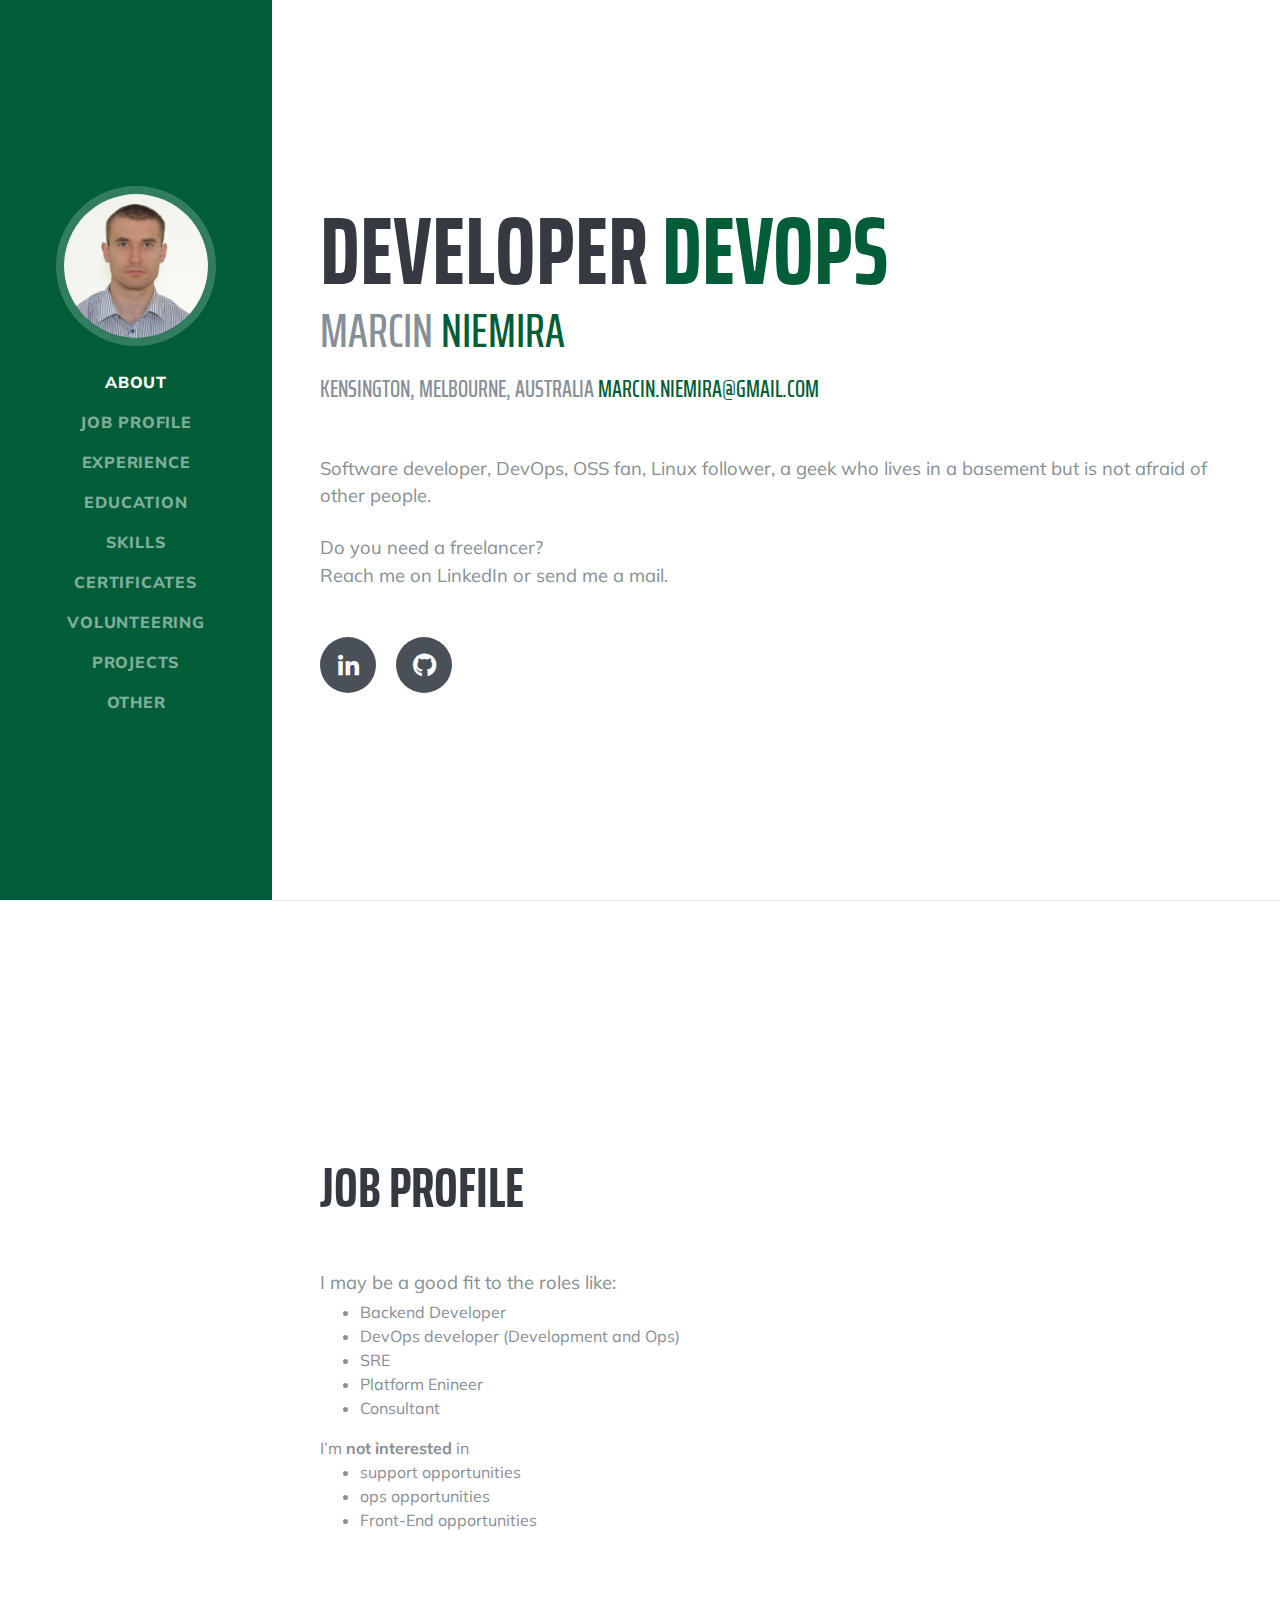
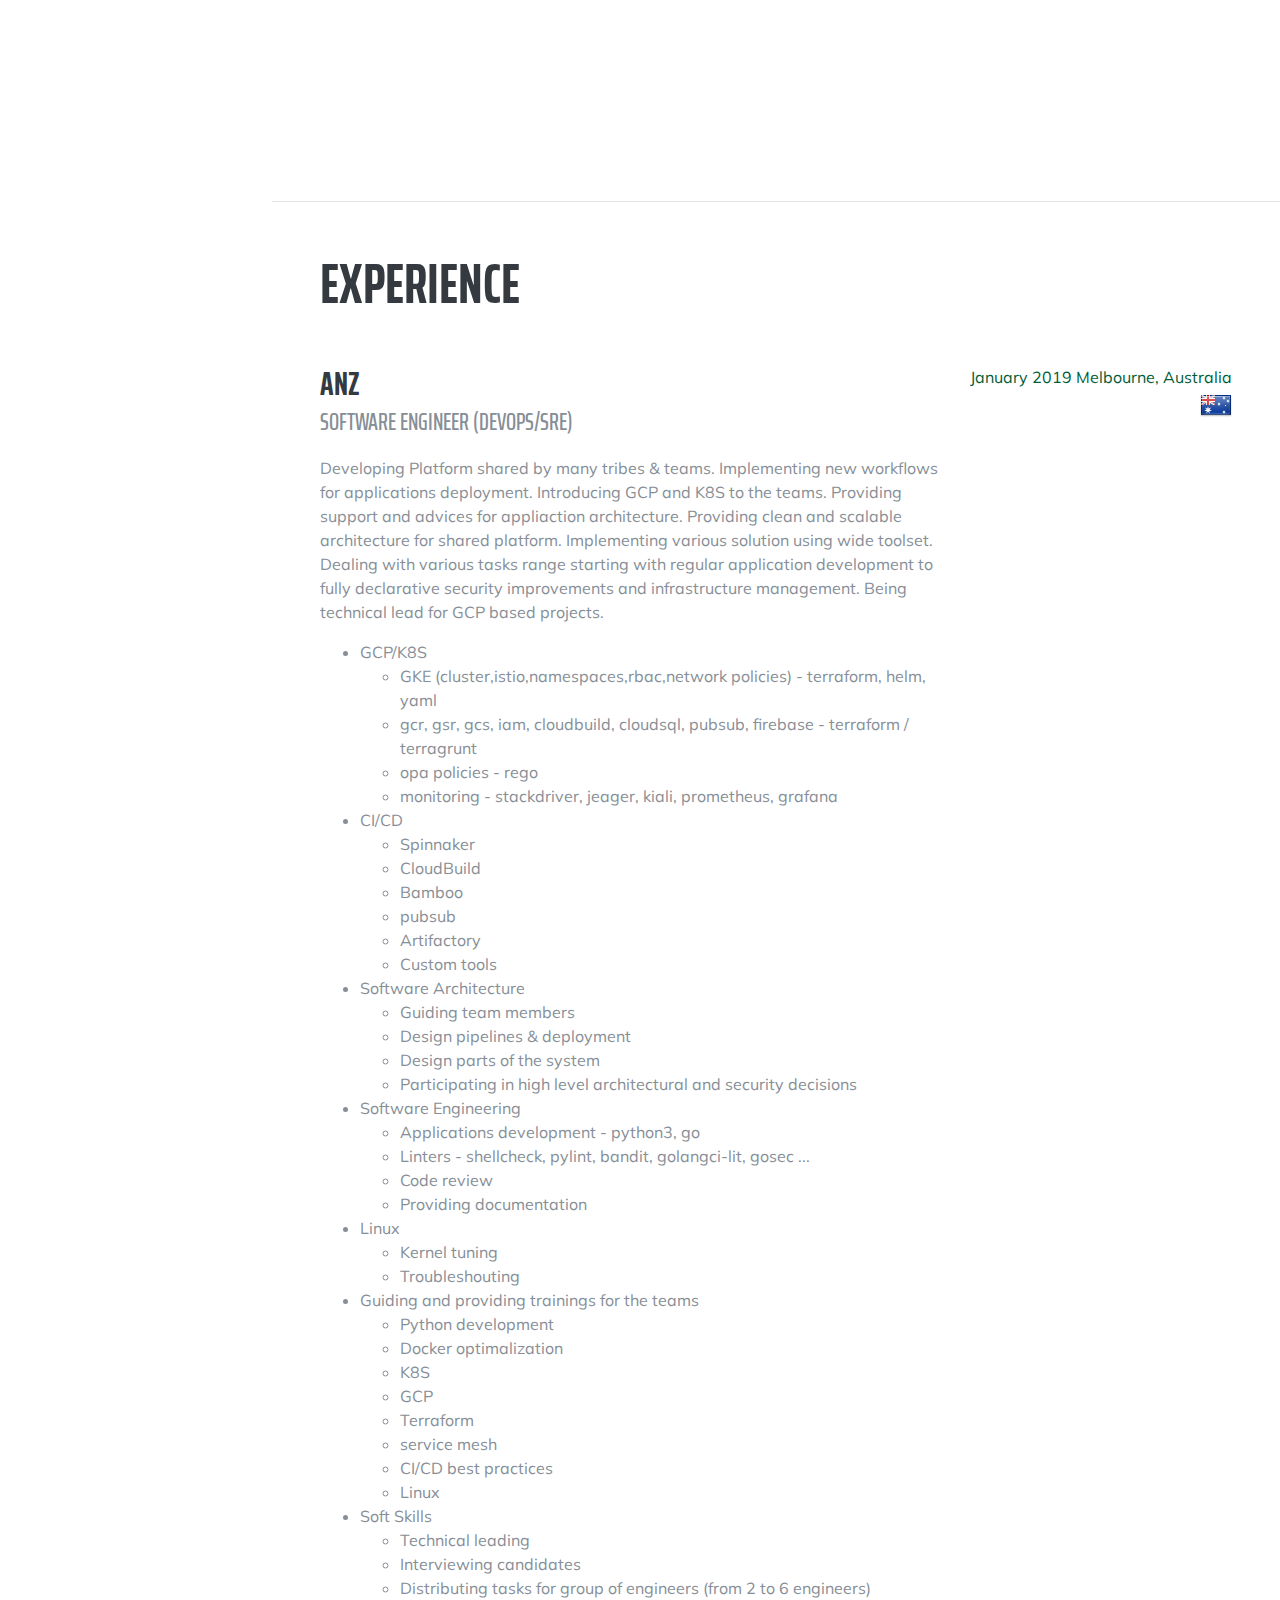
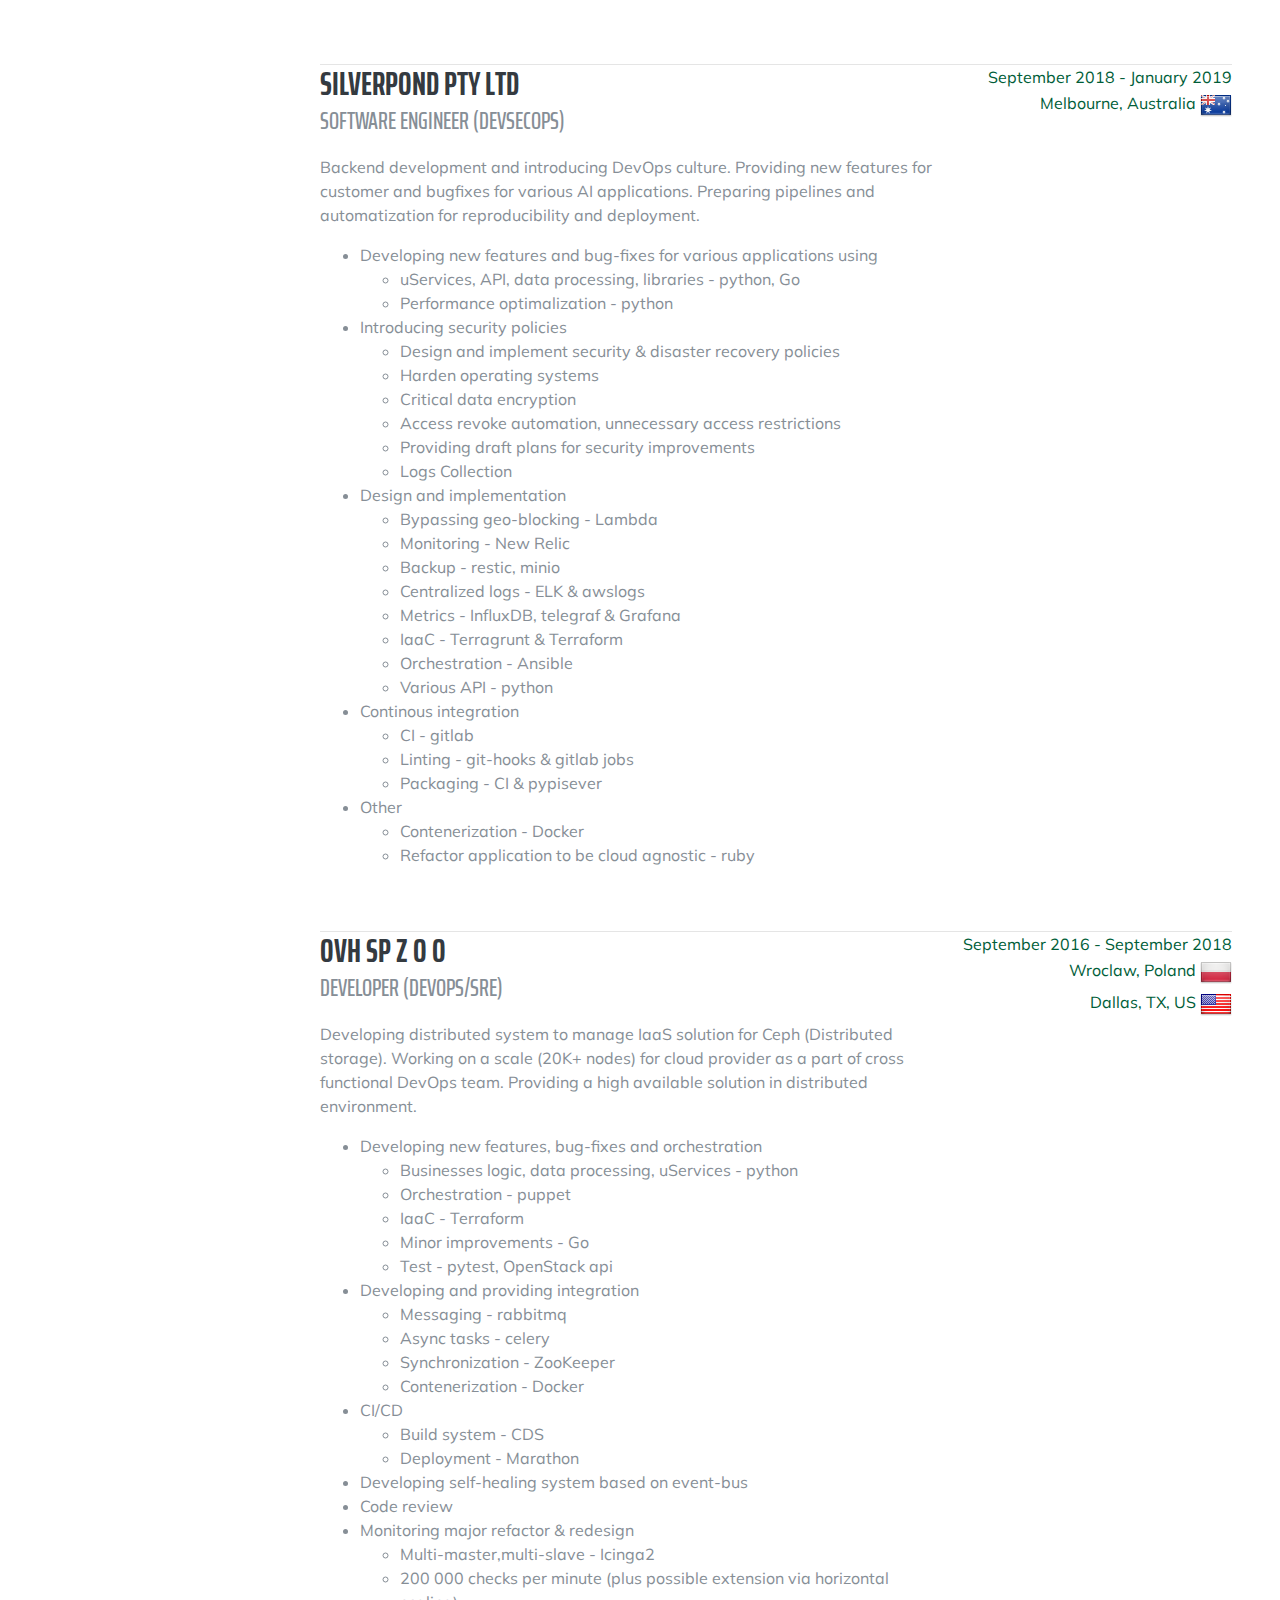
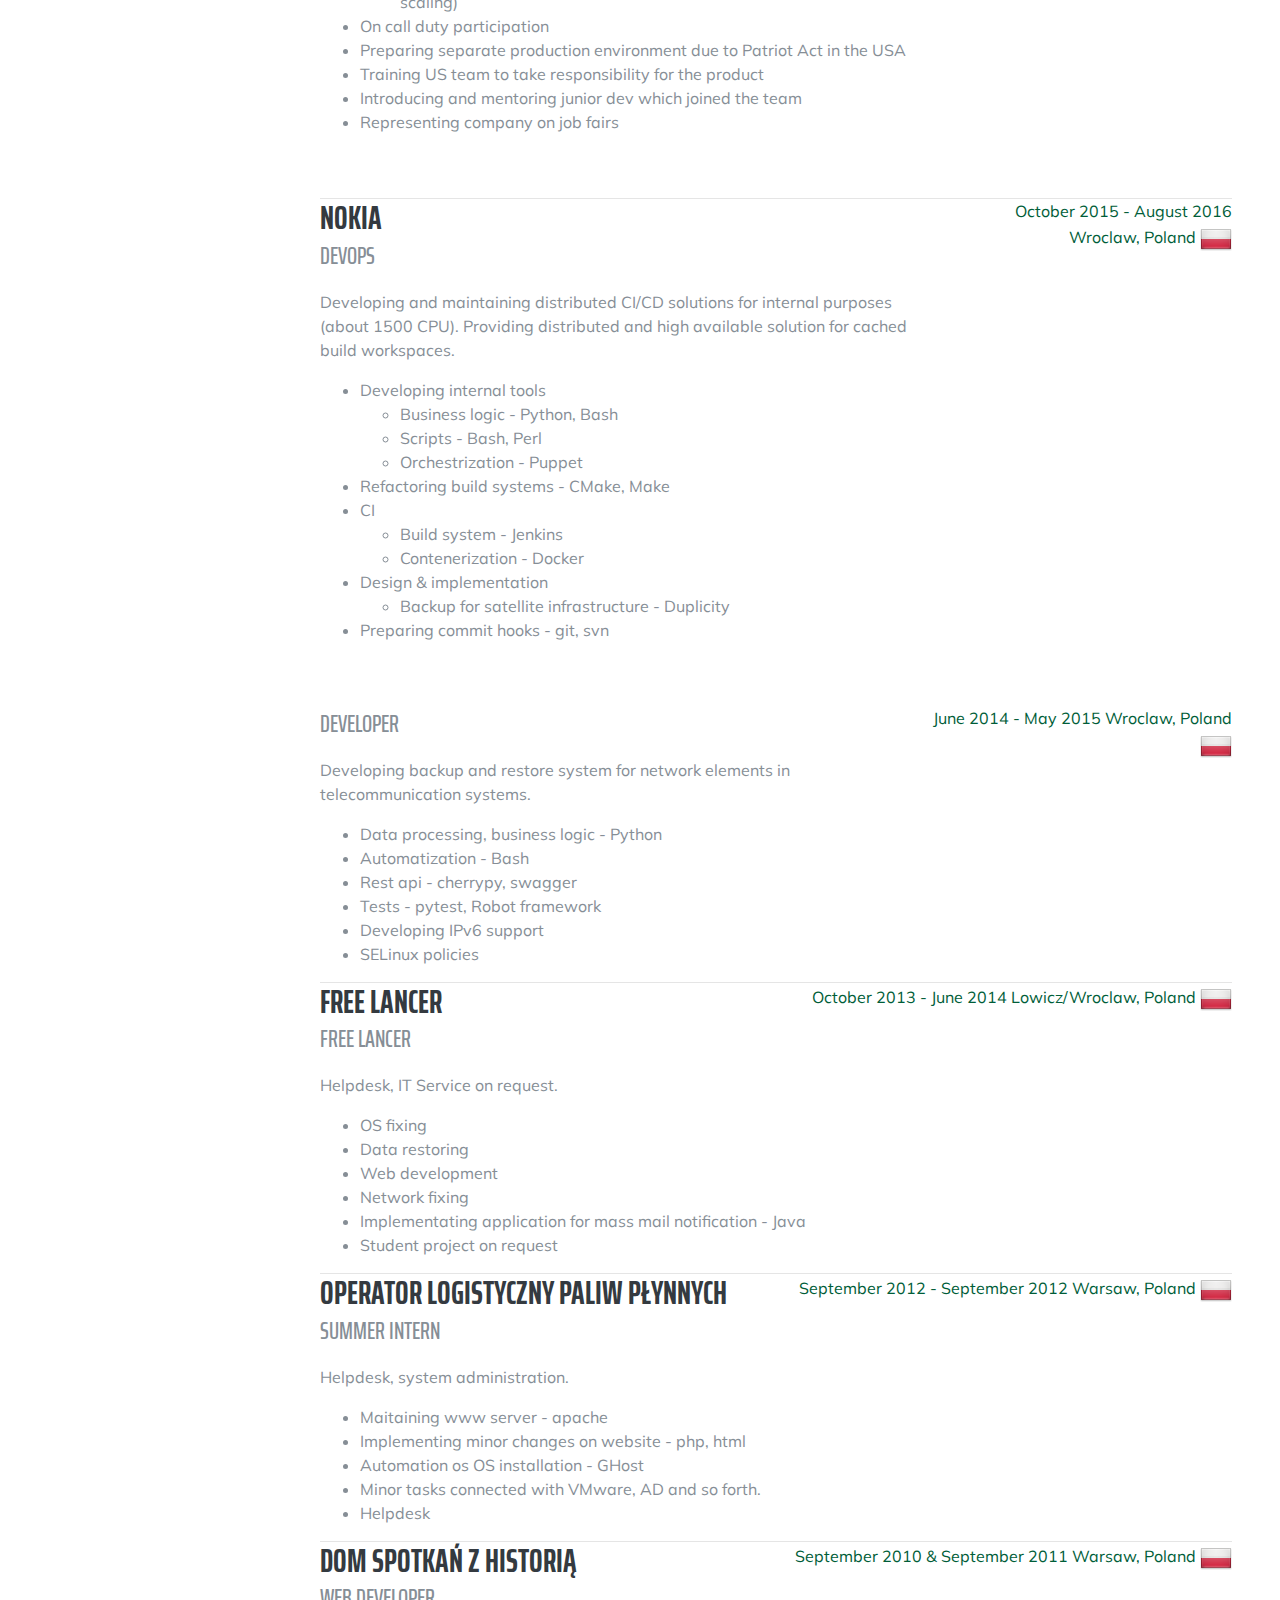
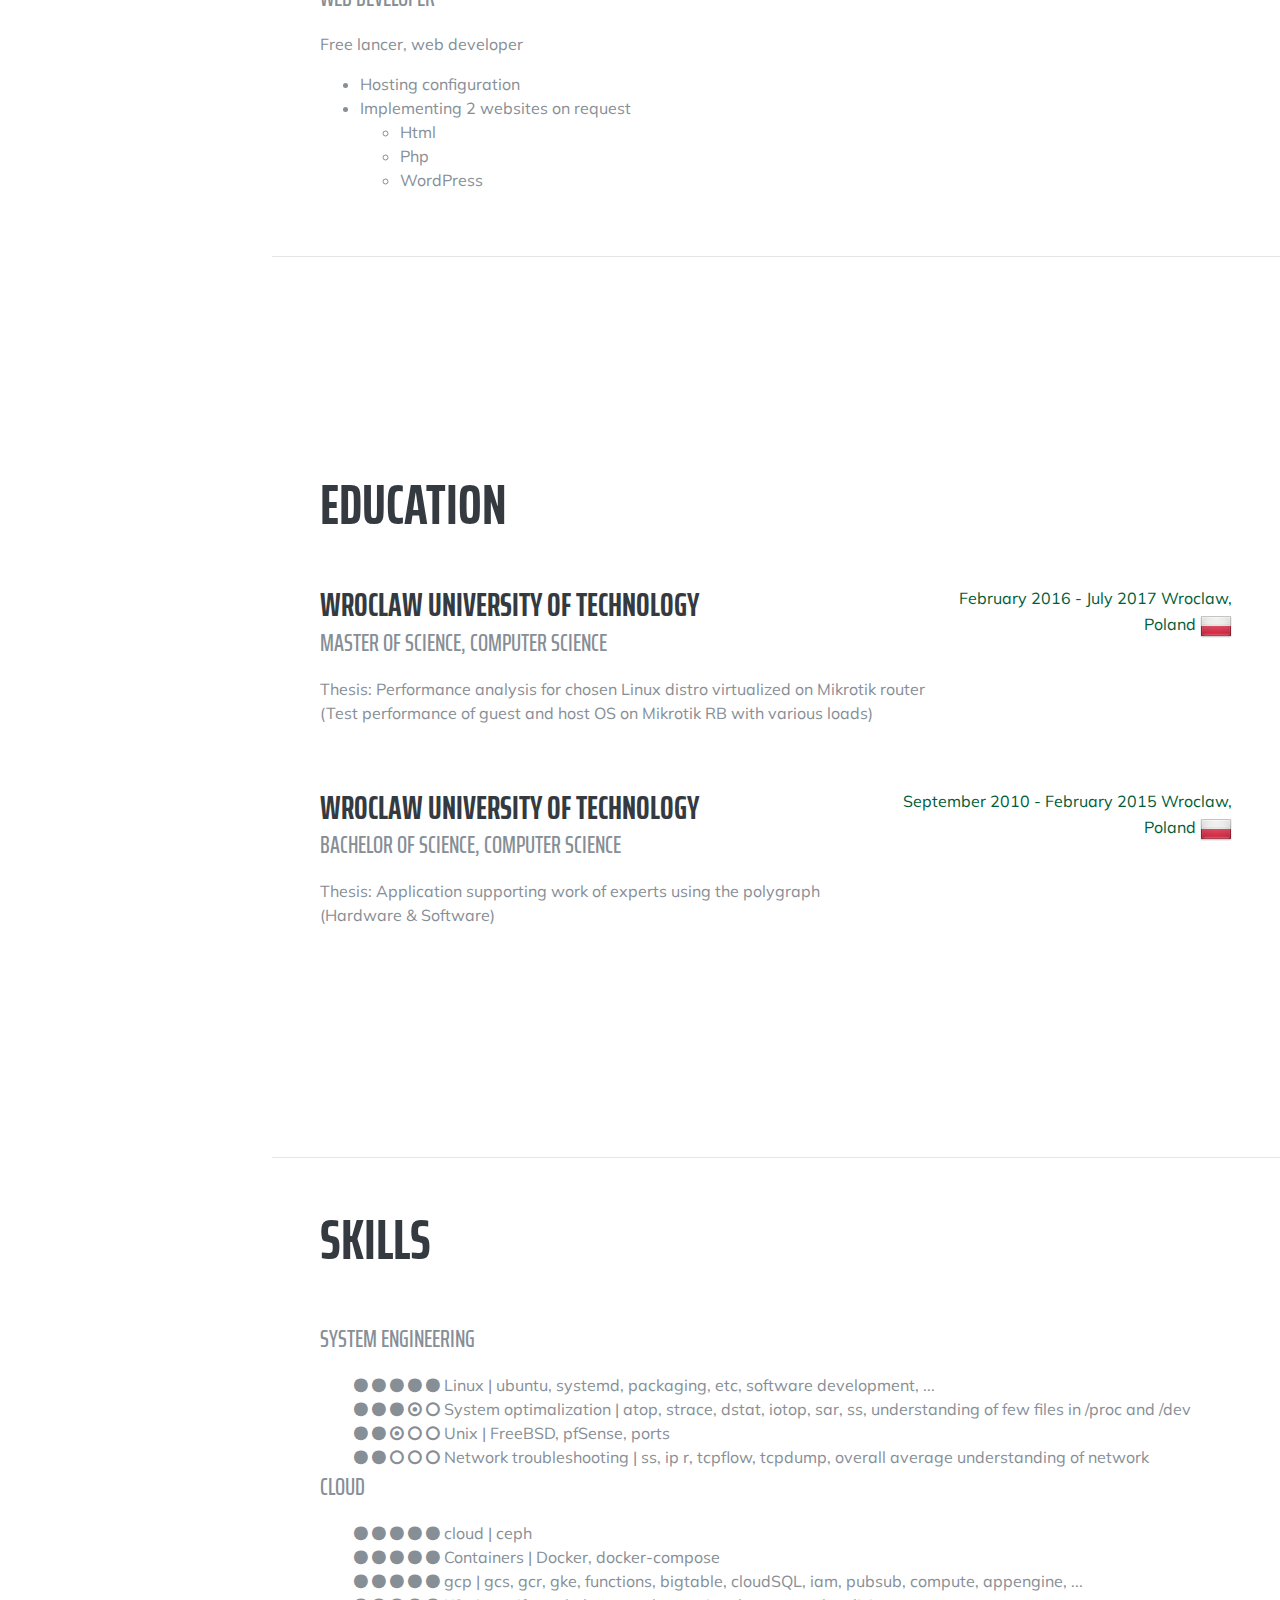
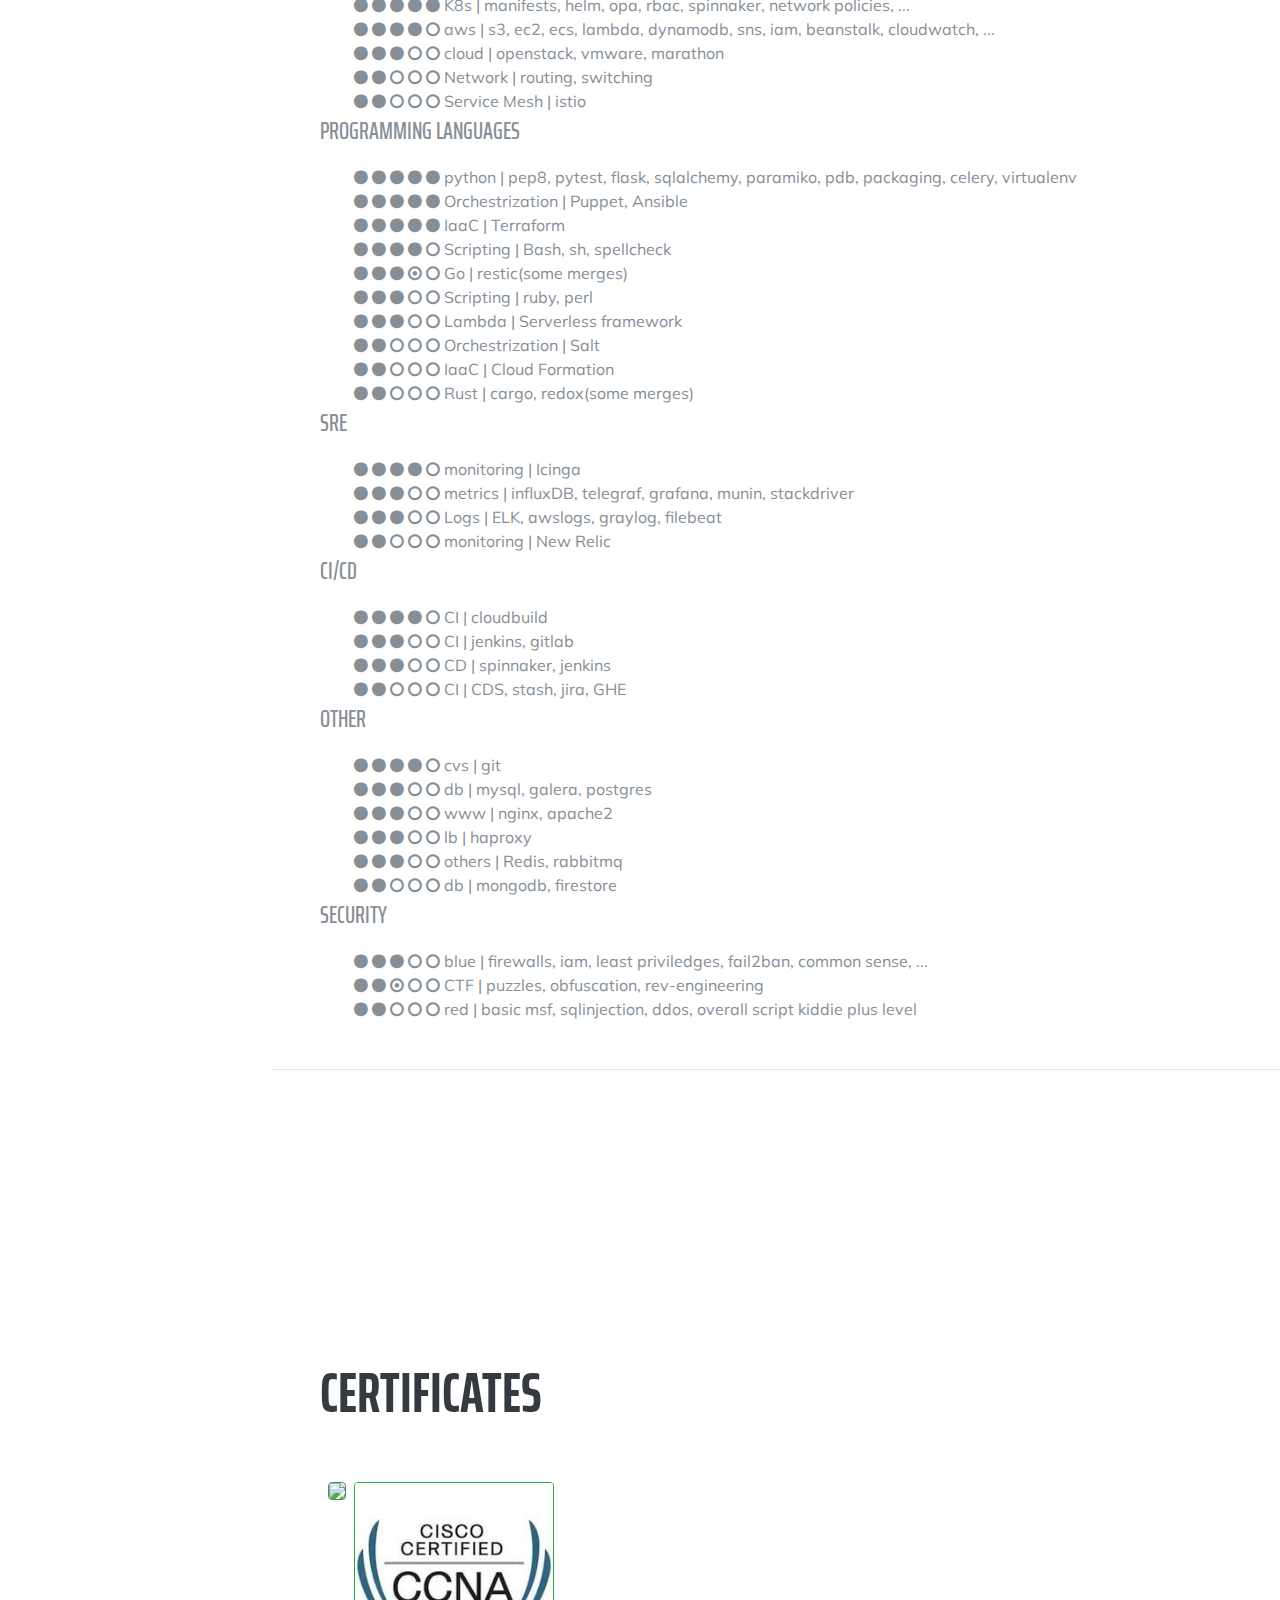
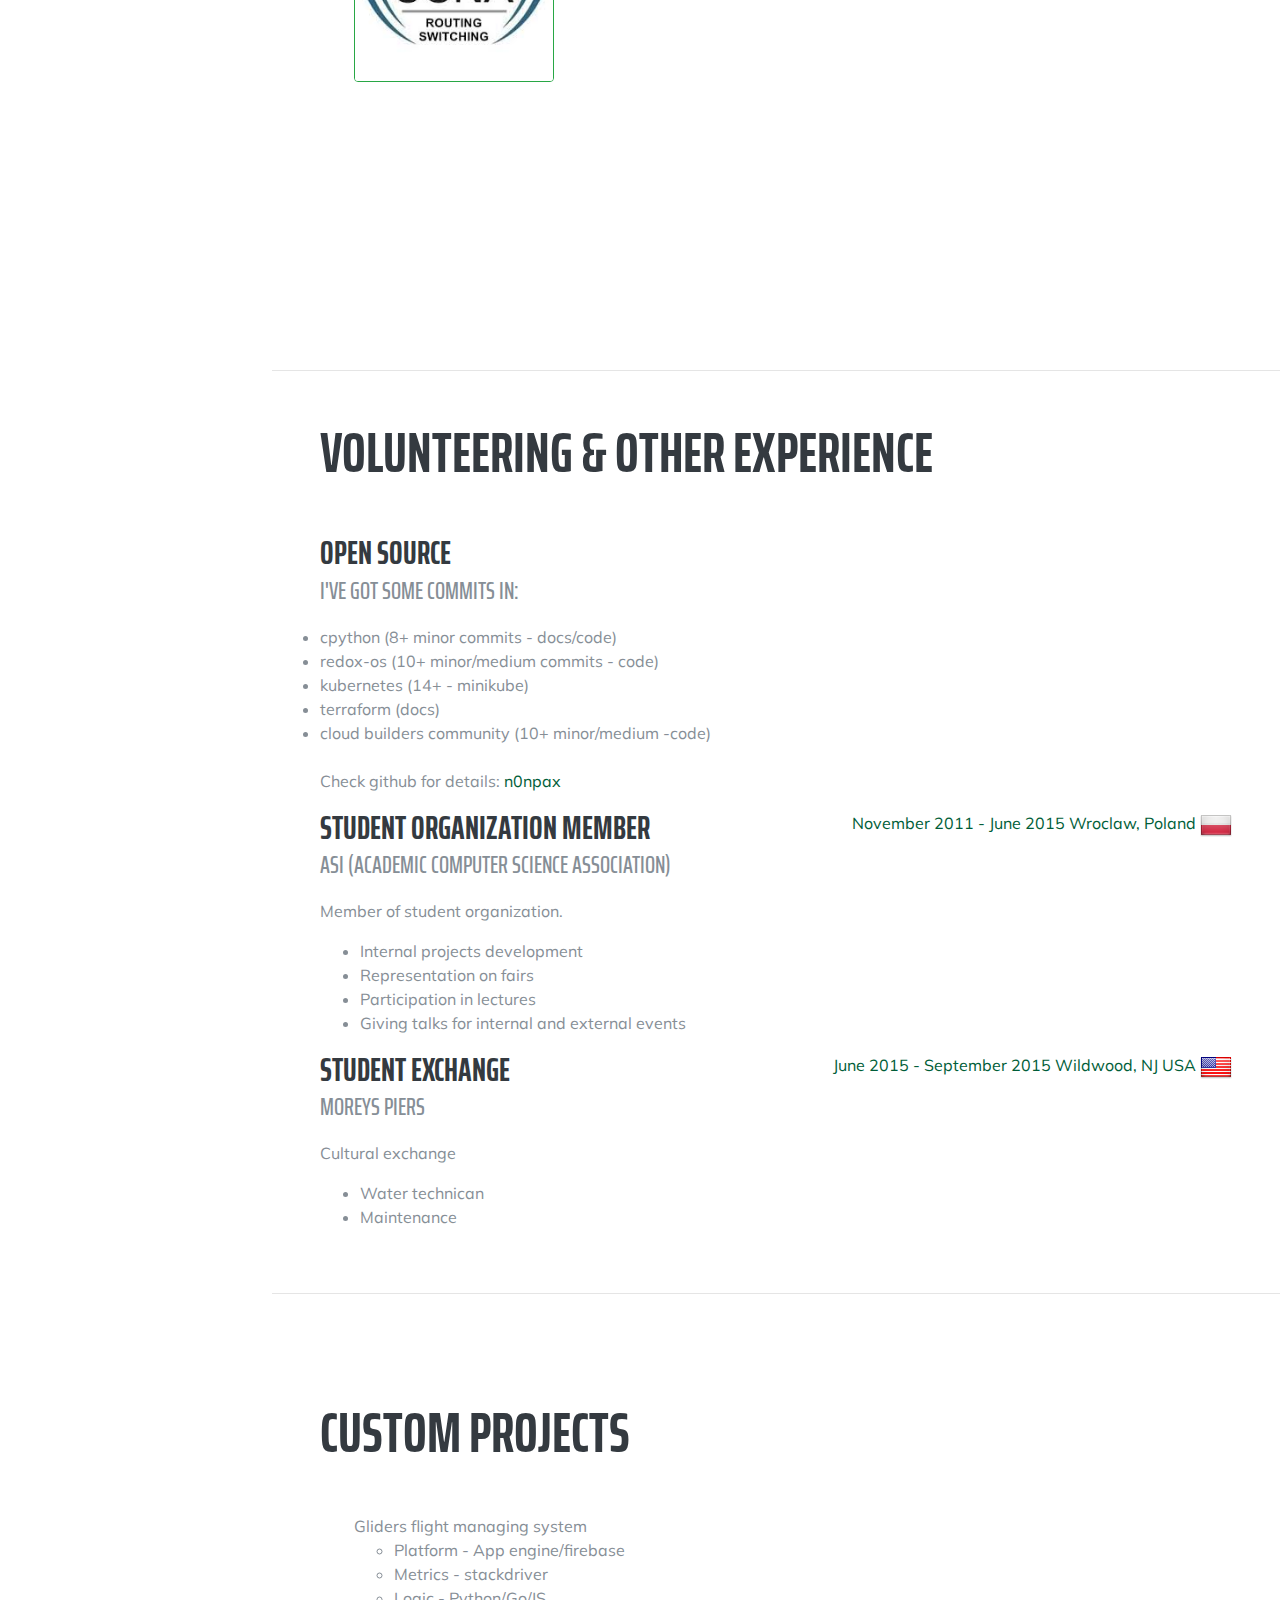
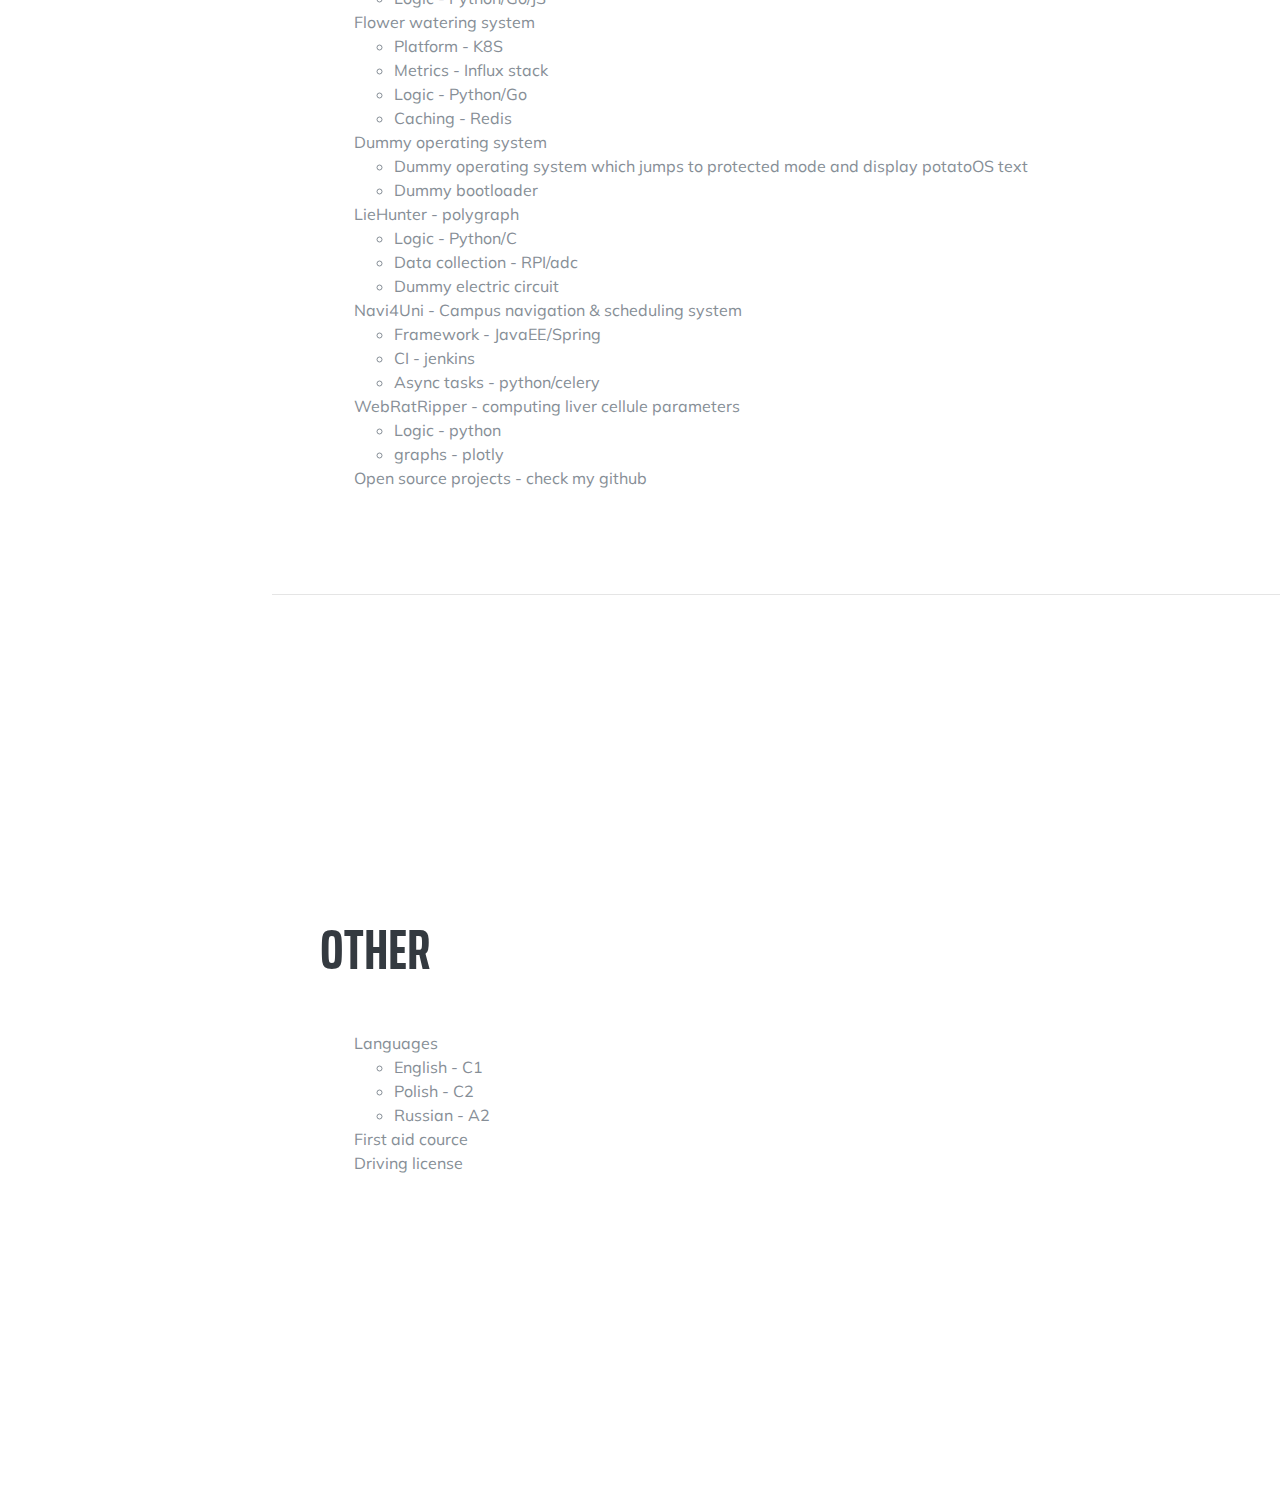
==== index.html @ 6129a389 "add minikube records" ====
<!DOCTYPE html>
<html lang="en">

<head>
    <meta name="description" content="DevOps Developer consultant freelancer">
    <meta name="keywords"
          content="Niemira, Marcin, Australia, Poland, DevOps, k8s, consultant, Python3, Python, Linux, freelancer">

    <meta charset="utf-8">
    <meta name="viewport" content="width=device-width, initial-scale=1, shrink-to-fit=no">
    <meta name="description" content="">
    <meta name="author" content="">

    <title>Resume - Marcin Niemira</title>

    <!-- Bootstrap core CSS -->
    <link href="vendor/bootstrap/css/bootstrap.css" rel="stylesheet">

    <!-- Custom fonts for this template -->
    <link href="https://fonts.googleapis.com/css?family=Saira+Extra+Condensed:500,700" rel="stylesheet">
    <link href="https://fonts.googleapis.com/css?family=Muli:400,400i,800,800i" rel="stylesheet">
    <link href="vendor/fontawesome-free/css/all.min.css" rel="stylesheet">
<link rel="stylesheet" href="https://cdnjs.cloudflare.com/ajax/libs/font-awesome/4.7.0/css/font-awesome.min.css">

    <!-- Custom styles for this template -->
    <link href="css/resume.css" rel="stylesheet">
    <link href="css/flags/flags.css" rel=stylesheet type="text/css">
</head>

<body id="page-top">

<nav class="navbar navbar-expand-lg navbar-dark bg-primary fixed-top" id="sideNav">
    <a class="navbar-brand js-scroll-trigger" href="#page-top">
        <span class="d-block d-lg-none">Marcin Niemira</span>
        <span class="d-none d-lg-block">
          <img class="img-fluid img-profile rounded-circle mx-auto mb-2" src="img/profile.jpg" alt="">
        </span>
    </a>
    <button class="navbar-toggler" type="button" data-toggle="collapse" data-target="#navbarSupportedContent"
            aria-controls="navbarSupportedContent" aria-expanded="false" aria-label="Toggle navigation">
        <span class="navbar-toggler-icon"></span>
    </button>
    <div class="collapse navbar-collapse" id="navbarSupportedContent">
        <ul class="navbar-nav">
            <li class="nav-item">
                <a class="nav-link js-scroll-trigger" href="#about">About</a>
            </li>
            <li class="nav-item">
                <a class="nav-link js-scroll-trigger" href="#job_profile">Job profile</a>
            </li>
            <li class="nav-item">
                <a class="nav-link js-scroll-trigger" href="#experience">Experience</a>
            </li>
            <li class="nav-item">
                <a class="nav-link js-scroll-trigger" href="#education">Education</a>
            </li>
            <li class="nav-item">
                <a class="nav-link js-scroll-trigger" href="#skills">Skills</a>
            </li>
            <li class="nav-item">
                <a class="nav-link js-scroll-trigger" href="#certificates">Certificates</a>
            </li>
            <li class="nav-item">
                <a class="nav-link js-scroll-trigger" href="#volunteering">Volunteering</a>
            </li>
            <li class="nav-item">
                <a class="nav-link js-scroll-trigger" href="#projects">Projects</a>
            </li>
            <li class="nav-item">
                <a class="nav-link js-scroll-trigger" href="#other">Other</a>
            </li>
        </ul>
    </div>
</nav>

<div class="container-fluid p-0">

    <section class="resume-section p-3 p-lg-5 d-flex d-column" id="about">
        <div class="my-auto">
            <h1 class="mb-0">Developer
                <span class="text-primary">DevOps</span>
            </h1>
            <div class="subheading-big mb-1">Marcin
                <a href="#">Niemira</a>
            </div>
            <div class="subheading mb-5">Kensington, Melbourne, Australia
                <a href="#" id="my_mail">unlock JS to display mail or use: name.surname@gmail.com</a>
            </div>
            <script>
                let name = "marcin";
                let surname = "niemira";
                let domain = "gmail.com";
                document.getElementById('my_mail').firstChild.data = name + "." + surname + "@" + domain;
            </script>

            <p class="lead mb-4">
                Software developer, DevOps, OSS fan, Linux follower, a geek who lives in a basement but is not afraid of
                other people.
            </p>

            <p class="lead mb-5">
                Do you need a freelancer?
                <br>
                Reach me on LinkedIn or send me a mail.
            </p>
            <div class="social-icons">
                <a href="https://www.linkedin.com/in/marcin-niemira-4a826a104/">
                    <i class="fab fa-linkedin-in"></i>
                </a>
                <a href="https://github.com/n0npax/">
                    <i class="fab fa-github"></i>
                </a>
            </div>
        </div>
    </section>

    <hr class="m-0">

    <section class="resume-section p-3 p-lg-5 d-flex d-column" id="job_profile">
        <div class="my-auto">
            <h2 class="mb-5">Job profile</h2>
            <p class="lead mb-1">
                I may be a good fit to the roles like:
            <ul>
                <li>Backend Developer</li>
                <li>DevOps developer (Development and Ops)</li>
                <li>SRE</li>
                <li>Platform Enineer</li>
                <li>Consultant</li>
            </ul>
            I’m <strong>not interested</strong> in
	    <ul>
	            <li>support opportunities</li>
		    <li>ops opportunities</li>
		    <li>Front-End opportunities</li>
            </ul>
            </p>
        </div>
    </section>

    <hr class="m-0">

    <section class="resume-section p-3 p-lg-5 d-flex flex-column" id="experience">
        <div class="my-auto">
            <h2 class="mb-5">Experience</h2>

	    <div class="resume-item d-flex flex-column flex-md-row mb-5">
                <div class="resume-content mr-auto">
                    <h3 class="mb-0">ANZ</h3>
                    <div class="subheading mb-3">Software engineer (DevOps/SRE)</div>
                    <p>
    Developing Platform shared by many tribes &amp; teams. Implementing new workflows for applications deployment. Introducing GCP and K8S to the teams. Providing support and advices for appliaction architecture. Providing clean and scalable architecture for shared platform. Implementing various solution using wide toolset. Dealing with various tasks range starting with regular application development to fully declarative security improvements and infrastructure management. Being technical lead for GCP based projects.
                    <ul>
                        <li>GCP/K8S</li>
                        <ul>
                            <li>GKE (cluster,istio,namespaces,rbac,network policies) - terraform, helm, yaml</li>
			    <li>gcr, gsr, gcs, iam, cloudbuild, cloudsql, pubsub, firebase - terraform / terragrunt</li>
			    <li>opa policies - rego</li>
			    <li>monitoring - stackdriver, jeager, kiali, prometheus, grafana</li>
                        </ul>
			<li>CI/CD</li>
			<ul>
			    <li>Spinnaker</li>
			    <li>CloudBuild</li>
			    <li>Bamboo</li>
			    <li>pubsub</li>
			    <li>Artifactory</li>
			    <li>Custom tools</li>
			</ul>
                        <li>Software Architecture</li>
			<ul>
			    <li>Guiding team members</li>
			    <li>Design pipelines &amp; deployment</li>
			    <li>Design parts of the system</li>
			    <li>Participating in high level architectural and security decisions</li>
			</ul>
                        <li>Software Engineering</li>
			<ul>
                            <li>Applications development - python3, go</li>
                            <li>Linters - shellcheck, pylint, bandit, golangci-lit, gosec ... </li>
			    <li>Code review</li>
			    <li>Providing documentation</li>
			</ul>
			<li>Linux</li>
			<ul>
                            <li>Kernel tuning</li>
			    <li>Troubleshouting</li>
			</ul>
			<li>Guiding and providing trainings for the teams</li>
			<ul>
				<li>Python development</li>
				<li>Docker optimalization</li>
				<li>K8S</li>
				<li>GCP</li>
				<li>Terraform</li>
				<li>service mesh</li>
				<li>CI/CD best practices</li>
				<li>Linux</li>
			</ul>
			<li>Soft Skills</li>
			<ul>
                                <li>Technical leading</li>
				<li>Interviewing candidates</li>
				<li>Distributing tasks for group of engineers (from 2 to 6 engineers)</li>
			</ul>
                    </ul>
                    </p>

                </div>
                <div class="resume-date text-md-right">
                    <span class="text-primary">January 2019</span>
                    <span class="text-primary">Melbourne, Australia</span>
                    <img src="css/flags/blank.gif" class="flag flag-au" />
                </div>
            </div>
    		<hr class="m-0">
            <div class="resume-item d-flex flex-column flex-md-row mb-5">
                <div class="resume-content mr-auto">
                    <h3 class="mb-0">Silverpond pty ltd</h3>
                    <div class="subheading mb-3">Software engineer (DevSecOps)</div>
                    <p>
                        Backend development and introducing DevOps culture.
                        Providing new features for customer and bugfixes for various AI applications.
                        Preparing pipelines and automatization for reproducibility and deployment.
                    <ul>
                        <li>Developing new features and bug-fixes for various applications using</li>
                        <ul>
                            <li>uServices, API, data processing, libraries - python, Go</li>
			    <li>Performance optimalization - python</li>
                        </ul>
			<li>Introducing security policies</li>
			<ul>
			    <li>Design and implement security &amp; disaster recovery policies</li>
			    <li>Harden operating systems</li>
			    <li>Critical data encryption</li>
			    <li>Access revoke automation, unnecessary access restrictions</li>
			    <li>Providing draft plans for security improvements</li>
			    <li>Logs Collection</li>
			</ul>
                        <li>Design and implementation</li>
                        <ul>
			    <li>Bypassing geo-blocking - Lambda</li>
                            <li>Monitoring - New Relic</li>
                            <li>Backup - restic, minio</li>
                            <li>Centralized logs - ELK &amp; awslogs</li>
                            <li>Metrics - InfluxDB, telegraf &amp; Grafana</li>
                            <li>IaaC - Terragrunt &amp; Terraform</li>
                            <li>Orchestration - Ansible</li>
			    <li>Various API - python </li>
                        </ul>
                        <li>Continous integration</li>
                        <ul>
                            <li>CI - gitlab</li>
			    <li>Linting - git-hooks &amp; gitlab jobs</li>
                            <li>Packaging - CI &amp; pypisever</li>
                        </ul>
                        <li>Other</li>
                        <ul>
                            <li>Contenerization - Docker</li>
                            <li>Refactor application to be cloud agnostic - ruby</li>
                        </ul>

                    </ul>
                    </p>
                </div>
                <div class="resume-date text-md-right">
                    <span class="text-primary">September 2018 - January 2019</span>
                    <span class="text-primary">Melbourne, Australia</span>
                    <img src="css/flags/blank.gif" class="flag flag-au" />
                </div>
            </div>
    		<hr class="m-0">

            <div class="resume-item d-flex flex-column flex-md-row mb-5">
                <div class="resume-content mr-auto">
                    <h3 class="mb-0">OVH sp z o o</h3>
                    <div class="subheading mb-3">Developer (DevOps/SRE)</div>
                    <p>
                        Developing distributed system to manage IaaS solution for Ceph (Distributed storage).
                        Working on a scale (20K+ nodes) for cloud provider as a part of cross functional DevOps
                        team.
                        Providing a high available solution in distributed environment.
                    </p>
                    <ul>
                        <li>Developing new features, bug-fixes and orchestration</li>
                        <ul>
                            <li>Businesses logic, data processing, uServices - python</li>
                            <li>Orchestration - puppet</li>
                            <li>IaaC - Terraform</li>
                            <li>Minor improvements - Go</li>
                            <li>Test - pytest, OpenStack api</li>
                        </ul>
                        <li>Developing and providing integration</li>
                        <ul>
                            <li>Messaging - rabbitmq</li>
                            <li>Async tasks - celery</li>
                            <li>Synchronization - ZooKeeper</li>
                            <li>Contenerization - Docker</li>
                        </ul>
                        <li>CI/CD</li>
                        <ul>
                            <li>Build system - CDS</li>
                            <li>Deployment - Marathon</li>
                        </ul>
                        <li>Developing self-healing system based on event-bus</li>
                        <li>Code review</li>
                        <li>Monitoring major refactor &amp; redesign</li>
                        <ul>
                            <li>Multi-master,multi-slave - Icinga2</li>
                            <li>200 000 checks per minute (plus possible extension via horizontal scaling)</li>
                        </ul>
                        <li>On call duty participation</li>
                        <li>Preparing separate production environment due to Patriot Act in the USA</li>
                        <li>Training US team to take responsibility for the product</li>
                        <li>Introducing and mentoring junior dev which joined the team</li>
                        <li>Representing company on job fairs</li>
                    </ul>
                </div>
                <div class="resume-date text-md-right">
                    <span class="text-primary">September 2016 - September 2018</span>
                    <span class="text-primary">Wroclaw, Poland</span>
                    <img src="css/flags/blank.gif" class="flag flag-pl" />
		    </br>
                    <span class="text-primary">Dallas, TX, US</span>
                    <img src="css/flags/blank.gif" class="flag flag-us" />
                </div>
            </div>
    		<hr class="m-0">

            <div class="resume-item d-flex flex-column flex-md-row mb-5">
                <div class="resume-content mr-auto">
                    <h3 class="mb-0">Nokia</h3>
                    <div class="subheading mb-3">DevOps</div>
                    <p>Developing and maintaining distributed CI/CD solutions for internal purposes (about 1500 CPU).
                        Providing distributed and high available solution for cached build workspaces.
                    </p>
                    <ul>
                        <li>Developing internal tools</li>
                        <ul>
                            <li>Business logic - Python, Bash</li>
                            <li>Scripts - Bash, Perl</li>
                            <li>Orchestrization - Puppet</li>
                        </ul>
                        <li>Refactoring build systems - CMake, Make</li>
                        <li>CI</li>
                        <ul>
                            <li>Build system - Jenkins</li>
                            <li>Contenerization - Docker</li>
                        </ul>
                        <li>Design &amp; implementation</li>
                        <ul>
                            <li>Backup for satellite infrastructure - Duplicity</li>
                        </ul>
                        <li>Preparing commit hooks - git, svn</li>
                    </ul>
                </div>
                <div class="resume-date text-md-right">
                    <span class="text-primary">October 2015 - August 2016</span>
                    <span class="text-primary">Wroclaw, Poland</span>
                    <img src="css/flags/blank.gif" class="flag flag-pl" />
                </div>
            </div>
            <div class="resume-item d-flex flex-column flex-md-row">
                <div class="resume-content mr-auto">
			<!-- <h3 class="mb-0">Nokia</h3> -->
                    <div class="subheading mb-3">Developer</div>
                    <p>Developing backup and restore system for network elements in telecommunication systems.</p>
                    <ul>
		    	<li>Data processing, business logic - Python</li>
		    	<li>Automatization - Bash</li>
		    	<li>Rest api - cherrypy, swagger</li>
		    	<li>Tests - pytest, Robot framework</li>
                        <li>Developing IPv6 support</li>
                        <li>SELinux policies</li>
                    </ul>
                </div>
                <div class="resume-date text-md-right">
                    <span class="text-primary">June 2014 - May 2015</span>
                    <span class="text-primary">Wroclaw, Poland</span>
                    <img src="css/flags/blank.gif" class="flag flag-pl" />
                </div>
            </div>
        </div>
    		<hr class="m-0">

        <div class="resume-item d-flex flex-column flex-md-row">
            <div class="resume-content mr-auto">
                <h3 class="mb-0">Free lancer</h3>
                <div class="subheading mb-3">Free lancer</div>
                <p>Helpdesk, IT Service on request.</p>
                <ul>
                    <li>OS fixing</li>
                    <li>Data restoring</li>
                    <li>Web development</li>
                    <li>Network fixing</li>
                    <li>Implementating application for mass mail notification - Java</li>
                    <li>Student project on request</li>
                </ul>
            </div>
            <div class="resume-date text-md-right">
                <span class="text-primary">October 2013 - June 2014</span>
                <span class="text-primary">Lowicz/Wroclaw, Poland</span>
                <img src="css/flags/blank.gif" class="flag flag-pl" />
            </div>
        </div>
    		<hr class="m-0">

        <div class="resume-item d-flex flex-column flex-md-row">
            <div class="resume-content mr-auto">
                <h3 class="mb-0">Operator logistyczny paliw płynnych</h3>
                <div class="subheading mb-3">Summer Intern</div>
                <p>Helpdesk, system administration.</p>
                <ul>
                    <li>Maitaining www server - apache</li>
                    <li>Implementing minor changes on website - php, html</li>
                    <li>Automation os OS installation - GHost</li>
                    <li>Minor tasks connected with VMware, AD and so forth.</li>
                    <li>Helpdesk</li>
                </ul>
            </div>
            <div class="resume-date text-md-right">
                <span class="text-primary">September 2012 - September 2012</span>
                <span class="text-primary">Warsaw, Poland</span>
                <img src="css/flags/blank.gif" class="flag flag-pl" />
            </div>
        </div>
    		<hr class="m-0">

        <div class="resume-item d-flex flex-column flex-md-row">
            <div class="resume-content mr-auto">
                <h3 class="mb-0">Dom Spotkań z Historią</h3>
                <div class="subheading mb-3">Web Developer</div>
                <p>Free lancer, web developer</p>
                <ul>
                    <li>Hosting configuration</li>
                    <li>Implementing 2 websites on request</li>
                    <ul>
                        <li>Html</li>
                        <li>Php</li>
                        <li>WordPress</li>
                    </ul>
                </ul>
            </div>
            <div class="resume-date text-md-right">
                <span class="text-primary">September 2010 &amp; September 2011</span>
                <span class="text-primary">Warsaw, Poland</span>
                <img src="css/flags/blank.gif" class="flag flag-pl" />
            </div>
        </div>

    </section>

    <hr class="m-0">

    <section class="resume-section p-3 p-lg-5 d-flex flex-column" id="education">
        <div class="my-auto">
            <h2 class="mb-5">Education</h2>

            <div class="resume-item d-flex flex-column flex-md-row mb-5">
                <div class="resume-content mr-auto">
                    <h3 class="mb-0">Wroclaw university of technology</h3>
                    <div class="subheading mb-3">Master of Science, Computer Science</div>
                    <p>Thesis: Performance analysis for chosen Linux distro virtualized on Mikrotik router (Test
                        performance
                        of guest and host OS on Mikrotik RB with various loads)</p>
                </div>
                <div class="resume-date text-md-right">
                    <span class="text-primary">February 2016 - July 2017</span>
                    <span class="text-primary">Wroclaw, Poland</span>
                    <img src="css/flags/blank.gif" class="flag flag-pl" />
                </div>
            </div>

            <div class="resume-item d-flex flex-column flex-md-row">
                <div class="resume-content mr-auto">
                    <h3 class="mb-0">Wroclaw university of technology</h3>
                    <div class="subheading mb-3">Bachelor of Science, Computer Science</div>
                    <p>Thesis: Application supporting work of experts using the polygraph (Hardware &amp; Software)</p>
                </div>
                <div class="resume-date text-md-right">
                    <span class="text-primary">September 2010 - February 2015</span>
                    <span class="text-primary">Wroclaw, Poland</span>
                    <img src="css/flags/blank.gif" class="flag flag-pl" />
                </div>
            </div>

        </div>
    </section>

    <hr class="m-0">

    <section class="resume-section p-3 p-lg-5 d-flex flex-column" id="skills">
        <div class="my-auto">
            <h2 class="mb-5">Skills</h2>

            <div class="subheading mb-3">System Engineering</div>
            <ul class="fa-ul mb-0">
                <li>
                    <i class="fa fa-circle"></i>
                    <i class="fa fa-circle"></i>
                    <i class="fa fa-circle"></i>
                    <i class="fa fa-circle"></i>
                    <i class="fa fa-circle"></i>
                    Linux | ubuntu, systemd, packaging, etc, software development, ...
                </li>
                <li>
                    <i class="fa fa-circle"></i>
                    <i class="fa fa-circle"></i>
                    <i class="fa fa-circle"></i>
                    <i class="fa fa-dot-circle-o"></i>
                    <i class="fa fa-circle-o"></i>
                    System optimalization | atop, strace, dstat, iotop, sar, ss, understanding of few files in /proc and /dev
                </li>
                <li>
                    <i class="fa fa-circle"></i>
                    <i class="fa fa-circle"></i>
                    <i class="fa fa-dot-circle-o"></i>
                    <i class="fa fa-circle-o"></i>
                    <i class="fa fa-circle-o"></i>
                    Unix | FreeBSD, pfSense, ports
                </li>
                 <li>
                    <i class="fa fa-circle"></i>
                    <i class="fa fa-circle"></i>
                    <i class="fa fa-circle-o"></i>
                    <i class="fa fa-circle-o"></i>
                    <i class="fa fa-circle-o"></i>
                    Network troubleshooting | ss, ip r, tcpflow, tcpdump, overall average understanding of network
                </li>

	    </ul>
            <div class="subheading mb-3">Cloud</div>
            <ul class="fa-ul mb-0">
                <li>
                    <i class="fa fa-circle"></i>
                    <i class="fa fa-circle"></i>
                    <i class="fa fa-circle"></i>
                    <i class="fa fa-circle"></i>
                    <i class="fa fa-circle"></i>
                    cloud | ceph
                </li>
                <li>
                    <i class="fa fa-circle"></i>
                    <i class="fa fa-circle"></i>
                    <i class="fa fa-circle"></i>
                    <i class="fa fa-circle"></i>
                    <i class="fa fa-circle"></i>
                    Containers | Docker, docker-compose
                </li>
                <li>
                    <i class="fa fa-circle"></i>
                    <i class="fa fa-circle"></i>
                    <i class="fa fa-circle"></i>
                    <i class="fa fa-circle"></i>
                    <i class="fa fa-circle"></i>
                    gcp | gcs, gcr, gke, functions, bigtable, cloudSQL, iam, pubsub, compute, appengine, ...
                </li>
                <li>
                    <i class="fa fa-circle"></i>
                    <i class="fa fa-circle"></i>
                    <i class="fa fa-circle"></i>
                    <i class="fa fa-circle"></i>
                    <i class="fa fa-circle"></i>
                    K8s | manifests, helm, opa, rbac, spinnaker, network policies, ...
                </li>
                <li>
                    <i class="fa fa-circle"></i>
                    <i class="fa fa-circle"></i>
                    <i class="fa fa-circle"></i>
                    <i class="fa fa-circle"></i>
                    <i class="fa fa-circle-o"></i>
                    aws | s3, ec2, ecs, lambda, dynamodb, sns, iam, beanstalk, cloudwatch, ...
                </li>
                <li>
                    <i class="fa fa-circle"></i>
                    <i class="fa fa-circle"></i>
                    <i class="fa fa-circle"></i>
                    <i class="fa fa-circle-o"></i>
                    <i class="fa fa-circle-o"></i>
                    cloud | openstack, vmware, marathon
                </li>
                <li>
                    <i class="fa fa-circle"></i>
                    <i class="fa fa-circle"></i>
                    <i class="fa fa-circle-o"></i>
                    <i class="fa fa-circle-o"></i>
                    <i class="fa fa-circle-o"></i>
                    Network | routing, switching
                </li>
                <li>
                    <i class="fa fa-circle"></i>
                    <i class="fa fa-circle"></i>
                    <i class="fa fa-circle-o"></i>
                    <i class="fa fa-circle-o"></i>
                    <i class="fa fa-circle-o"></i>
                    Service Mesh | istio
                </li>
            </ul>
            <div class="subheading mb-3">Programming Languages</div>
            <ul class="fa-ul mb-0">
                <li>
                    <i class="fa fa-circle"></i>
                    <i class="fa fa-circle"></i>
                    <i class="fa fa-circle"></i>
                    <i class="fa fa-circle"></i>
                    <i class="fa fa-circle"></i>
                    python | pep8, pytest, flask, sqlalchemy, paramiko, pdb, packaging, celery, virtualenv
                </li>
                <li>
                    <i class="fa fa-circle"></i>
                    <i class="fa fa-circle"></i>
                    <i class="fa fa-circle"></i>
                    <i class="fa fa-circle"></i>
                    <i class="fa fa-circle"></i>
                    Orchestrization | Puppet, Ansible
                </li>
                <li>
                    <i class="fa fa-circle"></i>
                    <i class="fa fa-circle"></i>
                    <i class="fa fa-circle"></i>
                    <i class="fa fa-circle"></i>
                    <i class="fa fa-circle"></i>
                    IaaC | Terraform
                </li>
                <li>
                    <i class="fa fa-circle"></i>
                    <i class="fa fa-circle"></i>
                    <i class="fa fa-circle"></i>
                    <i class="fa fa-circle"></i>
                    <i class="fa fa-circle-o"></i>
                    Scripting | Bash, sh, spellcheck
                </li>
                <li>
                    <i class="fa fa-circle"></i>
                    <i class="fa fa-circle"></i>
                    <i class="fa fa-circle"></i>
                    <i class="fa fa-dot-circle-o"></i>
                    <i class="fa fa-circle-o"></i>
                    Go | restic(some merges)
                </li>
                <li>
                    <i class="fa fa-circle"></i>
                    <i class="fa fa-circle"></i>
                    <i class="fa fa-circle"></i>
                    <i class="fa fa-circle-o"></i>
                    <i class="fa fa-circle-o"></i>
                    Scripting | ruby, perl
                </li>
                <li>
                    <i class="fa fa-circle"></i>
                    <i class="fa fa-circle"></i>
                    <i class="fa fa-circle"></i>
                    <i class="fa fa-circle-o"></i>
                    <i class="fa fa-circle-o"></i>
                    Lambda | Serverless framework
                </li>
                 <li>
                    <i class="fa fa-circle"></i>
                    <i class="fa fa-circle"></i>
                    <i class="fa fa-circle-o"></i>
                    <i class="fa fa-circle-o"></i>
                    <i class="fa fa-circle-o"></i>
                    Orchestrization | Salt
                </li>
                <li>
                    <i class="fa fa-circle"></i>
                    <i class="fa fa-circle"></i>
                    <i class="fa fa-circle-o"></i>
                    <i class="fa fa-circle-o"></i>
                    <i class="fa fa-circle-o"></i>
                    IaaC | Cloud Formation
                </li>
                <li>
                    <i class="fa fa-circle"></i>
                    <i class="fa fa-circle"></i>
                    <i class="fa fa-circle-o"></i>
                    <i class="fa fa-circle-o"></i>
                    <i class="fa fa-circle-o"></i>
                    Rust | cargo, redox(some merges)
                </li>
            </ul>
            <div class="subheading mb-3">SRE</div>
            <ul class="fa-ul mb-0">
                <li>
                    <i class="fa fa-circle"></i>
                    <i class="fa fa-circle"></i>
                    <i class="fa fa-circle"></i>
                    <i class="fa fa-circle"></i>
                    <i class="fa fa-circle-o"></i>
                    monitoring | Icinga
                </li>
                <li>
                    <i class="fa fa-circle"></i>
                    <i class="fa fa-circle"></i>
                    <i class="fa fa-circle"></i>
                    <i class="fa fa-circle-o"></i>
                    <i class="fa fa-circle-o"></i>
                    metrics | influxDB, telegraf, grafana, munin, stackdriver
                </li>
                <li>
                    <i class="fa fa-circle"></i>
                    <i class="fa fa-circle"></i>
                    <i class="fa fa-circle"></i>
                    <i class="fa fa-circle-o"></i>
                    <i class="fa fa-circle-o"></i>
                    Logs | ELK, awslogs, graylog, filebeat
                </li>
                <li>
                    <i class="fa fa-circle"></i>
                    <i class="fa fa-circle"></i>
                    <i class="fa fa-circle-o"></i>
                    <i class="fa fa-circle-o"></i>
                    <i class="fa fa-circle-o"></i>
                    monitoring | New Relic
                </li>
             </ul>
             <div class="subheading mb-3">CI/CD</div>
             <ul class="fa-ul mb-0">
                <li>
                    <i class="fa fa-circle"></i>
                    <i class="fa fa-circle"></i>
                    <i class="fa fa-circle"></i>
                    <i class="fa fa-circle"></i>
                    <i class="fa fa-circle-o"></i>
                    CI | cloudbuild
                </li>
                <li>
                    <i class="fa fa-circle"></i>
                    <i class="fa fa-circle"></i>
                    <i class="fa fa-circle"></i>
                    <i class="fa fa-circle-o"></i>
                    <i class="fa fa-circle-o"></i>
                    CI | jenkins, gitlab
                </li>
                <li>
                    <i class="fa fa-circle"></i>
                    <i class="fa fa-circle"></i>
                    <i class="fa fa-circle"></i>
                    <i class="fa fa-circle-o"></i>
                    <i class="fa fa-circle-o"></i>
                    CD | spinnaker, jenkins
                </li>
                <li>
                    <i class="fa fa-circle"></i>
                    <i class="fa fa-circle"></i>
                    <i class="fa fa-circle-o"></i>
                    <i class="fa fa-circle-o"></i>
                    <i class="fa fa-circle-o"></i>
                    CI | CDS, stash, jira, GHE
                </li>
            </ul>
            <div class="subheading mb-3">Other</div>
            <ul class="fa-ul mb-0">
                <li>
                    <i class="fa fa-circle"></i>
                    <i class="fa fa-circle"></i>
                    <i class="fa fa-circle"></i>
                    <i class="fa fa-circle"></i>
                    <i class="fa fa-circle-o"></i>
                    cvs | git
                </li>
                <li>
                    <i class="fa fa-circle"></i>
                    <i class="fa fa-circle"></i>
                    <i class="fa fa-circle"></i>
                    <i class="fa fa-circle-o"></i>
                    <i class="fa fa-circle-o"></i>
                    db | mysql, galera, postgres
                </li>
                <li>
                    <i class="fa fa-circle"></i>
                    <i class="fa fa-circle"></i>
                    <i class="fa fa-circle"></i>
                    <i class="fa fa-circle-o"></i>
                    <i class="fa fa-circle-o"></i>
                    www | nginx, apache2
                </li>
                <li>
                    <i class="fa fa-circle"></i>
                    <i class="fa fa-circle"></i>
                    <i class="fa fa-circle"></i>
                    <i class="fa fa-circle-o"></i>
                    <i class="fa fa-circle-o"></i>
                    lb | haproxy
                </li>
		<li>
                    <i class="fa fa-circle"></i>
                    <i class="fa fa-circle"></i>
                    <i class="fa fa-circle"></i>
                    <i class="fa fa-circle-o"></i>
                    <i class="fa fa-circle-o"></i>
                    others | Redis, rabbitmq
                </li>
		<li>
                    <i class="fa fa-circle"></i>
                    <i class="fa fa-circle"></i>
                    <i class="fa fa-circle-o"></i>
                    <i class="fa fa-circle-o"></i>
                    <i class="fa fa-circle-o"></i>
                    db | mongodb, firestore
                </li>
            </ul>

            <div class="subheading mb-3">Security</div>
            <ul class="fa-ul mb-0">
                <li>
                    <i class="fa fa-circle"></i>
                    <i class="fa fa-circle"></i>
                    <i class="fa fa-circle"></i>
                    <i class="fa fa-circle-o"></i>
                    <i class="fa fa-circle-o"></i>
                    blue | firewalls, iam, least priviledges, fail2ban, common sense, ...
                </li>
		<li>
                    <i class="fa fa-circle"></i>
                    <i class="fa fa-circle"></i>
                    <i class="fa fa-dot-circle-o"></i>
                    <i class="fa fa-circle-o"></i>
                    <i class="fa fa-circle-o"></i>
                    CTF | puzzles, obfuscation, rev-engineering
                </li>
		<li>
                    <i class="fa fa-circle"></i>
                    <i class="fa fa-circle"></i>
                    <i class="fa fa-circle-o"></i>
                    <i class="fa fa-circle-o"></i>
                    <i class="fa fa-circle-o"></i>
                    red | basic msf, sqlinjection, ddos, overall script kiddie plus level
                </li>

            </ul>

        </div>
    </section>

    <hr class="m-0">

    <section class="resume-section p-3 p-lg-5 d-flex flex-column" id="certificates">
        <div class="my-auto">
            <h2 class="mb-5">Certificates</h2>
<a href="https://www.credential.net/7fpo5kgy"> <img src="https://cdn-images-1.medium.com/max/800/1*TvnzxcGuSS86skreK8M_fg.png" class="rounded cert-img d-block border border-success"  style="float:left"> </a>
<a href="img/cisco.pdf"> <img src="img/ccna.jpg" class="rounded cert-img d-block border border-success" style="float:left"> </a>
        </div>
    </section>

    <hr class="m-0">

    <section class="resume-section p-3 p-lg-5 d-flex flex-column" id="volunteering">
        <div class="my-auto">
            <h2 class="mb-5">Volunteering &amp; other experience</h2>
            <div class="resume-item d-flex flex-column flex-md-row">
                <div class="resume-content mr-auto">
                    <h3 class="mb-0">Open Source</h3>
                    <div class="subheading mb-3">I've got some commits in:</div>
			<li>cpython (8+ minor commits - docs/code) </li>
			<li>redox-os (10+ minor/medium commits - code) </li>
			<li>kubernetes (14+ - minikube) </li>
			<li>terraform (docs) </li>
			<li>cloud builders community (10+ minor/medium -code)</li>
		    </ul>
		    </br>
                    <p>Check github for details: <a href="https://github.com/n0npax">n0npax</a></p>
                </div>
                <div class="resume-date text-md-right">
                </div>
            </div>

	    <div class="resume-item d-flex flex-column flex-md-row">
                <div class="resume-content mr-auto">
                    <h3 class="mb-0">Student organization member</h3>
                    <div class="subheading mb-3">ASI (academic computer science association)</div>
                    <p>Member of student organization.</p>
                    <ul>
                        <li>Internal projects development</li>
                        <li>Representation on fairs</li>
                        <li>Participation in lectures</li>
                        <li>Giving talks for internal and external events</li>
                    </ul>
                </div>
                <div class="resume-date text-md-right">
                    <span class="text-primary">November 2011 - June 2015</span>
                    <span class="text-primary">Wroclaw, Poland</span>
                    <img src="css/flags/blank.gif" class="flag flag-pl" />
                </div>
            </div>
            <div class="resume-item d-flex flex-column flex-md-row">
                <div class="resume-content mr-auto">
                    <h3 class="mb-0">Student Exchange</h3>
                    <div class="subheading mb-3">Moreys Piers</div>
                    <p>Cultural exchange</p>
                    <ul>
                        <li>Water technican</li>
                        <li>Maintenance</li>
                    </ul>
                </div>
                <div class="resume-date text-md-right">
                    <span class="text-primary">June 2015 - September 2015</span>
                    <span class="text-primary">Wildwood, NJ USA</span>
                    <img src="css/flags/blank.gif" class="flag flag-us" />
                </div>
            </div>
        </div>
    </section>

    <hr class="m-0">

    <section class="resume-section p-3 p-lg-5 d-flex flex-column" id="projects">
        <div class="my-auto">
            <h2 class="mb-5">Custom projects</h2>
            <ul class="fa-ul mb-0">
                <li>Gliders flight managing system</li>
                <ul>
                    <li>Platform - App engine/firebase</li>
                    <li>Metrics - stackdriver</li>
                    <li>Logic - Python/Go/JS</li>
                </ul>
		<li>Flower watering system</li>
                <ul>
                    <li>Platform - K8S</li>
                    <li>Metrics - Influx stack</li>
                    <li>Logic - Python/Go</li>
                    <li>Caching - Redis</li>
                </ul>
                <li>Dummy operating system</li>
                <ul>
                    <li>Dummy operating system which jumps to protected mode and display potatoOS text</li>
                    <li>Dummy bootloader</li>
                </ul>
                <li>LieHunter - polygraph</li>
                <ul>
                    <li>Logic - Python/C</li>
                    <li>Data collection - RPI/adc</li>
                    <li>Dummy electric circuit</li>
                </ul>
                <li>Navi4Uni - Campus navigation &amp; scheduling system</li>
                <ul>
                    <li>Framework - JavaEE/Spring</li>
                    <li>CI - jenkins</li>
                    <li>Async tasks - python/celery</li>
                </ul>
                <li>WebRatRipper - computing liver cellule parameters</li>
                <ul>
                    <li>Logic - python</li>
                    <li>graphs - plotly</li>
                </ul>
                <li>Open source projects - check my github</li>
            </ul>
        </div>
    </section>


    <hr class="m-0">

    <section class="resume-section p-3 p-lg-5 d-flex flex-column" id="other">
        <div class="my-auto">
            <h2 class="mb-5">Other</h2>
            <ul class="fa-ul mb-0">
                <li>Languages</li>
                <ul>
                    <li>English - C1</li>
                    <li>Polish - C2</li>
                    <li>Russian - A2</li>
                </ul>
                <li>First aid cource</li>
                <li>Driving license</li>
            </ul>
        </div>
    </section>

</div>

<!-- Bootstrap core JavaScript -->
<script src="vendor/jquery/jquery.min.js"></script>
<script src="vendor/bootstrap/js/bootstrap.bundle.min.js"></script>

<!-- Plugin JavaScript -->
<script src="vendor/jquery-easing/jquery.easing.min.js"></script>

<!-- Custom scripts for this template -->
<script src="js/resume.min.js"></script>

</body>

</html>
---- vendor/fontawesome-free/css/all.min.css ----
/*!
 * Font Awesome Free 5.3.1 by @fontawesome - https://fontawesome.com
 * License - https://fontawesome.com/license/free (Icons: CC BY 4.0, Fonts: SIL OFL 1.1, Code: MIT License)
 */
.fa,.fab,.fal,.far,.fas{-moz-osx-font-smoothing:grayscale;-webkit-font-smoothing:antialiased;display:inline-block;font-style:normal;font-variant:normal;text-rendering:auto;line-height:1}.fa-lg{font-size:1.33333em;line-height:.75em;vertical-align:-.0667em}.fa-xs{font-size:.75em}.fa-sm{font-size:.875em}.fa-1x{font-size:1em}.fa-2x{font-size:2em}.fa-3x{font-size:3em}.fa-4x{font-size:4em}.fa-5x{font-size:5em}.fa-6x{font-size:6em}.fa-7x{font-size:7em}.fa-8x{font-size:8em}.fa-9x{font-size:9em}.fa-10x{font-size:10em}.fa-fw{text-align:center;width:1.25em}.fa-ul{list-style-type:none;margin-left:2.5em;padding-left:0}.fa-ul>li{position:relative}.fa-li{left:-2em;position:absolute;text-align:center;width:2em;line-height:inherit}.fa-border{border:.08em solid #eee;border-radius:.1em;padding:.2em .25em .15em}.fa-pull-left{float:left}.fa-pull-right{float:right}.fa.fa-pull-left,.fab.fa-pull-left,.fal.fa-pull-left,.far.fa-pull-left,.fas.fa-pull-left{margin-right:.3em}.fa.fa-pull-right,.fab.fa-pull-right,.fal.fa-pull-right,.far.fa-pull-right,.fas.fa-pull-right{margin-left:.3em}.fa-spin{animation:fa-spin 2s infinite linear}.fa-pulse{animation:fa-spin 1s infinite steps(8)}@keyframes fa-spin{0%{transform:rotate(0deg)}to{transform:rotate(1turn)}}.fa-rotate-90{-ms-filter:"progid:DXImageTransform.Microsoft.BasicImage(rotation=1)";transform:rotate(90deg)}.fa-rotate-180{-ms-filter:"progid:DXImageTransform.Microsoft.BasicImage(rotation=2)";transform:rotate(180deg)}.fa-rotate-270{-ms-filter:"progid:DXImageTransform.Microsoft.BasicImage(rotation=3)";transform:rotate(270deg)}.fa-flip-horizontal{-ms-filter:"progid:DXImageTransform.Microsoft.BasicImage(rotation=0, mirror=1)";transform:scaleX(-1)}.fa-flip-vertical{transform:scaleY(-1)}.fa-flip-horizontal.fa-flip-vertical,.fa-flip-vertical{-ms-filter:"progid:DXImageTransform.Microsoft.BasicImage(rotation=2, mirror=1)"}.fa-flip-horizontal.fa-flip-vertical{transform:scale(-1)}:root .fa-flip-horizontal,:root .fa-flip-vertical,:root .fa-rotate-90,:root .fa-rotate-180,:root .fa-rotate-270{-webkit-filter:none;filter:none}.fa-stack{display:inline-block;height:2em;line-height:2em;position:relative;vertical-align:middle;width:2em}.fa-stack-1x,.fa-stack-2x{left:0;position:absolute;text-align:center;width:100%}.fa-stack-1x{line-height:inherit}.fa-stack-2x{font-size:2em}.fa-inverse{color:#fff}.fa-500px:before{content:"\f26e"}.fa-accessible-icon:before{content:"\f368"}.fa-accusoft:before{content:"\f369"}.fa-ad:before{content:"\f641"}.fa-address-book:before{content:"\f2b9"}.fa-address-card:before{content:"\f2bb"}.fa-adjust:before{content:"\f042"}.fa-adn:before{content:"\f170"}.fa-adversal:before{content:"\f36a"}.fa-affiliatetheme:before{content:"\f36b"}.fa-air-freshener:before{content:"\f5d0"}.fa-algolia:before{content:"\f36c"}.fa-align-center:before{content:"\f037"}.fa-align-justify:before{content:"\f039"}.fa-align-left:before{content:"\f036"}.fa-align-right:before{content:"\f038"}.fa-alipay:before{content:"\f642"}.fa-allergies:before{content:"\f461"}.fa-amazon:before{content:"\f270"}.fa-amazon-pay:before{content:"\f42c"}.fa-ambulance:before{content:"\f0f9"}.fa-american-sign-language-interpreting:before{content:"\f2a3"}.fa-amilia:before{content:"\f36d"}.fa-anchor:before{content:"\f13d"}.fa-android:before{content:"\f17b"}.fa-angellist:before{content:"\f209"}.fa-angle-double-down:before{content:"\f103"}.fa-angle-double-left:before{content:"\f100"}.fa-angle-double-right:before{content:"\f101"}.fa-angle-double-up:before{content:"\f102"}.fa-angle-down:before{content:"\f107"}.fa-angle-left:before{content:"\f104"}.fa-angle-right:before{content:"\f105"}.fa-angle-up:before{content:"\f106"}.fa-angry:before{content:"\f556"}.fa-angrycreative:before{content:"\f36e"}.fa-angular:before{content:"\f420"}.fa-ankh:before{content:"\f644"}.fa-app-store:before{content:"\f36f"}.fa-app-store-ios:before{content:"\f370"}.fa-apper:before{content:"\f371"}.fa-apple:before{content:"\f179"}.fa-apple-alt:before{content:"\f5d1"}.fa-apple-pay:before{content:"\f415"}.fa-archive:before{content:"\f187"}.fa-archway:before{content:"\f557"}.fa-arrow-alt-circle-down:before{content:"\f358"}.fa-arrow-alt-circle-left:before{content:"\f359"}.fa-arrow-alt-circle-right:before{content:"\f35a"}.fa-arrow-alt-circle-up:before{content:"\f35b"}.fa-arrow-circle-down:before{content:"\f0ab"}.fa-arrow-circle-left:before{content:"\f0a8"}.fa-arrow-circle-right:before{content:"\f0a9"}.fa-arrow-circle-up:before{content:"\f0aa"}.fa-arrow-down:before{content:"\f063"}.fa-arrow-left:before{content:"\f060"}.fa-arrow-right:before{content:"\f061"}.fa-arrow-up:before{content:"\f062"}.fa-arrows-alt:before{content:"\f0b2"}.fa-arrows-alt-h:before{content:"\f337"}.fa-arrows-alt-v:before{content:"\f338"}.fa-assistive-listening-systems:before{content:"\f2a2"}.fa-asterisk:before{content:"\f069"}.fa-asymmetrik:before{content:"\f372"}.fa-at:before{content:"\f1fa"}.fa-atlas:before{content:"\f558"}.fa-atom:before{content:"\f5d2"}.fa-audible:before{content:"\f373"}.fa-audio-description:before{content:"\f29e"}.fa-autoprefixer:before{content:"\f41c"}.fa-avianex:before{content:"\f374"}.fa-aviato:before{content:"\f421"}.fa-award:before{content:"\f559"}.fa-aws:before{content:"\f375"}.fa-backspace:before{content:"\f55a"}.fa-backward:before{content:"\f04a"}.fa-balance-scale:before{content:"\f24e"}.fa-ban:before{content:"\f05e"}.fa-band-aid:before{content:"\f462"}.fa-bandcamp:before{content:"\f2d5"}.fa-barcode:before{content:"\f02a"}.fa-bars:before{content:"\f0c9"}.fa-baseball-ball:before{content:"\f433"}.fa-basketball-ball:before{content:"\f434"}.fa-bath:before{content:"\f2cd"}.fa-battery-empty:before{content:"\f244"}.fa-battery-full:before{content:"\f240"}.fa-battery-half:before{content:"\f242"}.fa-battery-quarter:before{content:"\f243"}.fa-battery-three-quarters:before{content:"\f241"}.fa-bed:before{content:"\f236"}.fa-beer:before{content:"\f0fc"}.fa-behance:before{content:"\f1b4"}.fa-behance-square:before{content:"\f1b5"}.fa-bell:before{content:"\f0f3"}.fa-bell-slash:before{content:"\f1f6"}.fa-bezier-curve:before{content:"\f55b"}.fa-bible:before{content:"\f647"}.fa-bicycle:before{content:"\f206"}.fa-bimobject:before{content:"\f378"}.fa-binoculars:before{content:"\f1e5"}.fa-birthday-cake:before{content:"\f1fd"}.fa-bitbucket:before{content:"\f171"}.fa-bitcoin:before{content:"\f379"}.fa-bity:before{content:"\f37a"}.fa-black-tie:before{content:"\f27e"}.fa-blackberry:before{content:"\f37b"}.fa-blender:before{content:"\f517"}.fa-blind:before{content:"\f29d"}.fa-blogger:before{content:"\f37c"}.fa-blogger-b:before{content:"\f37d"}.fa-bluetooth:before{content:"\f293"}.fa-bluetooth-b:before{content:"\f294"}.fa-bold:before{content:"\f032"}.fa-bolt:before{content:"\f0e7"}.fa-bomb:before{content:"\f1e2"}.fa-bone:before{content:"\f5d7"}.fa-bong:before{content:"\f55c"}.fa-book:before{content:"\f02d"}.fa-book-open:before{content:"\f518"}.fa-book-reader:before{content:"\f5da"}.fa-bookmark:before{content:"\f02e"}.fa-bowling-ball:before{content:"\f436"}.fa-box:before{content:"\f466"}.fa-box-open:before{content:"\f49e"}.fa-boxes:before{content:"\f468"}.fa-braille:before{content:"\f2a1"}.fa-brain:before{content:"\f5dc"}.fa-briefcase:before{content:"\f0b1"}.fa-briefcase-medical:before{content:"\f469"}.fa-broadcast-tower:before{content:"\f519"}.fa-broom:before{content:"\f51a"}.fa-brush:before{content:"\f55d"}.fa-btc:before{content:"\f15a"}.fa-bug:before{content:"\f188"}.fa-building:before{content:"\f1ad"}.fa-bullhorn:before{content:"\f0a1"}.fa-bullseye:before{content:"\f140"}.fa-burn:before{content:"\f46a"}.fa-buromobelexperte:before{content:"\f37f"}.fa-bus:before{content:"\f207"}.fa-bus-alt:before{content:"\f55e"}.fa-business-time:before{content:"\f64a"}.fa-buysellads:before{content:"\f20d"}.fa-calculator:before{content:"\f1ec"}.fa-calendar:before{content:"\f133"}.fa-calendar-alt:before{content:"\f073"}.fa-calendar-check:before{content:"\f274"}.fa-calendar-minus:before{content:"\f272"}.fa-calendar-plus:before{content:"\f271"}.fa-calendar-times:before{content:"\f273"}.fa-camera:before{content:"\f030"}.fa-camera-retro:before{content:"\f083"}.fa-cannabis:before{content:"\f55f"}.fa-capsules:before{content:"\f46b"}.fa-car:before{content:"\f1b9"}.fa-car-alt:before{content:"\f5de"}.fa-car-battery:before{content:"\f5df"}.fa-car-crash:before{content:"\f5e1"}.fa-car-side:before{content:"\f5e4"}.fa-caret-down:before{content:"\f0d7"}.fa-caret-left:before{content:"\f0d9"}.fa-caret-right:before{content:"\f0da"}.fa-caret-square-down:before{content:"\f150"}.fa-caret-square-left:before{content:"\f191"}.fa-caret-square-right:before{content:"\f152"}.fa-caret-square-up:before{content:"\f151"}.fa-caret-up:before{content:"\f0d8"}.fa-cart-arrow-down:before{content:"\f218"}.fa-cart-plus:before{content:"\f217"}.fa-cc-amazon-pay:before{content:"\f42d"}.fa-cc-amex:before{content:"\f1f3"}.fa-cc-apple-pay:before{content:"\f416"}.fa-cc-diners-club:before{content:"\f24c"}.fa-cc-discover:before{content:"\f1f2"}.fa-cc-jcb:before{content:"\f24b"}.fa-cc-mastercard:before{content:"\f1f1"}.fa-cc-paypal:before{content:"\f1f4"}.fa-cc-stripe:before{content:"\f1f5"}.fa-cc-visa:before{content:"\f1f0"}.fa-centercode:before{content:"\f380"}.fa-certificate:before{content:"\f0a3"}.fa-chalkboard:before{content:"\f51b"}.fa-chalkboard-teacher:before{content:"\f51c"}.fa-charging-station:before{content:"\f5e7"}.fa-chart-area:before{content:"\f1fe"}.fa-chart-bar:before{content:"\f080"}.fa-chart-line:before{content:"\f201"}.fa-chart-pie:before{content:"\f200"}.fa-check:before{content:"\f00c"}.fa-check-circle:before{content:"\f058"}.fa-check-double:before{content:"\f560"}.fa-check-square:before{content:"\f14a"}.fa-chess:before{content:"\f439"}.fa-chess-bishop:before{content:"\f43a"}.fa-chess-board:before{content:"\f43c"}.fa-chess-king:before{content:"\f43f"}.fa-chess-knight:before{content:"\f441"}.fa-chess-pawn:before{content:"\f443"}.fa-chess-queen:before{content:"\f445"}.fa-chess-rook:before{content:"\f447"}.fa-chevron-circle-down:before{content:"\f13a"}.fa-chevron-circle-left:before{content:"\f137"}.fa-chevron-circle-right:before{content:"\f138"}.fa-chevron-circle-up:before{content:"\f139"}.fa-chevron-down:before{content:"\f078"}.fa-chevron-left:before{content:"\f053"}.fa-chevron-right:before{content:"\f054"}.fa-chevron-up:before{content:"\f077"}.fa-child:before{content:"\f1ae"}.fa-chrome:before{content:"\f268"}.fa-church:before{content:"\f51d"}.fa-circle:before{content:"\f111"}.fa-circle-notch:before{content:"\f1ce"}.fa-city:before{content:"\f64f"}.fa-clipboard:before{content:"\f328"}.fa-clipboard-check:before{content:"\f46c"}.fa-clipboard-list:before{content:"\f46d"}.fa-clock:before{content:"\f017"}.fa-clone:before{content:"\f24d"}.fa-closed-captioning:before{content:"\f20a"}.fa-cloud:before{content:"\f0c2"}.fa-cloud-download-alt:before{content:"\f381"}.fa-cloud-upload-alt:before{content:"\f382"}.fa-cloudscale:before{content:"\f383"}.fa-cloudsmith:before{content:"\f384"}.fa-cloudversify:before{content:"\f385"}.fa-cocktail:before{content:"\f561"}.fa-code:before{content:"\f121"}.fa-code-branch:before{content:"\f126"}.fa-codepen:before{content:"\f1cb"}.fa-codiepie:before{content:"\f284"}.fa-coffee:before{content:"\f0f4"}.fa-cog:before{content:"\f013"}.fa-cogs:before{content:"\f085"}.fa-coins:before{content:"\f51e"}.fa-columns:before{content:"\f0db"}.fa-comment:before{content:"\f075"}.fa-comment-alt:before{content:"\f27a"}.fa-comment-dollar:before{content:"\f651"}.fa-comment-dots:before{content:"\f4ad"}.fa-comment-slash:before{content:"\f4b3"}.fa-comments:before{content:"\f086"}.fa-comments-dollar:before{content:"\f653"}.fa-compact-disc:before{content:"\f51f"}.fa-compass:before{content:"\f14e"}.fa-compress:before{content:"\f066"}.fa-concierge-bell:before{content:"\f562"}.fa-connectdevelop:before{content:"\f20e"}.fa-contao:before{content:"\f26d"}.fa-cookie:before{content:"\f563"}.fa-cookie-bite:before{content:"\f564"}.fa-copy:before{content:"\f0c5"}.fa-copyright:before{content:"\f1f9"}.fa-couch:before{content:"\f4b8"}.fa-cpanel:before{content:"\f388"}.fa-creative-commons:before{content:"\f25e"}.fa-creative-commons-by:before{content:"\f4e7"}.fa-creative-commons-nc:before{content:"\f4e8"}.fa-creative-commons-nc-eu:before{content:"\f4e9"}.fa-creative-commons-nc-jp:before{content:"\f4ea"}.fa-creative-commons-nd:before{content:"\f4eb"}.fa-creative-commons-pd:before{content:"\f4ec"}.fa-creative-commons-pd-alt:before{content:"\f4ed"}.fa-creative-commons-remix:before{content:"\f4ee"}.fa-creative-commons-sa:before{content:"\f4ef"}.fa-creative-commons-sampling:before{content:"\f4f0"}.fa-creative-commons-sampling-plus:before{content:"\f4f1"}.fa-creative-commons-share:before{content:"\f4f2"}.fa-credit-card:before{content:"\f09d"}.fa-crop:before{content:"\f125"}.fa-crop-alt:before{content:"\f565"}.fa-cross:before{content:"\f654"}.fa-crosshairs:before{content:"\f05b"}.fa-crow:before{content:"\f520"}.fa-crown:before{content:"\f521"}.fa-css3:before{content:"\f13c"}.fa-css3-alt:before{content:"\f38b"}.fa-cube:before{content:"\f1b2"}.fa-cubes:before{content:"\f1b3"}.fa-cut:before{content:"\f0c4"}.fa-cuttlefish:before{content:"\f38c"}.fa-d-and-d:before{content:"\f38d"}.fa-dashcube:before{content:"\f210"}.fa-database:before{content:"\f1c0"}.fa-deaf:before{content:"\f2a4"}.fa-delicious:before{content:"\f1a5"}.fa-deploydog:before{content:"\f38e"}.fa-deskpro:before{content:"\f38f"}.fa-desktop:before{content:"\f108"}.fa-deviantart:before{content:"\f1bd"}.fa-dharmachakra:before{content:"\f655"}.fa-diagnoses:before{content:"\f470"}.fa-dice:before{content:"\f522"}.fa-dice-five:before{content:"\f523"}.fa-dice-four:before{content:"\f524"}.fa-dice-one:before{content:"\f525"}.fa-dice-six:before{content:"\f526"}.fa-dice-three:before{content:"\f527"}.fa-dice-two:before{content:"\f528"}.fa-digg:before{content:"\f1a6"}.fa-digital-ocean:before{content:"\f391"}.fa-digital-tachograph:before{content:"\f566"}.fa-directions:before{content:"\f5eb"}.fa-discord:before{content:"\f392"}.fa-discourse:before{content:"\f393"}.fa-divide:before{content:"\f529"}.fa-dizzy:before{content:"\f567"}.fa-dna:before{content:"\f471"}.fa-dochub:before{content:"\f394"}.fa-docker:before{content:"\f395"}.fa-dollar-sign:before{content:"\f155"}.fa-dolly:before{content:"\f472"}.fa-dolly-flatbed:before{content:"\f474"}.fa-donate:before{content:"\f4b9"}.fa-door-closed:before{content:"\f52a"}.fa-door-open:before{content:"\f52b"}.fa-dot-circle:before{content:"\f192"}.fa-dove:before{content:"\f4ba"}.fa-download:before{content:"\f019"}.fa-draft2digital:before{content:"\f396"}.fa-drafting-compass:before{content:"\f568"}.fa-draw-polygon:before{content:"\f5ee"}.fa-dribbble:before{content:"\f17d"}.fa-dribbble-square:before{content:"\f397"}.fa-dropbox:before{content:"\f16b"}.fa-drum:before{content:"\f569"}.fa-drum-steelpan:before{content:"\f56a"}.fa-drupal:before{content:"\f1a9"}.fa-dumbbell:before{content:"\f44b"}.fa-dyalog:before{content:"\f399"}.fa-earlybirds:before{content:"\f39a"}.fa-ebay:before{content:"\f4f4"}.fa-edge:before{content:"\f282"}.fa-edit:before{content:"\f044"}.fa-eject:before{content:"\f052"}.fa-elementor:before{content:"\f430"}.fa-ellipsis-h:before{content:"\f141"}.fa-ellipsis-v:before{content:"\f142"}.fa-ello:before{content:"\f5f1"}.fa-ember:before{content:"\f423"}.fa-empire:before{content:"\f1d1"}.fa-envelope:before{content:"\f0e0"}.fa-envelope-open:before{content:"\f2b6"}.fa-envelope-open-text:before{content:"\f658"}.fa-envelope-square:before{content:"\f199"}.fa-envira:before{content:"\f299"}.fa-equals:before{content:"\f52c"}.fa-eraser:before{content:"\f12d"}.fa-erlang:before{content:"\f39d"}.fa-ethereum:before{content:"\f42e"}.fa-etsy:before{content:"\f2d7"}.fa-euro-sign:before{content:"\f153"}.fa-exchange-alt:before{content:"\f362"}.fa-exclamation:before{content:"\f12a"}.fa-exclamation-circle:before{content:"\f06a"}.fa-exclamation-triangle:before{content:"\f071"}.fa-expand:before{content:"\f065"}.fa-expand-arrows-alt:before{content:"\f31e"}.fa-expeditedssl:before{content:"\f23e"}.fa-external-link-alt:before{content:"\f35d"}.fa-external-link-square-alt:before{content:"\f360"}.fa-eye:before{content:"\f06e"}.fa-eye-dropper:before{content:"\f1fb"}.fa-eye-slash:before{content:"\f070"}.fa-facebook:before{content:"\f09a"}.fa-facebook-f:before{content:"\f39e"}.fa-facebook-messenger:before{content:"\f39f"}.fa-facebook-square:before{content:"\f082"}.fa-fast-backward:before{content:"\f049"}.fa-fast-forward:before{content:"\f050"}.fa-fax:before{content:"\f1ac"}.fa-feather:before{content:"\f52d"}.fa-feather-alt:before{content:"\f56b"}.fa-female:before{content:"\f182"}.fa-fighter-jet:before{content:"\f0fb"}.fa-file:before{content:"\f15b"}.fa-file-alt:before{content:"\f15c"}.fa-file-archive:before{content:"\f1c6"}.fa-file-audio:before{content:"\f1c7"}.fa-file-code:before{content:"\f1c9"}.fa-file-contract:before{content:"\f56c"}.fa-file-download:before{content:"\f56d"}.fa-file-excel:before{content:"\f1c3"}.fa-file-export:before{content:"\f56e"}.fa-file-image:before{content:"\f1c5"}.fa-file-import:before{content:"\f56f"}.fa-file-invoice:before{content:"\f570"}.fa-file-invoice-dollar:before{content:"\f571"}.fa-file-medical:before{content:"\f477"}.fa-file-medical-alt:before{content:"\f478"}.fa-file-pdf:before{content:"\f1c1"}.fa-file-powerpoint:before{content:"\f1c4"}.fa-file-prescription:before{content:"\f572"}.fa-file-signature:before{content:"\f573"}.fa-file-upload:before{content:"\f574"}.fa-file-video:before{content:"\f1c8"}.fa-file-word:before{content:"\f1c2"}.fa-fill:before{content:"\f575"}.fa-fill-drip:before{content:"\f576"}.fa-film:before{content:"\f008"}.fa-filter:before{content:"\f0b0"}.fa-fingerprint:before{content:"\f577"}.fa-fire:before{content:"\f06d"}.fa-fire-extinguisher:before{content:"\f134"}.fa-firefox:before{content:"\f269"}.fa-first-aid:before{content:"\f479"}.fa-first-order:before{content:"\f2b0"}.fa-first-order-alt:before{content:"\f50a"}.fa-firstdraft:before{content:"\f3a1"}.fa-fish:before{content:"\f578"}.fa-flag:before{content:"\f024"}.fa-flag-checkered:before{content:"\f11e"}.fa-flask:before{content:"\f0c3"}.fa-flickr:before{content:"\f16e"}.fa-flipboard:before{content:"\f44d"}.fa-flushed:before{content:"\f579"}.fa-fly:before{content:"\f417"}.fa-folder:before{content:"\f07b"}.fa-folder-minus:before{content:"\f65d"}.fa-folder-open:before{content:"\f07c"}.fa-folder-plus:before{content:"\f65e"}.fa-font:before{content:"\f031"}.fa-font-awesome:before{content:"\f2b4"}.fa-font-awesome-alt:before{content:"\f35c"}.fa-font-awesome-flag:before{content:"\f425"}.fa-font-awesome-logo-full:before{content:"\f4e6"}.fa-fonticons:before{content:"\f280"}.fa-fonticons-fi:before{content:"\f3a2"}.fa-football-ball:before{content:"\f44e"}.fa-fort-awesome:before{content:"\f286"}.fa-fort-awesome-alt:before{content:"\f3a3"}.fa-forumbee:before{content:"\f211"}.fa-forward:before{content:"\f04e"}.fa-foursquare:before{content:"\f180"}.fa-free-code-camp:before{content:"\f2c5"}.fa-freebsd:before{content:"\f3a4"}.fa-frog:before{content:"\f52e"}.fa-frown:before{content:"\f119"}.fa-frown-open:before{content:"\f57a"}.fa-fulcrum:before{content:"\f50b"}.fa-funnel-dollar:before{content:"\f662"}.fa-futbol:before{content:"\f1e3"}.fa-galactic-republic:before{content:"\f50c"}.fa-galactic-senate:before{content:"\f50d"}.fa-gamepad:before{content:"\f11b"}.fa-gas-pump:before{content:"\f52f"}.fa-gavel:before{content:"\f0e3"}.fa-gem:before{content:"\f3a5"}.fa-genderless:before{content:"\f22d"}.fa-get-pocket:before{content:"\f265"}.fa-gg:before{content:"\f260"}.fa-gg-circle:before{content:"\f261"}.fa-gift:before{content:"\f06b"}.fa-git:before{content:"\f1d3"}.fa-git-square:before{content:"\f1d2"}.fa-github:before{content:"\f09b"}.fa-github-alt:before{content:"\f113"}.fa-github-square:before{content:"\f092"}.fa-gitkraken:before{content:"\f3a6"}.fa-gitlab:before{content:"\f296"}.fa-gitter:before{content:"\f426"}.fa-glass-martini:before{content:"\f000"}.fa-glass-martini-alt:before{content:"\f57b"}.fa-glasses:before{content:"\f530"}.fa-glide:before{content:"\f2a5"}.fa-glide-g:before{content:"\f2a6"}.fa-globe:before{content:"\f0ac"}.fa-globe-africa:before{content:"\f57c"}.fa-globe-americas:before{content:"\f57d"}.fa-globe-asia:before{content:"\f57e"}.fa-gofore:before{content:"\f3a7"}.fa-golf-ball:before{content:"\f450"}.fa-goodreads:before{content:"\f3a8"}.fa-goodreads-g:before{content:"\f3a9"}.fa-google:before{content:"\f1a0"}.fa-google-drive:before{content:"\f3aa"}.fa-google-play:before{content:"\f3ab"}.fa-google-plus:before{content:"\f2b3"}.fa-google-plus-g:before{content:"\f0d5"}.fa-google-plus-square:before{content:"\f0d4"}.fa-google-wallet:before{content:"\f1ee"}.fa-gopuram:before{content:"\f664"}.fa-graduation-cap:before{content:"\f19d"}.fa-gratipay:before{content:"\f184"}.fa-grav:before{content:"\f2d6"}.fa-greater-than:before{content:"\f531"}.fa-greater-than-equal:before{content:"\f532"}.fa-grimace:before{content:"\f57f"}.fa-grin:before{content:"\f580"}.fa-grin-alt:before{content:"\f581"}.fa-grin-beam:before{content:"\f582"}.fa-grin-beam-sweat:before{content:"\f583"}.fa-grin-hearts:before{content:"\f584"}.fa-grin-squint:before{content:"\f585"}.fa-grin-squint-tears:before{content:"\f586"}.fa-grin-stars:before{content:"\f587"}.fa-grin-tears:before{content:"\f588"}.fa-grin-tongue:before{content:"\f589"}.fa-grin-tongue-squint:before{content:"\f58a"}.fa-grin-tongue-wink:before{content:"\f58b"}.fa-grin-wink:before{content:"\f58c"}.fa-grip-horizontal:before{content:"\f58d"}.fa-grip-vertical:before{content:"\f58e"}.fa-gripfire:before{content:"\f3ac"}.fa-grunt:before{content:"\f3ad"}.fa-gulp:before{content:"\f3ae"}.fa-h-square:before{content:"\f0fd"}.fa-hacker-news:before{content:"\f1d4"}.fa-hacker-news-square:before{content:"\f3af"}.fa-hackerrank:before{content:"\f5f7"}.fa-hamsa:before{content:"\f665"}.fa-hand-holding:before{content:"\f4bd"}.fa-hand-holding-heart:before{content:"\f4be"}.fa-hand-holding-usd:before{content:"\f4c0"}.fa-hand-lizard:before{content:"\f258"}.fa-hand-paper:before{content:"\f256"}.fa-hand-peace:before{content:"\f25b"}.fa-hand-point-down:before{content:"\f0a7"}.fa-hand-point-left:before{content:"\f0a5"}.fa-hand-point-right:before{content:"\f0a4"}.fa-hand-point-up:before{content:"\f0a6"}.fa-hand-pointer:before{content:"\f25a"}.fa-hand-rock:before{content:"\f255"}.fa-hand-scissors:before{content:"\f257"}.fa-hand-spock:before{content:"\f259"}.fa-hands:before{content:"\f4c2"}.fa-hands-helping:before{content:"\f4c4"}.fa-handshake:before{content:"\f2b5"}.fa-hashtag:before{content:"\f292"}.fa-haykal:before{content:"\f666"}.fa-hdd:before{content:"\f0a0"}.fa-heading:before{content:"\f1dc"}.fa-headphones:before{content:"\f025"}.fa-headphones-alt:before{content:"\f58f"}.fa-headset:before{content:"\f590"}.fa-heart:before{content:"\f004"}.fa-heartbeat:before{content:"\f21e"}.fa-helicopter:before{content:"\f533"}.fa-highlighter:before{content:"\f591"}.fa-hips:before{content:"\f452"}.fa-hire-a-helper:before{content:"\f3b0"}.fa-history:before{content:"\f1da"}.fa-hockey-puck:before{content:"\f453"}.fa-home:before{content:"\f015"}.fa-hooli:before{content:"\f427"}.fa-hornbill:before{content:"\f592"}.fa-hospital:before{content:"\f0f8"}.fa-hospital-alt:before{content:"\f47d"}.fa-hospital-symbol:before{content:"\f47e"}.fa-hot-tub:before{content:"\f593"}.fa-hotel:before{content:"\f594"}.fa-hotjar:before{content:"\f3b1"}.fa-hourglass:before{content:"\f254"}.fa-hourglass-end:before{content:"\f253"}.fa-hourglass-half:before{content:"\f252"}.fa-hourglass-start:before{content:"\f251"}.fa-houzz:before{content:"\f27c"}.fa-html5:before{content:"\f13b"}.fa-hubspot:before{content:"\f3b2"}.fa-i-cursor:before{content:"\f246"}.fa-id-badge:before{content:"\f2c1"}.fa-id-card:before{content:"\f2c2"}.fa-id-card-alt:before{content:"\f47f"}.fa-image:before{content:"\f03e"}.fa-images:before{content:"\f302"}.fa-imdb:before{content:"\f2d8"}.fa-inbox:before{content:"\f01c"}.fa-indent:before{content:"\f03c"}.fa-industry:before{content:"\f275"}.fa-infinity:before{content:"\f534"}.fa-info:before{content:"\f129"}.fa-info-circle:before{content:"\f05a"}.fa-instagram:before{content:"\f16d"}.fa-internet-explorer:before{content:"\f26b"}.fa-ioxhost:before{content:"\f208"}.fa-italic:before{content:"\f033"}.fa-itunes:before{content:"\f3b4"}.fa-itunes-note:before{content:"\f3b5"}.fa-java:before{content:"\f4e4"}.fa-jedi:before{content:"\f669"}.fa-jedi-order:before{content:"\f50e"}.fa-jenkins:before{content:"\f3b6"}.fa-joget:before{content:"\f3b7"}.fa-joint:before{content:"\f595"}.fa-joomla:before{content:"\f1aa"}.fa-journal-whills:before{content:"\f66a"}.fa-js:before{content:"\f3b8"}.fa-js-square:before{content:"\f3b9"}.fa-jsfiddle:before{content:"\f1cc"}.fa-kaaba:before{content:"\f66b"}.fa-kaggle:before{content:"\f5fa"}.fa-key:before{content:"\f084"}.fa-keybase:before{content:"\f4f5"}.fa-keyboard:before{content:"\f11c"}.fa-keycdn:before{content:"\f3ba"}.fa-khanda:before{content:"\f66d"}.fa-kickstarter:before{content:"\f3bb"}.fa-kickstarter-k:before{content:"\f3bc"}.fa-kiss:before{content:"\f596"}.fa-kiss-beam:before{content:"\f597"}.fa-kiss-wink-heart:before{content:"\f598"}.fa-kiwi-bird:before{content:"\f535"}.fa-korvue:before{content:"\f42f"}.fa-landmark:before{content:"\f66f"}.fa-language:before{content:"\f1ab"}.fa-laptop:before{content:"\f109"}.fa-laptop-code:before{content:"\f5fc"}.fa-laravel:before{content:"\f3bd"}.fa-lastfm:before{content:"\f202"}.fa-lastfm-square:before{content:"\f203"}.fa-laugh:before{content:"\f599"}.fa-laugh-beam:before{content:"\f59a"}.fa-laugh-squint:before{content:"\f59b"}.fa-laugh-wink:before{content:"\f59c"}.fa-layer-group:before{content:"\f5fd"}.fa-leaf:before{content:"\f06c"}.fa-leanpub:before{content:"\f212"}.fa-lemon:before{content:"\f094"}.fa-less:before{content:"\f41d"}.fa-less-than:before{content:"\f536"}.fa-less-than-equal:before{content:"\f537"}.fa-level-down-alt:before{content:"\f3be"}.fa-level-up-alt:before{content:"\f3bf"}.fa-life-ring:before{content:"\f1cd"}.fa-lightbulb:before{content:"\f0eb"}.fa-line:before{content:"\f3c0"}.fa-link:before{content:"\f0c1"}.fa-linkedin:before{content:"\f08c"}.fa-linkedin-in:before{content:"\f0e1"}.fa-linode:before{content:"\f2b8"}.fa-linux:before{content:"\f17c"}.fa-lira-sign:before{content:"\f195"}.fa-list:before{content:"\f03a"}.fa-list-alt:before{content:"\f022"}.fa-list-ol:before{content:"\f0cb"}.fa-list-ul:before{content:"\f0ca"}.fa-location-arrow:before{content:"\f124"}.fa-lock:before{content:"\f023"}.fa-lock-open:before{content:"\f3c1"}.fa-long-arrow-alt-down:before{content:"\f309"}.fa-long-arrow-alt-left:before{content:"\f30a"}.fa-long-arrow-alt-right:before{content:"\f30b"}.fa-long-arrow-alt-up:before{content:"\f30c"}.fa-low-vision:before{content:"\f2a8"}.fa-luggage-cart:before{content:"\f59d"}.fa-lyft:before{content:"\f3c3"}.fa-magento:before{content:"\f3c4"}.fa-magic:before{content:"\f0d0"}.fa-magnet:before{content:"\f076"}.fa-mail-bulk:before{content:"\f674"}.fa-mailchimp:before{content:"\f59e"}.fa-male:before{content:"\f183"}.fa-mandalorian:before{content:"\f50f"}.fa-map:before{content:"\f279"}.fa-map-marked:before{content:"\f59f"}.fa-map-marked-alt:before{content:"\f5a0"}.fa-map-marker:before{content:"\f041"}.fa-map-marker-alt:before{content:"\f3c5"}.fa-map-pin:before{content:"\f276"}.fa-map-signs:before{content:"\f277"}.fa-markdown:before{content:"\f60f"}.fa-marker:before{content:"\f5a1"}.fa-mars:before{content:"\f222"}.fa-mars-double:before{content:"\f227"}.fa-mars-stroke:before{content:"\f229"}.fa-mars-stroke-h:before{content:"\f22b"}.fa-mars-stroke-v:before{content:"\f22a"}.fa-mastodon:before{content:"\f4f6"}.fa-maxcdn:before{content:"\f136"}.fa-medal:before{content:"\f5a2"}.fa-medapps:before{content:"\f3c6"}.fa-medium:before{content:"\f23a"}.fa-medium-m:before{content:"\f3c7"}.fa-medkit:before{content:"\f0fa"}.fa-medrt:before{content:"\f3c8"}.fa-meetup:before{content:"\f2e0"}.fa-megaport:before{content:"\f5a3"}.fa-meh:before{content:"\f11a"}.fa-meh-blank:before{content:"\f5a4"}.fa-meh-rolling-eyes:before{content:"\f5a5"}.fa-memory:before{content:"\f538"}.fa-menorah:before{content:"\f676"}.fa-mercury:before{content:"\f223"}.fa-microchip:before{content:"\f2db"}.fa-microphone:before{content:"\f130"}.fa-microphone-alt:before{content:"\f3c9"}.fa-microphone-alt-slash:before{content:"\f539"}.fa-microphone-slash:before{content:"\f131"}.fa-microscope:before{content:"\f610"}.fa-microsoft:before{content:"\f3ca"}.fa-minus:before{content:"\f068"}.fa-minus-circle:before{content:"\f056"}.fa-minus-square:before{content:"\f146"}.fa-mix:before{content:"\f3cb"}.fa-mixcloud:before{content:"\f289"}.fa-mizuni:before{content:"\f3cc"}.fa-mobile:before{content:"\f10b"}.fa-mobile-alt:before{content:"\f3cd"}.fa-modx:before{content:"\f285"}.fa-monero:before{content:"\f3d0"}.fa-money-bill:before{content:"\f0d6"}.fa-money-bill-alt:before{content:"\f3d1"}.fa-money-bill-wave:before{content:"\f53a"}.fa-money-bill-wave-alt:before{content:"\f53b"}.fa-money-check:before{content:"\f53c"}.fa-money-check-alt:before{content:"\f53d"}.fa-monument:before{content:"\f5a6"}.fa-moon:before{content:"\f186"}.fa-mortar-pestle:before{content:"\f5a7"}.fa-mosque:before{content:"\f678"}.fa-motorcycle:before{content:"\f21c"}.fa-mouse-pointer:before{content:"\f245"}.fa-music:before{content:"\f001"}.fa-napster:before{content:"\f3d2"}.fa-neos:before{content:"\f612"}.fa-neuter:before{content:"\f22c"}.fa-newspaper:before{content:"\f1ea"}.fa-nimblr:before{content:"\f5a8"}.fa-nintendo-switch:before{content:"\f418"}.fa-node:before{content:"\f419"}.fa-node-js:before{content:"\f3d3"}.fa-not-equal:before{content:"\f53e"}.fa-notes-medical:before{content:"\f481"}.fa-npm:before{content:"\f3d4"}.fa-ns8:before{content:"\f3d5"}.fa-nutritionix:before{content:"\f3d6"}.fa-object-group:before{content:"\f247"}.fa-object-ungroup:before{content:"\f248"}.fa-odnoklassniki:before{content:"\f263"}.fa-odnoklassniki-square:before{content:"\f264"}.fa-oil-can:before{content:"\f613"}.fa-old-republic:before{content:"\f510"}.fa-om:before{content:"\f679"}.fa-opencart:before{content:"\f23d"}.fa-openid:before{content:"\f19b"}.fa-opera:before{content:"\f26a"}.fa-optin-monster:before{content:"\f23c"}.fa-osi:before{content:"\f41a"}.fa-outdent:before{content:"\f03b"}.fa-page4:before{content:"\f3d7"}.fa-pagelines:before{content:"\f18c"}.fa-paint-brush:before{content:"\f1fc"}.fa-paint-roller:before{content:"\f5aa"}.fa-palette:before{content:"\f53f"}.fa-palfed:before{content:"\f3d8"}.fa-pallet:before{content:"\f482"}.fa-paper-plane:before{content:"\f1d8"}.fa-paperclip:before{content:"\f0c6"}.fa-parachute-box:before{content:"\f4cd"}.fa-paragraph:before{content:"\f1dd"}.fa-parking:before{content:"\f540"}.fa-passport:before{content:"\f5ab"}.fa-pastafarianism:before{content:"\f67b"}.fa-paste:before{content:"\f0ea"}.fa-patreon:before{content:"\f3d9"}.fa-pause:before{content:"\f04c"}.fa-pause-circle:before{content:"\f28b"}.fa-paw:before{content:"\f1b0"}.fa-paypal:before{content:"\f1ed"}.fa-peace:before{content:"\f67c"}.fa-pen:before{content:"\f304"}.fa-pen-alt:before{content:"\f305"}.fa-pen-fancy:before{content:"\f5ac"}.fa-pen-nib:before{content:"\f5ad"}.fa-pen-square:before{content:"\f14b"}.fa-pencil-alt:before{content:"\f303"}.fa-pencil-ruler:before{content:"\f5ae"}.fa-people-carry:before{content:"\f4ce"}.fa-percent:before{content:"\f295"}.fa-percentage:before{content:"\f541"}.fa-periscope:before{content:"\f3da"}.fa-phabricator:before{content:"\f3db"}.fa-phoenix-framework:before{content:"\f3dc"}.fa-phoenix-squadron:before{content:"\f511"}.fa-phone:before{content:"\f095"}.fa-phone-slash:before{content:"\f3dd"}.fa-phone-square:before{content:"\f098"}.fa-phone-volume:before{content:"\f2a0"}.fa-php:before{content:"\f457"}.fa-pied-piper:before{content:"\f2ae"}.fa-pied-piper-alt:before{content:"\f1a8"}.fa-pied-piper-hat:before{content:"\f4e5"}.fa-pied-piper-pp:before{content:"\f1a7"}.fa-piggy-bank:before{content:"\f4d3"}.fa-pills:before{content:"\f484"}.fa-pinterest:before{content:"\f0d2"}.fa-pinterest-p:before{content:"\f231"}.fa-pinterest-square:before{content:"\f0d3"}.fa-place-of-worship:before{content:"\f67f"}.fa-plane:before{content:"\f072"}.fa-plane-arrival:before{content:"\f5af"}.fa-plane-departure:before{content:"\f5b0"}.fa-play:before{content:"\f04b"}.fa-play-circle:before{content:"\f144"}.fa-playstation:before{content:"\f3df"}.fa-plug:before{content:"\f1e6"}.fa-plus:before{content:"\f067"}.fa-plus-circle:before{content:"\f055"}.fa-plus-square:before{content:"\f0fe"}.fa-podcast:before{content:"\f2ce"}.fa-poll:before{content:"\f681"}.fa-poll-h:before{content:"\f682"}.fa-poo:before{content:"\f2fe"}.fa-poop:before{content:"\f619"}.fa-portrait:before{content:"\f3e0"}.fa-pound-sign:before{content:"\f154"}.fa-power-off:before{content:"\f011"}.fa-pray:before{content:"\f683"}.fa-praying-hands:before{content:"\f684"}.fa-prescription:before{content:"\f5b1"}.fa-prescription-bottle:before{content:"\f485"}.fa-prescription-bottle-alt:before{content:"\f486"}.fa-print:before{content:"\f02f"}.fa-procedures:before{content:"\f487"}.fa-product-hunt:before{content:"\f288"}.fa-project-diagram:before{content:"\f542"}.fa-pushed:before{content:"\f3e1"}.fa-puzzle-piece:before{content:"\f12e"}.fa-python:before{content:"\f3e2"}.fa-qq:before{content:"\f1d6"}.fa-qrcode:before{content:"\f029"}.fa-question:before{content:"\f128"}.fa-question-circle:before{content:"\f059"}.fa-quidditch:before{content:"\f458"}.fa-quinscape:before{content:"\f459"}.fa-quora:before{content:"\f2c4"}.fa-quote-left:before{content:"\f10d"}.fa-quote-right:before{content:"\f10e"}.fa-quran:before{content:"\f687"}.fa-r-project:before{content:"\f4f7"}.fa-random:before{content:"\f074"}.fa-ravelry:before{content:"\f2d9"}.fa-react:before{content:"\f41b"}.fa-readme:before{content:"\f4d5"}.fa-rebel:before{content:"\f1d0"}.fa-receipt:before{content:"\f543"}.fa-recycle:before{content:"\f1b8"}.fa-red-river:before{content:"\f3e3"}.fa-reddit:before{content:"\f1a1"}.fa-reddit-alien:before{content:"\f281"}.fa-reddit-square:before{content:"\f1a2"}.fa-redo:before{content:"\f01e"}.fa-redo-alt:before{content:"\f2f9"}.fa-registered:before{content:"\f25d"}.fa-rendact:before{content:"\f3e4"}.fa-renren:before{content:"\f18b"}.fa-reply:before{content:"\f3e5"}.fa-reply-all:before{content:"\f122"}.fa-replyd:before{content:"\f3e6"}.fa-researchgate:before{content:"\f4f8"}.fa-resolving:before{content:"\f3e7"}.fa-retweet:before{content:"\f079"}.fa-rev:before{content:"\f5b2"}.fa-ribbon:before{content:"\f4d6"}.fa-road:before{content:"\f018"}.fa-robot:before{content:"\f544"}.fa-rocket:before{content:"\f135"}.fa-rocketchat:before{content:"\f3e8"}.fa-rockrms:before{content:"\f3e9"}.fa-route:before{content:"\f4d7"}.fa-rss:before{content:"\f09e"}.fa-rss-square:before{content:"\f143"}.fa-ruble-sign:before{content:"\f158"}.fa-ruler:before{content:"\f545"}.fa-ruler-combined:before{content:"\f546"}.fa-ruler-horizontal:before{content:"\f547"}.fa-ruler-vertical:before{content:"\f548"}.fa-rupee-sign:before{content:"\f156"}.fa-sad-cry:before{content:"\f5b3"}.fa-sad-tear:before{content:"\f5b4"}.fa-safari:before{content:"\f267"}.fa-sass:before{content:"\f41e"}.fa-save:before{content:"\f0c7"}.fa-schlix:before{content:"\f3ea"}.fa-school:before{content:"\f549"}.fa-screwdriver:before{content:"\f54a"}.fa-scribd:before{content:"\f28a"}.fa-search:before{content:"\f002"}.fa-search-dollar:before{content:"\f688"}.fa-search-location:before{content:"\f689"}.fa-search-minus:before{content:"\f010"}.fa-search-plus:before{content:"\f00e"}.fa-searchengin:before{content:"\f3eb"}.fa-seedling:before{content:"\f4d8"}.fa-sellcast:before{content:"\f2da"}.fa-sellsy:before{content:"\f213"}.fa-server:before{content:"\f233"}.fa-servicestack:before{content:"\f3ec"}.fa-shapes:before{content:"\f61f"}.fa-share:before{content:"\f064"}.fa-share-alt:before{content:"\f1e0"}.fa-share-alt-square:before{content:"\f1e1"}.fa-share-square:before{content:"\f14d"}.fa-shekel-sign:before{content:"\f20b"}.fa-shield-alt:before{content:"\f3ed"}.fa-ship:before{content:"\f21a"}.fa-shipping-fast:before{content:"\f48b"}.fa-shirtsinbulk:before{content:"\f214"}.fa-shoe-prints:before{content:"\f54b"}.fa-shopping-bag:before{content:"\f290"}.fa-shopping-basket:before{content:"\f291"}.fa-shopping-cart:before{content:"\f07a"}.fa-shopware:before{content:"\f5b5"}.fa-shower:before{content:"\f2cc"}.fa-shuttle-van:before{content:"\f5b6"}.fa-sign:before{content:"\f4d9"}.fa-sign-in-alt:before{content:"\f2f6"}.fa-sign-language:before{content:"\f2a7"}.fa-sign-out-alt:before{content:"\f2f5"}.fa-signal:before{content:"\f012"}.fa-signature:before{content:"\f5b7"}.fa-simplybuilt:before{content:"\f215"}.fa-sistrix:before{content:"\f3ee"}.fa-sitemap:before{content:"\f0e8"}.fa-sith:before{content:"\f512"}.fa-skull:before{content:"\f54c"}.fa-skyatlas:before{content:"\f216"}.fa-skype:before{content:"\f17e"}.fa-slack:before{content:"\f198"}.fa-slack-hash:before{content:"\f3ef"}.fa-sliders-h:before{content:"\f1de"}.fa-slideshare:before{content:"\f1e7"}.fa-smile:before{content:"\f118"}.fa-smile-beam:before{content:"\f5b8"}.fa-smile-wink:before{content:"\f4da"}.fa-smoking:before{content:"\f48d"}.fa-smoking-ban:before{content:"\f54d"}.fa-snapchat:before{content:"\f2ab"}.fa-snapchat-ghost:before{content:"\f2ac"}.fa-snapchat-square:before{content:"\f2ad"}.fa-snowflake:before{content:"\f2dc"}.fa-socks:before{content:"\f696"}.fa-solar-panel:before{content:"\f5ba"}.fa-sort:before{content:"\f0dc"}.fa-sort-alpha-down:before{content:"\f15d"}.fa-sort-alpha-up:before{content:"\f15e"}.fa-sort-amount-down:before{content:"\f160"}.fa-sort-amount-up:before{content:"\f161"}.fa-sort-down:before{content:"\f0dd"}.fa-sort-numeric-down:before{content:"\f162"}.fa-sort-numeric-up:before{content:"\f163"}.fa-sort-up:before{content:"\f0de"}.fa-soundcloud:before{content:"\f1be"}.fa-spa:before{content:"\f5bb"}.fa-space-shuttle:before{content:"\f197"}.fa-speakap:before{content:"\f3f3"}.fa-spinner:before{content:"\f110"}.fa-splotch:before{content:"\f5bc"}.fa-spotify:before{content:"\f1bc"}.fa-spray-can:before{content:"\f5bd"}.fa-square:before{content:"\f0c8"}.fa-square-full:before{content:"\f45c"}.fa-square-root-alt:before{content:"\f698"}.fa-squarespace:before{content:"\f5be"}.fa-stack-exchange:before{content:"\f18d"}.fa-stack-overflow:before{content:"\f16c"}.fa-stamp:before{content:"\f5bf"}.fa-star:before{content:"\f005"}.fa-star-and-crescent:before{content:"\f699"}.fa-star-half:before{content:"\f089"}.fa-star-half-alt:before{content:"\f5c0"}.fa-star-of-david:before{content:"\f69a"}.fa-star-of-life:before{content:"\f621"}.fa-staylinked:before{content:"\f3f5"}.fa-steam:before{content:"\f1b6"}.fa-steam-square:before{content:"\f1b7"}.fa-steam-symbol:before{content:"\f3f6"}.fa-step-backward:before{content:"\f048"}.fa-step-forward:before{content:"\f051"}.fa-stethoscope:before{content:"\f0f1"}.fa-sticker-mule:before{content:"\f3f7"}.fa-sticky-note:before{content:"\f249"}.fa-stop:before{content:"\f04d"}.fa-stop-circle:before{content:"\f28d"}.fa-stopwatch:before{content:"\f2f2"}.fa-store:before{content:"\f54e"}.fa-store-alt:before{content:"\f54f"}.fa-strava:before{content:"\f428"}.fa-stream:before{content:"\f550"}.fa-street-view:before{content:"\f21d"}.fa-strikethrough:before{content:"\f0cc"}.fa-stripe:before{content:"\f429"}.fa-stripe-s:before{content:"\f42a"}.fa-stroopwafel:before{content:"\f551"}.fa-studiovinari:before{content:"\f3f8"}.fa-stumbleupon:before{content:"\f1a4"}.fa-stumbleupon-circle:before{content:"\f1a3"}.fa-subscript:before{content:"\f12c"}.fa-subway:before{content:"\f239"}.fa-suitcase:before{content:"\f0f2"}.fa-suitcase-rolling:before{content:"\f5c1"}.fa-sun:before{content:"\f185"}.fa-superpowers:before{content:"\f2dd"}.fa-superscript:before{content:"\f12b"}.fa-supple:before{content:"\f3f9"}.fa-surprise:before{content:"\f5c2"}.fa-swatchbook:before{content:"\f5c3"}.fa-swimmer:before{content:"\f5c4"}.fa-swimming-pool:before{content:"\f5c5"}.fa-synagogue:before{content:"\f69b"}.fa-sync:before{content:"\f021"}.fa-sync-alt:before{content:"\f2f1"}.fa-syringe:before{content:"\f48e"}.fa-table:before{content:"\f0ce"}.fa-table-tennis:before{content:"\f45d"}.fa-tablet:before{content:"\f10a"}.fa-tablet-alt:before{content:"\f3fa"}.fa-tablets:before{content:"\f490"}.fa-tachometer-alt:before{content:"\f3fd"}.fa-tag:before{content:"\f02b"}.fa-tags:before{content:"\f02c"}.fa-tape:before{content:"\f4db"}.fa-tasks:before{content:"\f0ae"}.fa-taxi:before{content:"\f1ba"}.fa-teamspeak:before{content:"\f4f9"}.fa-teeth:before{content:"\f62e"}.fa-teeth-open:before{content:"\f62f"}.fa-telegram:before{content:"\f2c6"}.fa-telegram-plane:before{content:"\f3fe"}.fa-tencent-weibo:before{content:"\f1d5"}.fa-terminal:before{content:"\f120"}.fa-text-height:before{content:"\f034"}.fa-text-width:before{content:"\f035"}.fa-th:before{content:"\f00a"}.fa-th-large:before{content:"\f009"}.fa-th-list:before{content:"\f00b"}.fa-the-red-yeti:before{content:"\f69d"}.fa-theater-masks:before{content:"\f630"}.fa-themeco:before{content:"\f5c6"}.fa-themeisle:before{content:"\f2b2"}.fa-thermometer:before{content:"\f491"}.fa-thermometer-empty:before{content:"\f2cb"}.fa-thermometer-full:before{content:"\f2c7"}.fa-thermometer-half:before{content:"\f2c9"}.fa-thermometer-quarter:before{content:"\f2ca"}.fa-thermometer-three-quarters:before{content:"\f2c8"}.fa-thumbs-down:before{content:"\f165"}.fa-thumbs-up:before{content:"\f164"}.fa-thumbtack:before{content:"\f08d"}.fa-ticket-alt:before{content:"\f3ff"}.fa-times:before{content:"\f00d"}.fa-times-circle:before{content:"\f057"}.fa-tint:before{content:"\f043"}.fa-tint-slash:before{content:"\f5c7"}.fa-tired:before{content:"\f5c8"}.fa-toggle-off:before{content:"\f204"}.fa-toggle-on:before{content:"\f205"}.fa-toolbox:before{content:"\f552"}.fa-tooth:before{content:"\f5c9"}.fa-torah:before{content:"\f6a0"}.fa-torii-gate:before{content:"\f6a1"}.fa-trade-federation:before{content:"\f513"}.fa-trademark:before{content:"\f25c"}.fa-traffic-light:before{content:"\f637"}.fa-train:before{content:"\f238"}.fa-transgender:before{content:"\f224"}.fa-transgender-alt:before{content:"\f225"}.fa-trash:before{content:"\f1f8"}.fa-trash-alt:before{content:"\f2ed"}.fa-tree:before{content:"\f1bb"}.fa-trello:before{content:"\f181"}.fa-tripadvisor:before{content:"\f262"}.fa-trophy:before{content:"\f091"}.fa-truck:before{content:"\f0d1"}.fa-truck-loading:before{content:"\f4de"}.fa-truck-monster:before{content:"\f63b"}.fa-truck-moving:before{content:"\f4df"}.fa-truck-pickup:before{content:"\f63c"}.fa-tshirt:before{content:"\f553"}.fa-tty:before{content:"\f1e4"}.fa-tumblr:before{content:"\f173"}.fa-tumblr-square:before{content:"\f174"}.fa-tv:before{content:"\f26c"}.fa-twitch:before{content:"\f1e8"}.fa-twitter:before{content:"\f099"}.fa-twitter-square:before{content:"\f081"}.fa-typo3:before{content:"\f42b"}.fa-uber:before{content:"\f402"}.fa-uikit:before{content:"\f403"}.fa-umbrella:before{content:"\f0e9"}.fa-umbrella-beach:before{content:"\f5ca"}.fa-underline:before{content:"\f0cd"}.fa-undo:before{content:"\f0e2"}.fa-undo-alt:before{content:"\f2ea"}.fa-uniregistry:before{content:"\f404"}.fa-universal-access:before{content:"\f29a"}.fa-university:before{content:"\f19c"}.fa-unlink:before{content:"\f127"}.fa-unlock:before{content:"\f09c"}.fa-unlock-alt:before{content:"\f13e"}.fa-untappd:before{content:"\f405"}.fa-upload:before{content:"\f093"}.fa-usb:before{content:"\f287"}.fa-user:before{content:"\f007"}.fa-user-alt:before{content:"\f406"}.fa-user-alt-slash:before{content:"\f4fa"}.fa-user-astronaut:before{content:"\f4fb"}.fa-user-check:before{content:"\f4fc"}.fa-user-circle:before{content:"\f2bd"}.fa-user-clock:before{content:"\f4fd"}.fa-user-cog:before{content:"\f4fe"}.fa-user-edit:before{content:"\f4ff"}.fa-user-friends:before{content:"\f500"}.fa-user-graduate:before{content:"\f501"}.fa-user-lock:before{content:"\f502"}.fa-user-md:before{content:"\f0f0"}.fa-user-minus:before{content:"\f503"}.fa-user-ninja:before{content:"\f504"}.fa-user-plus:before{content:"\f234"}.fa-user-secret:before{content:"\f21b"}.fa-user-shield:before{content:"\f505"}.fa-user-slash:before{content:"\f506"}.fa-user-tag:before{content:"\f507"}.fa-user-tie:before{content:"\f508"}.fa-user-times:before{content:"\f235"}.fa-users:before{content:"\f0c0"}.fa-users-cog:before{content:"\f509"}.fa-ussunnah:before{content:"\f407"}.fa-utensil-spoon:before{content:"\f2e5"}.fa-utensils:before{content:"\f2e7"}.fa-vaadin:before{content:"\f408"}.fa-vector-square:before{content:"\f5cb"}.fa-venus:before{content:"\f221"}.fa-venus-double:before{content:"\f226"}.fa-venus-mars:before{content:"\f228"}.fa-viacoin:before{content:"\f237"}.fa-viadeo:before{content:"\f2a9"}.fa-viadeo-square:before{content:"\f2aa"}.fa-vial:before{content:"\f492"}.fa-vials:before{content:"\f493"}.fa-viber:before{content:"\f409"}.fa-video:before{content:"\f03d"}.fa-video-slash:before{content:"\f4e2"}.fa-vihara:before{content:"\f6a7"}.fa-vimeo:before{content:"\f40a"}.fa-vimeo-square:before{content:"\f194"}.fa-vimeo-v:before{content:"\f27d"}.fa-vine:before{content:"\f1ca"}.fa-vk:before{content:"\f189"}.fa-vnv:before{content:"\f40b"}.fa-volleyball-ball:before{content:"\f45f"}.fa-volume-down:before{content:"\f027"}.fa-volume-off:before{content:"\f026"}.fa-volume-up:before{content:"\f028"}.fa-vuejs:before{content:"\f41f"}.fa-walking:before{content:"\f554"}.fa-wallet:before{content:"\f555"}.fa-warehouse:before{content:"\f494"}.fa-weebly:before{content:"\f5cc"}.fa-weibo:before{content:"\f18a"}.fa-weight:before{content:"\f496"}.fa-weight-hanging:before{content:"\f5cd"}.fa-weixin:before{content:"\f1d7"}.fa-whatsapp:before{content:"\f232"}.fa-whatsapp-square:before{content:"\f40c"}.fa-wheelchair:before{content:"\f193"}.fa-whmcs:before{content:"\f40d"}.fa-wifi:before{content:"\f1eb"}.fa-wikipedia-w:before{content:"\f266"}.fa-window-close:before{content:"\f410"}.fa-window-maximize:before{content:"\f2d0"}.fa-window-minimize:before{content:"\f2d1"}.fa-window-restore:before{content:"\f2d2"}.fa-windows:before{content:"\f17a"}.fa-wine-glass:before{content:"\f4e3"}.fa-wine-glass-alt:before{content:"\f5ce"}.fa-wix:before{content:"\f5cf"}.fa-wolf-pack-battalion:before{content:"\f514"}.fa-won-sign:before{content:"\f159"}.fa-wordpress:before{content:"\f19a"}.fa-wordpress-simple:before{content:"\f411"}.fa-wpbeginner:before{content:"\f297"}.fa-wpexplorer:before{content:"\f2de"}.fa-wpforms:before{content:"\f298"}.fa-wrench:before{content:"\f0ad"}.fa-x-ray:before{content:"\f497"}.fa-xbox:before{content:"\f412"}.fa-xing:before{content:"\f168"}.fa-xing-square:before{content:"\f169"}.fa-y-combinator:before{content:"\f23b"}.fa-yahoo:before{content:"\f19e"}.fa-yandex:before{content:"\f413"}.fa-yandex-international:before{content:"\f414"}.fa-yelp:before{content:"\f1e9"}.fa-yen-sign:before{content:"\f157"}.fa-yin-yang:before{content:"\f6ad"}.fa-yoast:before{content:"\f2b1"}.fa-youtube:before{content:"\f167"}.fa-youtube-square:before{content:"\f431"}.fa-zhihu:before{content:"\f63f"}.sr-only{border:0;clip:rect(0,0,0,0);height:1px;margin:-1px;overflow:hidden;padding:0;position:absolute;width:1px}.sr-only-focusable:active,.sr-only-focusable:focus{clip:auto;height:auto;margin:0;overflow:visible;position:static;width:auto}@font-face{font-family:"Font Awesome 5 Brands";font-style:normal;font-weight:normal;src:url(../webfonts/fa-brands-400.eot);src:url(../webfonts/fa-brands-400.eot?#iefix) format("embedded-opentype"),url(../webfonts/fa-brands-400.woff2) format("woff2"),url(../webfonts/fa-brands-400.woff) format("woff"),url(../webfonts/fa-brands-400.ttf) format("truetype"),url(../webfonts/fa-brands-400.svg#fontawesome) format("svg")}.fab{font-family:"Font Awesome 5 Brands"}@font-face{font-family:"Font Awesome 5 Free";font-style:normal;font-weight:400;src:url(../webfonts/fa-regular-400.eot);src:url(../webfonts/fa-regular-400.eot?#iefix) format("embedded-opentype"),url(../webfonts/fa-regular-400.woff2) format("woff2"),url(../webfonts/fa-regular-400.woff) format("woff"),url(../webfonts/fa-regular-400.ttf) format("truetype"),url(../webfonts/fa-regular-400.svg#fontawesome) format("svg")}.far{font-weight:400}@font-face{font-family:"Font Awesome 5 Free";font-style:normal;font-weight:900;src:url(../webfonts/fa-solid-900.eot);src:url(../webfonts/fa-solid-900.eot?#iefix) format("embedded-opentype"),url(../webfonts/fa-solid-900.woff2) format("woff2"),url(../webfonts/fa-solid-900.woff) format("woff"),url(../webfonts/fa-solid-900.ttf) format("truetype"),url(../webfonts/fa-solid-900.svg#fontawesome) format("svg")}.fa,.far,.fas{font-family:"Font Awesome 5 Free"}.fa,.fas{font-weight:900}
---- css/resume.css ----
/*!
 * Start Bootstrap - Resume v5.0.2 (https://startbootstrap.com/template-overviews/resume)
 * Copyright 2013-2018 Start Bootstrap
 * Licensed under MIT (https://github.com/BlackrockDigital/startbootstrap-resume/blob/master/LICENSE)
 */

body {
  font-family: 'Muli', -apple-system, BlinkMacSystemFont, 'Segoe UI', Roboto, 'Helvetica Neue', Arial, sans-serif, 'Apple Color Emoji', 'Segoe UI Emoji', 'Segoe UI Symbol', 'Noto Color Emoji';
  padding-top: 54px;
  color: #868e96;
}

@media (min-width: 992px) {
  body {
    padding-top: 0;
    padding-left: 17rem;
  }
}

h1,
h2,
h3,
h4,
h5,
h6 {
  font-family: 'Saira Extra Condensed', -apple-system, BlinkMacSystemFont, 'Segoe UI', Roboto, 'Helvetica Neue', Arial, sans-serif, 'Apple Color Emoji', 'Segoe UI Emoji', 'Segoe UI Symbol', 'Noto Color Emoji';
  font-weight: 700;
  text-transform: uppercase;
  color: #343a40;
}

h1 {
  font-size: 6rem;
  line-height: 5.5rem;
}

h2 {
  font-size: 3.5rem;
}

h3 {
  font-size: 2rem;
}

p.lead {
  font-size: 1.15rem;
  font-weight: 400;
}

.subheading {
  text-transform: uppercase;
  font-weight: 500;
  font-family: 'Saira Extra Condensed', -apple-system, BlinkMacSystemFont, 'Segoe UI', Roboto, 'Helvetica Neue', Arial, sans-serif, 'Apple Color Emoji', 'Segoe UI Emoji', 'Segoe UI Symbol', 'Noto Color Emoji';
  font-size: 1.5rem;
}

.subheading-big {
  text-transform: uppercase;
  font-weight: 500;
  font-family: 'Saira Extra Condensed', -apple-system, BlinkMacSystemFont, 'Segoe UI', Roboto, 'Helvetica Neue', Arial, sans-serif, 'Apple Color Emoji', 'Segoe UI Emoji', 'Segoe UI Symbol', 'Noto Color Emoji';
  font-size: 3rem;
}

.social-icons a {
  display: inline-block;
  height: 3.5rem;
  width: 3.5rem;
  background-color: #495057;
  color: #fff !important;
  border-radius: 100%;
  text-align: center;
  font-size: 1.5rem;
  line-height: 3.5rem;
  margin-right: 1rem;
}

.social-icons a:last-child {
  margin-right: 0;
}

.social-icons a:hover {
  background-color: #005D38;
}

.dev-icons {
  font-size: 3rem;
}

.dev-icons .list-inline-item i:hover {
  color: #005D38;
}

#sideNav .navbar-nav .nav-item .nav-link {
  font-weight: 800;
  letter-spacing: 0.05rem;
  text-transform: uppercase;
}

#sideNav .navbar-toggler:focus {
  outline-color: #008a6e;
}

@media (min-width: 992px) {
  #sideNav {
    text-align: center;
    position: fixed;
    top: 0;
    left: 0;
    display: -webkit-box;
    display: -ms-flexbox;
    display: flex;
    -webkit-box-orient: vertical;
    -webkit-box-direction: normal;
    -ms-flex-direction: column;
    flex-direction: column;
    width: 17rem;
    height: 100vh;
  }
  #sideNav .navbar-brand {
    display: -webkit-box;
    display: -ms-flexbox;
    display: flex;
    margin: auto auto 0;
    padding: 0.5rem;
  }
  #sideNav .navbar-brand .img-profile {
    max-width: 10rem;
    max-height: 10rem;
    border: 0.5rem solid rgba(255, 255, 255, 0.2);
  }
  #sideNav .navbar-collapse {
    display: -webkit-box;
    display: -ms-flexbox;
    display: flex;
    -webkit-box-align: start;
    -ms-flex-align: start;
    align-items: flex-start;
    -webkit-box-flex: 0;
    -ms-flex-positive: 0;
    flex-grow: 0;
    width: 100%;
    margin-bottom: auto;
  }
  #sideNav .navbar-collapse .navbar-nav {
    -webkit-box-orient: vertical;
    -webkit-box-direction: normal;
    -ms-flex-direction: column;
    flex-direction: column;
    width: 100%;
  }
  #sideNav .navbar-collapse .navbar-nav .nav-item {
    display: block;
  }
  #sideNav .navbar-collapse .navbar-nav .nav-item .nav-link {
    display: block;
  }
}

section.resume-section {
  padding-top: 5rem !important;
  padding-bottom: 5rem !important;
  max-width: 75rem;
}

section.resume-section .resume-item .resume-date {
  min-width: none;
}

@media (min-width: 768px) {
  section.resume-section {
    min-height: 100vh;
  }
  section.resume-section .resume-item .resume-date {
    min-width: 18rem;
  }
}

@media (min-width: 992px) {
  section.resume-section {
    padding-top: 3rem !important;
    padding-bottom: 3rem !important;
  }
}

.bg-primary {
  background-color: #005D38 !important;
}

.text-primary {
  color: #005D38 !important;
}


.cert-img {
  max-width: 200px;
  max-height: 200px;
  margin-top: 0.5rem !important;
  margin-left: 0.5rem !important;
}

a {
  color: #005D38;
}

a:hover, a:focus, a:active {
  color: #004027;
}
---- css/flags/flags.css ----
/*!
 * Generated with CSS Flag Sprite generator (https://www.flag-sprites.com/)
 */

.flag {
    display: inline-block;
    width: 32px;
    height: 32px;
    background: url('flags.png') no-repeat;
}


.flag.flag-ad {
    background-position: -32px 0;
}

.flag.flag-ae {
    background-position: -64px 0;
}

.flag.flag-af {
    background-position: -96px 0;
}

.flag.flag-ag {
    background-position: -128px 0;
}

.flag.flag-ai {
    background-position: -160px 0;
}

.flag.flag-al {
    background-position: -192px 0;
}

.flag.flag-am {
    background-position: -224px 0;
}

.flag.flag-an {
    background-position: -256px 0;
}

.flag.flag-ao {
    background-position: -288px 0;
}

.flag.flag-ar {
    background-position: -320px 0;
}

.flag.flag-as {
    background-position: -352px 0;
}

.flag.flag-at {
    background-position: -384px 0;
}

.flag.flag-au {
    background-position: -416px 0;
}

.flag.flag-aw {
    background-position: -448px 0;
}

.flag.flag-ax {
    background-position: -480px 0;
}

.flag.flag-az {
    background-position: 0 -32px;
}

.flag.flag-ba {
    background-position: -32px -32px;
}

.flag.flag-bb {
    background-position: -64px -32px;
}

.flag.flag-bd {
    background-position: -96px -32px;
}

.flag.flag-be {
    background-position: -128px -32px;
}

.flag.flag-bf {
    background-position: -160px -32px;
}

.flag.flag-bg {
    background-position: -192px -32px;
}

.flag.flag-bh {
    background-position: -224px -32px;
}

.flag.flag-bi {
    background-position: -256px -32px;
}

.flag.flag-bj {
    background-position: -288px -32px;
}

.flag.flag-bl {
    background-position: -320px -32px;
}

.flag.flag-bm {
    background-position: -352px -32px;
}

.flag.flag-bn {
    background-position: -384px -32px;
}

.flag.flag-bo {
    background-position: -416px -32px;
}

.flag.flag-br {
    background-position: -448px -32px;
}

.flag.flag-bs {
    background-position: -480px -32px;
}

.flag.flag-bt {
    background-position: 0 -64px;
}

.flag.flag-bw {
    background-position: -32px -64px;
}

.flag.flag-by {
    background-position: -64px -64px;
}

.flag.flag-bz {
    background-position: -96px -64px;
}

.flag.flag-ca {
    background-position: -128px -64px;
}

.flag.flag-cd {
    background-position: -160px -64px;
}

.flag.flag-cf {
    background-position: -192px -64px;
}

.flag.flag-cg {
    background-position: -224px -64px;
}

.flag.flag-ch {
    background-position: -256px -64px;
}

.flag.flag-ci {
    background-position: -288px -64px;
}

.flag.flag-ck {
    background-position: -320px -64px;
}

.flag.flag-cl {
    background-position: -352px -64px;
}

.flag.flag-cm {
    background-position: -384px -64px;
}

.flag.flag-cn {
    background-position: -416px -64px;
}

.flag.flag-co {
    background-position: -448px -64px;
}

.flag.flag-cr {
    background-position: -480px -64px;
}

.flag.flag-cu {
    background-position: 0 -96px;
}

.flag.flag-cv {
    background-position: -32px -96px;
}

.flag.flag-cw {
    background-position: -64px -96px;
}

.flag.flag-cy {
    background-position: -96px -96px;
}

.flag.flag-cz {
    background-position: -128px -96px;
}

.flag.flag-de {
    background-position: -160px -96px;
}

.flag.flag-dj {
    background-position: -192px -96px;
}

.flag.flag-dk {
    background-position: -224px -96px;
}

.flag.flag-dm {
    background-position: -256px -96px;
}

.flag.flag-do {
    background-position: -288px -96px;
}

.flag.flag-dz {
    background-position: -320px -96px;
}

.flag.flag-ec {
    background-position: -352px -96px;
}

.flag.flag-ee {
    background-position: -384px -96px;
}

.flag.flag-eg {
    background-position: -416px -96px;
}

.flag.flag-eh {
    background-position: -448px -96px;
}

.flag.flag-er {
    background-position: -480px -96px;
}

.flag.flag-es {
    background-position: 0 -128px;
}

.flag.flag-et {
    background-position: -32px -128px;
}

.flag.flag-eu {
    background-position: -64px -128px;
}

.flag.flag-fi {
    background-position: -96px -128px;
}

.flag.flag-fj {
    background-position: -128px -128px;
}

.flag.flag-fk {
    background-position: -160px -128px;
}

.flag.flag-fm {
    background-position: -192px -128px;
}

.flag.flag-fo {
    background-position: -224px -128px;
}

.flag.flag-fr {
    background-position: -256px -128px;
}

.flag.flag-ga {
    background-position: -288px -128px;
}

.flag.flag-gb {
    background-position: -320px -128px;
}

.flag.flag-gd {
    background-position: -352px -128px;
}

.flag.flag-ge {
    background-position: -384px -128px;
}

.flag.flag-gg {
    background-position: -416px -128px;
}

.flag.flag-gh {
    background-position: -448px -128px;
}

.flag.flag-gi {
    background-position: -480px -128px;
}

.flag.flag-gl {
    background-position: 0 -160px;
}

.flag.flag-gm {
    background-position: -32px -160px;
}

.flag.flag-gn {
    background-position: -64px -160px;
}

.flag.flag-gq {
    background-position: -96px -160px;
}

.flag.flag-gr {
    background-position: -128px -160px;
}

.flag.flag-gs {
    background-position: -160px -160px;
}

.flag.flag-gt {
    background-position: -192px -160px;
}

.flag.flag-gu {
    background-position: -224px -160px;
}

.flag.flag-gw {
    background-position: -256px -160px;
}

.flag.flag-gy {
    background-position: -288px -160px;
}

.flag.flag-hk {
    background-position: -320px -160px;
}

.flag.flag-hn {
    background-position: -352px -160px;
}

.flag.flag-hr {
    background-position: -384px -160px;
}

.flag.flag-ht {
    background-position: -416px -160px;
}

.flag.flag-hu {
    background-position: -448px -160px;
}

.flag.flag-ic {
    background-position: -480px -160px;
}

.flag.flag-id {
    background-position: 0 -192px;
}

.flag.flag-ie {
    background-position: -32px -192px;
}

.flag.flag-il {
    background-position: -64px -192px;
}

.flag.flag-im {
    background-position: -96px -192px;
}

.flag.flag-in {
    background-position: -128px -192px;
}

.flag.flag-iq {
    background-position: -160px -192px;
}

.flag.flag-ir {
    background-position: -192px -192px;
}

.flag.flag-is {
    background-position: -224px -192px;
}

.flag.flag-it {
    background-position: -256px -192px;
}

.flag.flag-je {
    background-position: -288px -192px;
}

.flag.flag-jm {
    background-position: -320px -192px;
}

.flag.flag-jo {
    background-position: -352px -192px;
}

.flag.flag-jp {
    background-position: -384px -192px;
}

.flag.flag-ke {
    background-position: -416px -192px;
}

.flag.flag-kg {
    background-position: -448px -192px;
}

.flag.flag-kh {
    background-position: -480px -192px;
}

.flag.flag-ki {
    background-position: 0 -224px;
}

.flag.flag-km {
    background-position: -32px -224px;
}

.flag.flag-kn {
    background-position: -64px -224px;
}

.flag.flag-kp {
    background-position: -96px -224px;
}

.flag.flag-kr {
    background-position: -128px -224px;
}

.flag.flag-kw {
    background-position: -160px -224px;
}

.flag.flag-ky {
    background-position: -192px -224px;
}

.flag.flag-kz {
    background-position: -224px -224px;
}

.flag.flag-la {
    background-position: -256px -224px;
}

.flag.flag-lb {
    background-position: -288px -224px;
}

.flag.flag-lc {
    background-position: -320px -224px;
}

.flag.flag-li {
    background-position: -352px -224px;
}

.flag.flag-lk {
    background-position: -384px -224px;
}

.flag.flag-lr {
    background-position: -416px -224px;
}

.flag.flag-ls {
    background-position: -448px -224px;
}

.flag.flag-lt {
    background-position: -480px -224px;
}

.flag.flag-lu {
    background-position: 0 -256px;
}

.flag.flag-lv {
    background-position: -32px -256px;
}

.flag.flag-ly {
    background-position: -64px -256px;
}

.flag.flag-ma {
    background-position: -96px -256px;
}

.flag.flag-mc {
    background-position: -128px -256px;
}

.flag.flag-md {
    background-position: -160px -256px;
}

.flag.flag-me {
    background-position: -192px -256px;
}

.flag.flag-mf {
    background-position: -224px -256px;
}

.flag.flag-mg {
    background-position: -256px -256px;
}

.flag.flag-mh {
    background-position: -288px -256px;
}

.flag.flag-mk {
    background-position: -320px -256px;
}

.flag.flag-ml {
    background-position: -352px -256px;
}

.flag.flag-mm {
    background-position: -384px -256px;
}

.flag.flag-mn {
    background-position: -416px -256px;
}

.flag.flag-mo {
    background-position: -448px -256px;
}

.flag.flag-mp {
    background-position: -480px -256px;
}

.flag.flag-mq {
    background-position: 0 -288px;
}

.flag.flag-mr {
    background-position: -32px -288px;
}

.flag.flag-ms {
    background-position: -64px -288px;
}

.flag.flag-mt {
    background-position: -96px -288px;
}

.flag.flag-mu {
    background-position: -128px -288px;
}

.flag.flag-mv {
    background-position: -160px -288px;
}

.flag.flag-mw {
    background-position: -192px -288px;
}

.flag.flag-mx {
    background-position: -224px -288px;
}

.flag.flag-my {
    background-position: -256px -288px;
}

.flag.flag-mz {
    background-position: -288px -288px;
}

.flag.flag-na {
    background-position: -320px -288px;
}

.flag.flag-nc {
    background-position: -352px -288px;
}

.flag.flag-ne {
    background-position: -384px -288px;
}

.flag.flag-nf {
    background-position: -416px -288px;
}

.flag.flag-ng {
    background-position: -448px -288px;
}

.flag.flag-ni {
    background-position: -480px -288px;
}

.flag.flag-nl {
    background-position: 0 -320px;
}

.flag.flag-no {
    background-position: -32px -320px;
}

.flag.flag-np {
    background-position: -64px -320px;
}

.flag.flag-nr {
    background-position: -96px -320px;
}

.flag.flag-nu {
    background-position: -128px -320px;
}

.flag.flag-nz {
    background-position: -160px -320px;
}

.flag.flag-om {
    background-position: -192px -320px;
}

.flag.flag-pa {
    background-position: -224px -320px;
}

.flag.flag-pe {
    background-position: -256px -320px;
}

.flag.flag-pf {
    background-position: -288px -320px;
}

.flag.flag-pg {
    background-position: -320px -320px;
}

.flag.flag-ph {
    background-position: -352px -320px;
}

.flag.flag-pk {
    background-position: -384px -320px;
}

.flag.flag-pl {
    background-position: -416px -320px;
}

.flag.flag-pn {
    background-position: -448px -320px;
}

.flag.flag-pr {
    background-position: -480px -320px;
}

.flag.flag-ps {
    background-position: 0 -352px;
}

.flag.flag-pt {
    background-position: -32px -352px;
}

.flag.flag-pw {
    background-position: -64px -352px;
}

.flag.flag-py {
    background-position: -96px -352px;
}

.flag.flag-qa {
    background-position: -128px -352px;
}

.flag.flag-ro {
    background-position: -160px -352px;
}

.flag.flag-rs {
    background-position: -192px -352px;
}

.flag.flag-ru {
    background-position: -224px -352px;
}

.flag.flag-rw {
    background-position: -256px -352px;
}

.flag.flag-sa {
    background-position: -288px -352px;
}

.flag.flag-sb {
    background-position: -320px -352px;
}

.flag.flag-sc {
    background-position: -352px -352px;
}

.flag.flag-sd {
    background-position: -384px -352px;
}

.flag.flag-se {
    background-position: -416px -352px;
}

.flag.flag-sg {
    background-position: -448px -352px;
}

.flag.flag-sh {
    background-position: -480px -352px;
}

.flag.flag-si {
    background-position: 0 -384px;
}

.flag.flag-sk {
    background-position: -32px -384px;
}

.flag.flag-sl {
    background-position: -64px -384px;
}

.flag.flag-sm {
    background-position: -96px -384px;
}

.flag.flag-sn {
    background-position: -128px -384px;
}

.flag.flag-so {
    background-position: -160px -384px;
}

.flag.flag-sr {
    background-position: -192px -384px;
}

.flag.flag-ss {
    background-position: -224px -384px;
}

.flag.flag-st {
    background-position: -256px -384px;
}

.flag.flag-sv {
    background-position: -288px -384px;
}

.flag.flag-sy {
    background-position: -320px -384px;
}

.flag.flag-sz {
    background-position: -352px -384px;
}

.flag.flag-tc {
    background-position: -384px -384px;
}

.flag.flag-td {
    background-position: -416px -384px;
}

.flag.flag-tf {
    background-position: -448px -384px;
}

.flag.flag-tg {
    background-position: -480px -384px;
}

.flag.flag-th {
    background-position: 0 -416px;
}

.flag.flag-tj {
    background-position: -32px -416px;
}

.flag.flag-tk {
    background-position: -64px -416px;
}

.flag.flag-tl {
    background-position: -96px -416px;
}

.flag.flag-tm {
    background-position: -128px -416px;
}

.flag.flag-tn {
    background-position: -160px -416px;
}

.flag.flag-to {
    background-position: -192px -416px;
}

.flag.flag-tr {
    background-position: -224px -416px;
}

.flag.flag-tt {
    background-position: -256px -416px;
}

.flag.flag-tv {
    background-position: -288px -416px;
}

.flag.flag-tw {
    background-position: -320px -416px;
}

.flag.flag-tz {
    background-position: -352px -416px;
}

.flag.flag-ua {
    background-position: -384px -416px;
}

.flag.flag-ug {
    background-position: -416px -416px;
}

.flag.flag-us {
    background-position: -448px -416px;
}

.flag.flag-uy {
    background-position: -480px -416px;
}

.flag.flag-uz {
    background-position: 0 -448px;
}

.flag.flag-va {
    background-position: -32px -448px;
}

.flag.flag-vc {
    background-position: -64px -448px;
}

.flag.flag-ve {
    background-position: -96px -448px;
}

.flag.flag-vg {
    background-position: -128px -448px;
}

.flag.flag-vi {
    background-position: -160px -448px;
}

.flag.flag-vn {
    background-position: -192px -448px;
}

.flag.flag-vu {
    background-position: -224px -448px;
}

.flag.flag-wf {
    background-position: -256px -448px;
}

.flag.flag-ws {
    background-position: -288px -448px;
}

.flag.flag-ye {
    background-position: -320px -448px;
}

.flag.flag-yt {
    background-position: -352px -448px;
}

.flag.flag-za {
    background-position: -384px -448px;
}

.flag.flag-zm {
    background-position: -416px -448px;
}

.flag.flag-zw {
    background-position: -448px -448px;
}
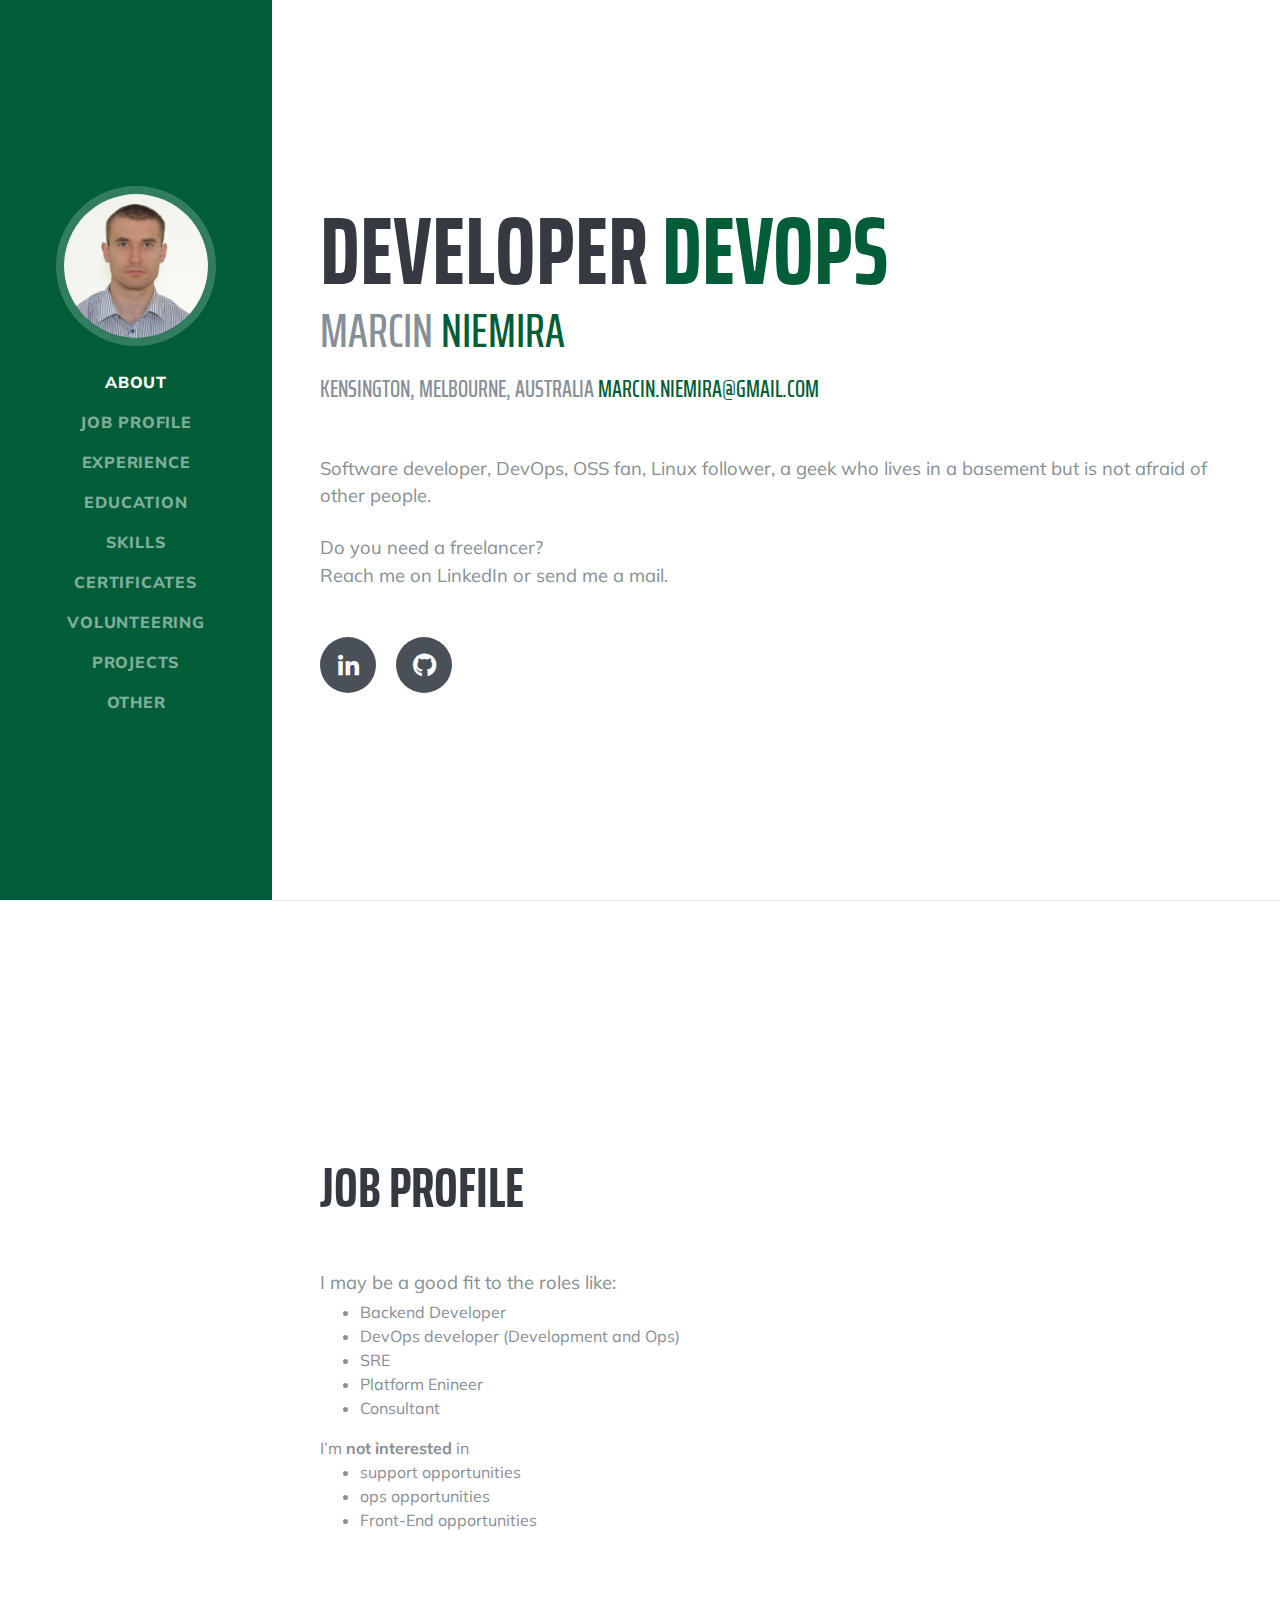
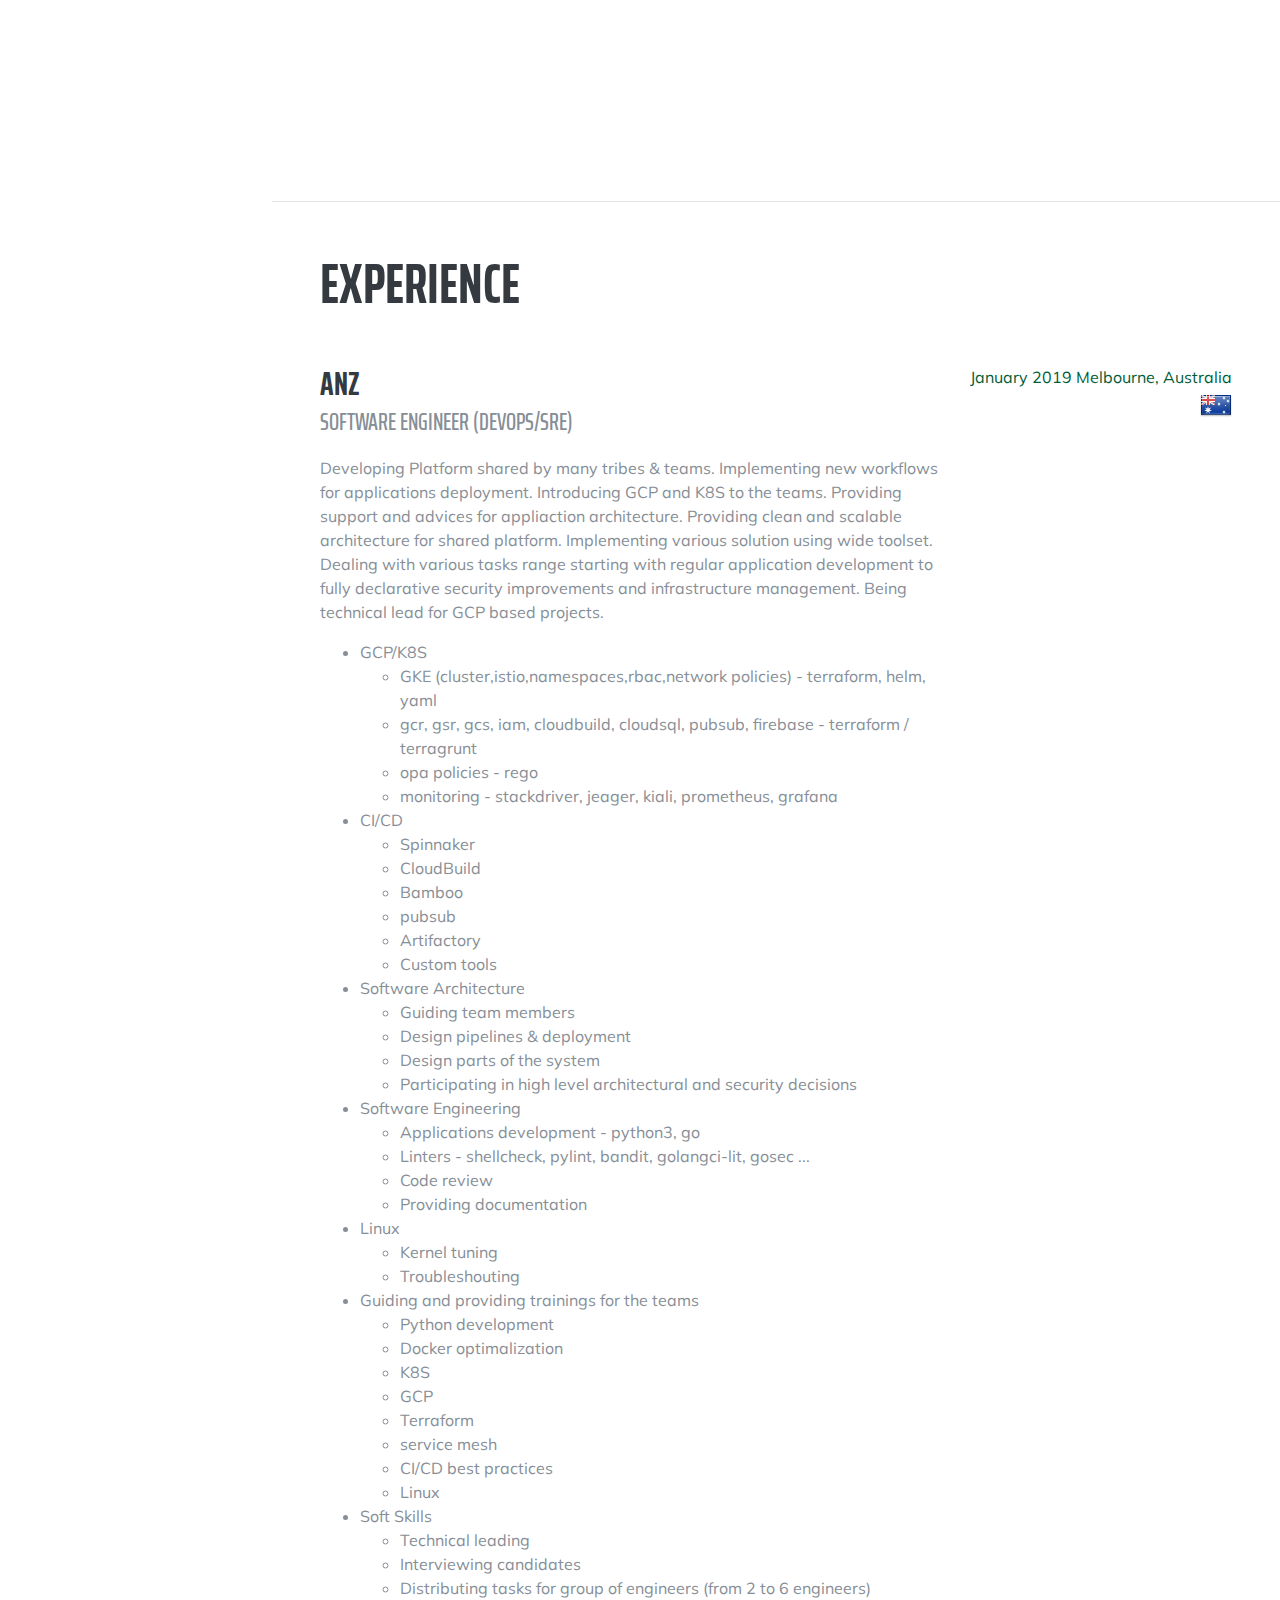
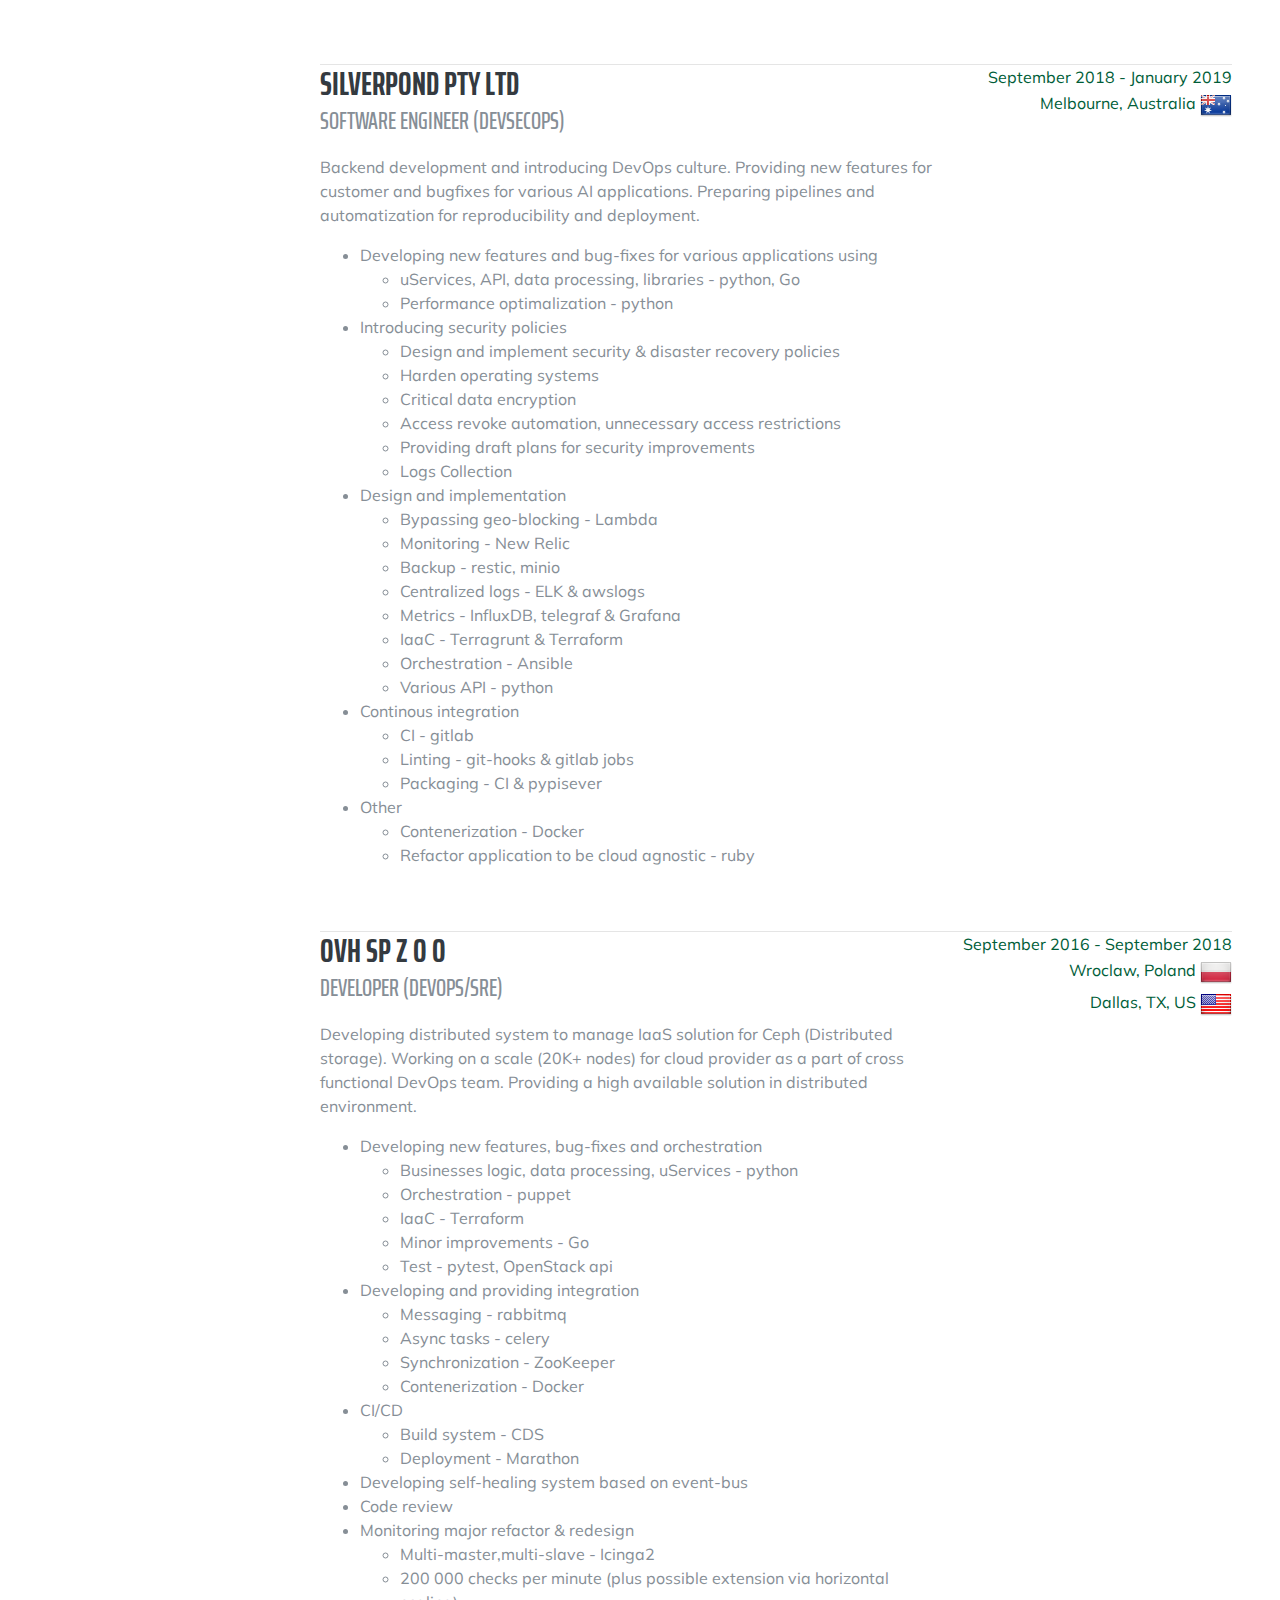
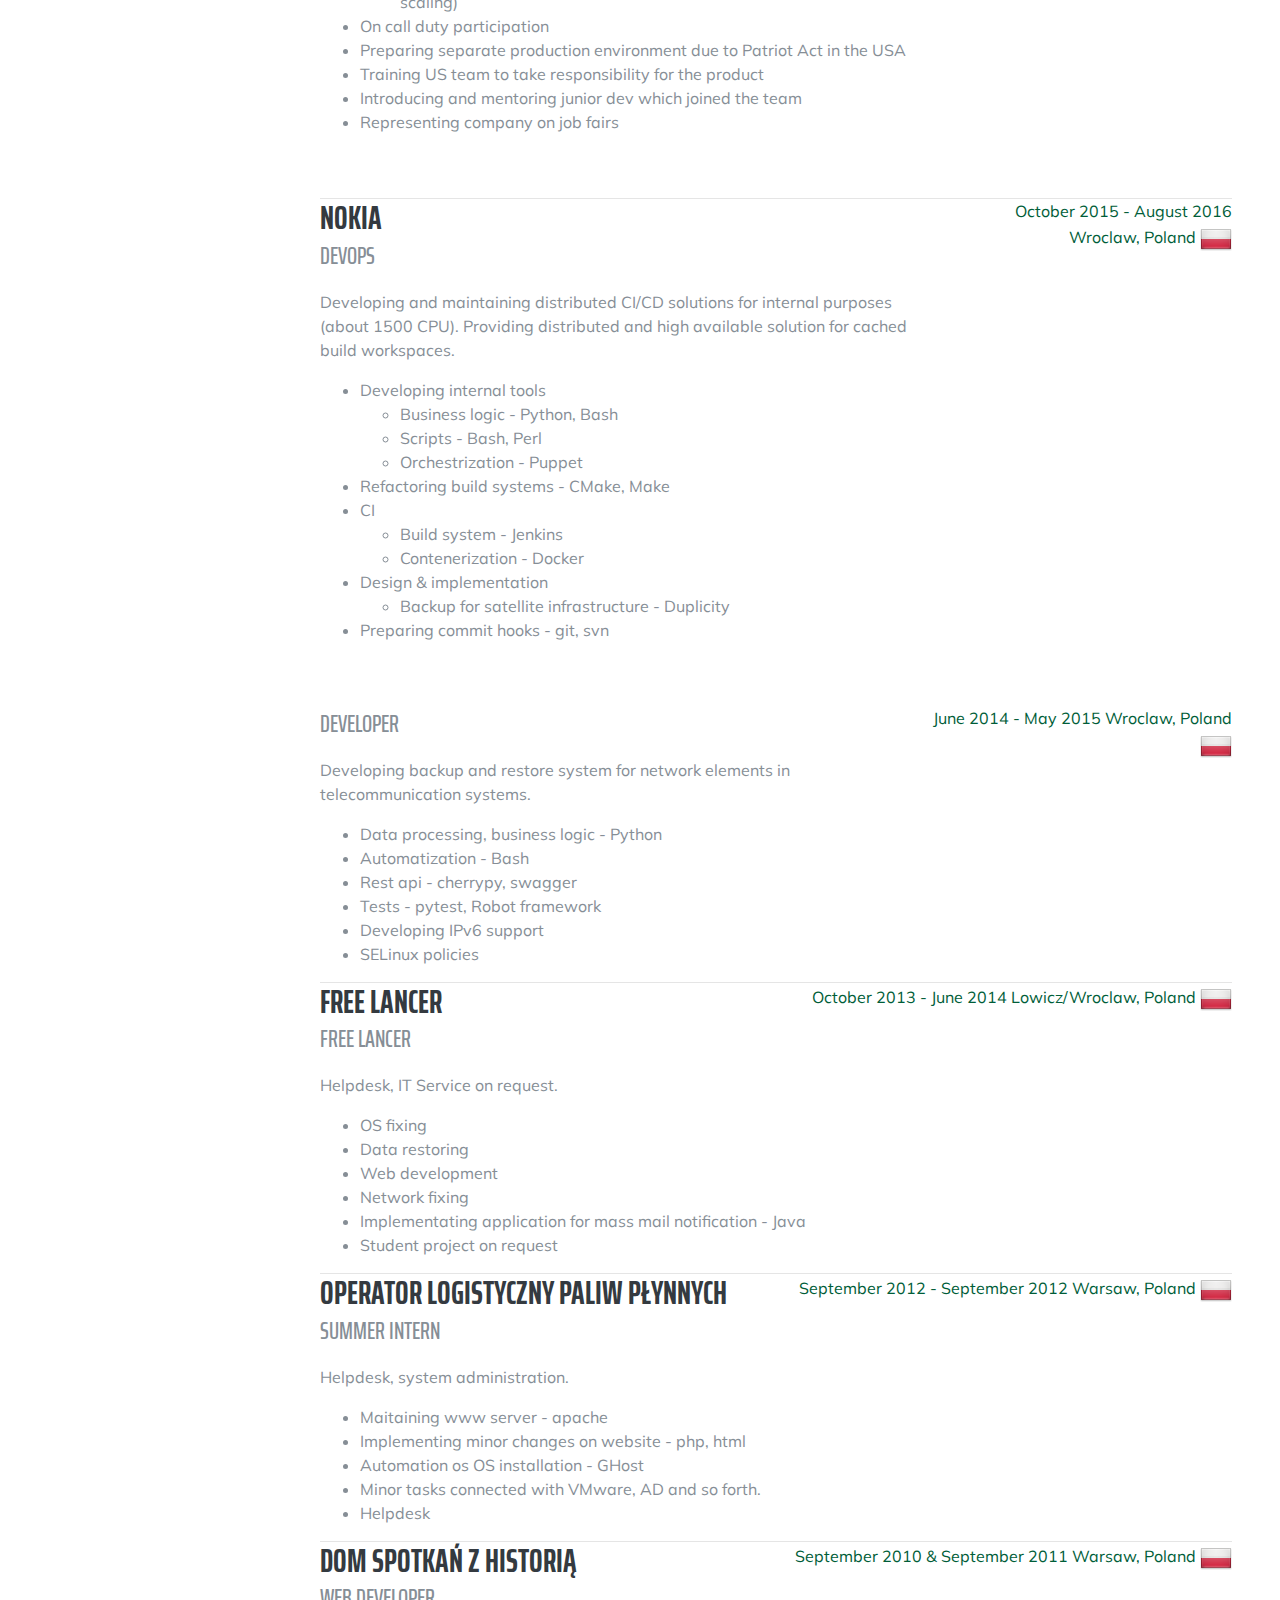
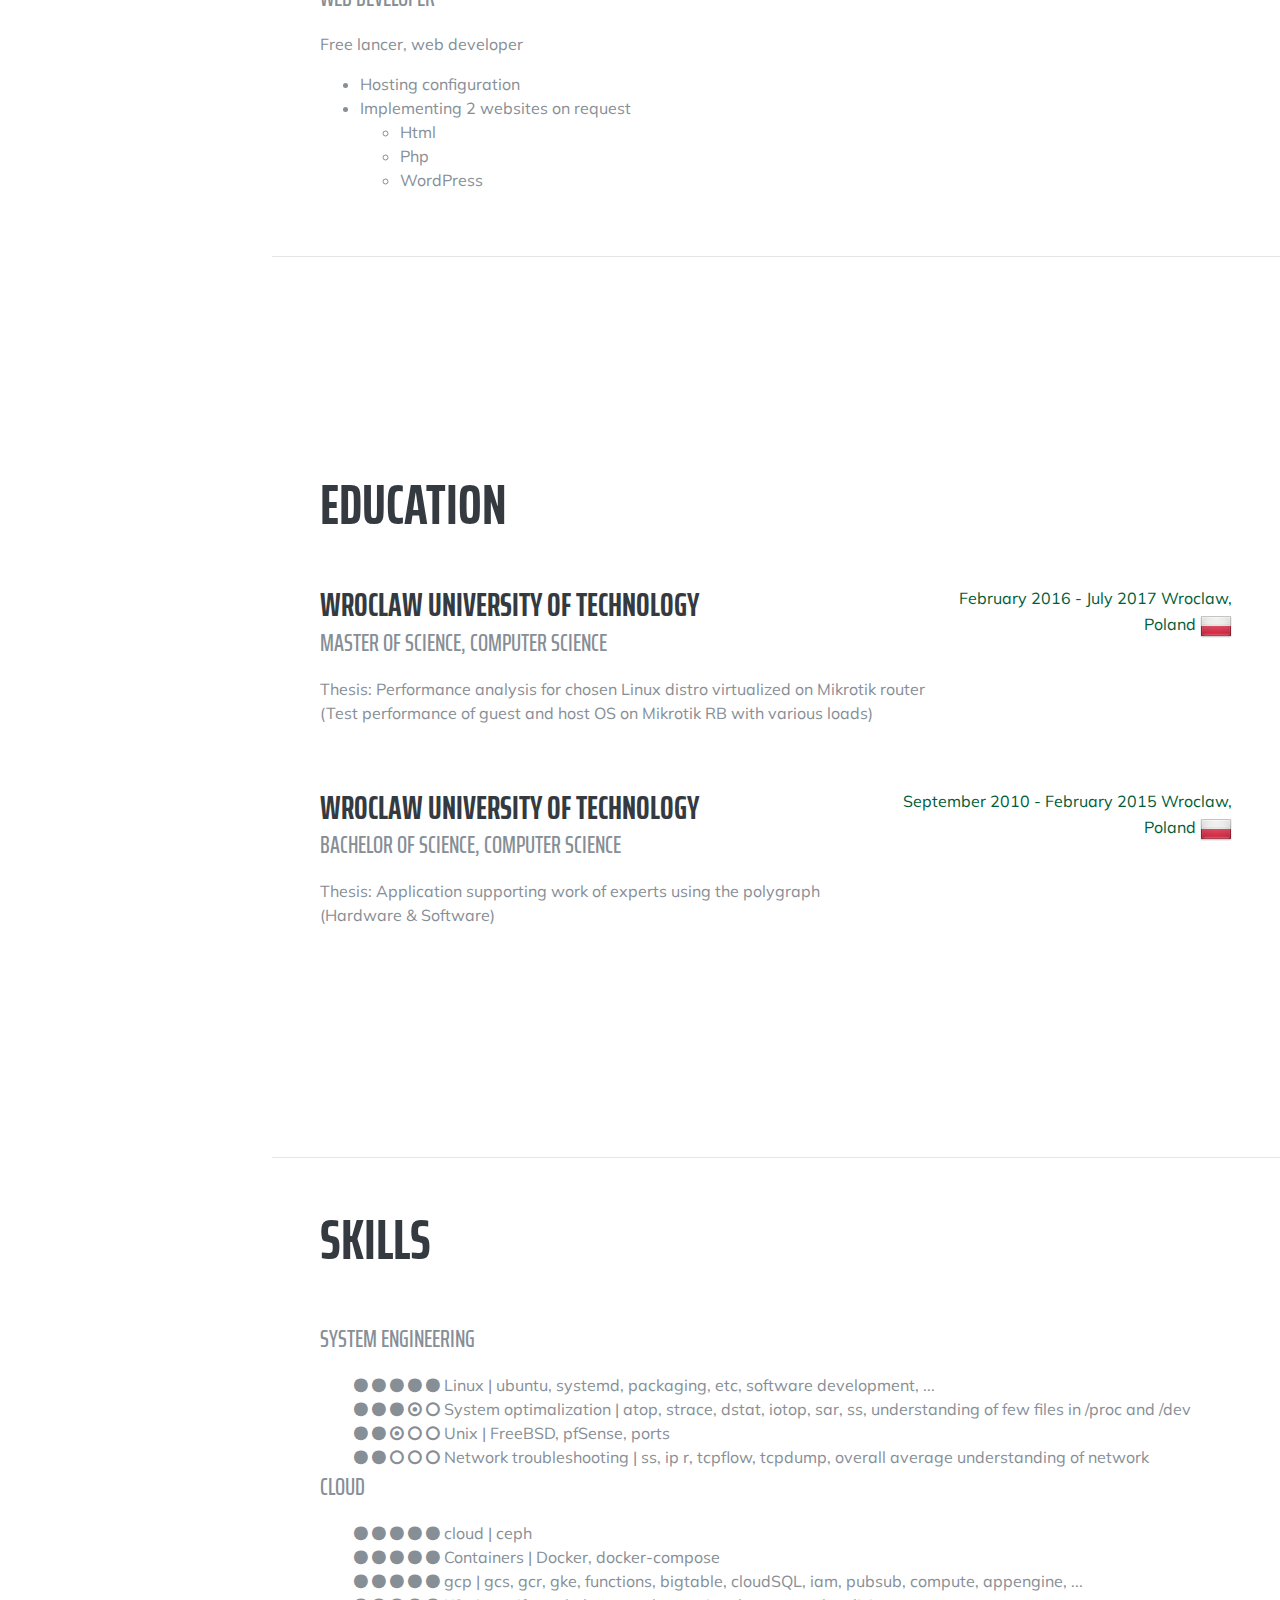
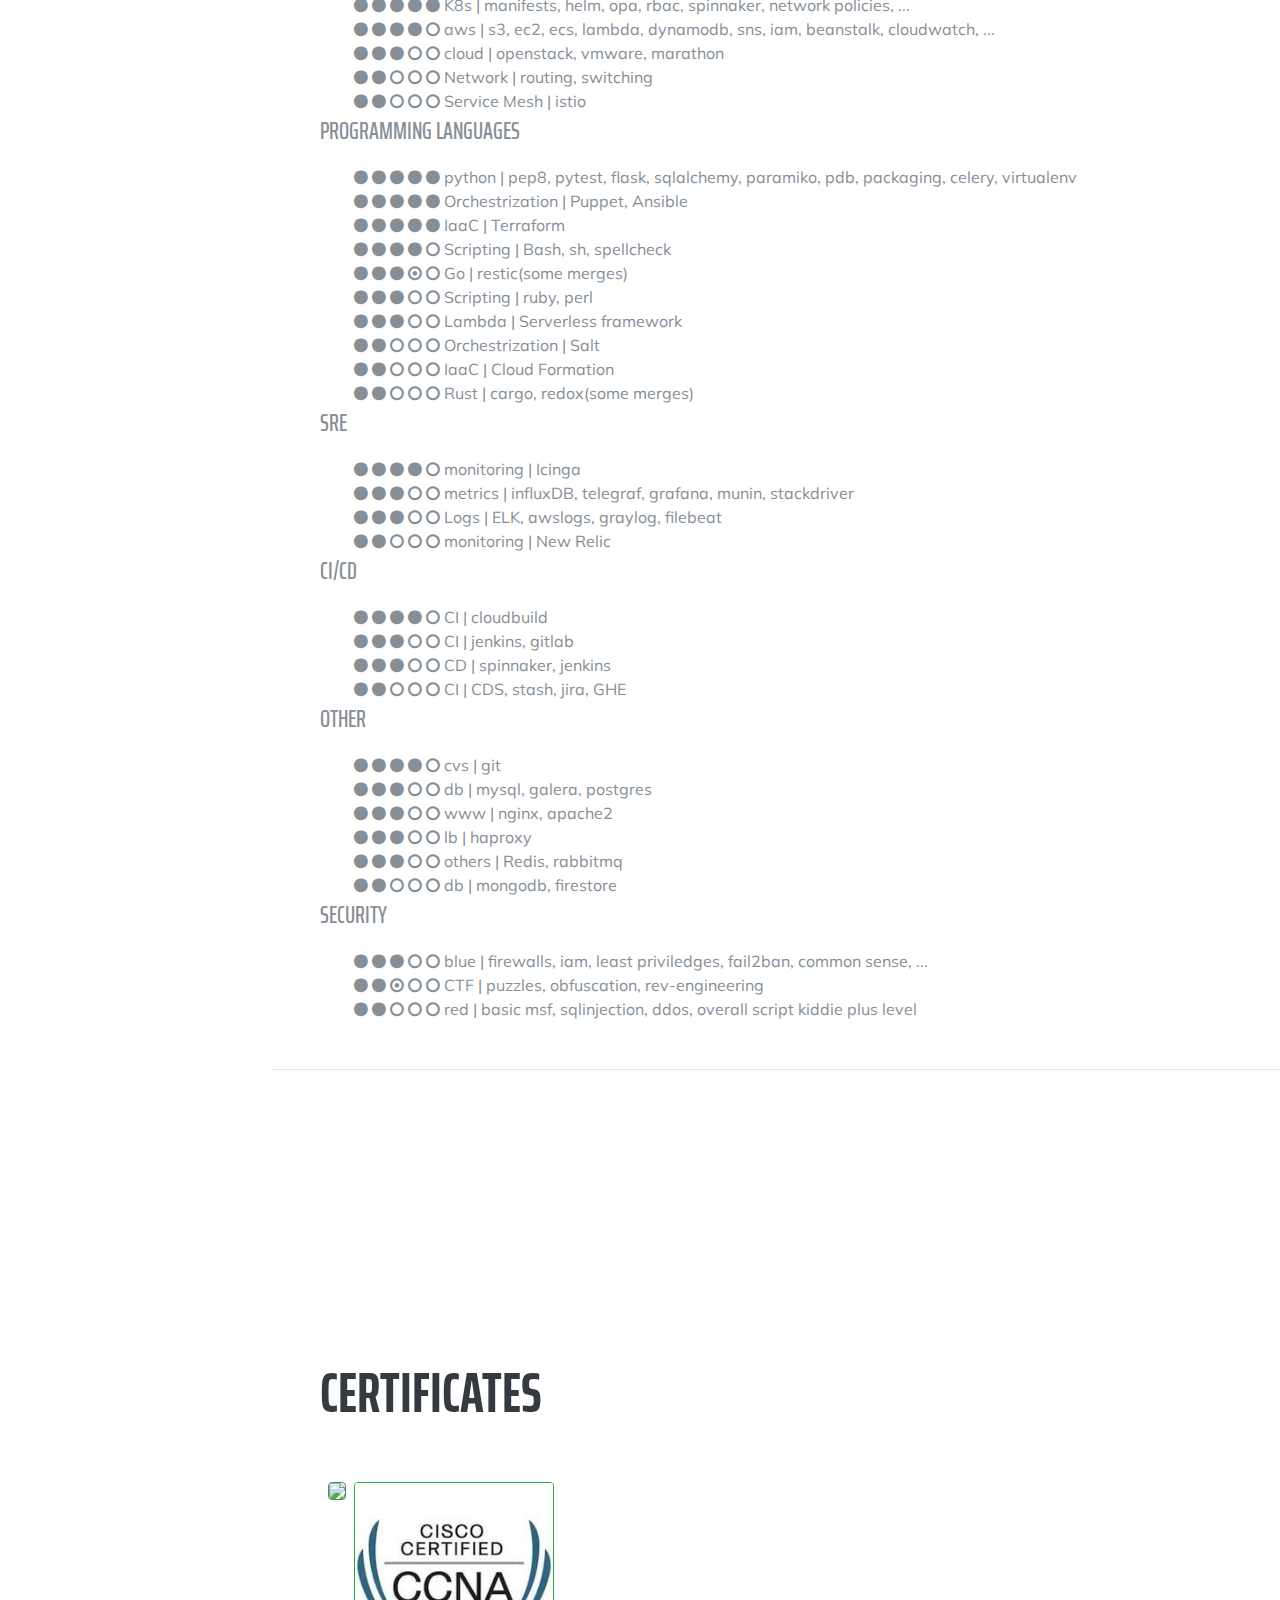
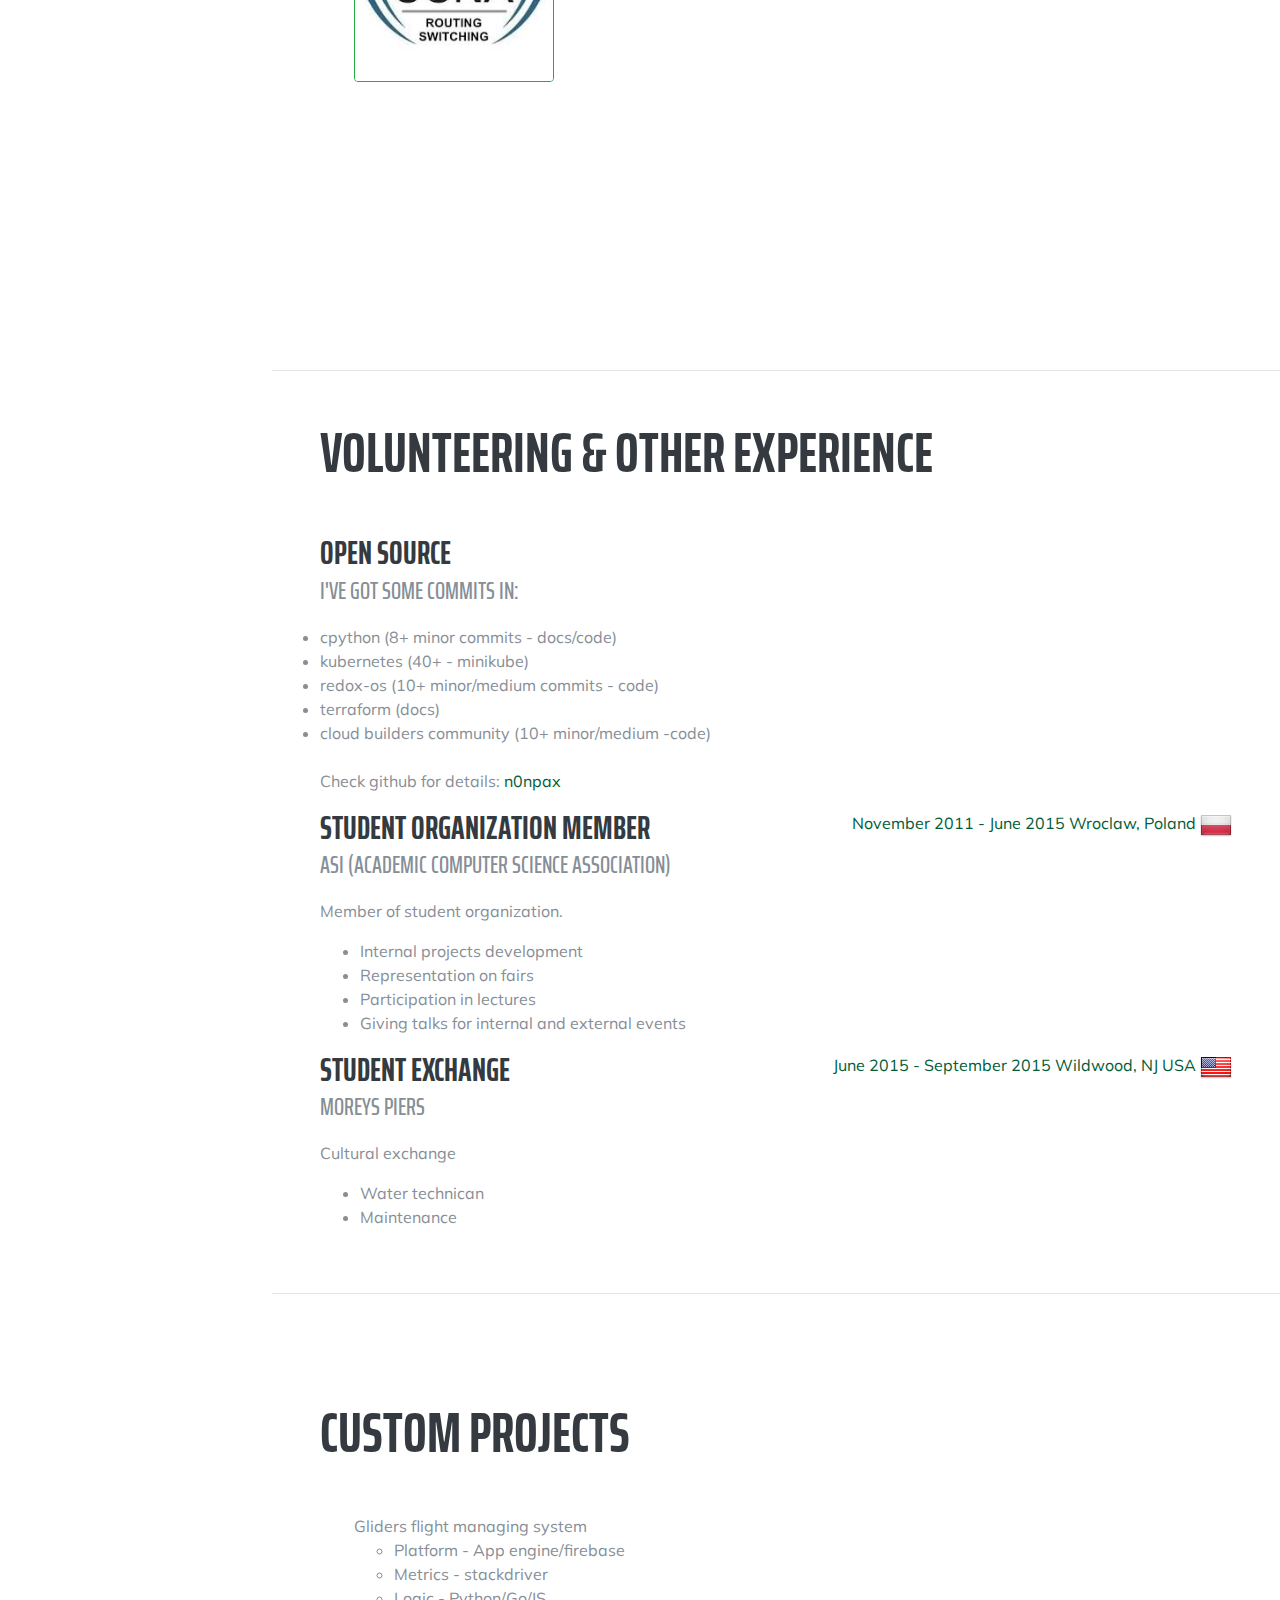
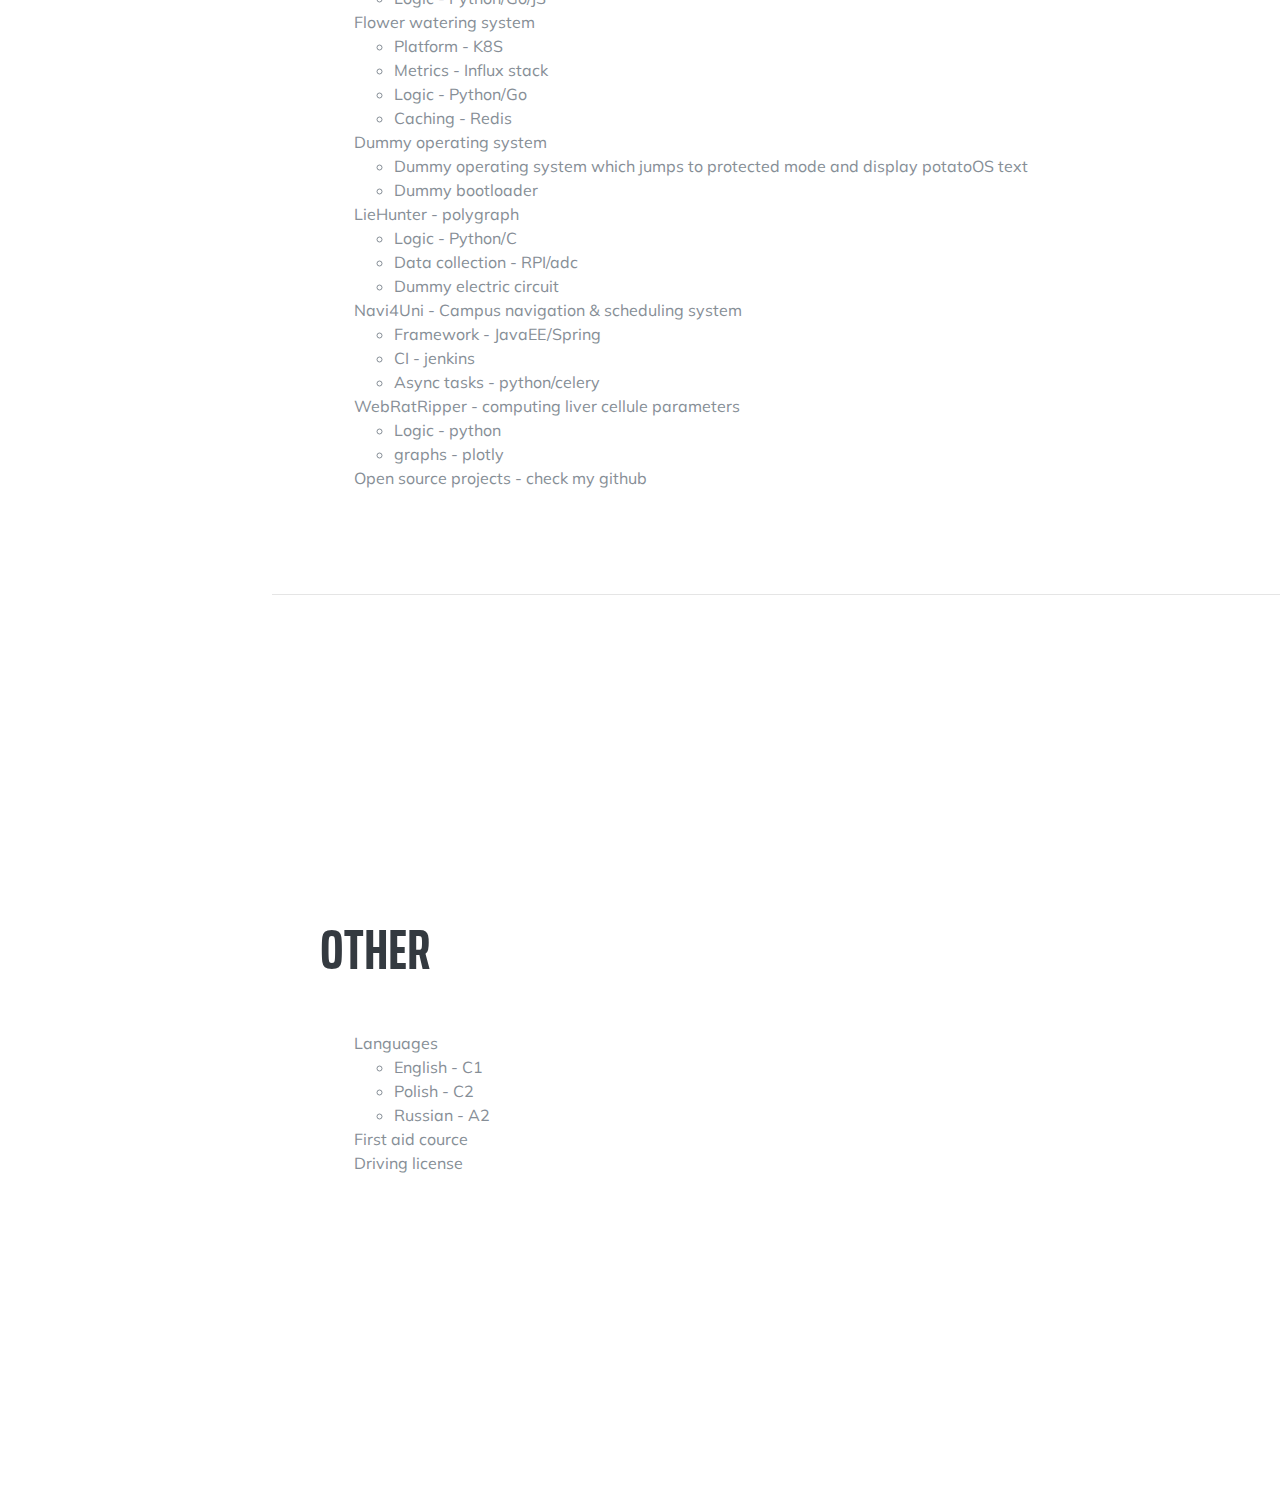
==== commit c38b60a7: "update commits in minikube" ====
--- a/index.html
+++ b/index.html
@@ -853,8 +853,8 @@
                     <h3 class="mb-0">Open Source</h3>
                     <div class="subheading mb-3">I've got some commits in:</div>
 			<li>cpython (8+ minor commits - docs/code) </li>
+			<li>kubernetes (40+ - minikube) </li>
 			<li>redox-os (10+ minor/medium commits - code) </li>
-			<li>kubernetes (14+ - minikube) </li>
 			<li>terraform (docs) </li>
 			<li>cloud builders community (10+ minor/medium -code)</li>
 		    </ul>
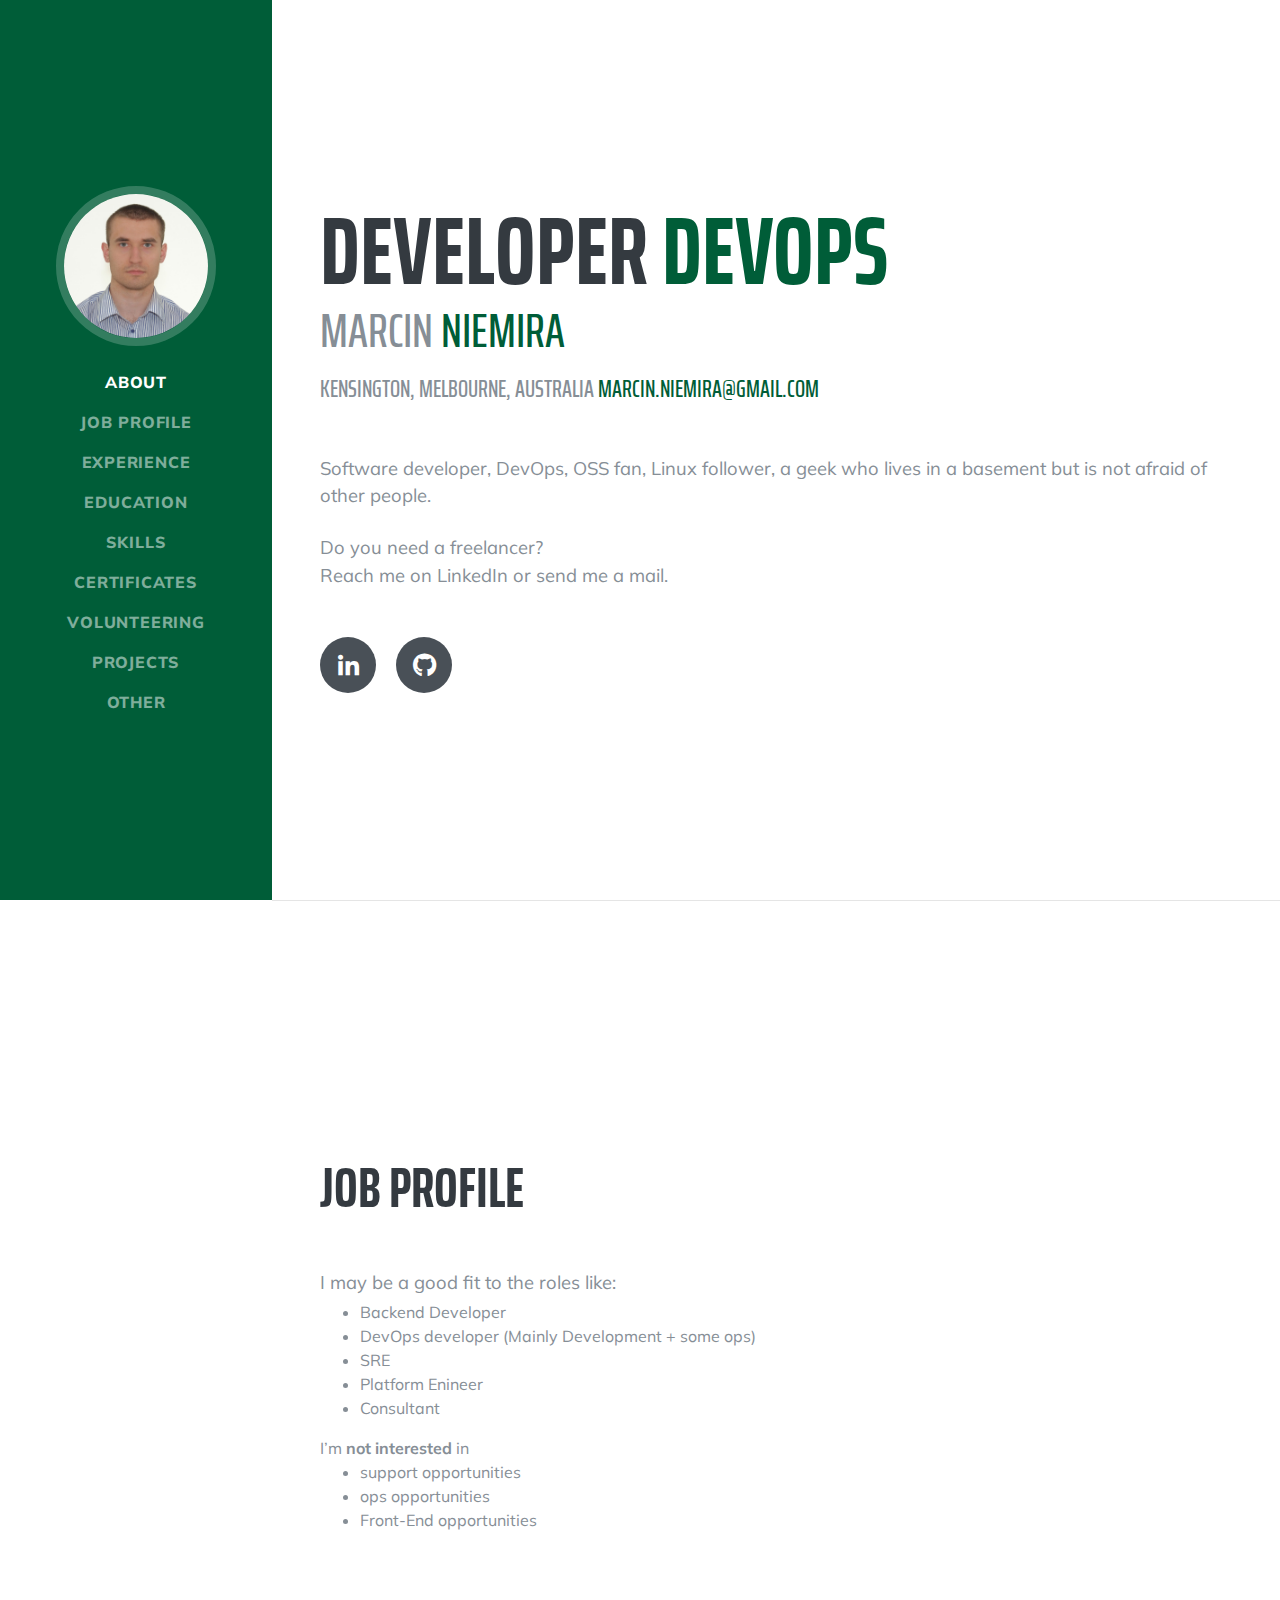
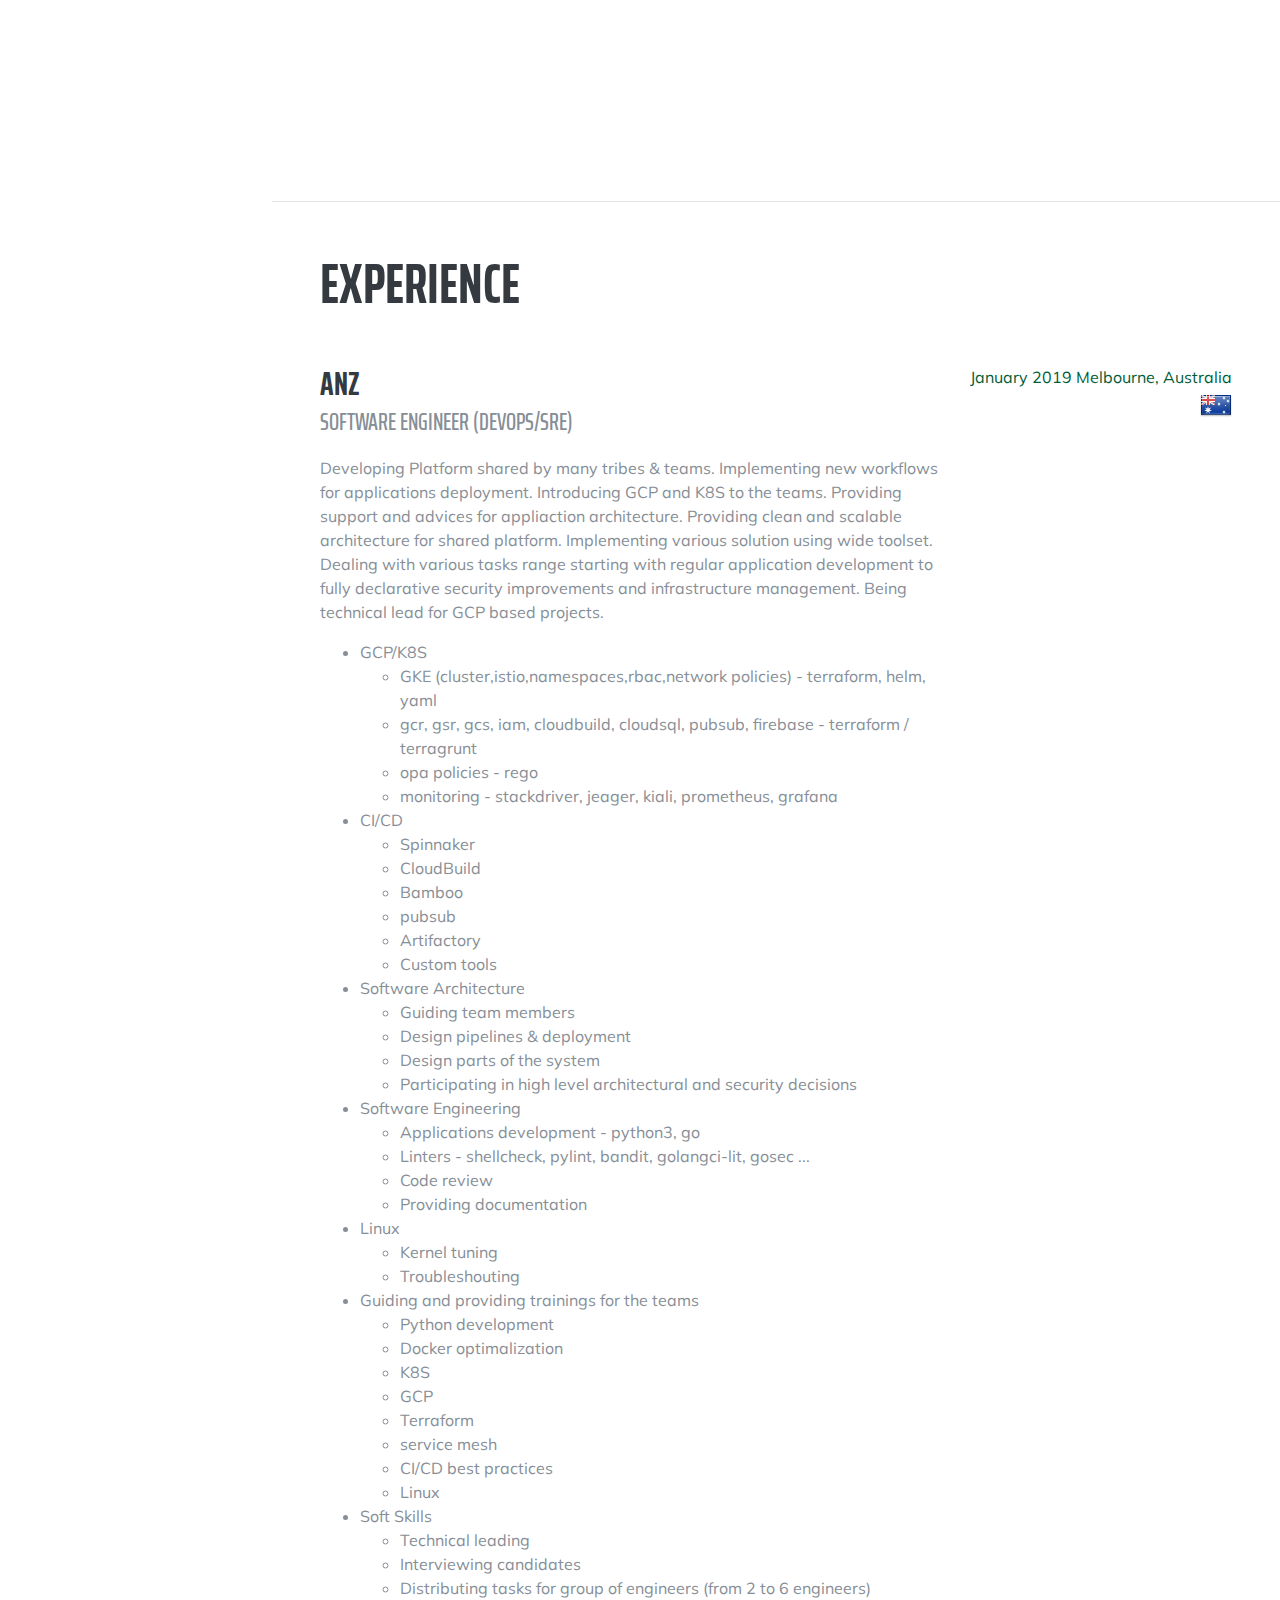
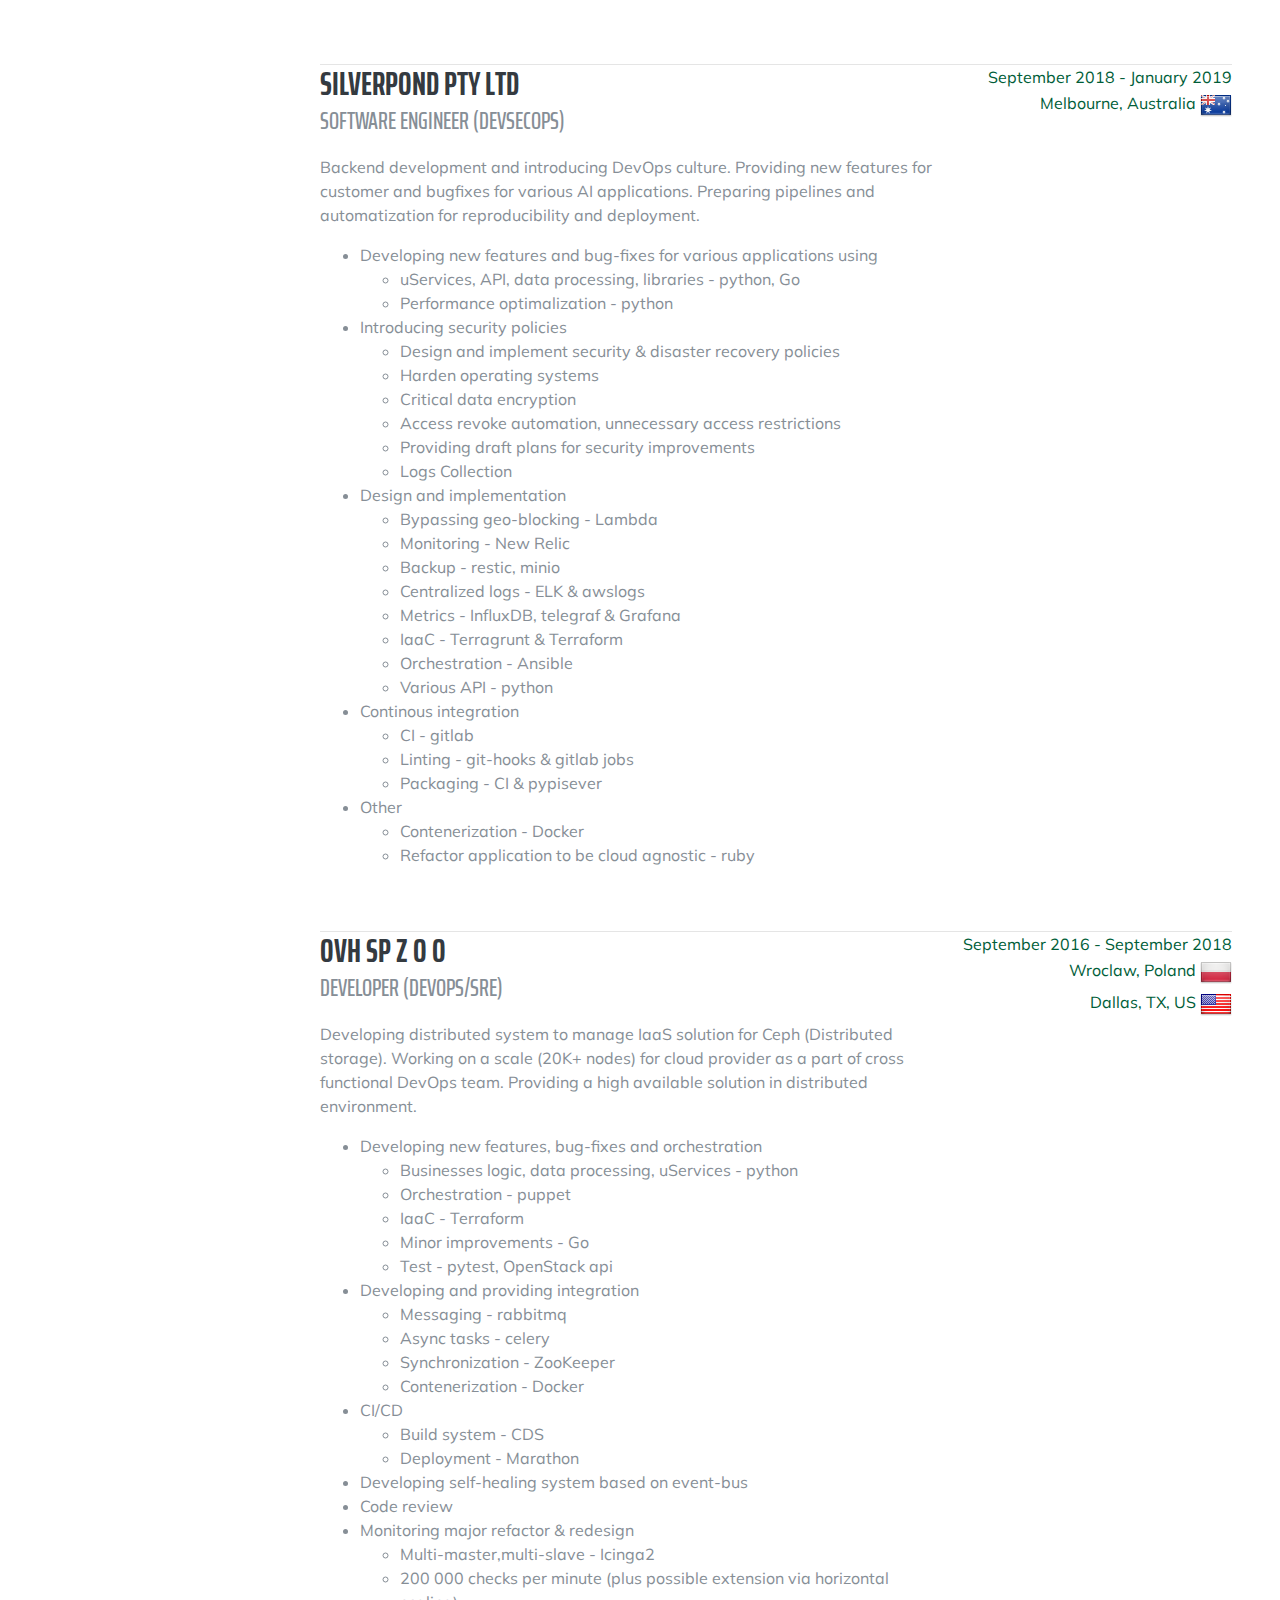
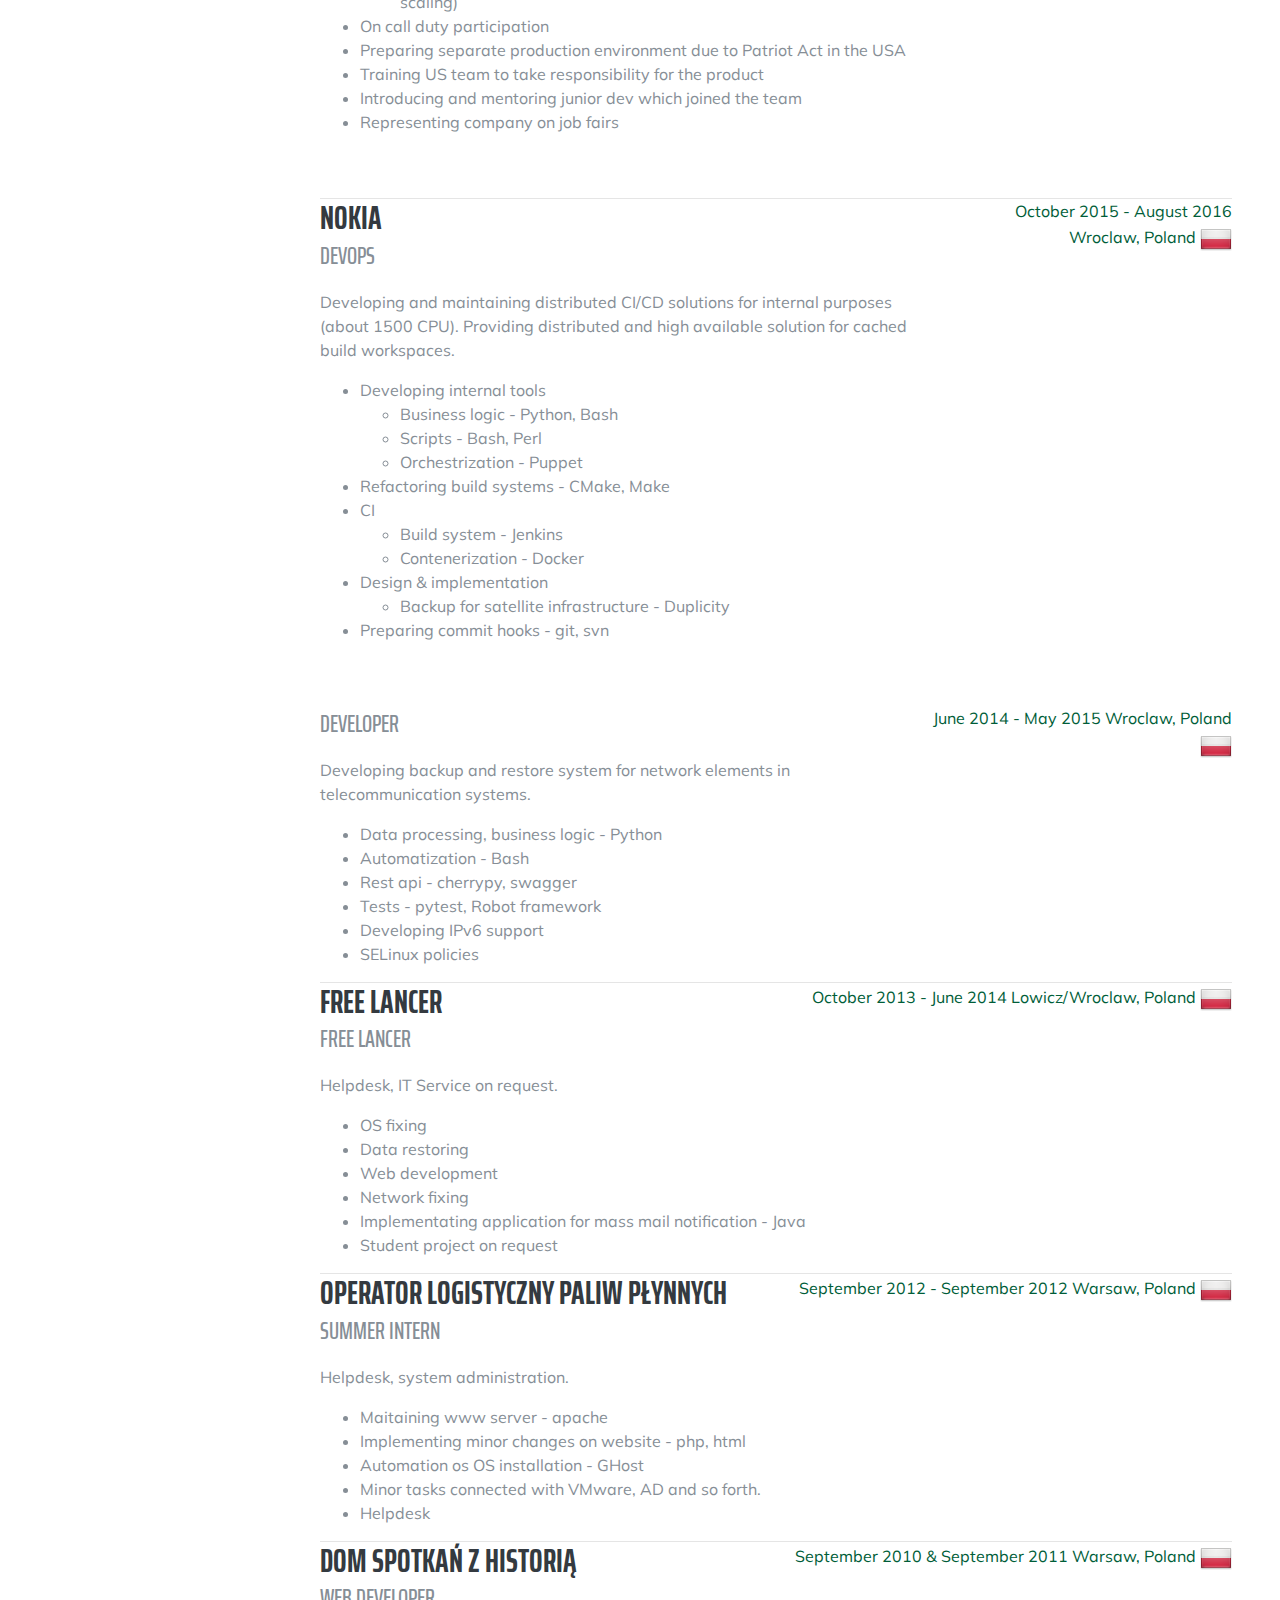
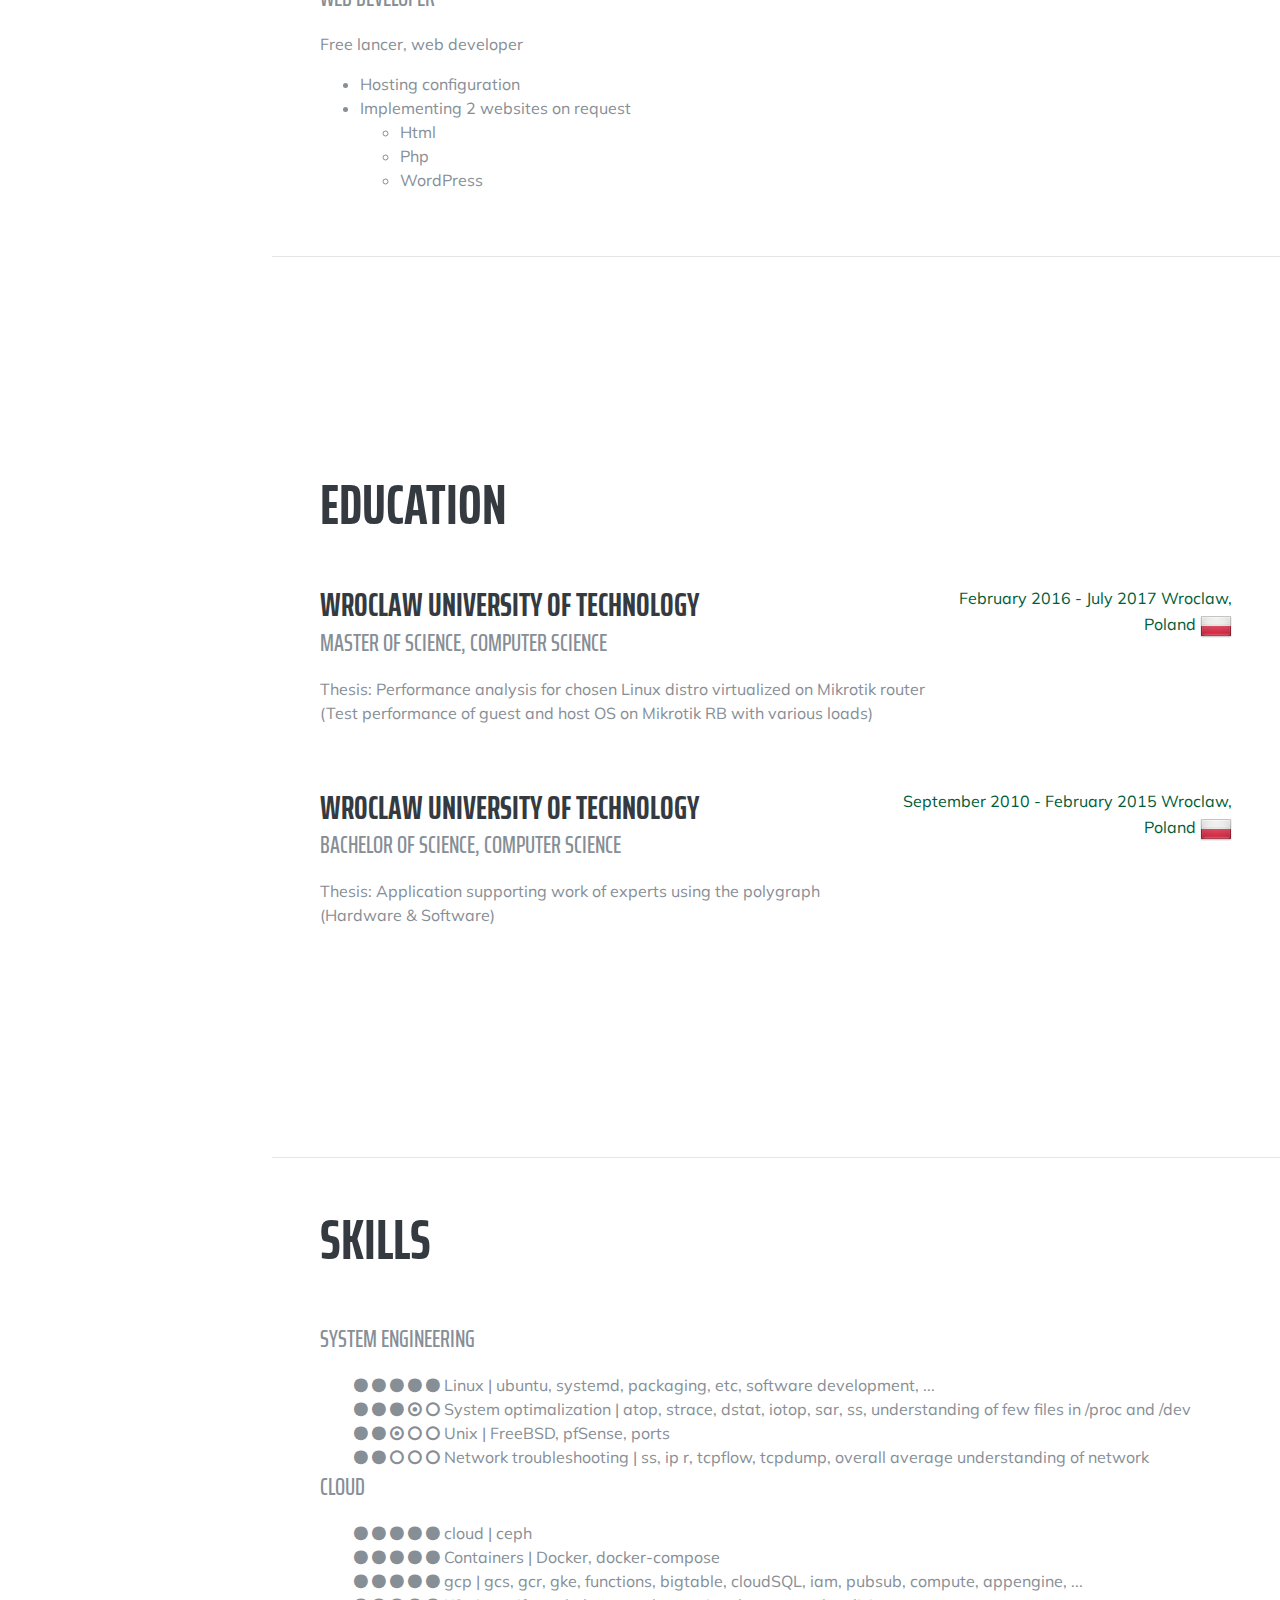
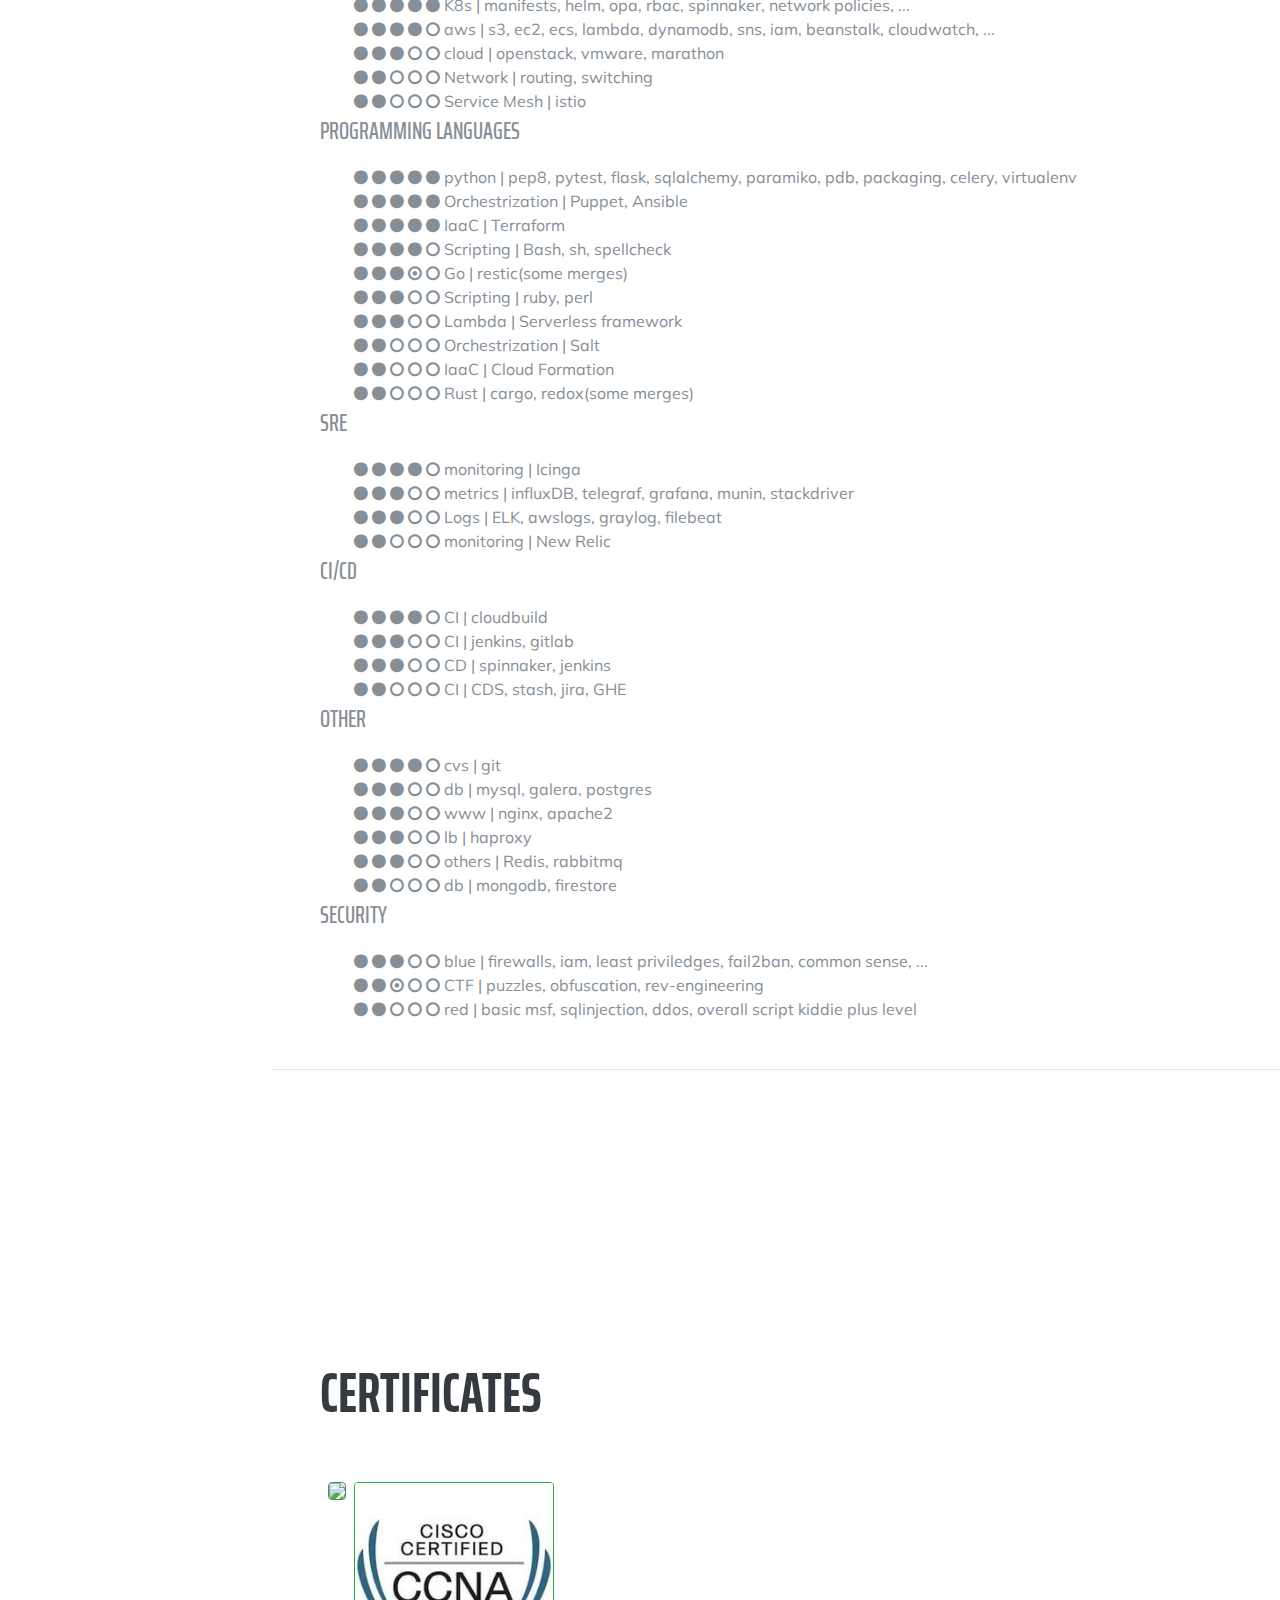
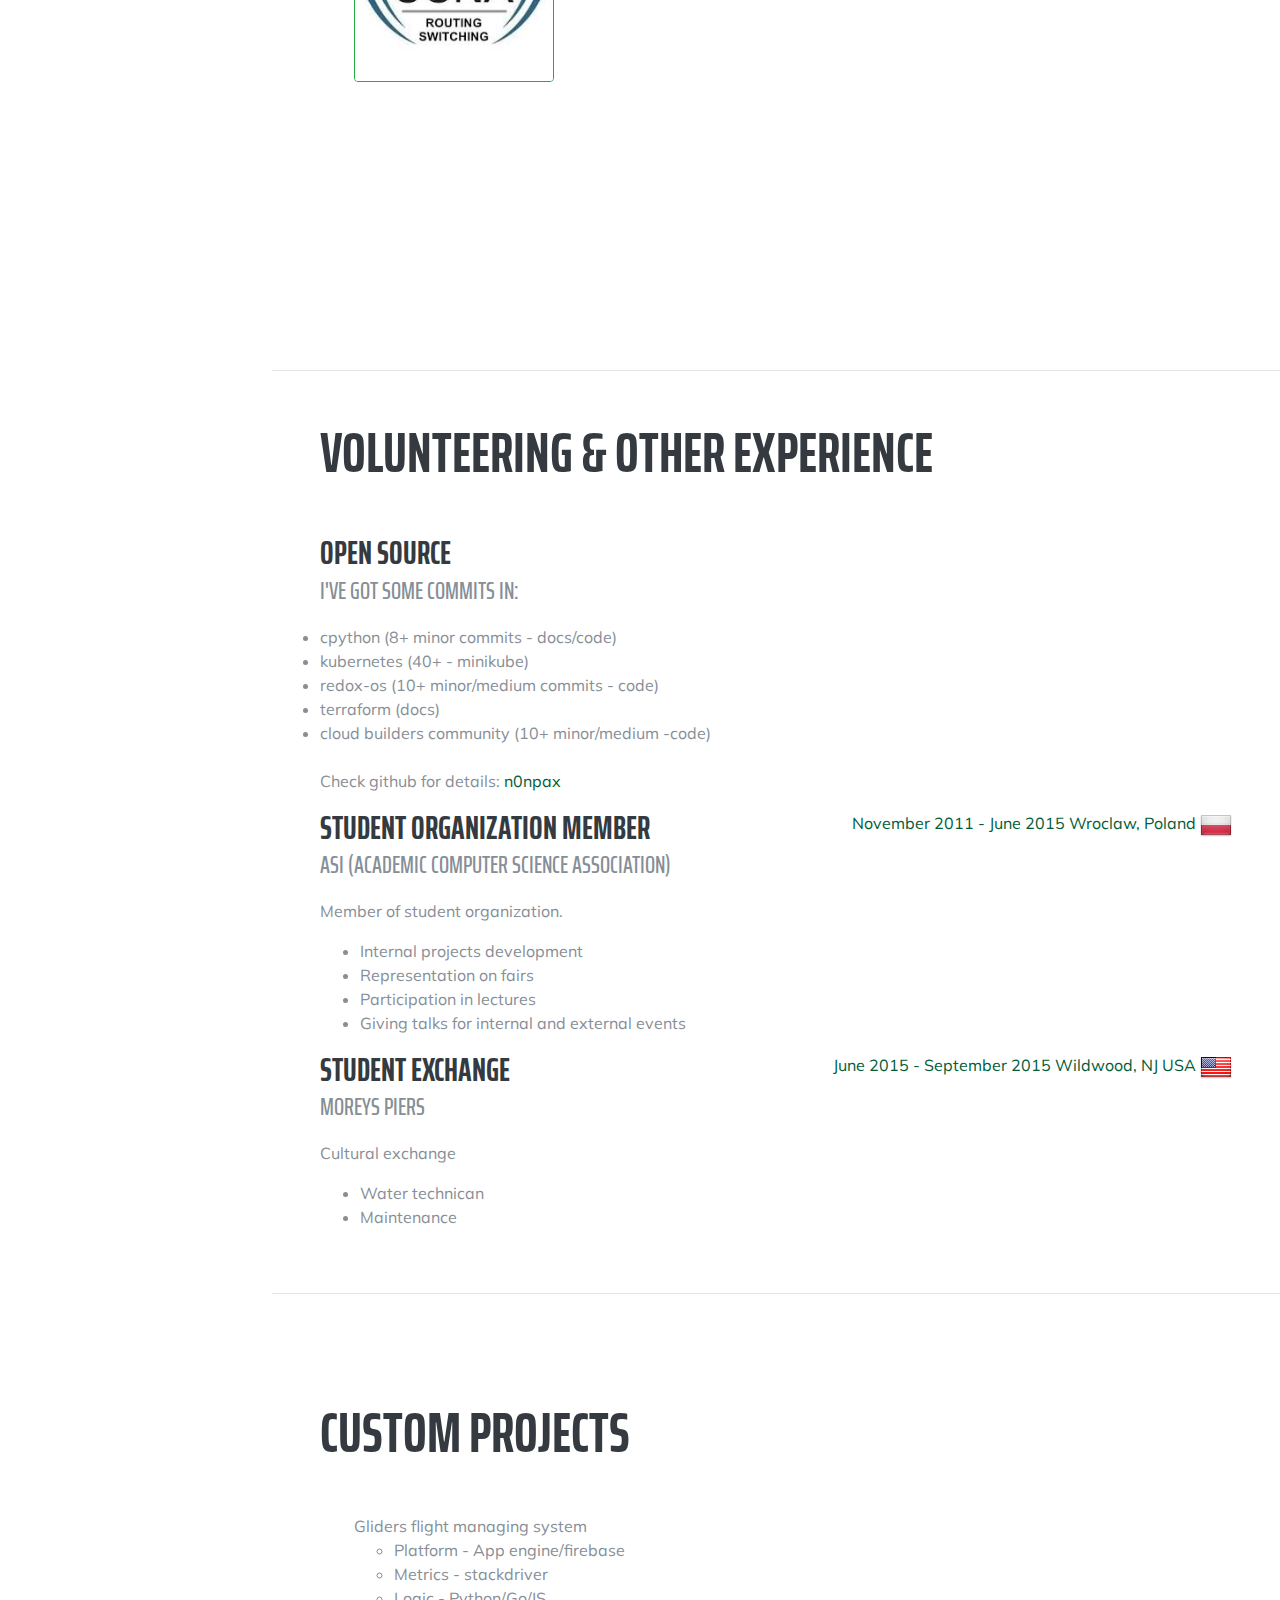
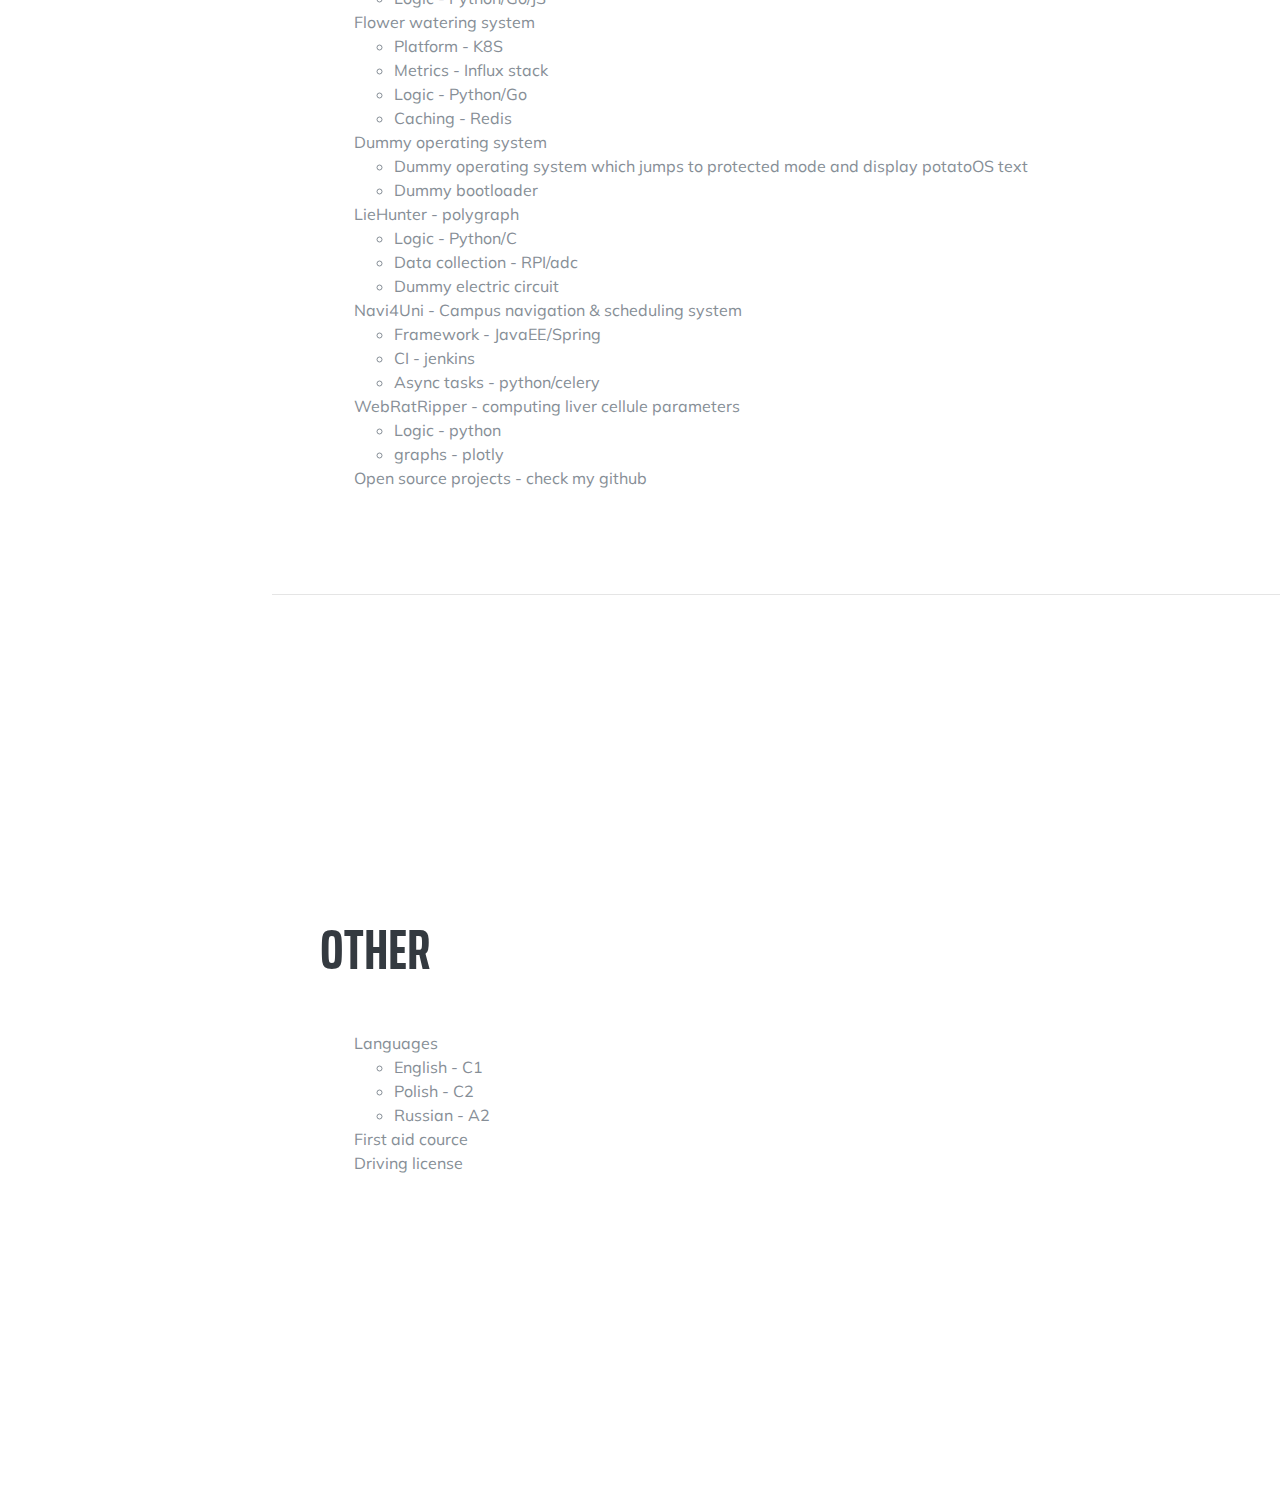
==== commit 1ca984fa: "minor update" ====
--- a/index.html
+++ b/index.html
@@ -123,7 +123,7 @@
                 I may be a good fit to the roles like:
             <ul>
                 <li>Backend Developer</li>
-                <li>DevOps developer (Development and Ops)</li>
+                <li>DevOps developer (Mainly Development + some ops)</li>
                 <li>SRE</li>
                 <li>Platform Enineer</li>
                 <li>Consultant</li>
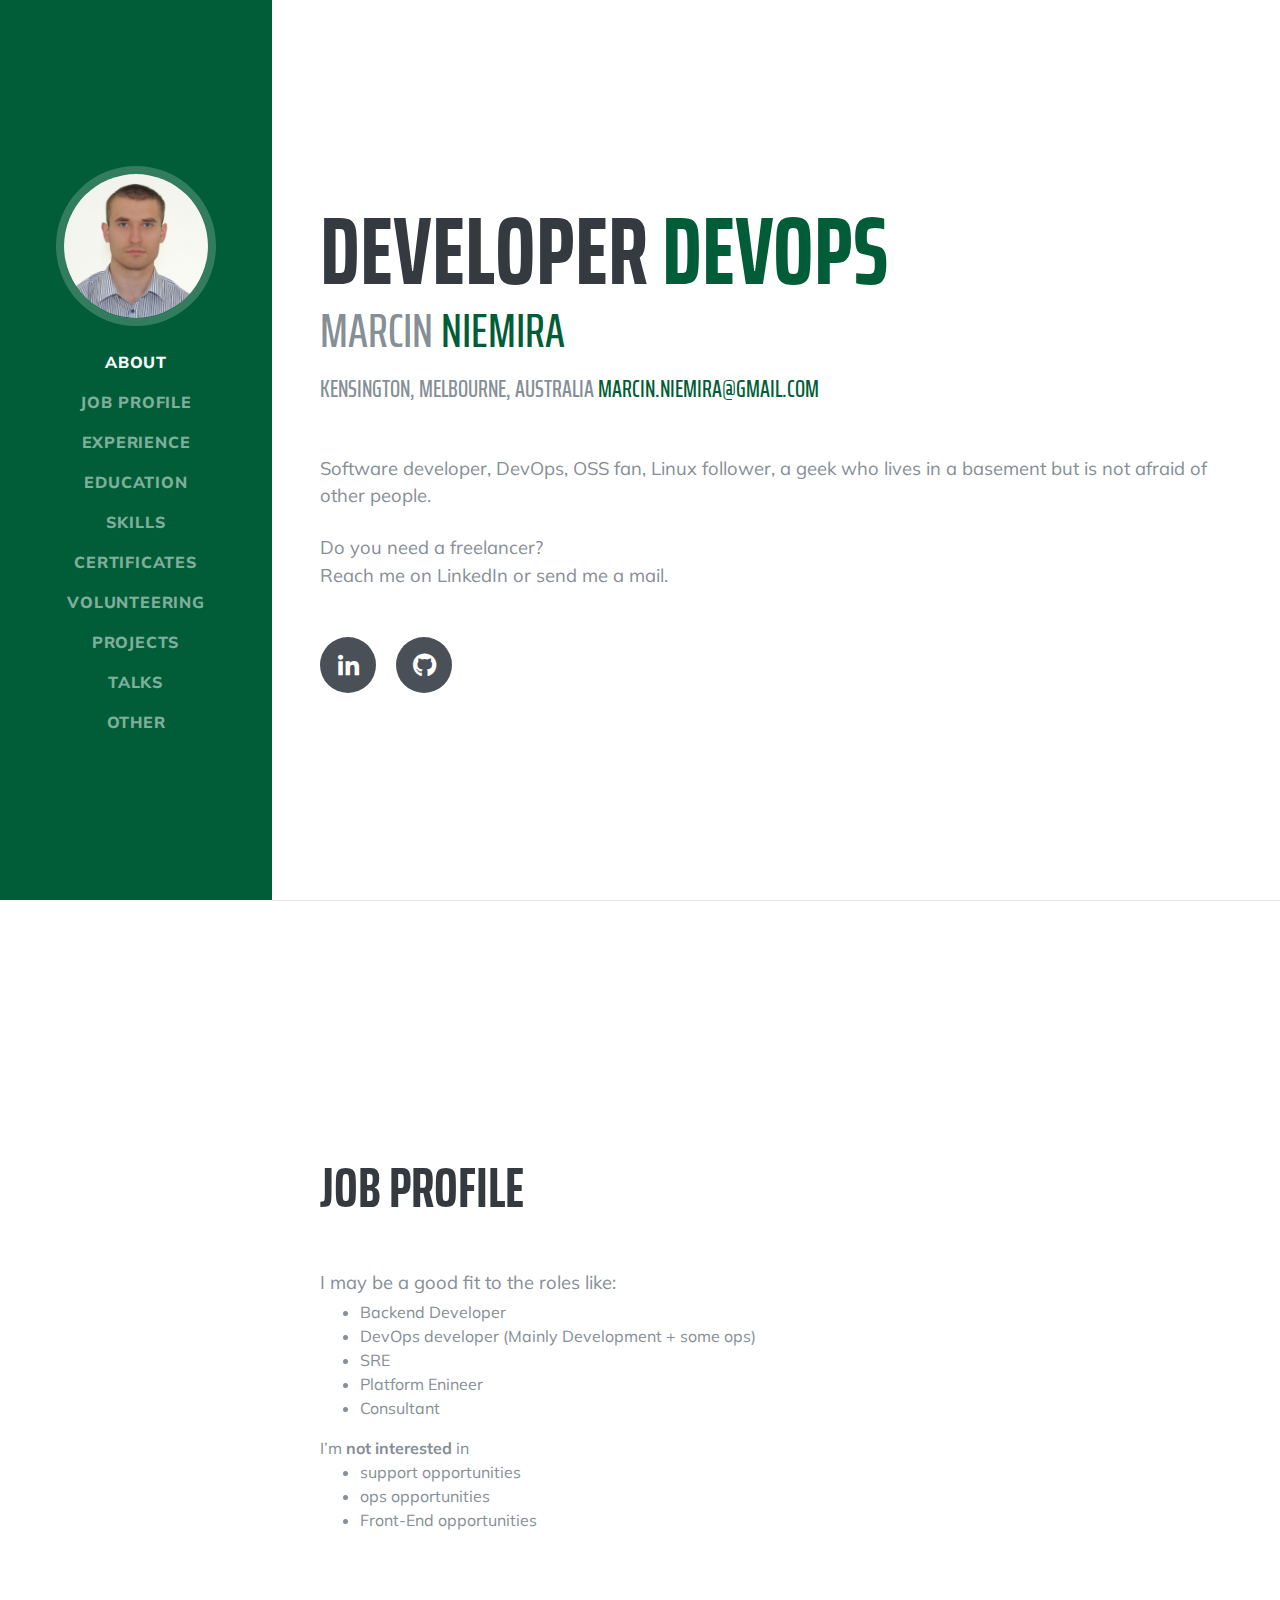
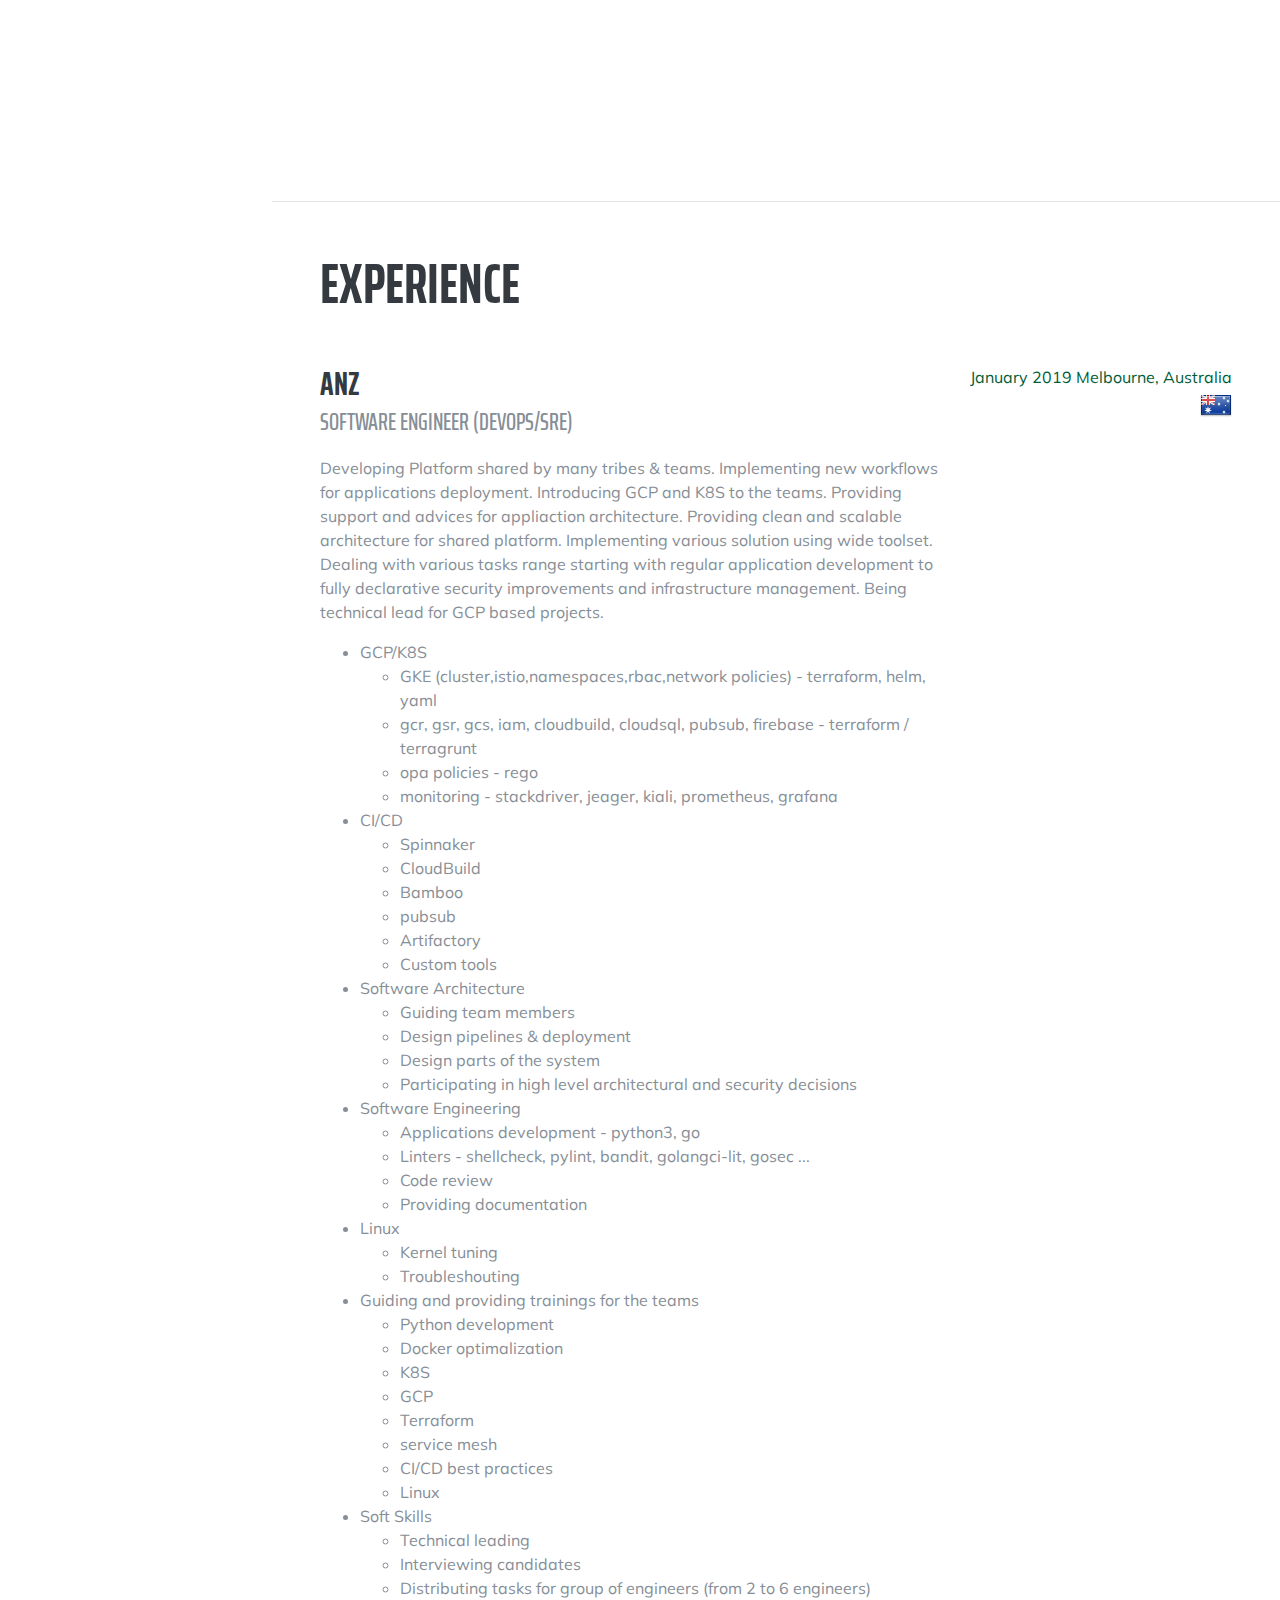
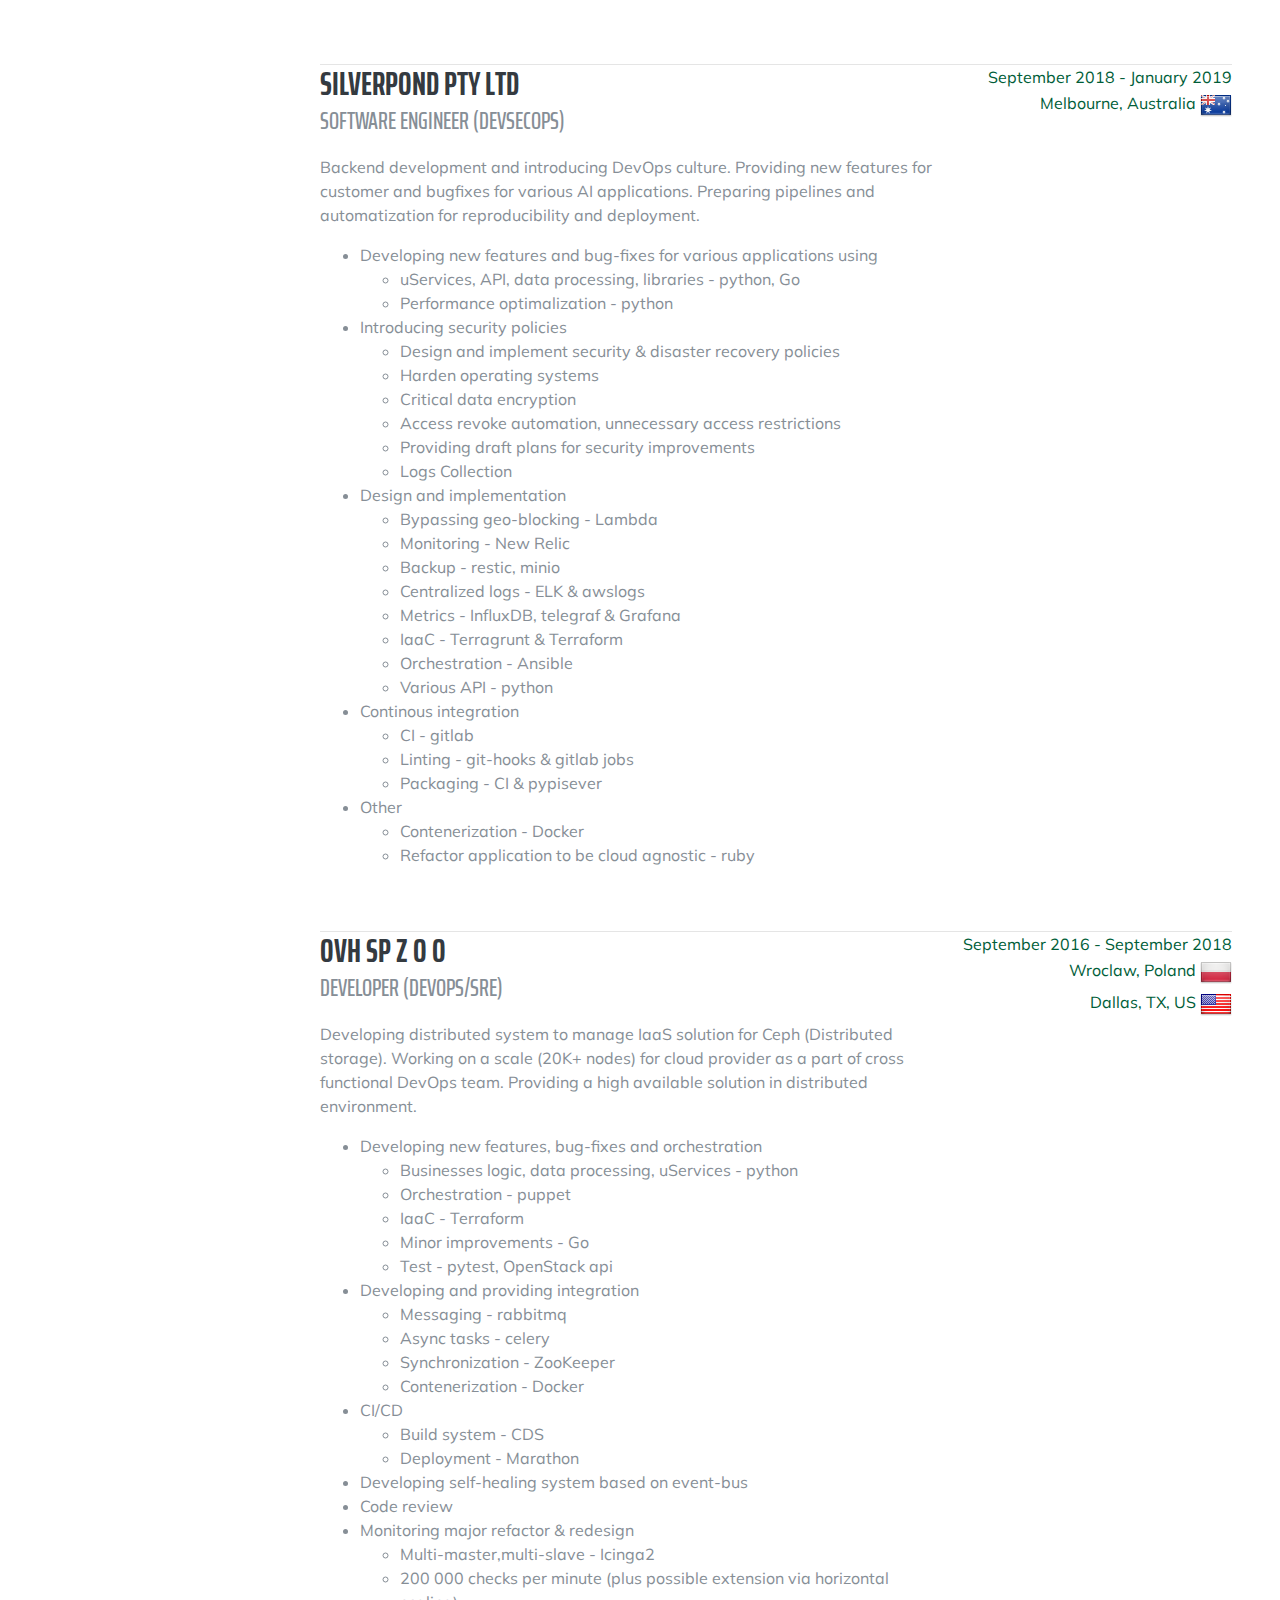
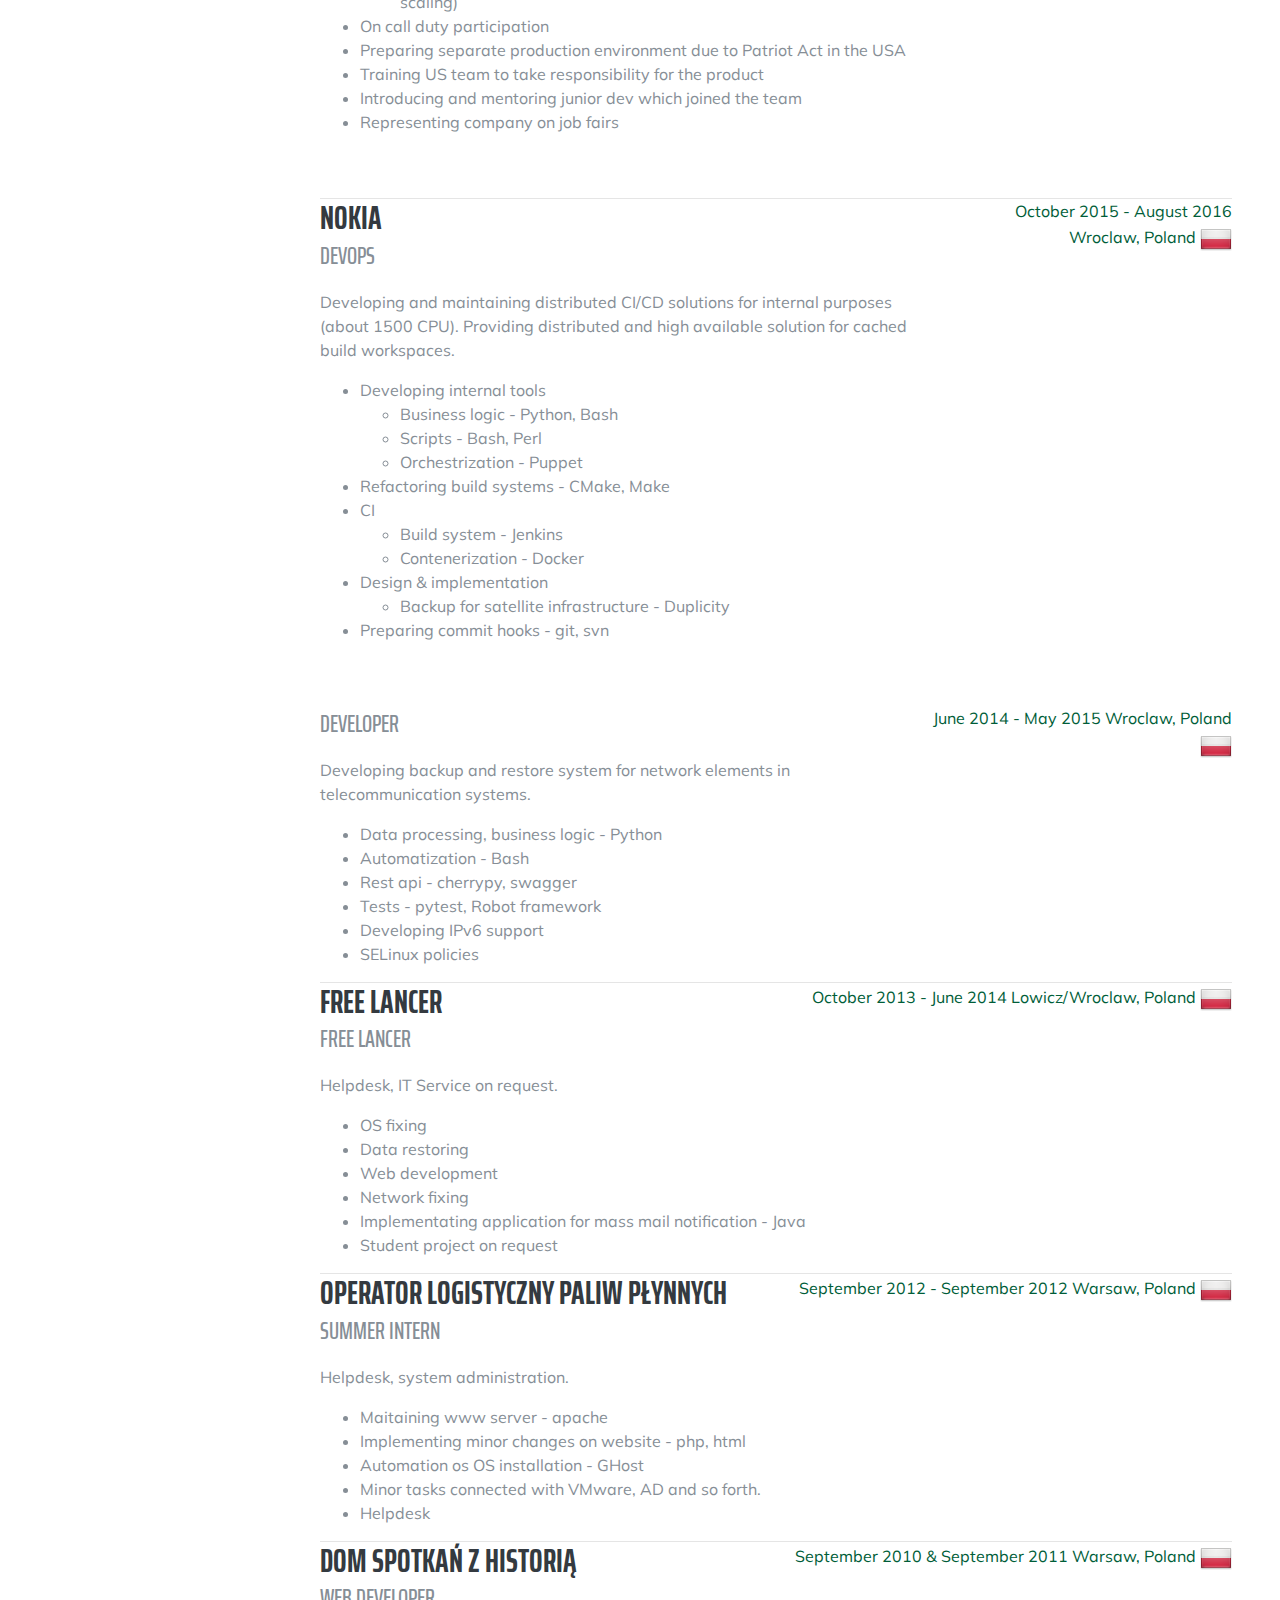
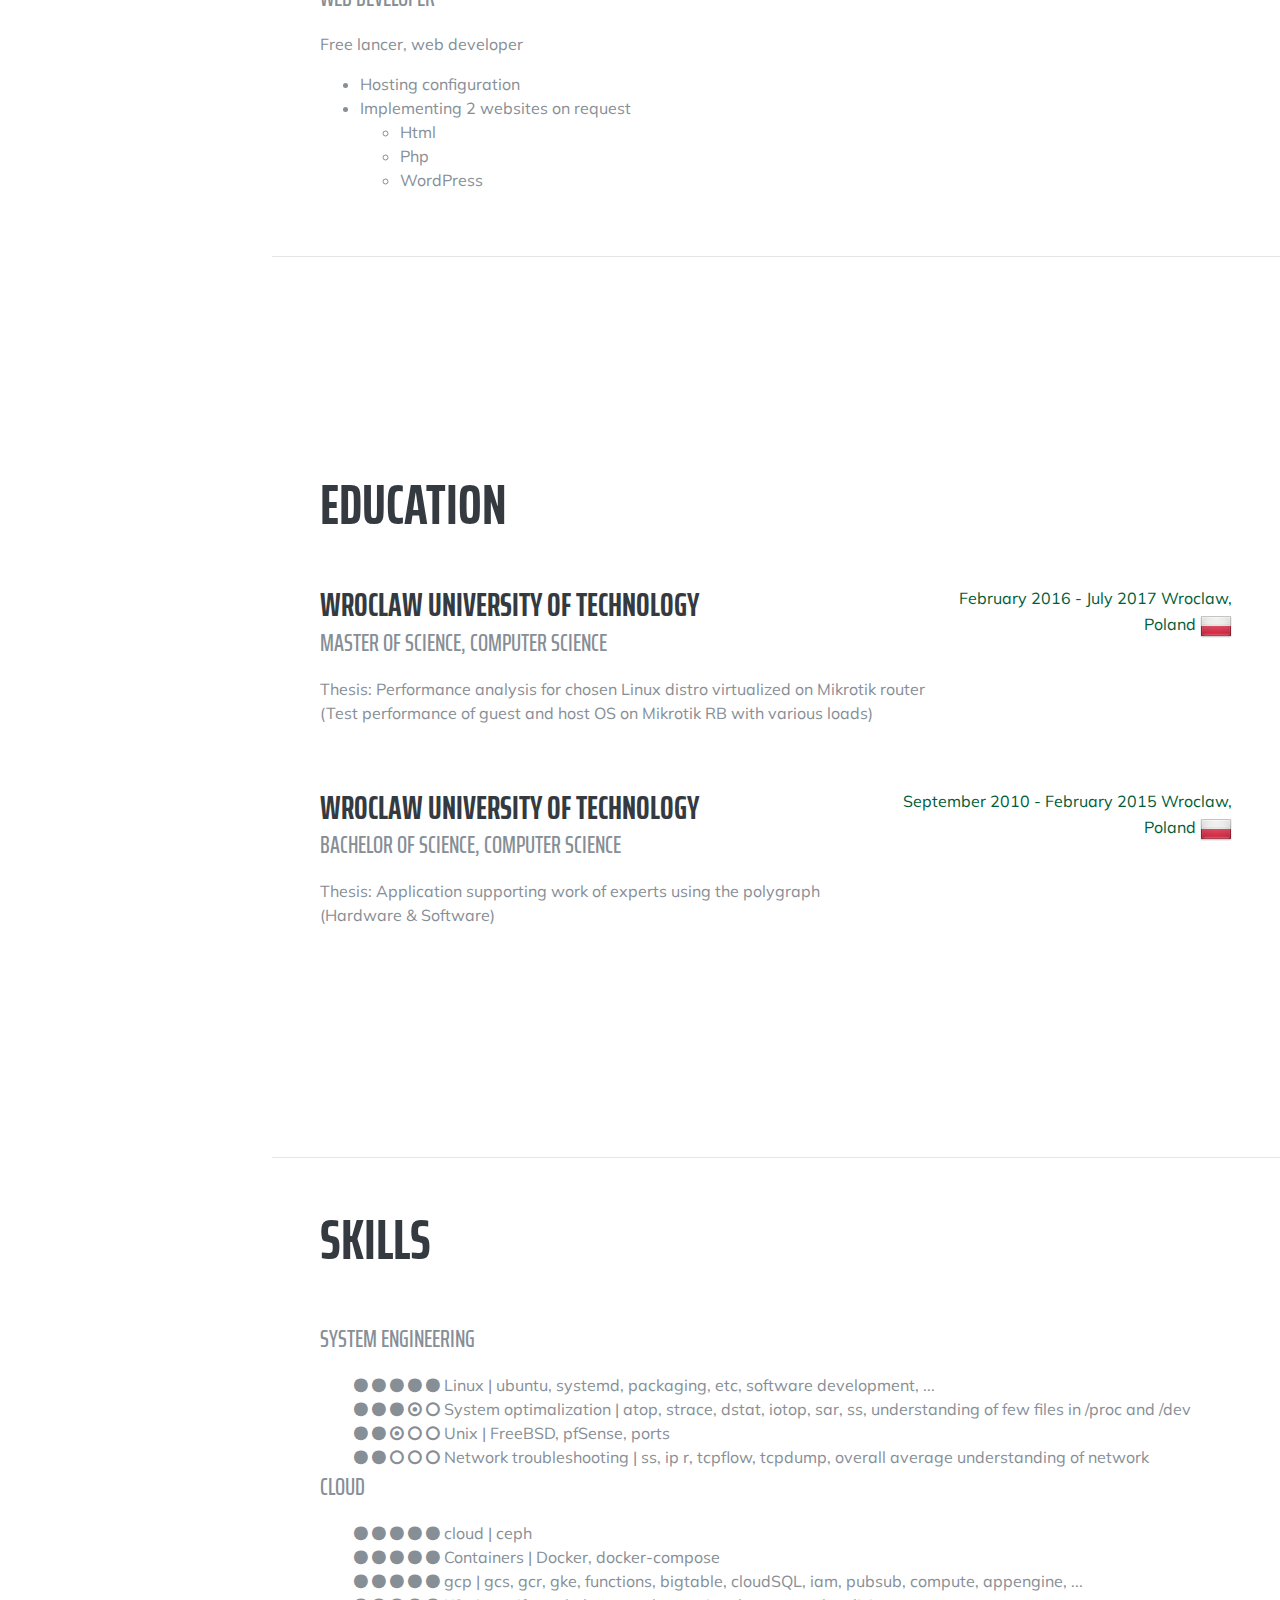
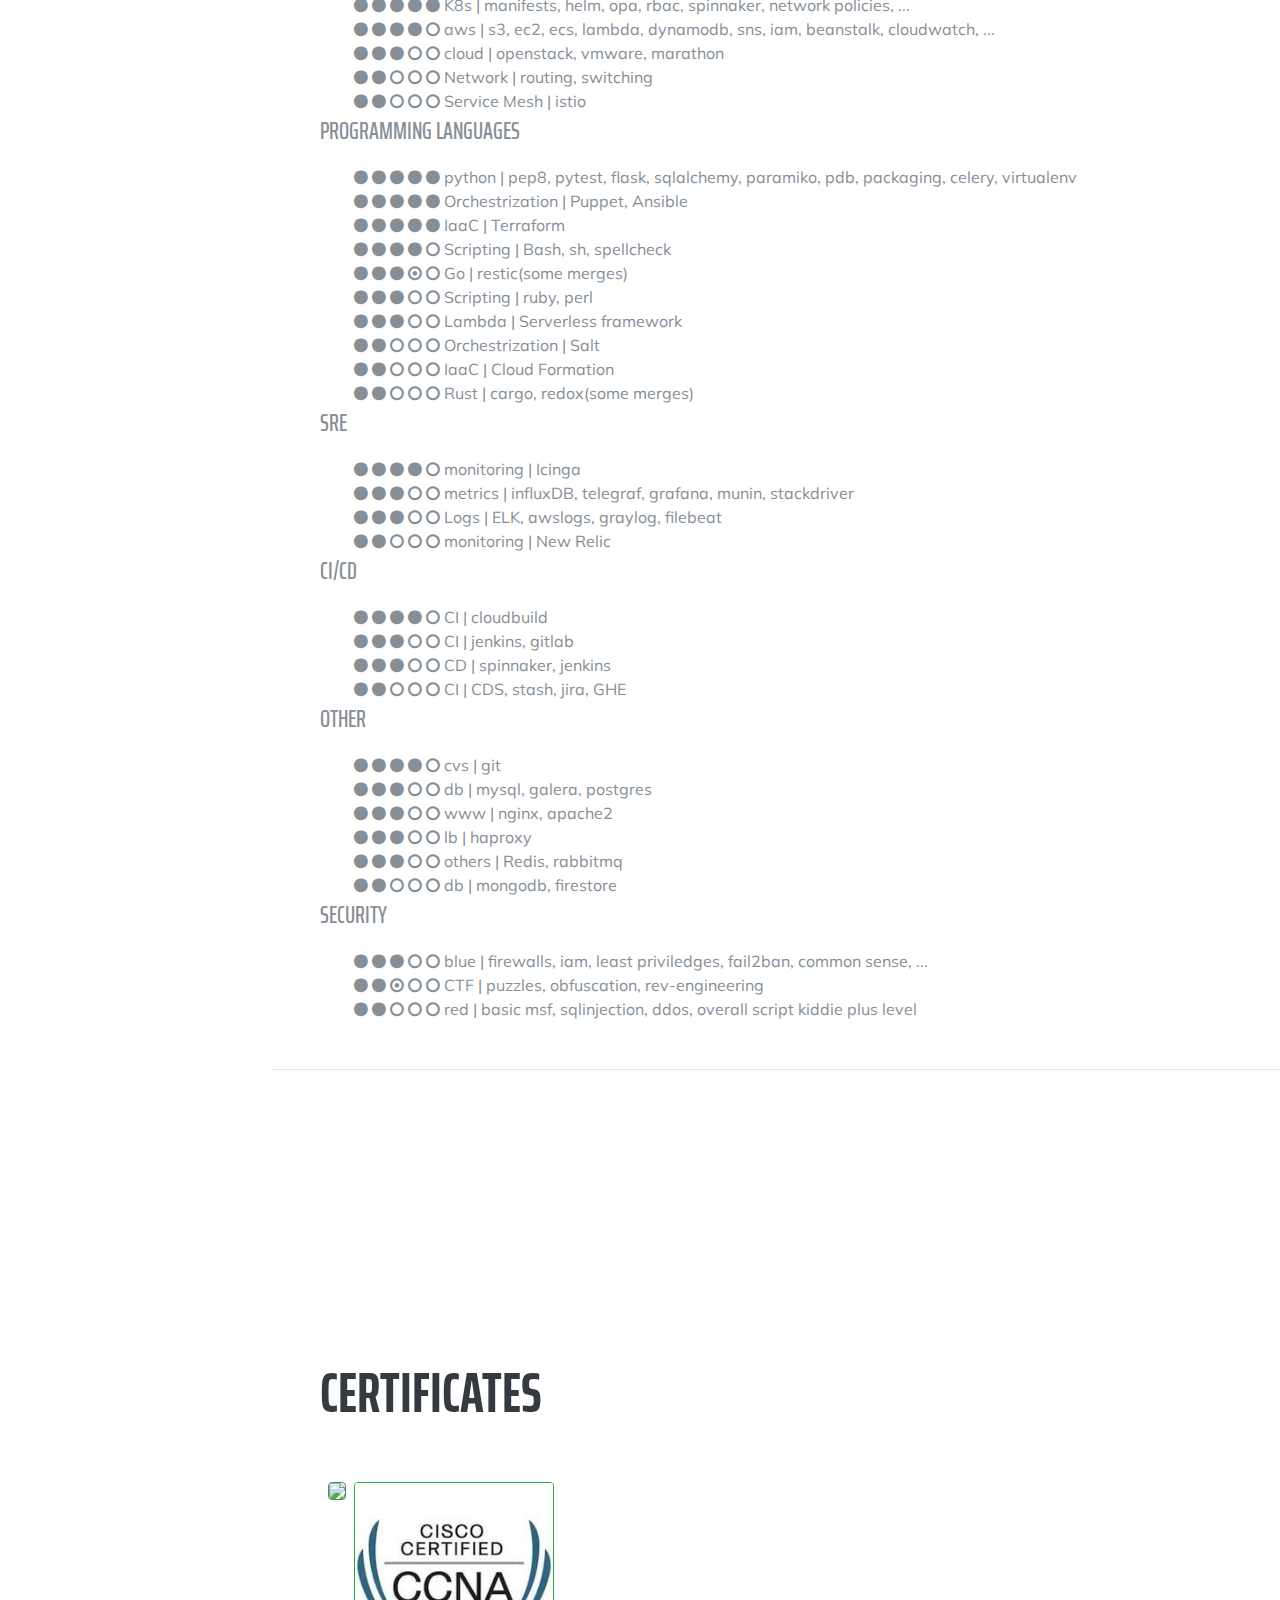
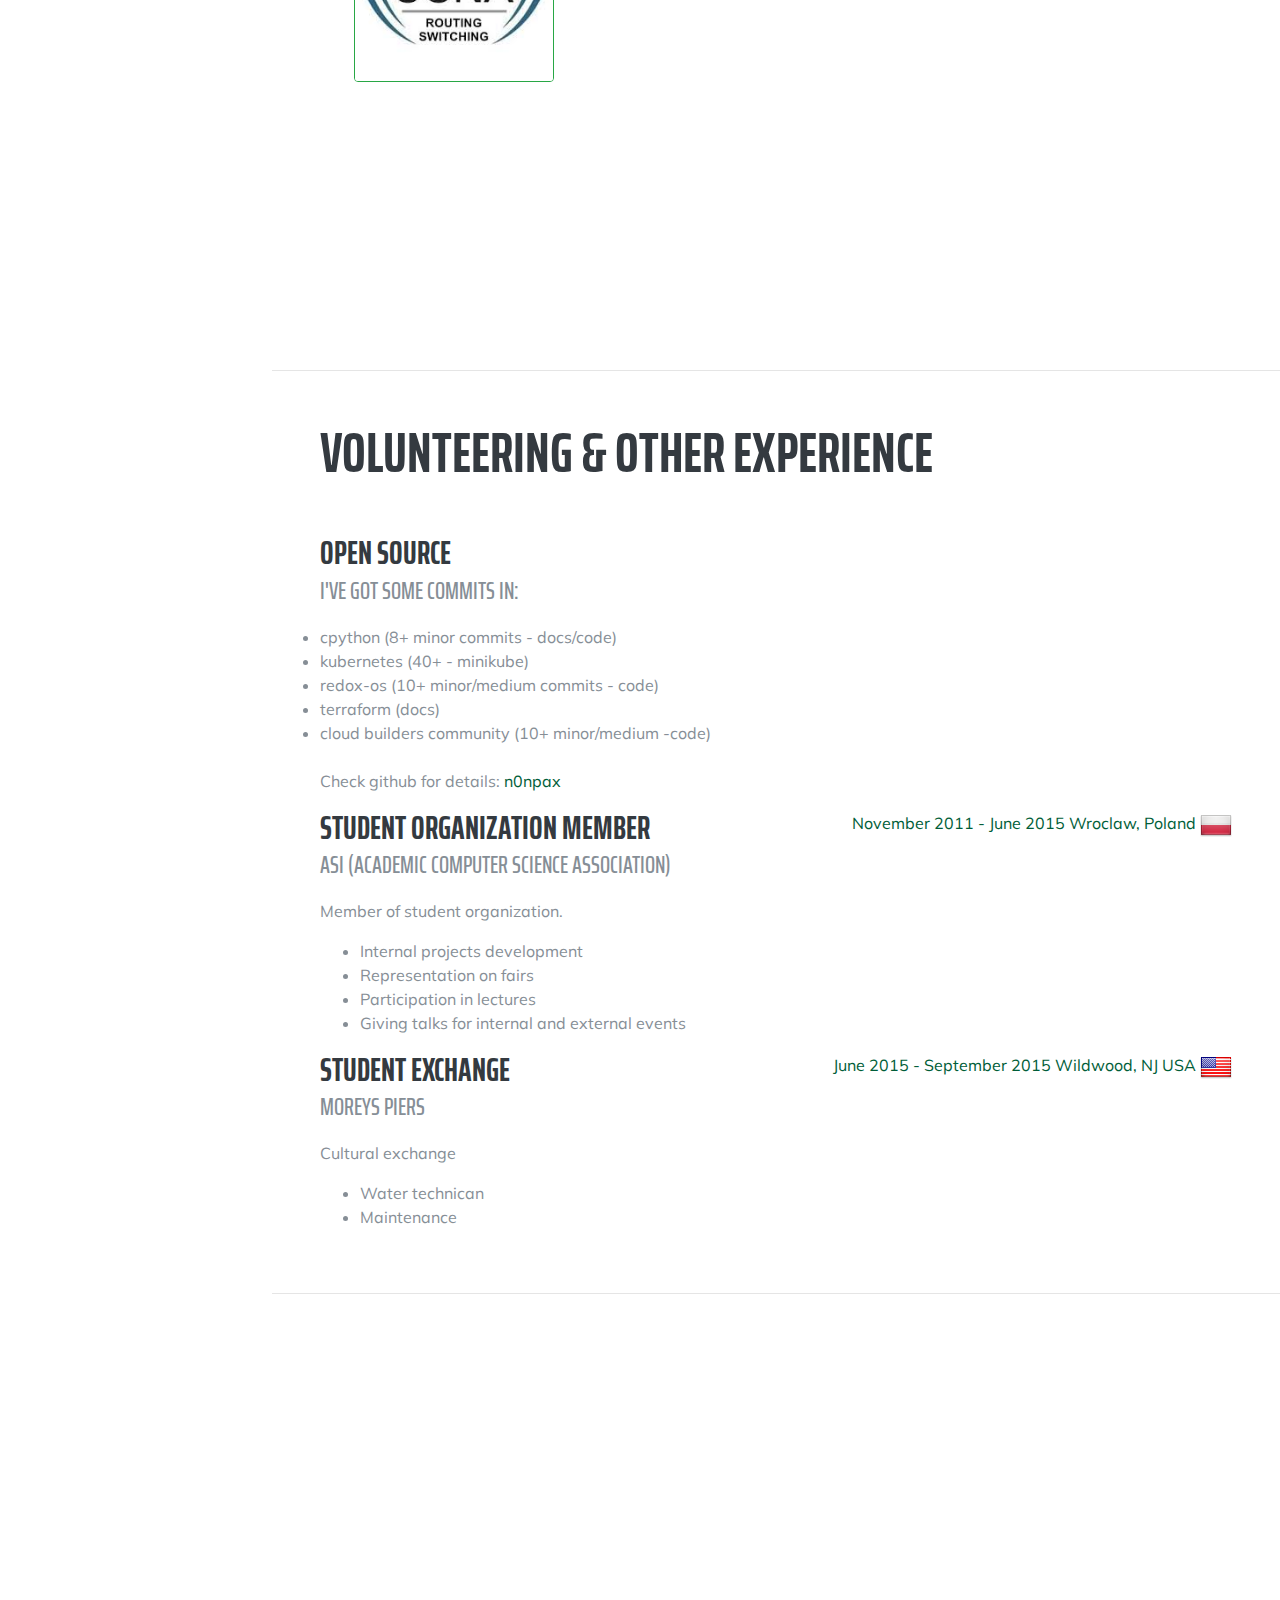
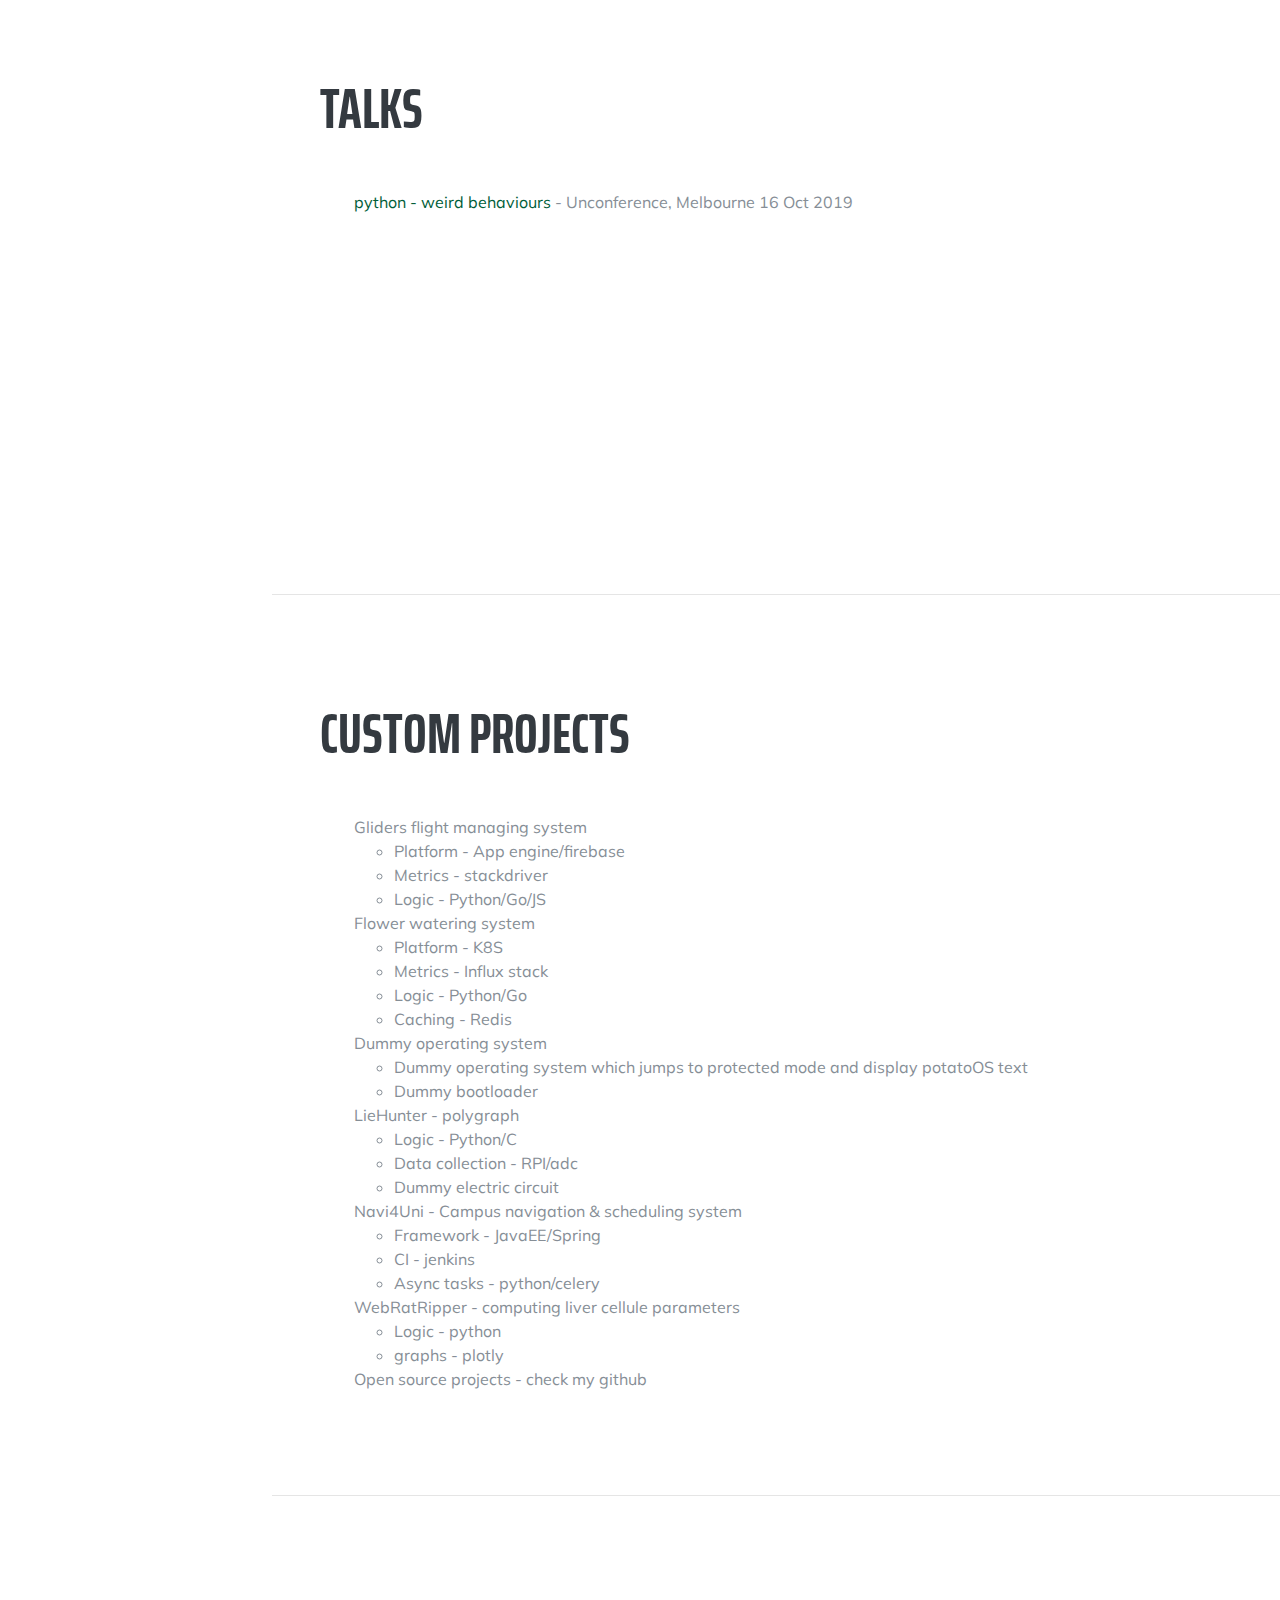
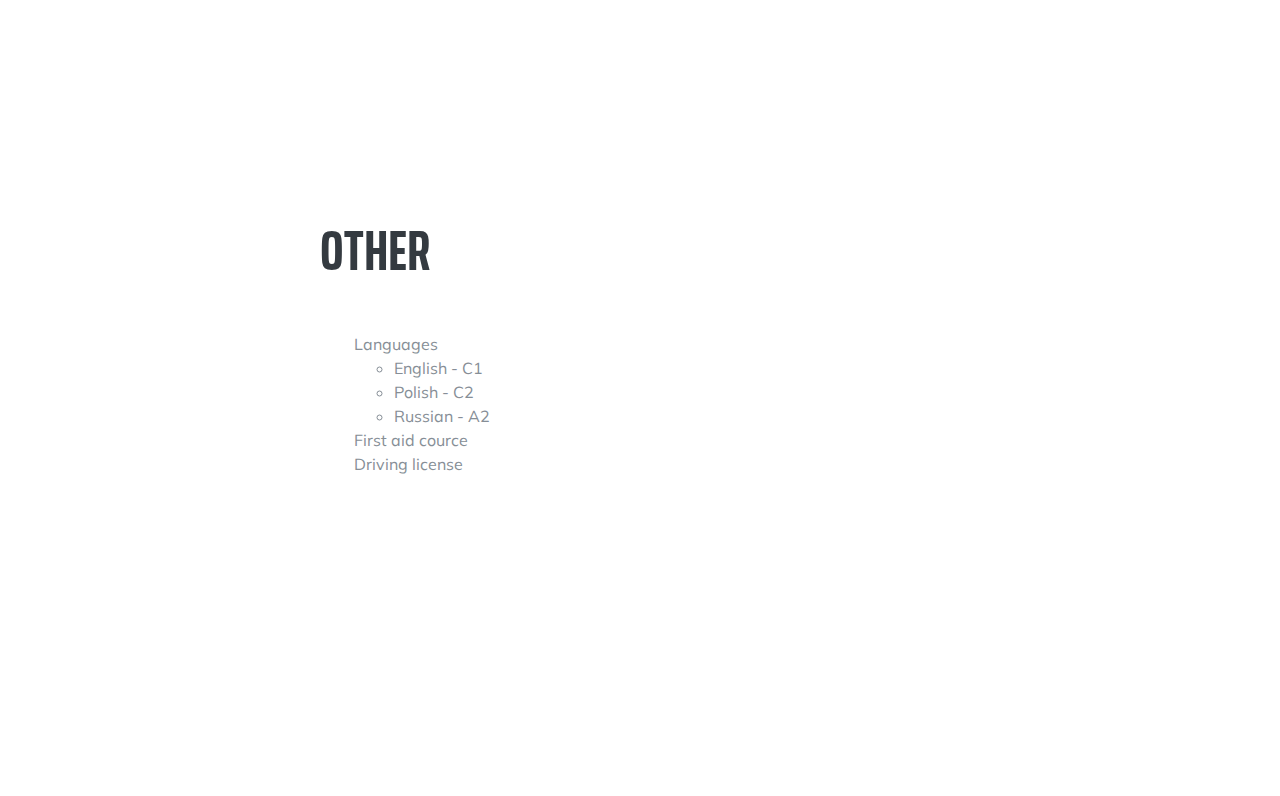
==== commit 78d77edb: "add talk on conference" ====
--- a/index.html
+++ b/index.html
@@ -65,6 +65,9 @@
             </li>
             <li class="nav-item">
                 <a class="nav-link js-scroll-trigger" href="#projects">Projects</a>
+            </li>
+            <li class="nav-item">
+                <a class="nav-link js-scroll-trigger" href="#talks">Talks</a>
             </li>
             <li class="nav-item">
                 <a class="nav-link js-scroll-trigger" href="#other">Other</a>
@@ -903,6 +906,16 @@
     </section>
 
     <hr class="m-0">
+    <section class="resume-section p-3 p-lg-5 d-flex flex-column" id="talks">
+        <div class="my-auto">
+            <h2 class="mb-5">Talks</h2>
+            <ul class="fa-ul mb-0">
+		    <li><a href="https://sched.co/VdAl"> python - weird behaviours</a> - Unconference, Melbourne 16 Oct 2019</li>
+            </ul>
+        </div>
+    </section>
+    <hr class="m-0">
+
 
     <section class="resume-section p-3 p-lg-5 d-flex flex-column" id="projects">
         <div class="my-auto">
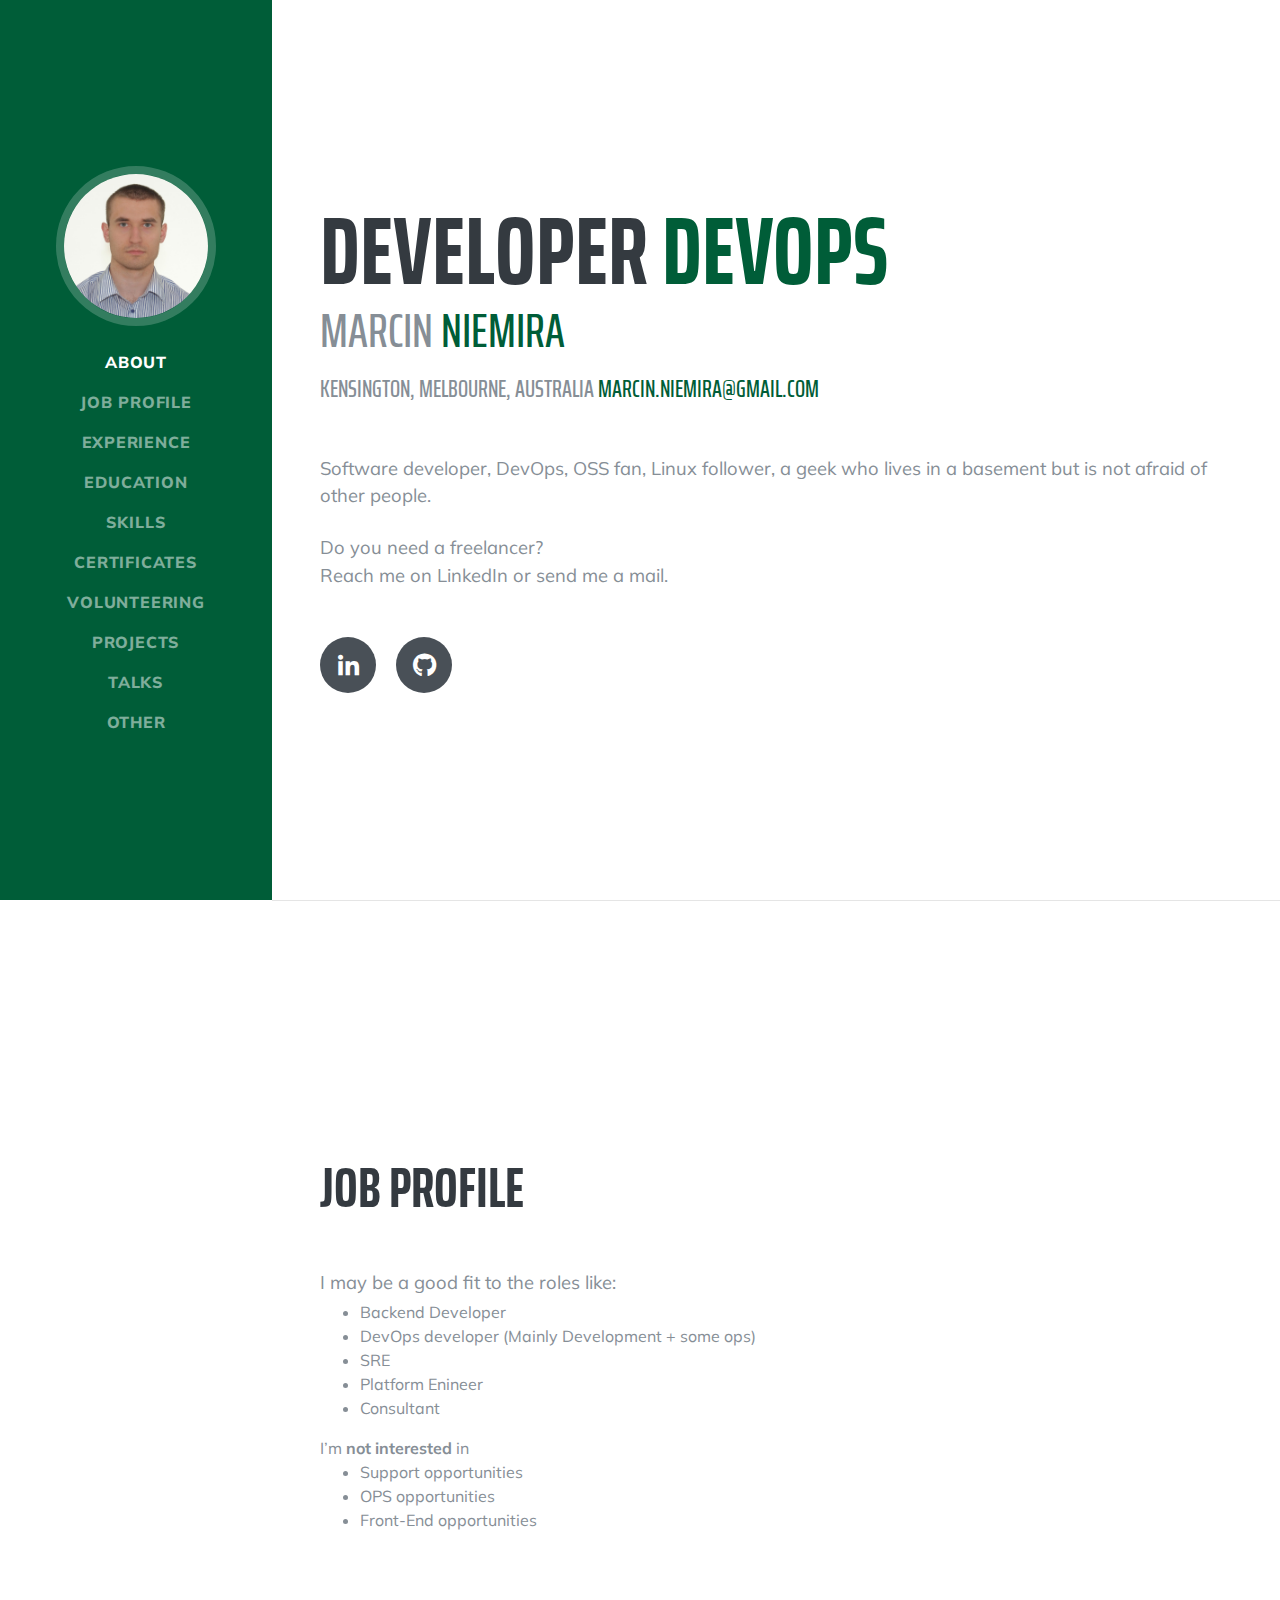
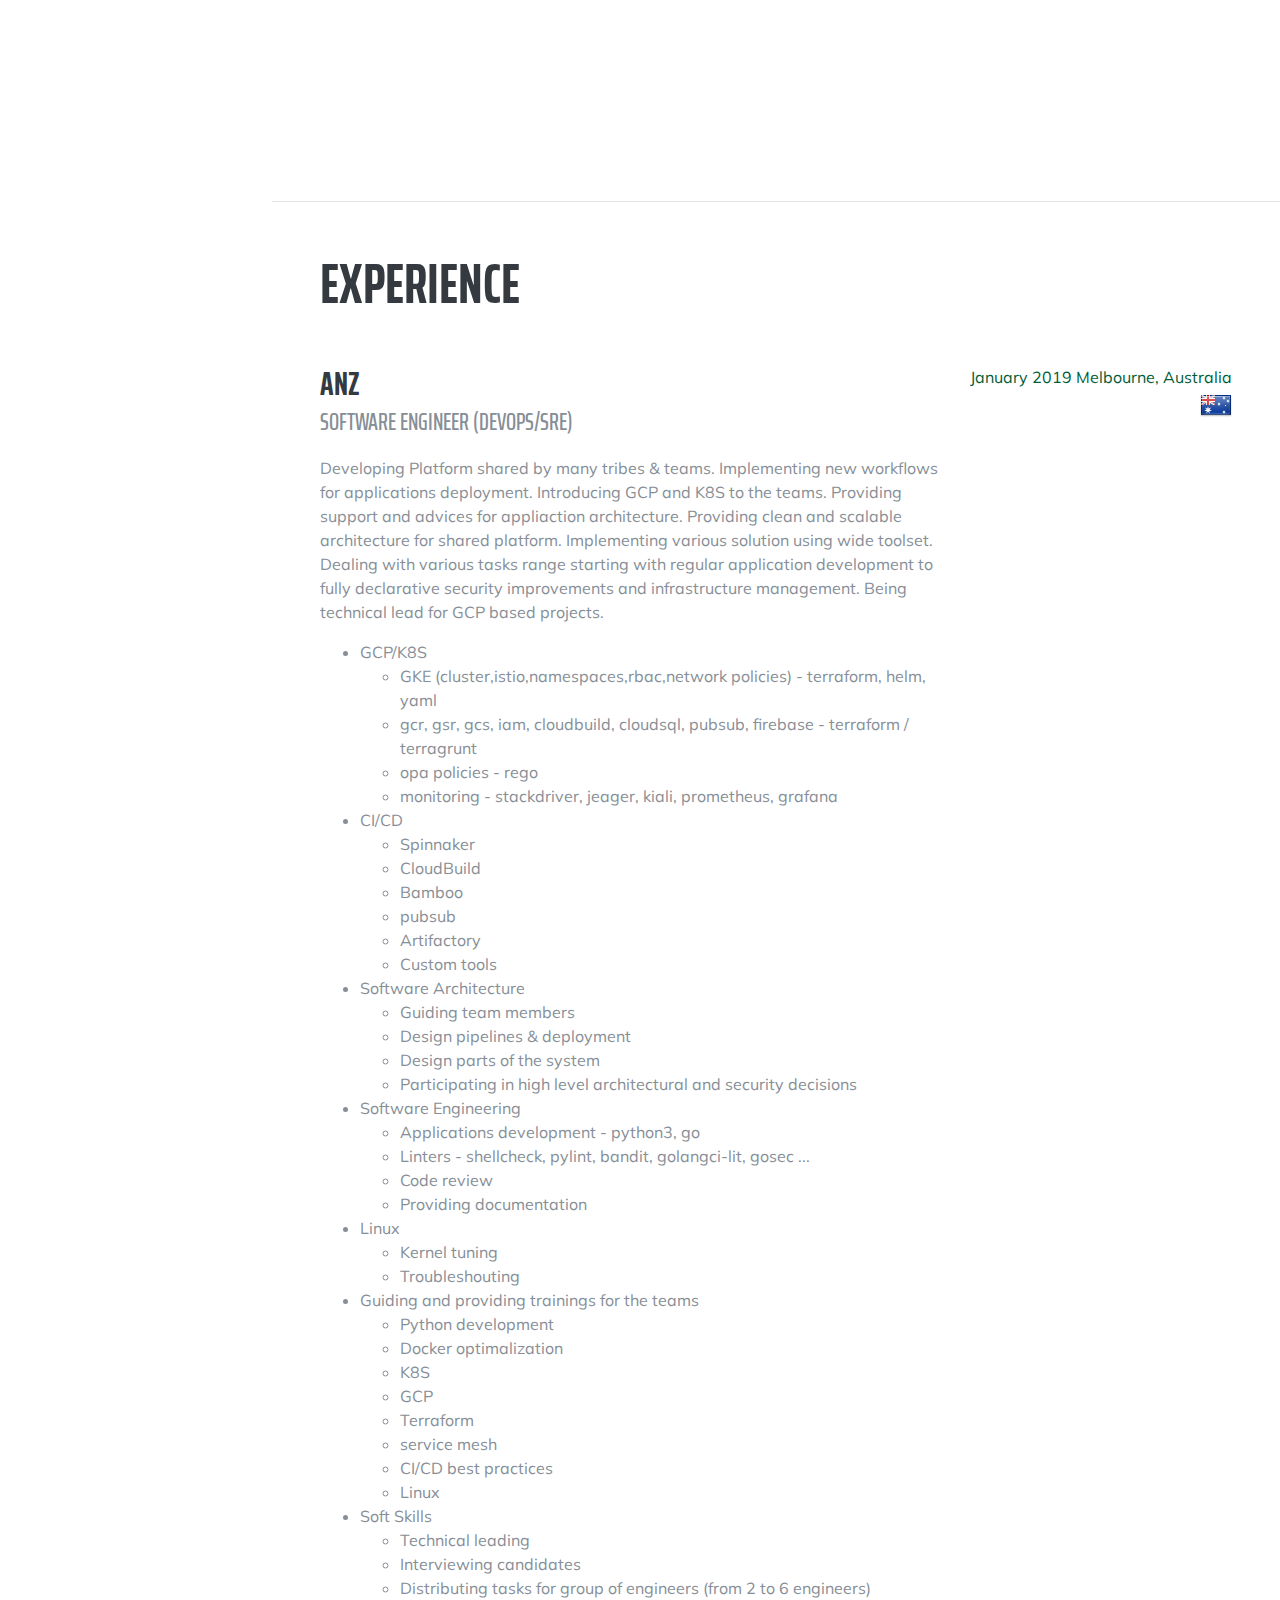
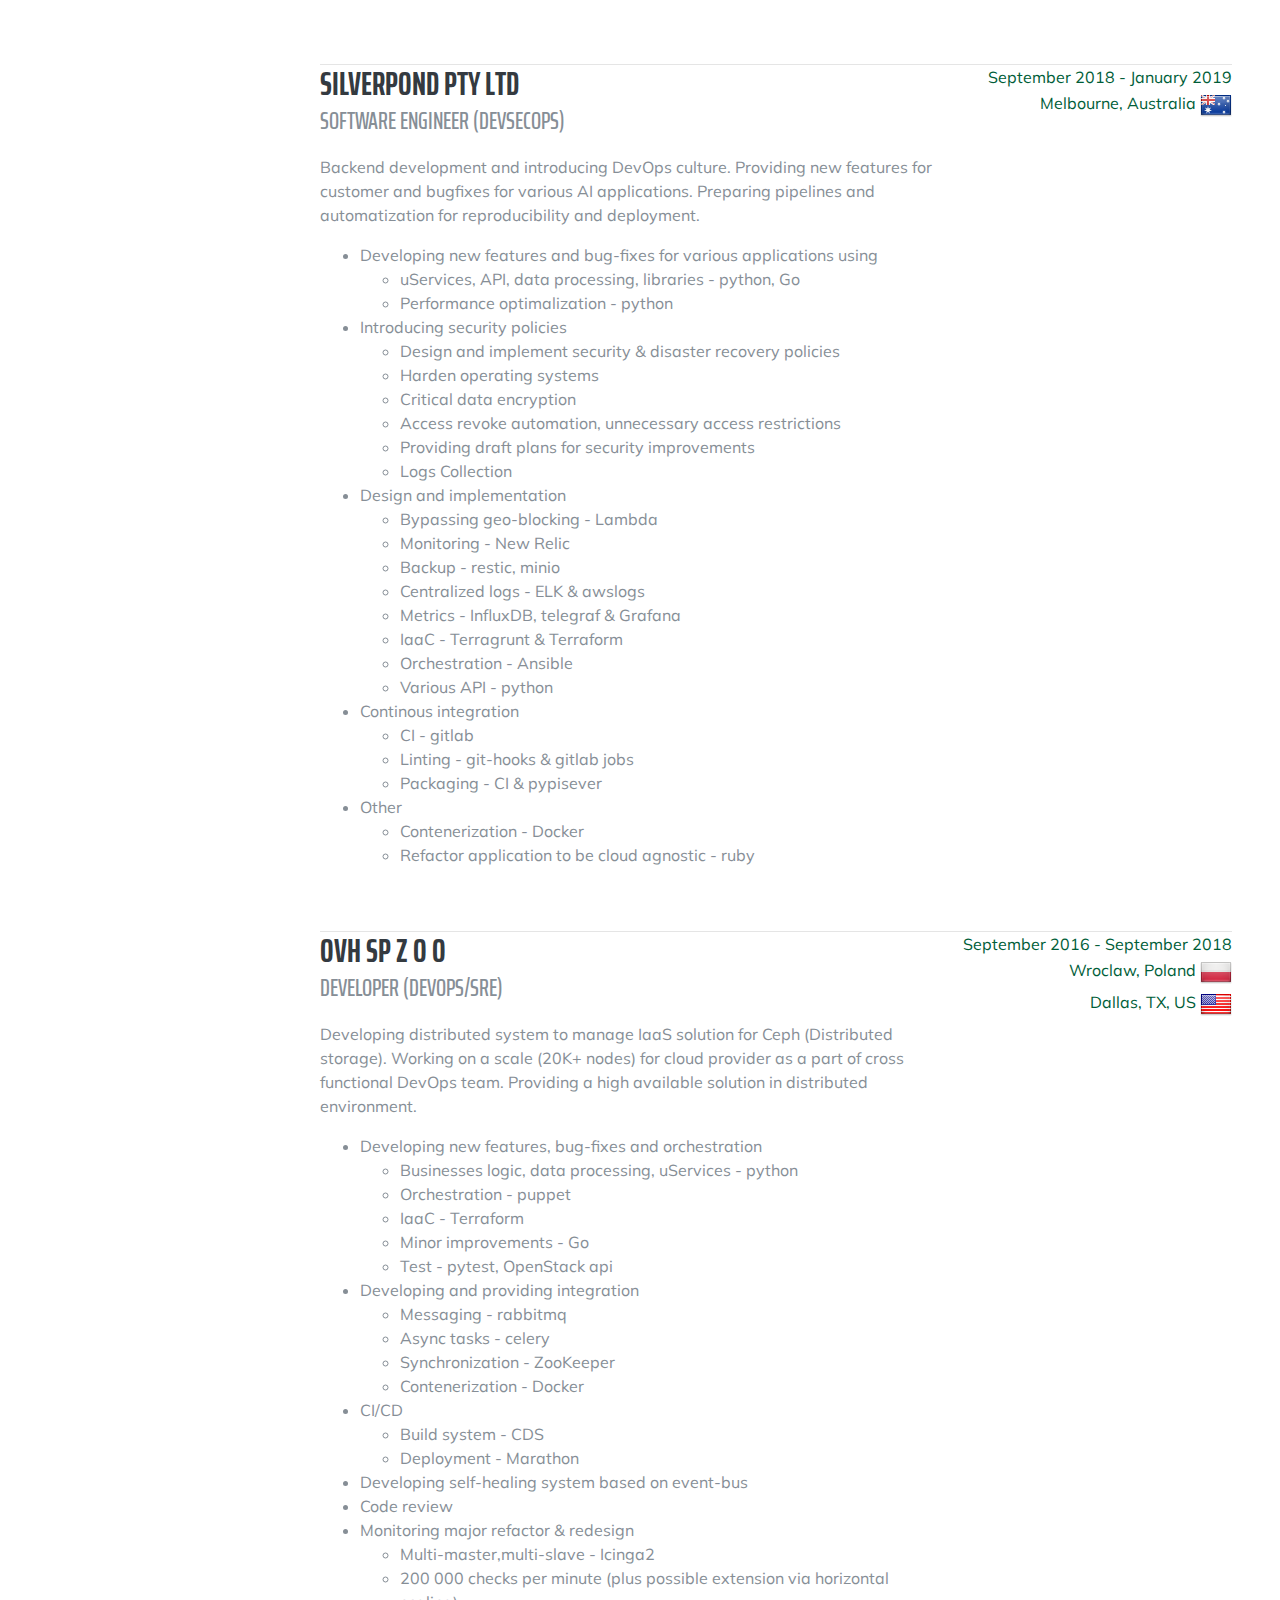
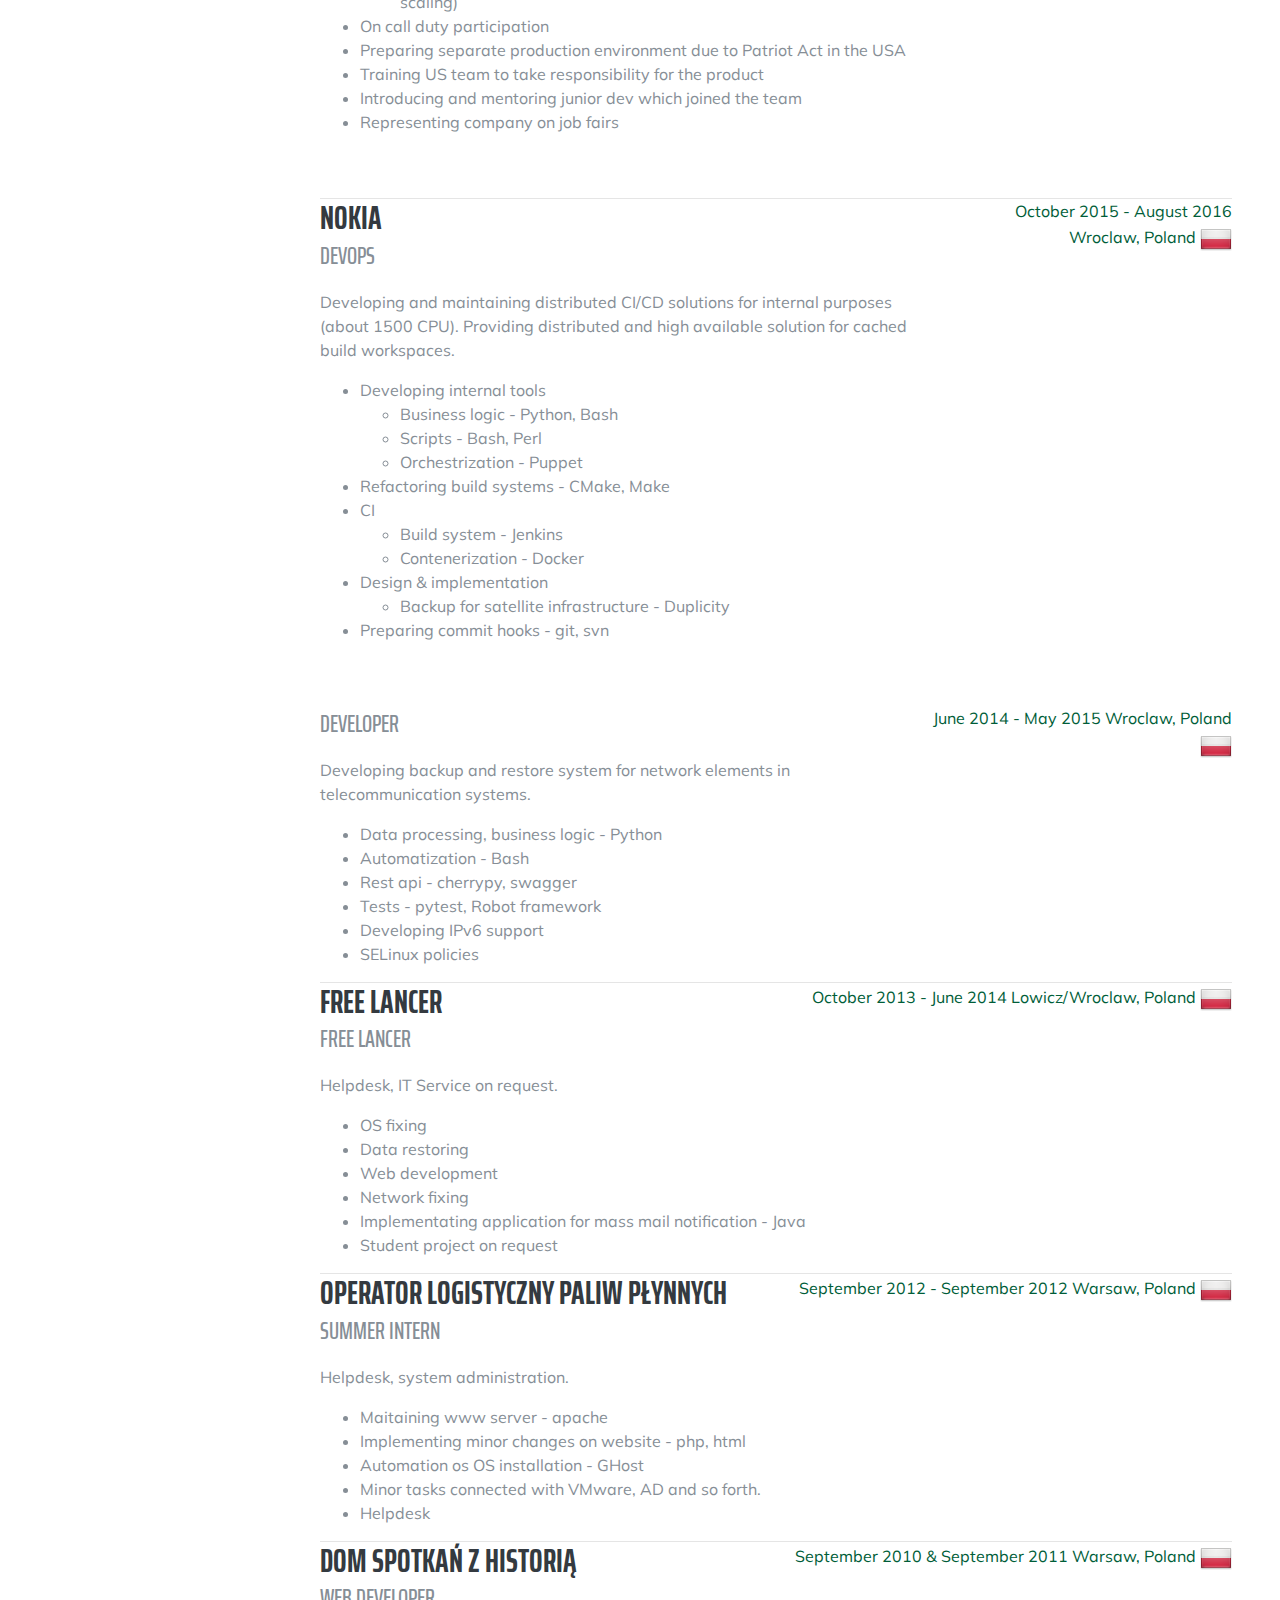
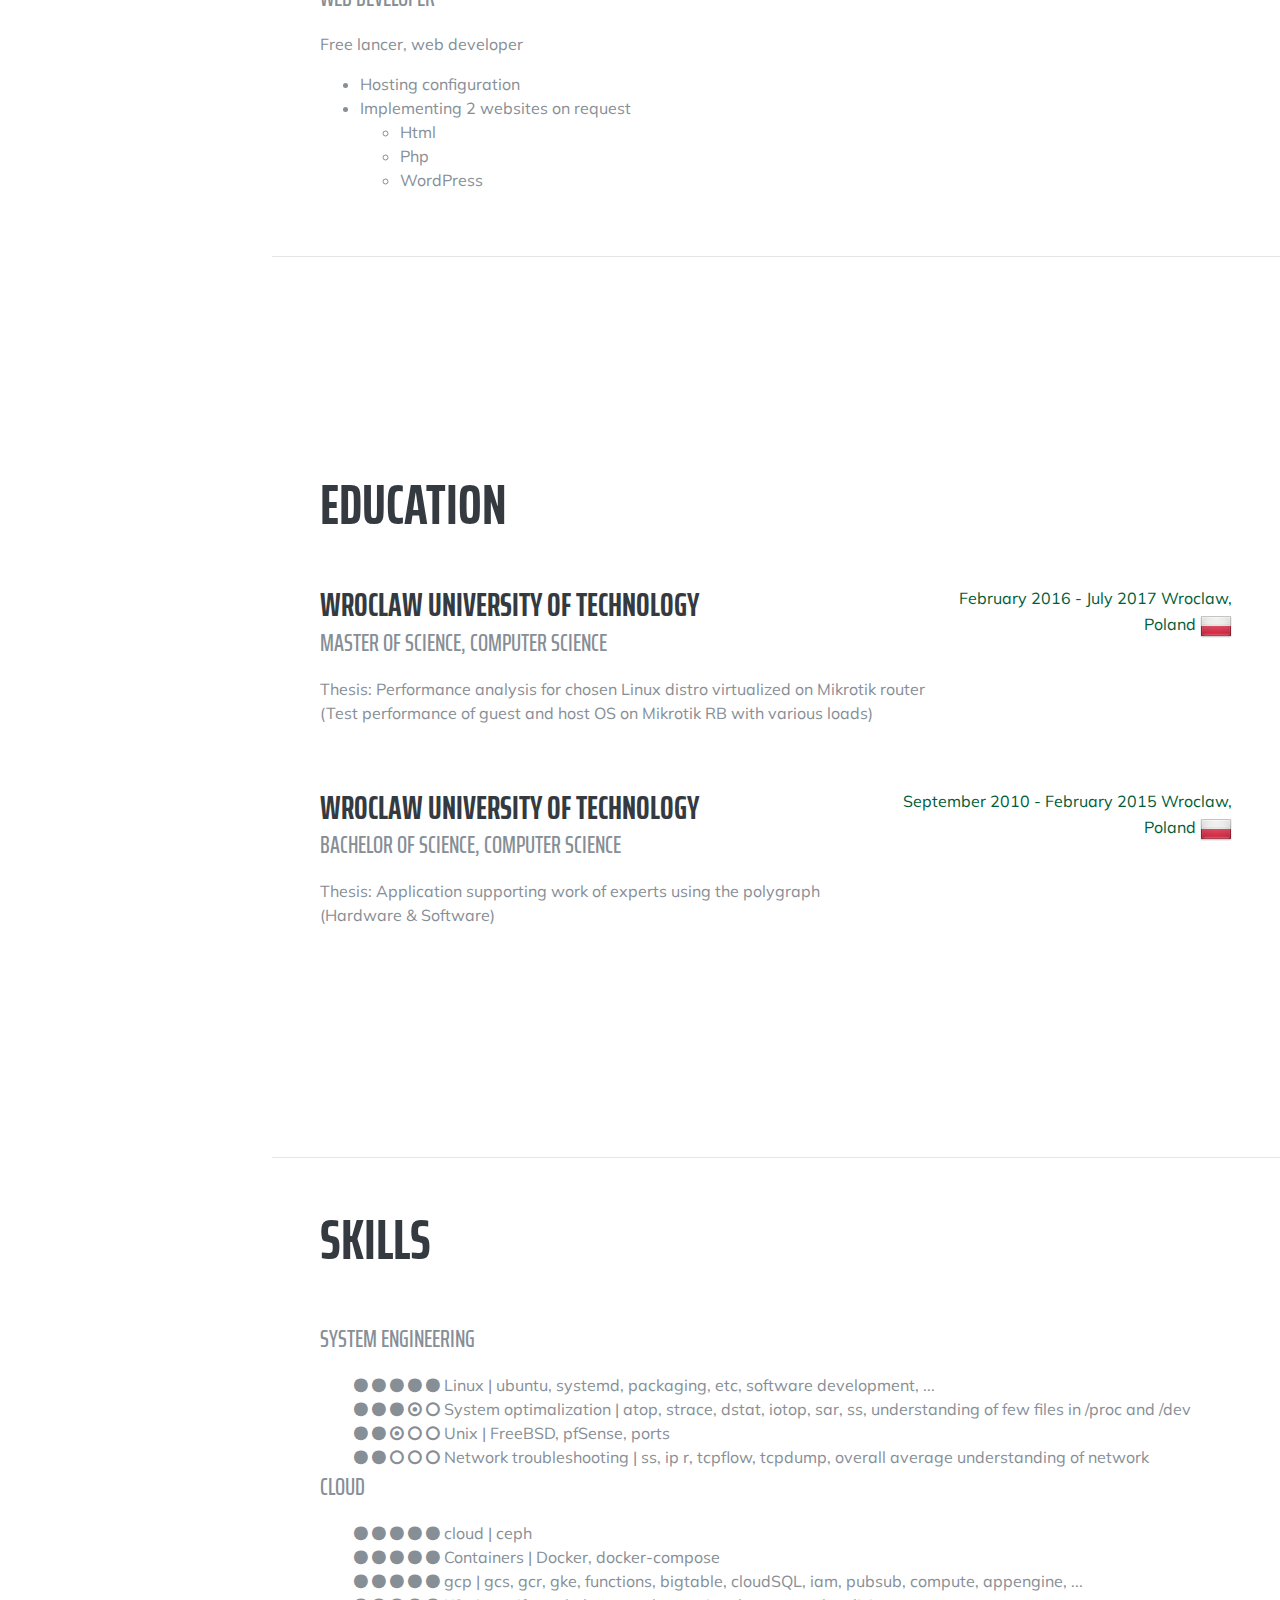
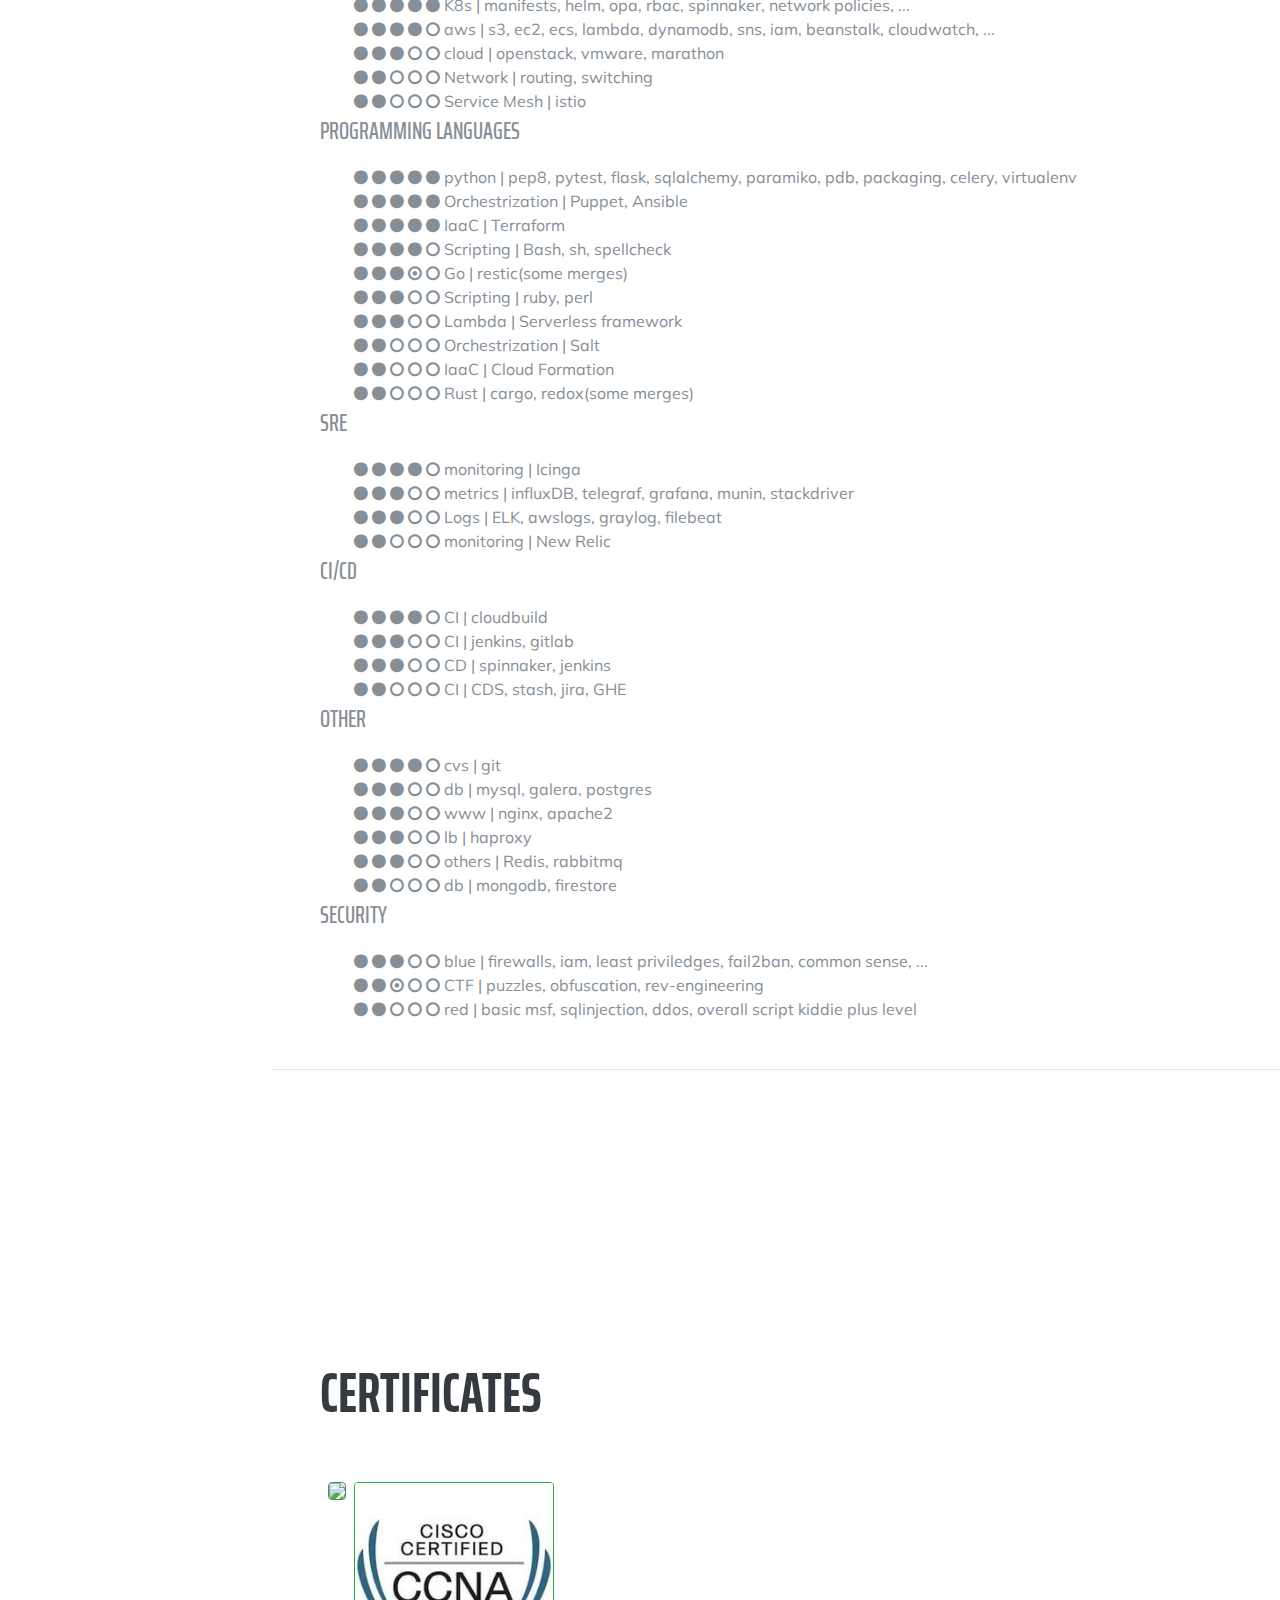
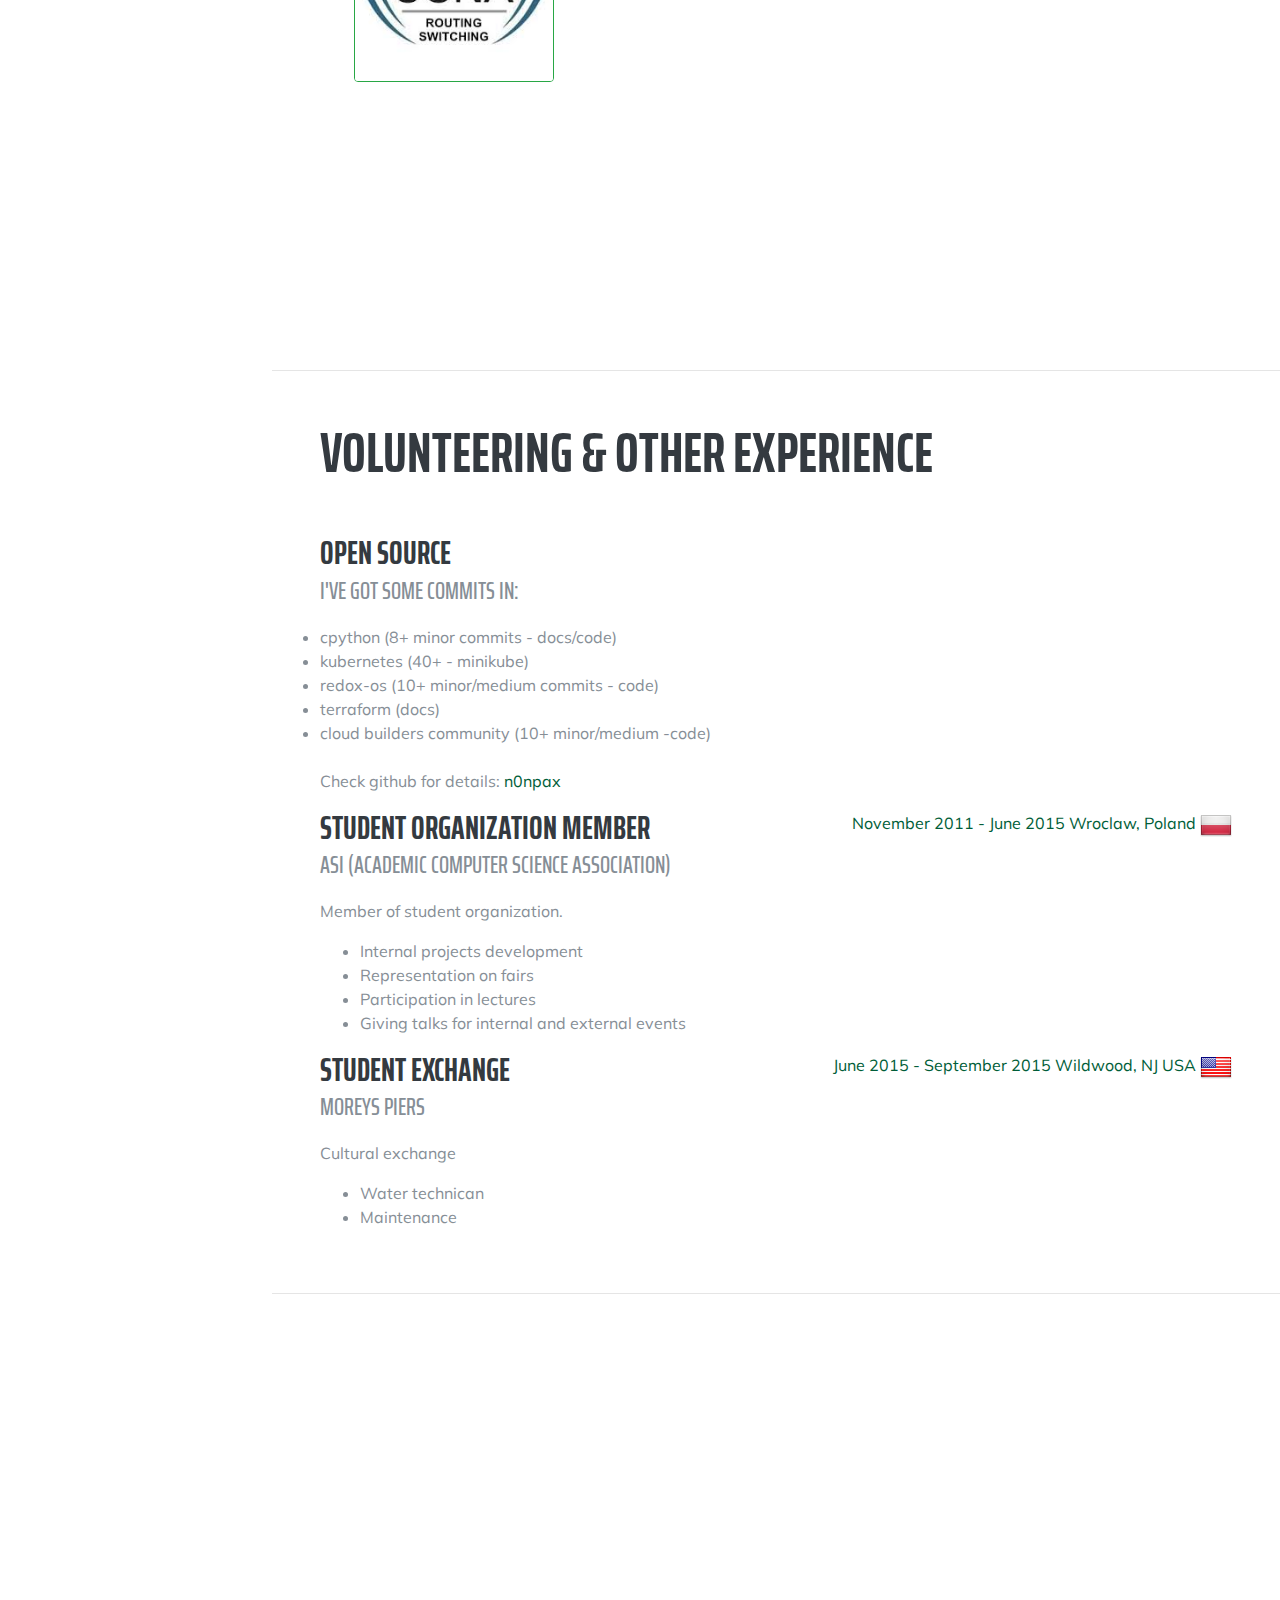
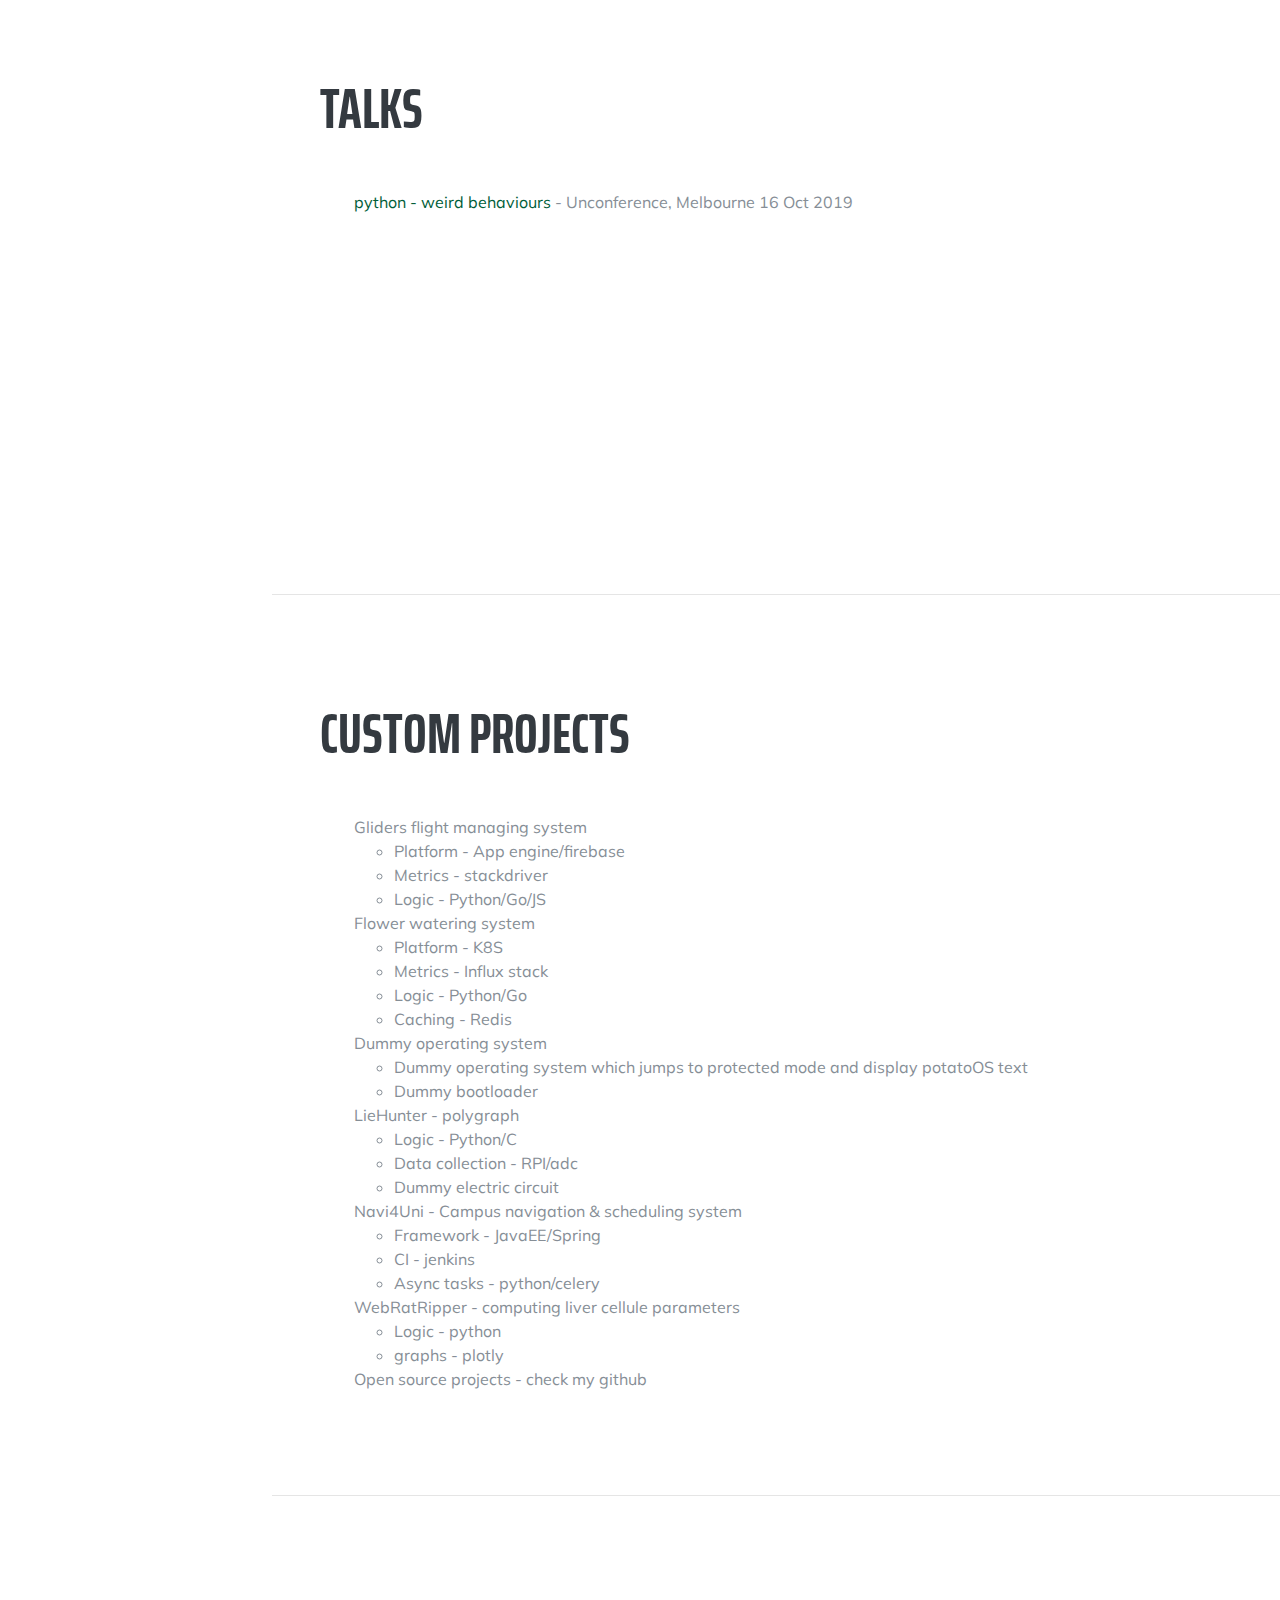
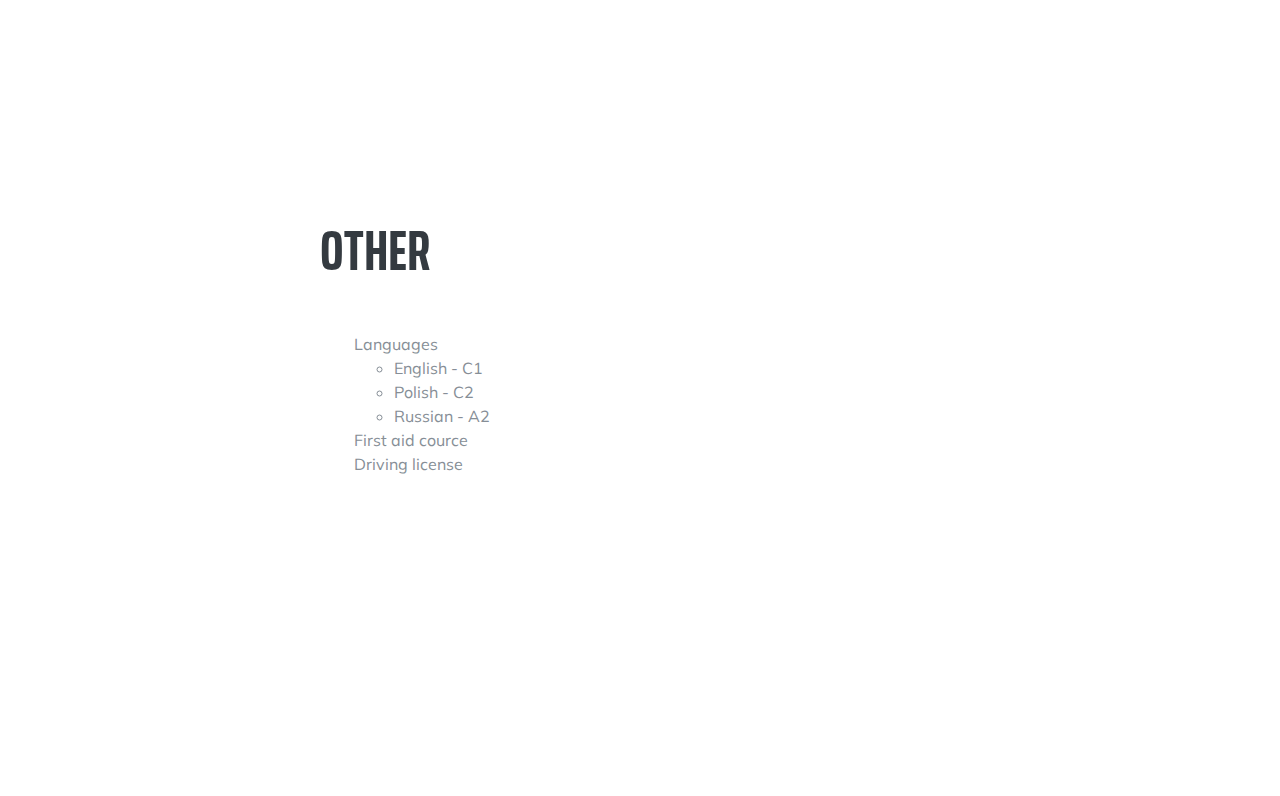
==== commit 3dd1e570: "Update index.html" ====
--- a/index.html
+++ b/index.html
@@ -133,8 +133,8 @@
             </ul>
             I’m <strong>not interested</strong> in
 	    <ul>
-	            <li>support opportunities</li>
-		    <li>ops opportunities</li>
+	            <li>Support opportunities</li>
+		    <li>OPS opportunities</li>
 		    <li>Front-End opportunities</li>
             </ul>
             </p>
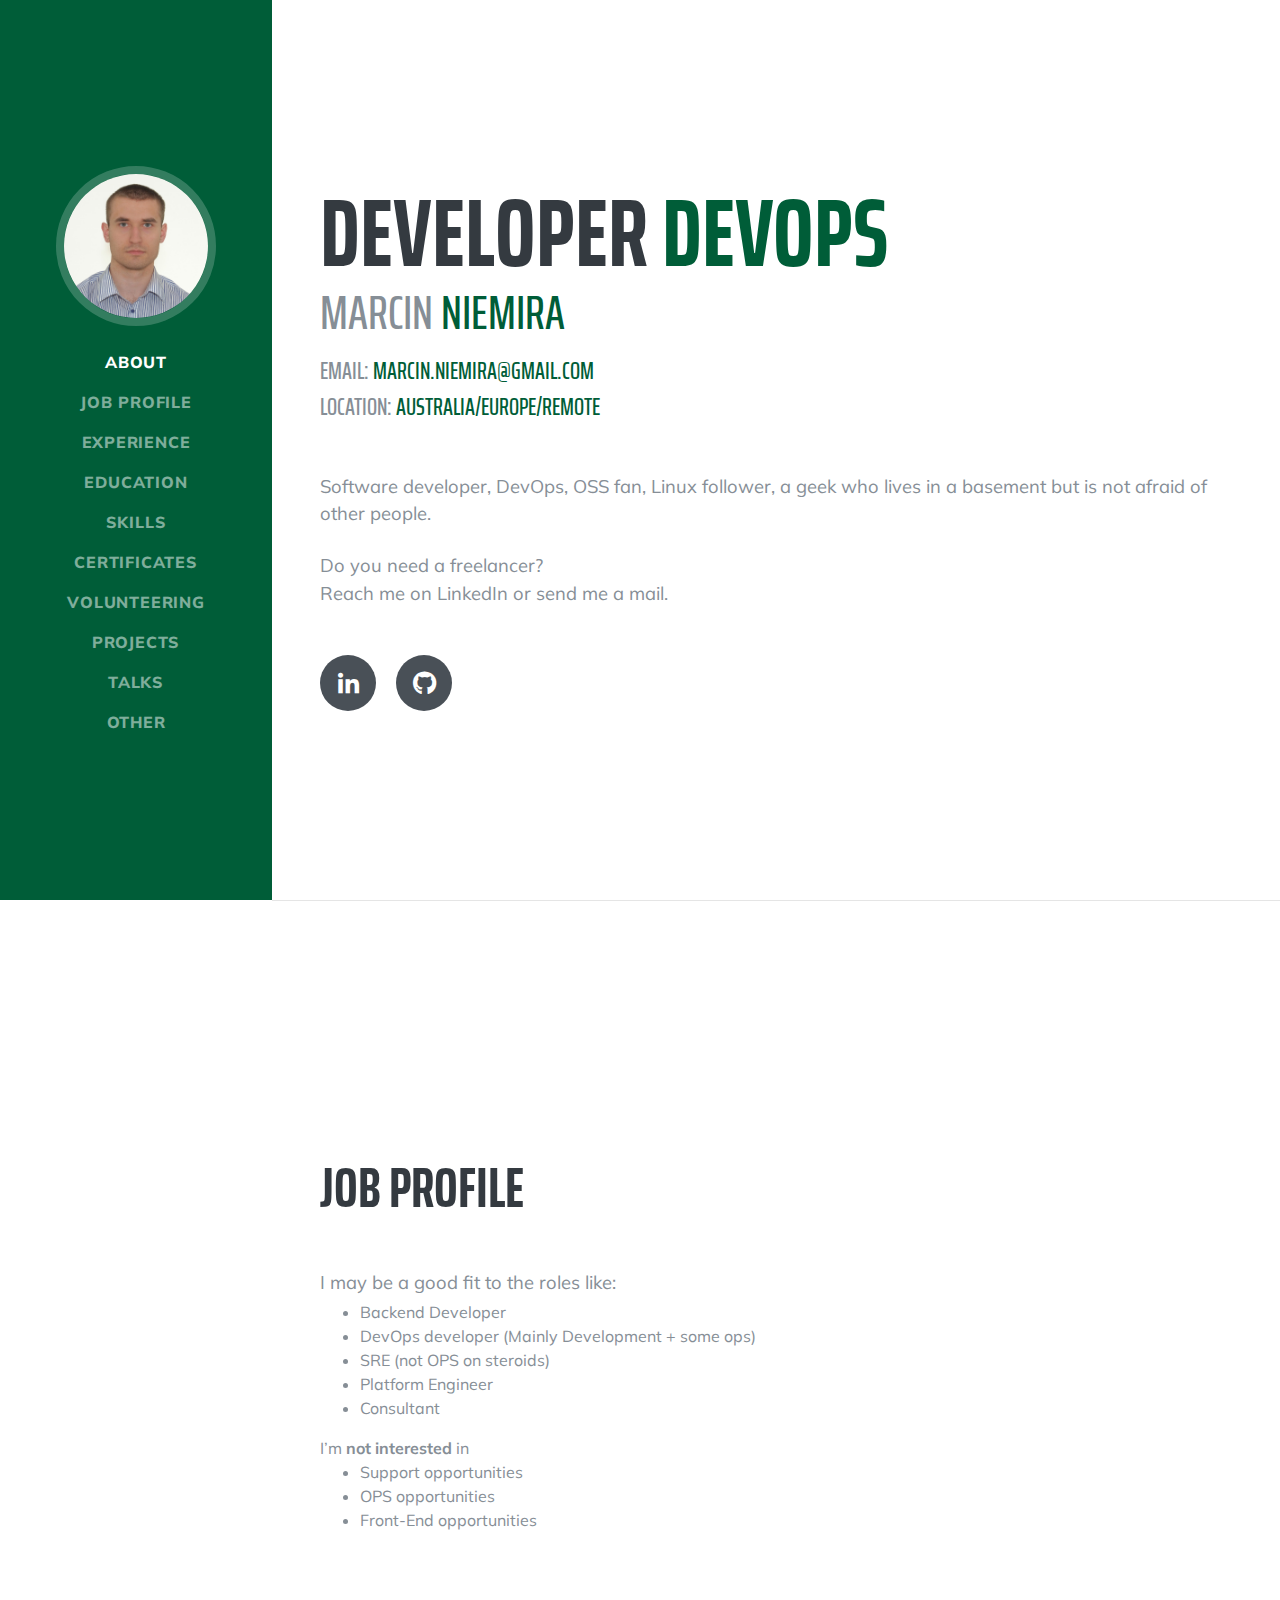
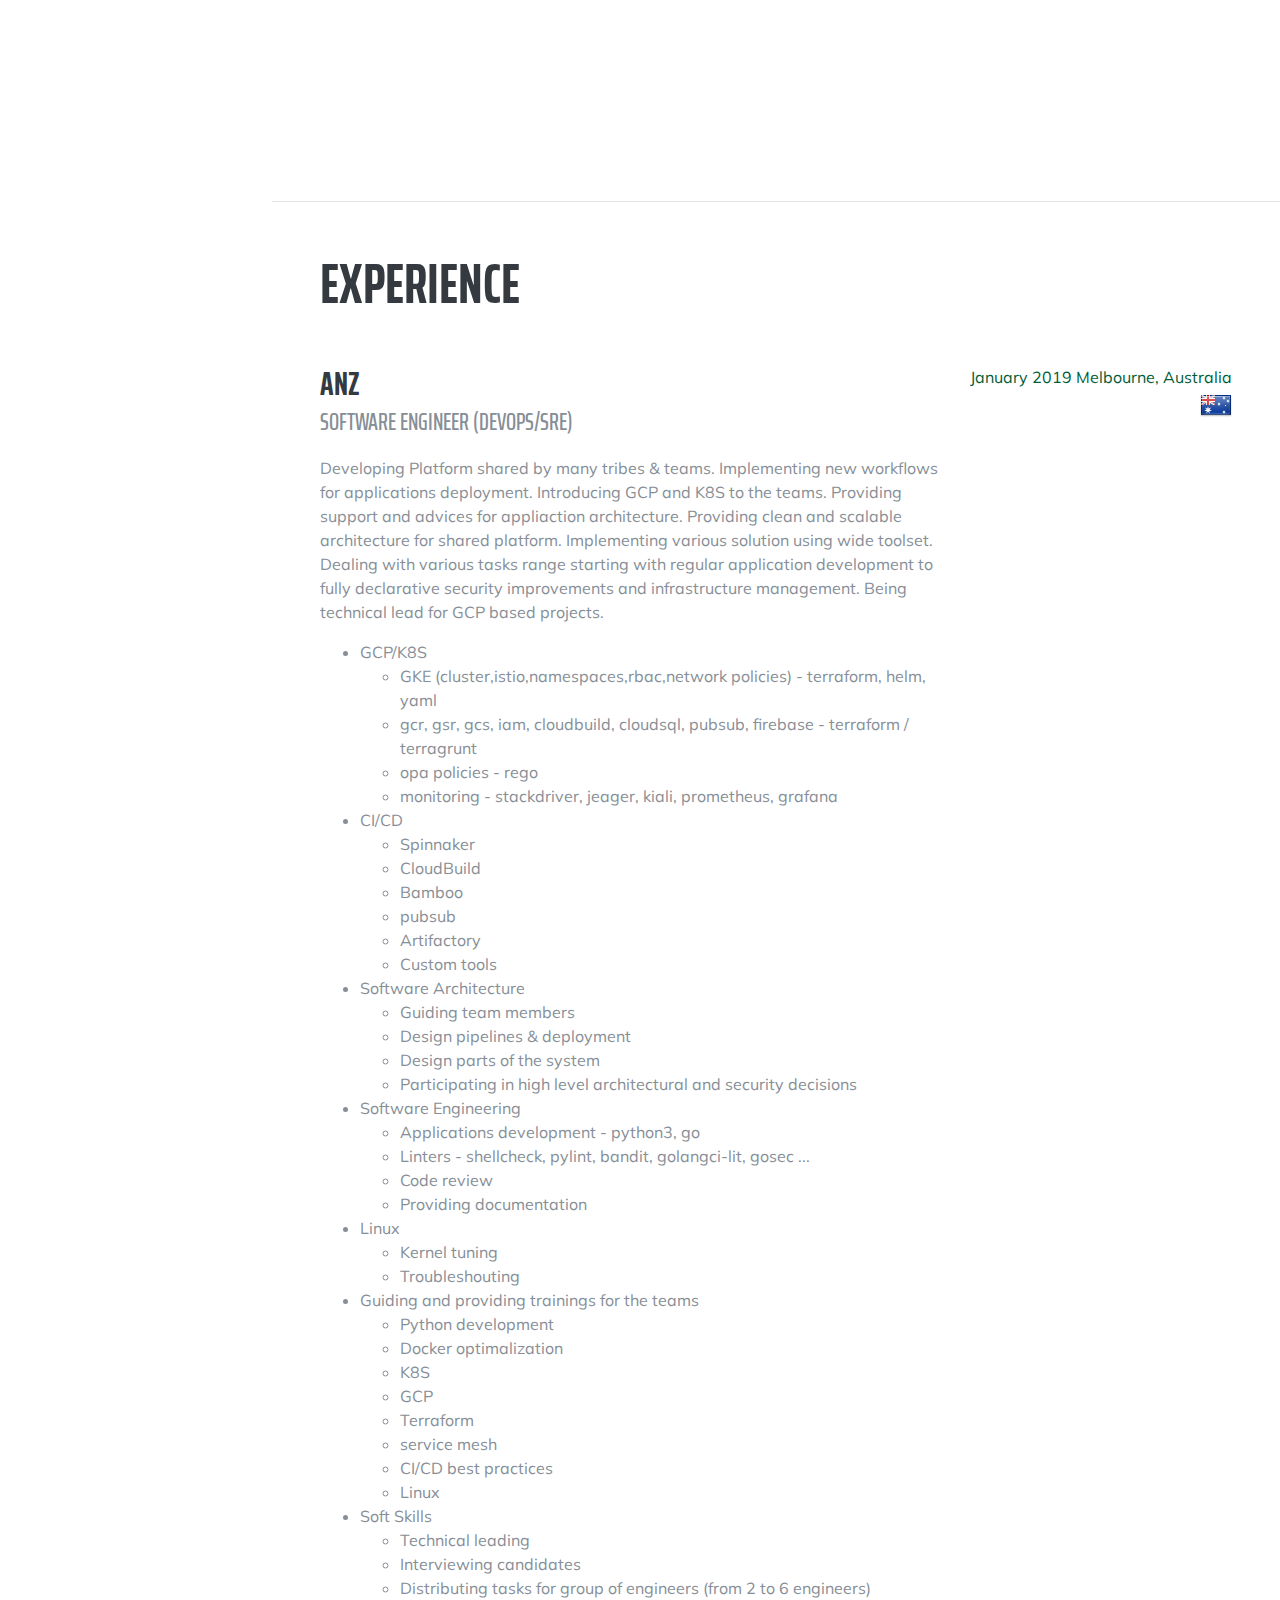
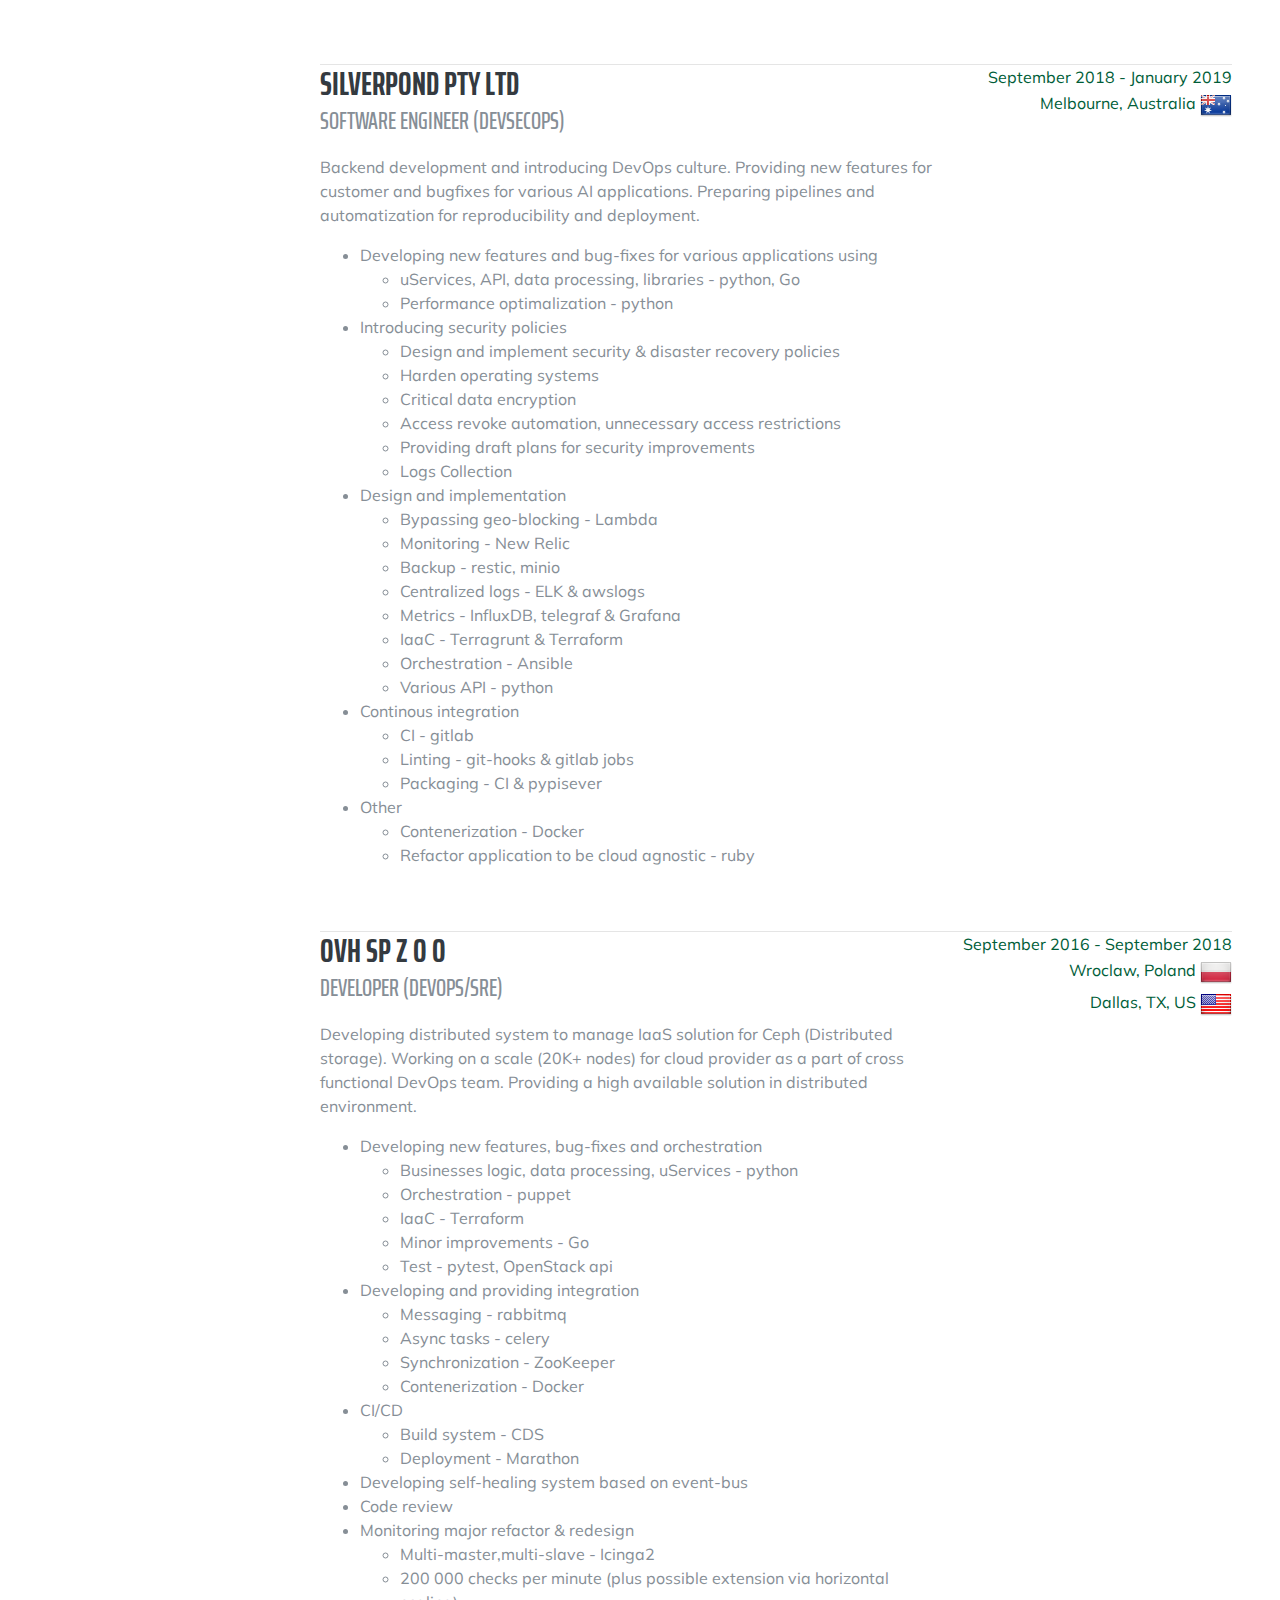
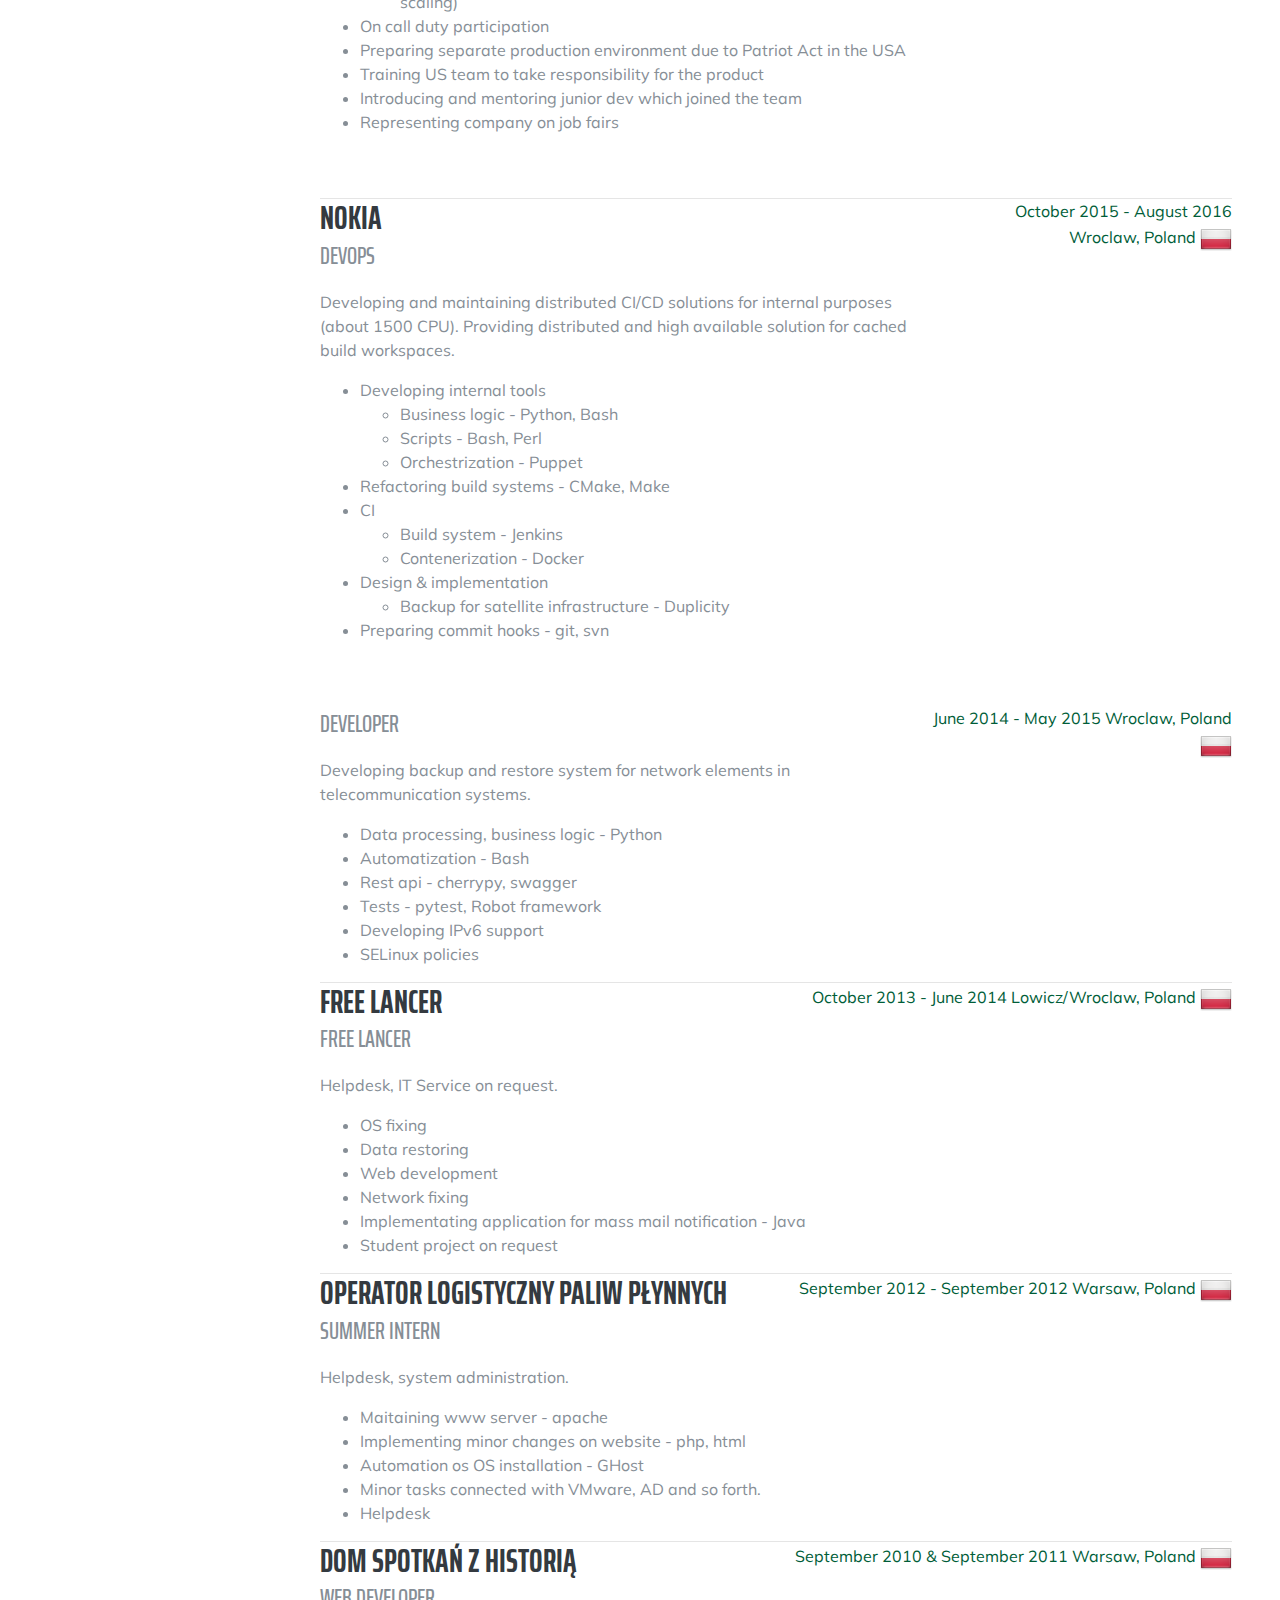
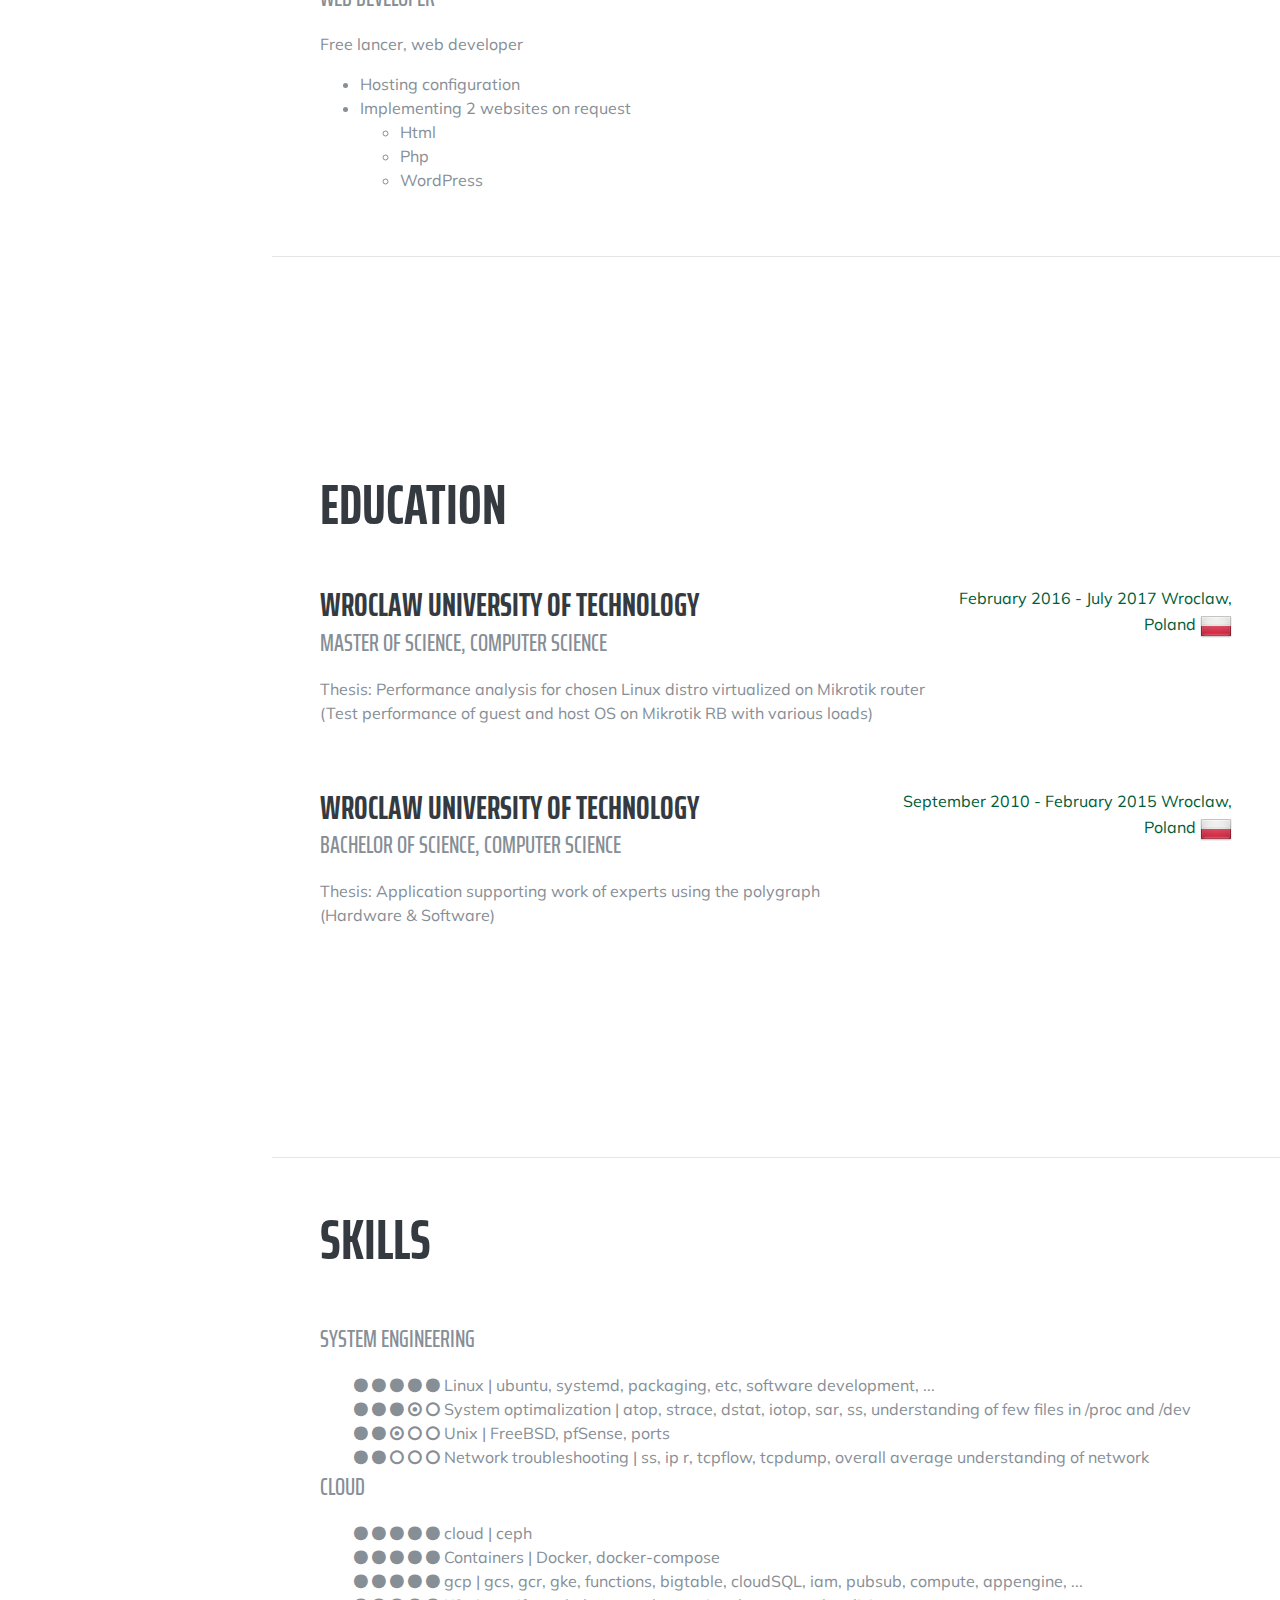
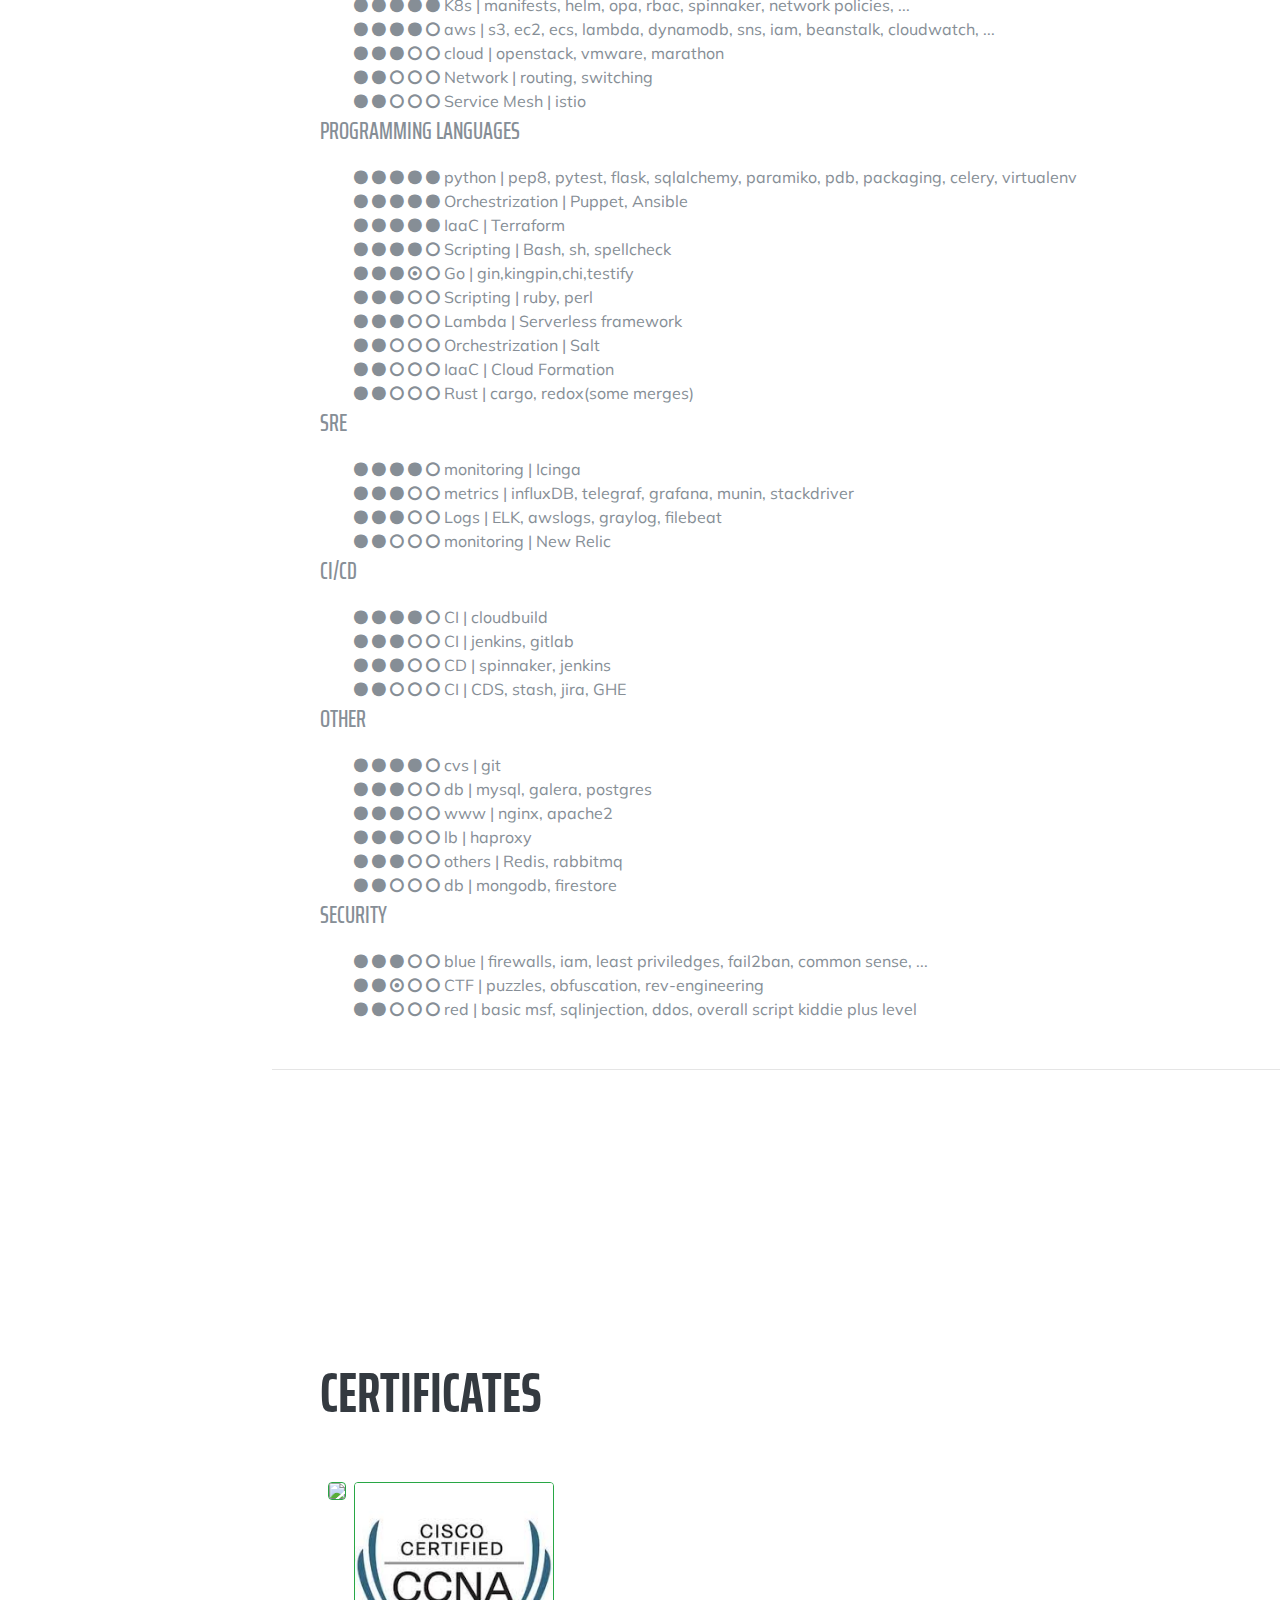
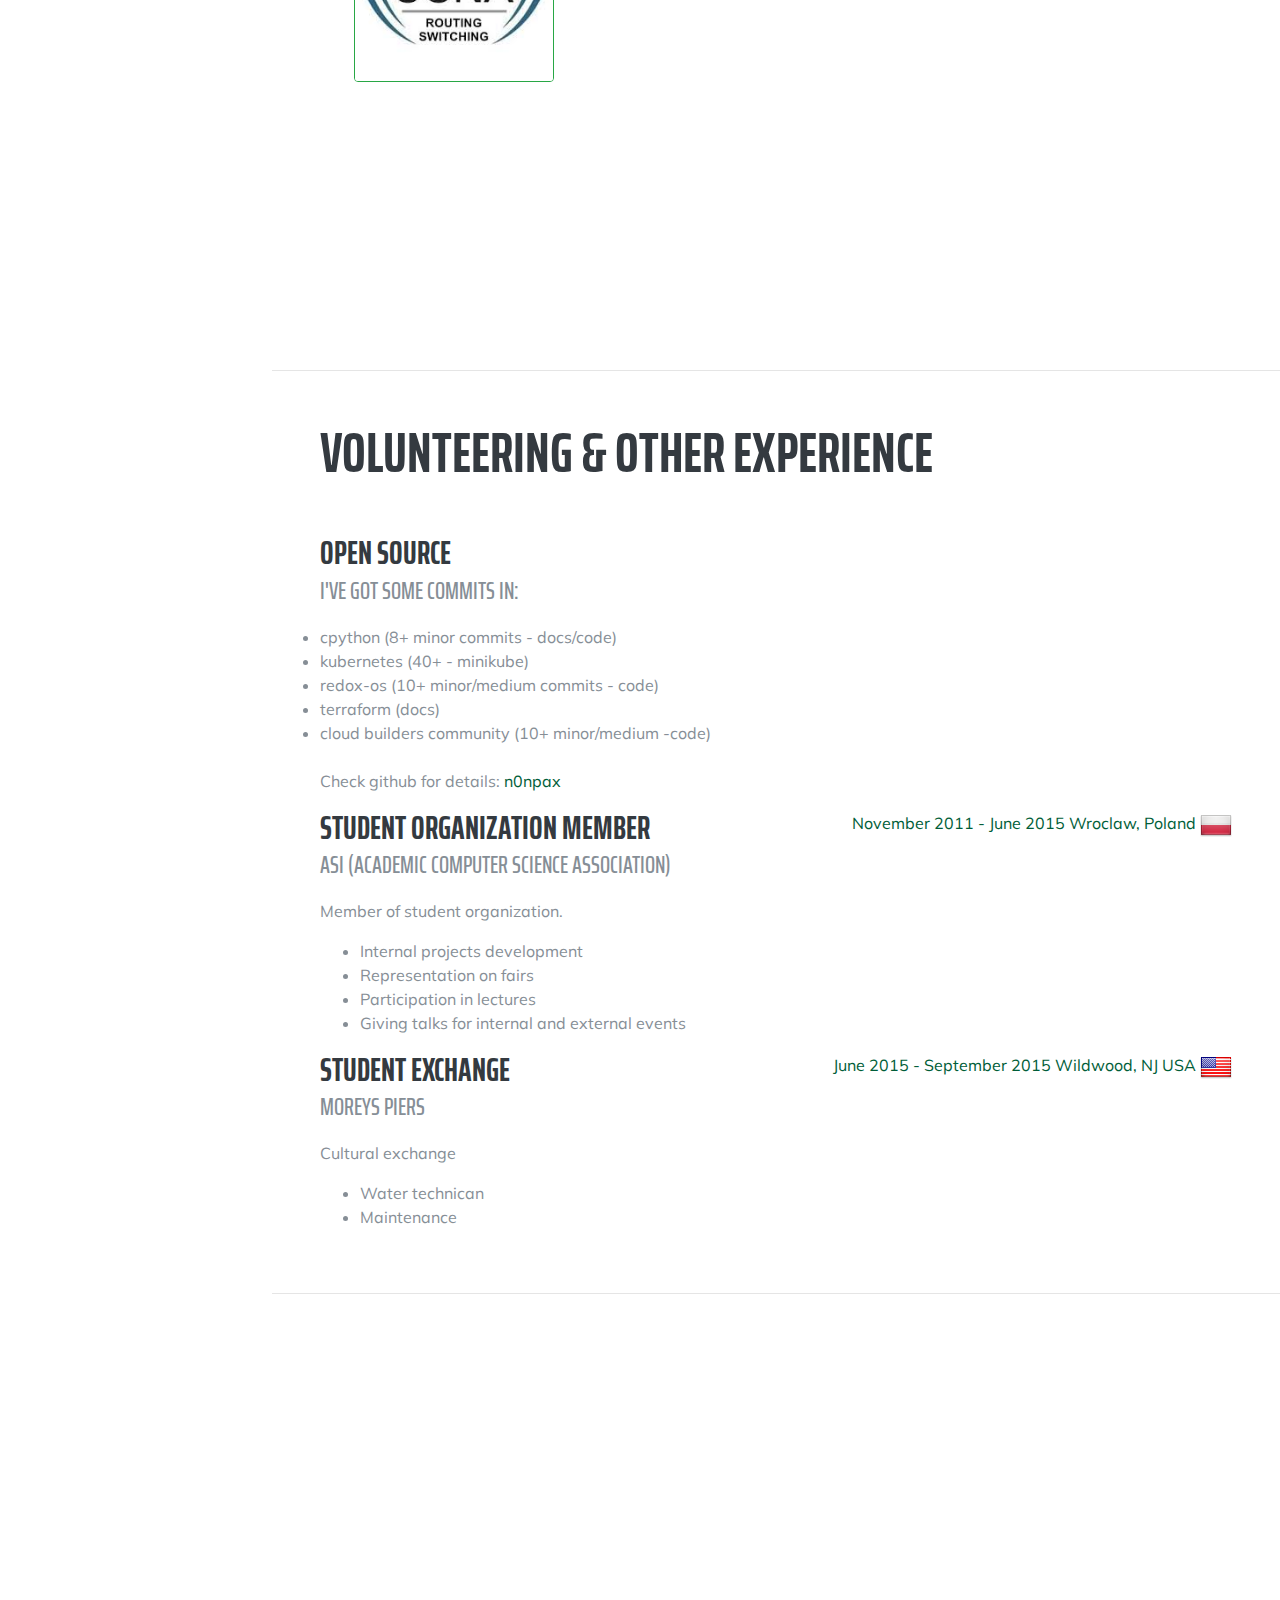
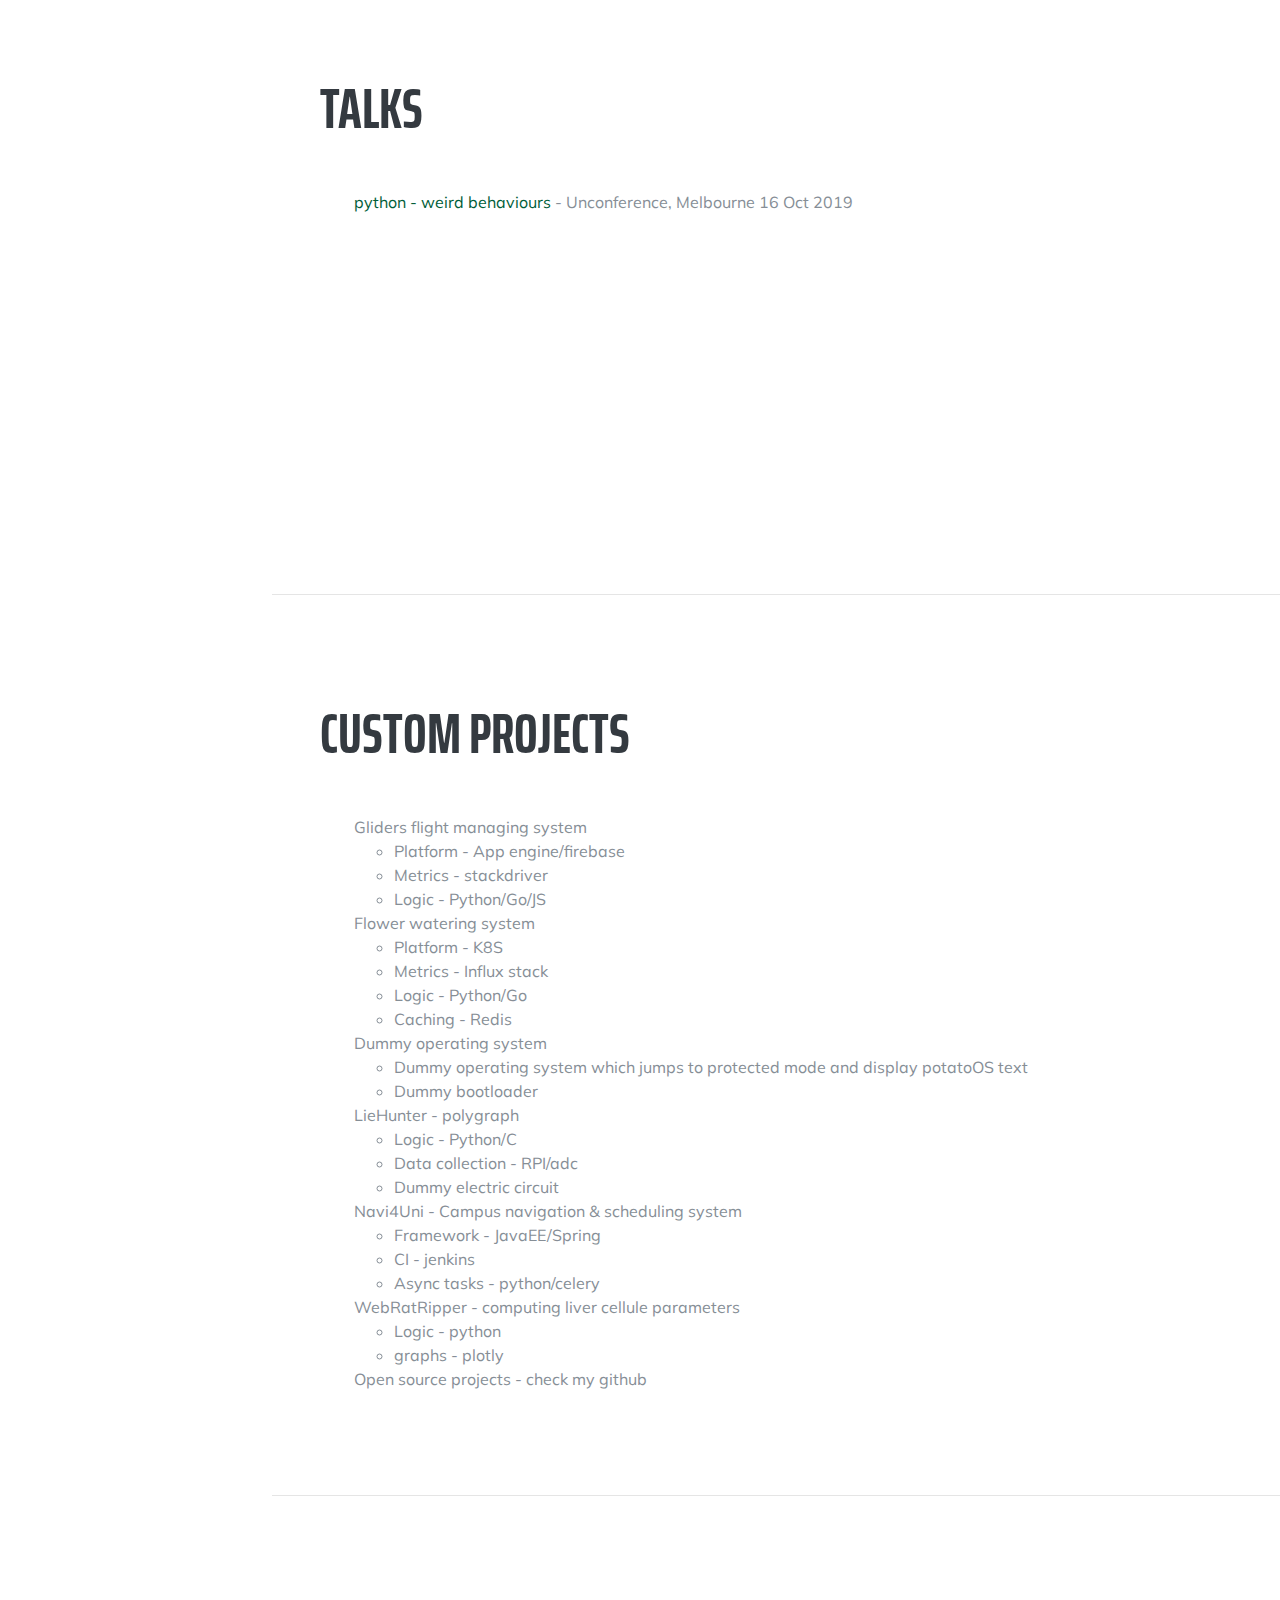
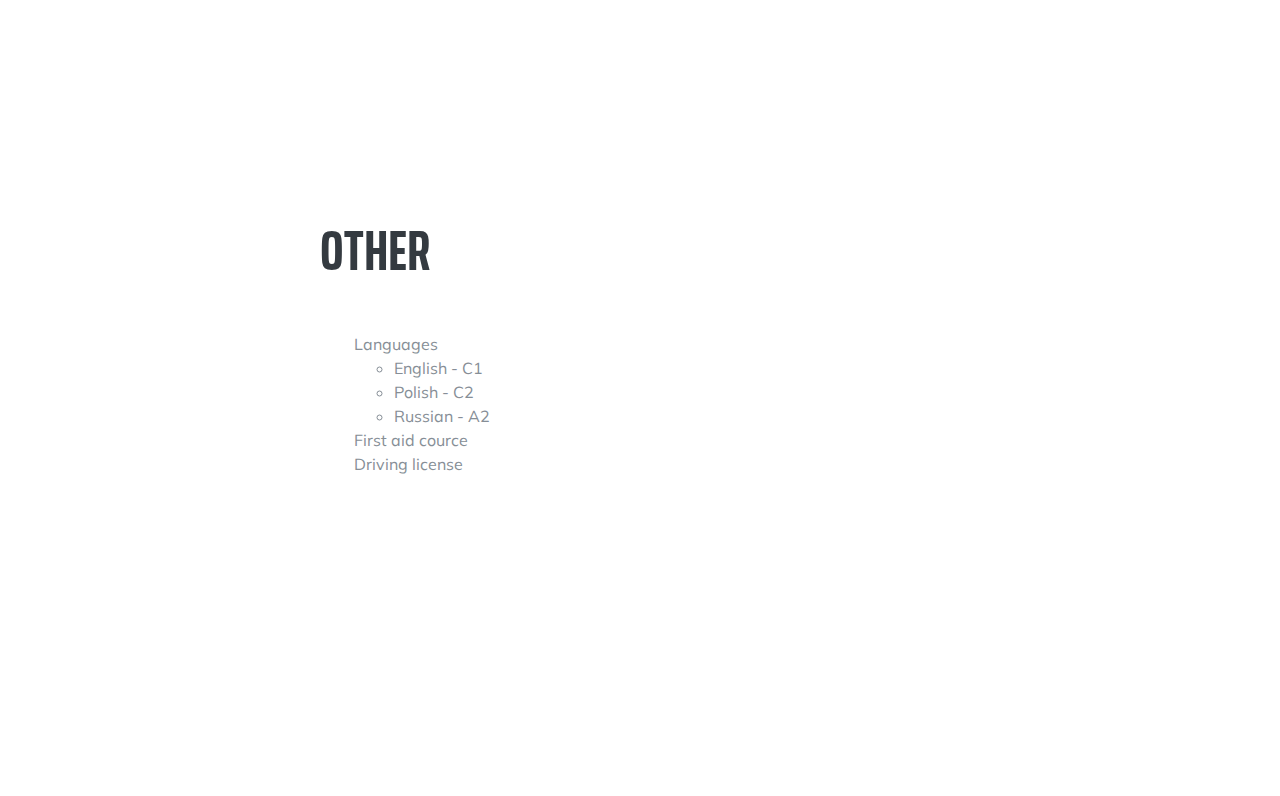
==== commit 74d9ed3f: "update location" ====
--- a/index.html
+++ b/index.html
@@ -86,9 +86,12 @@
             <div class="subheading-big mb-1">Marcin
                 <a href="#">Niemira</a>
             </div>
-            <div class="subheading mb-5">Kensington, Melbourne, Australia
+            <div class="subheading mb-5">Email:
                 <a href="#" id="my_mail">unlock JS to display mail or use: name.surname@gmail.com</a>
-            </div>
+            <br>Location:
+                <a href="#" id="location">Australia/Europe/Remote</a>
+            </div>
+
             <script>
                 let name = "marcin";
                 let surname = "niemira";
@@ -127,8 +130,8 @@
             <ul>
                 <li>Backend Developer</li>
                 <li>DevOps developer (Mainly Development + some ops)</li>
-                <li>SRE</li>
-                <li>Platform Enineer</li>
+                <li>SRE (not OPS on steroids)</li>
+                <li>Platform Engineer</li>
                 <li>Consultant</li>
             </ul>
             I’m <strong>not interested</strong> in
@@ -639,7 +642,7 @@
                     <i class="fa fa-circle"></i>
                     <i class="fa fa-dot-circle-o"></i>
                     <i class="fa fa-circle-o"></i>
-                    Go | restic(some merges)
+                    Go | gin,kingpin,chi,testify
                 </li>
                 <li>
                     <i class="fa fa-circle"></i>
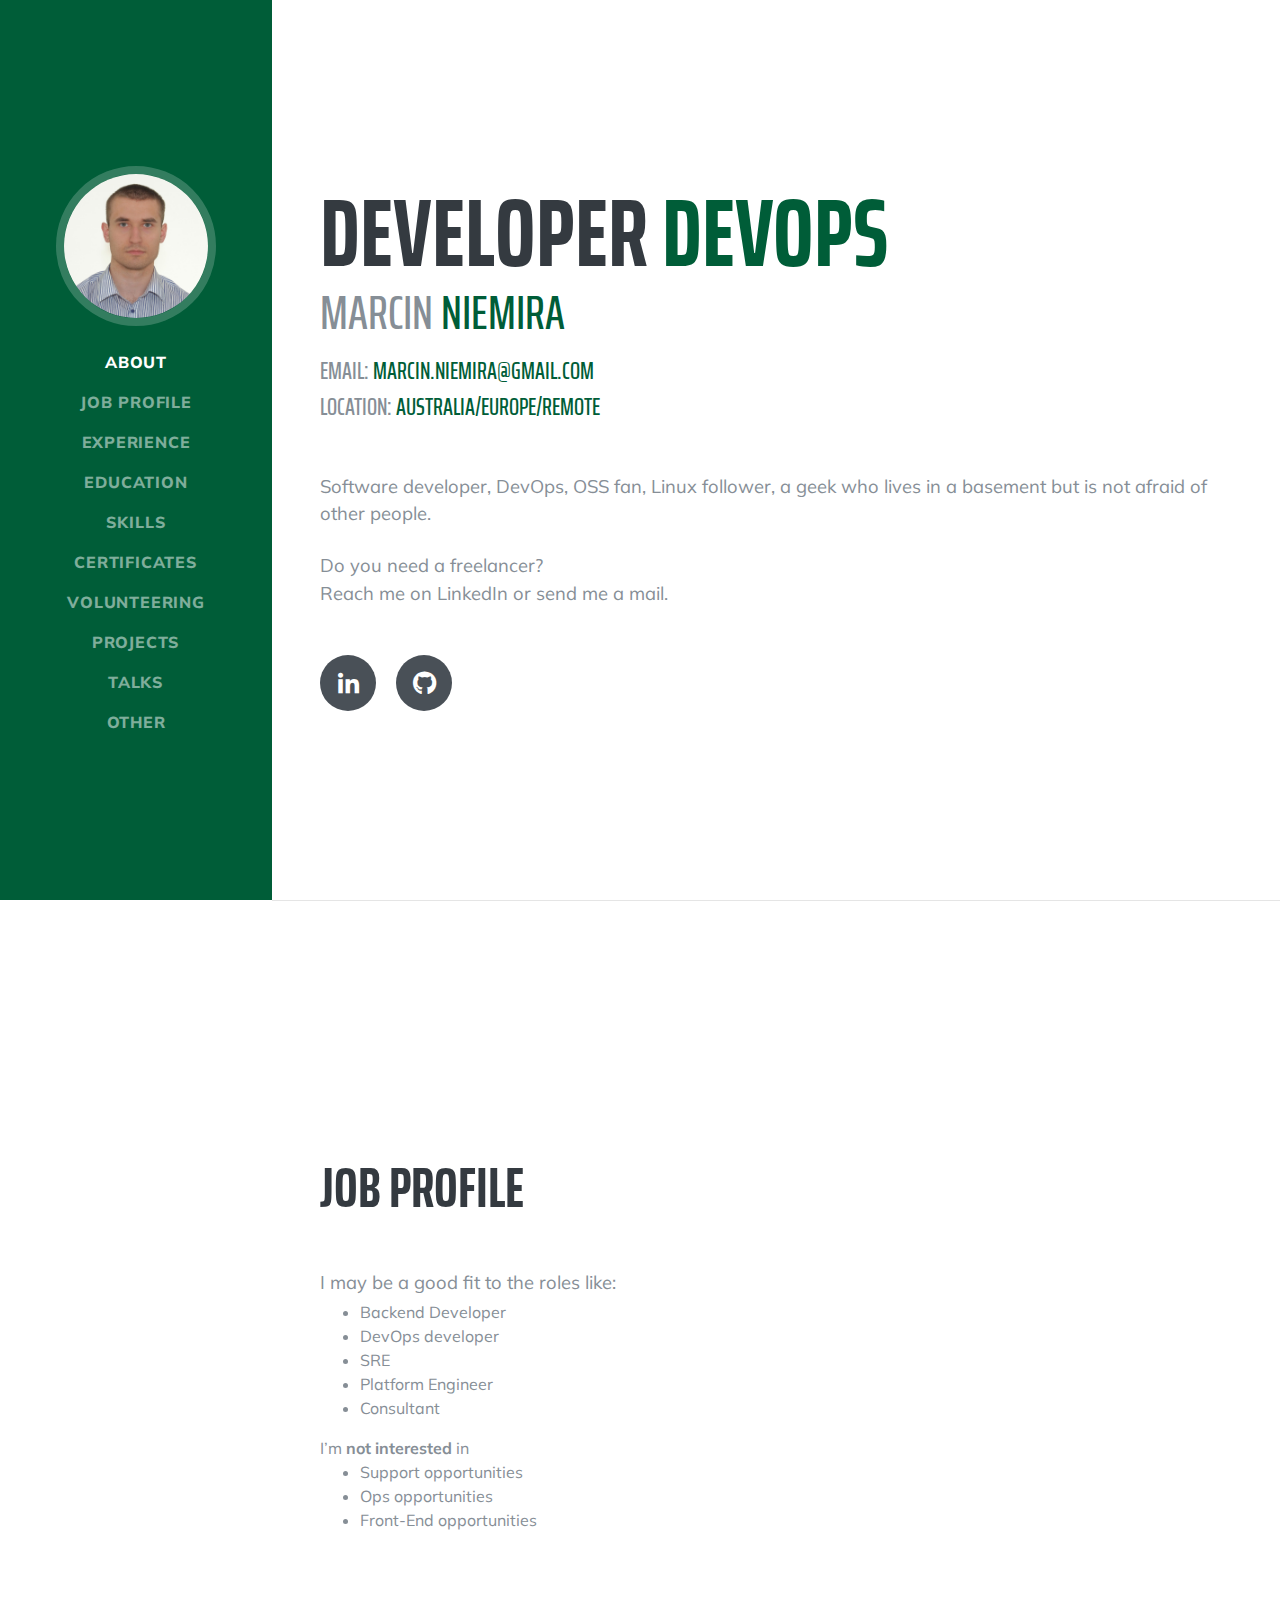
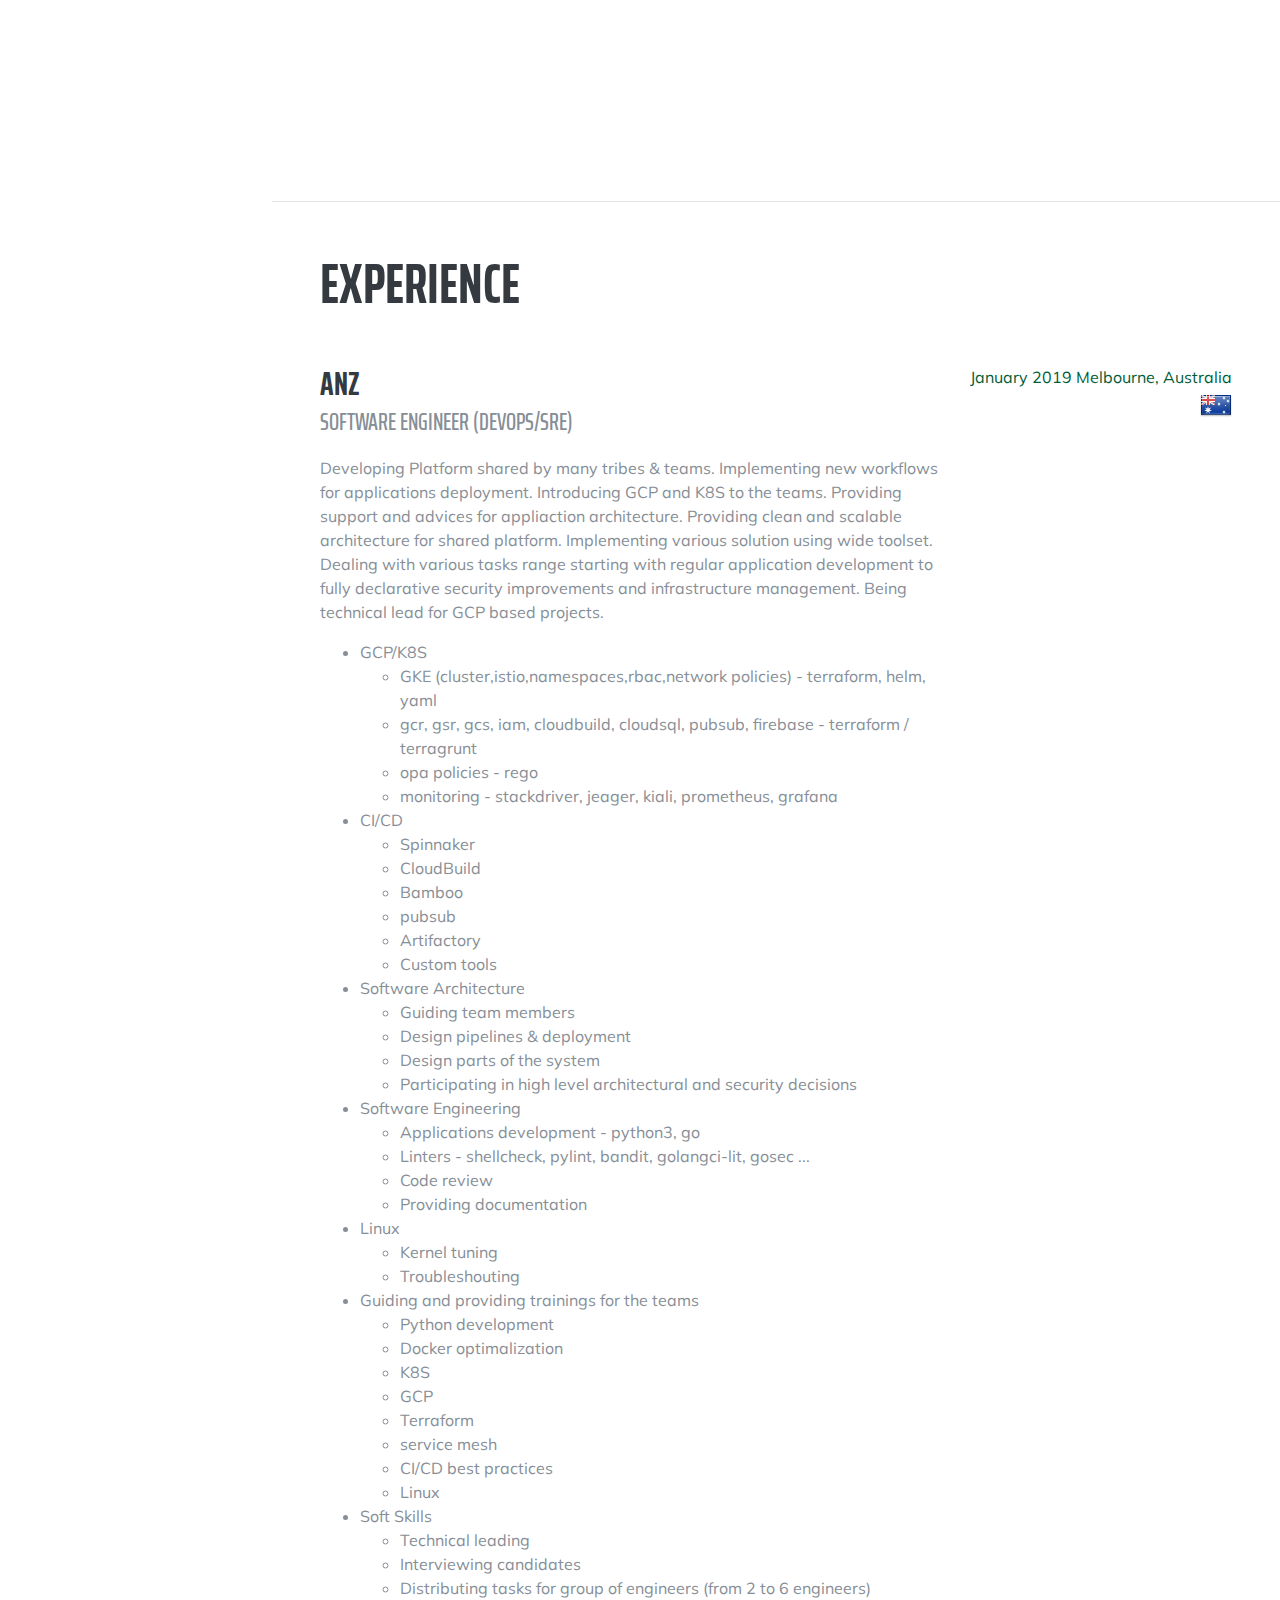
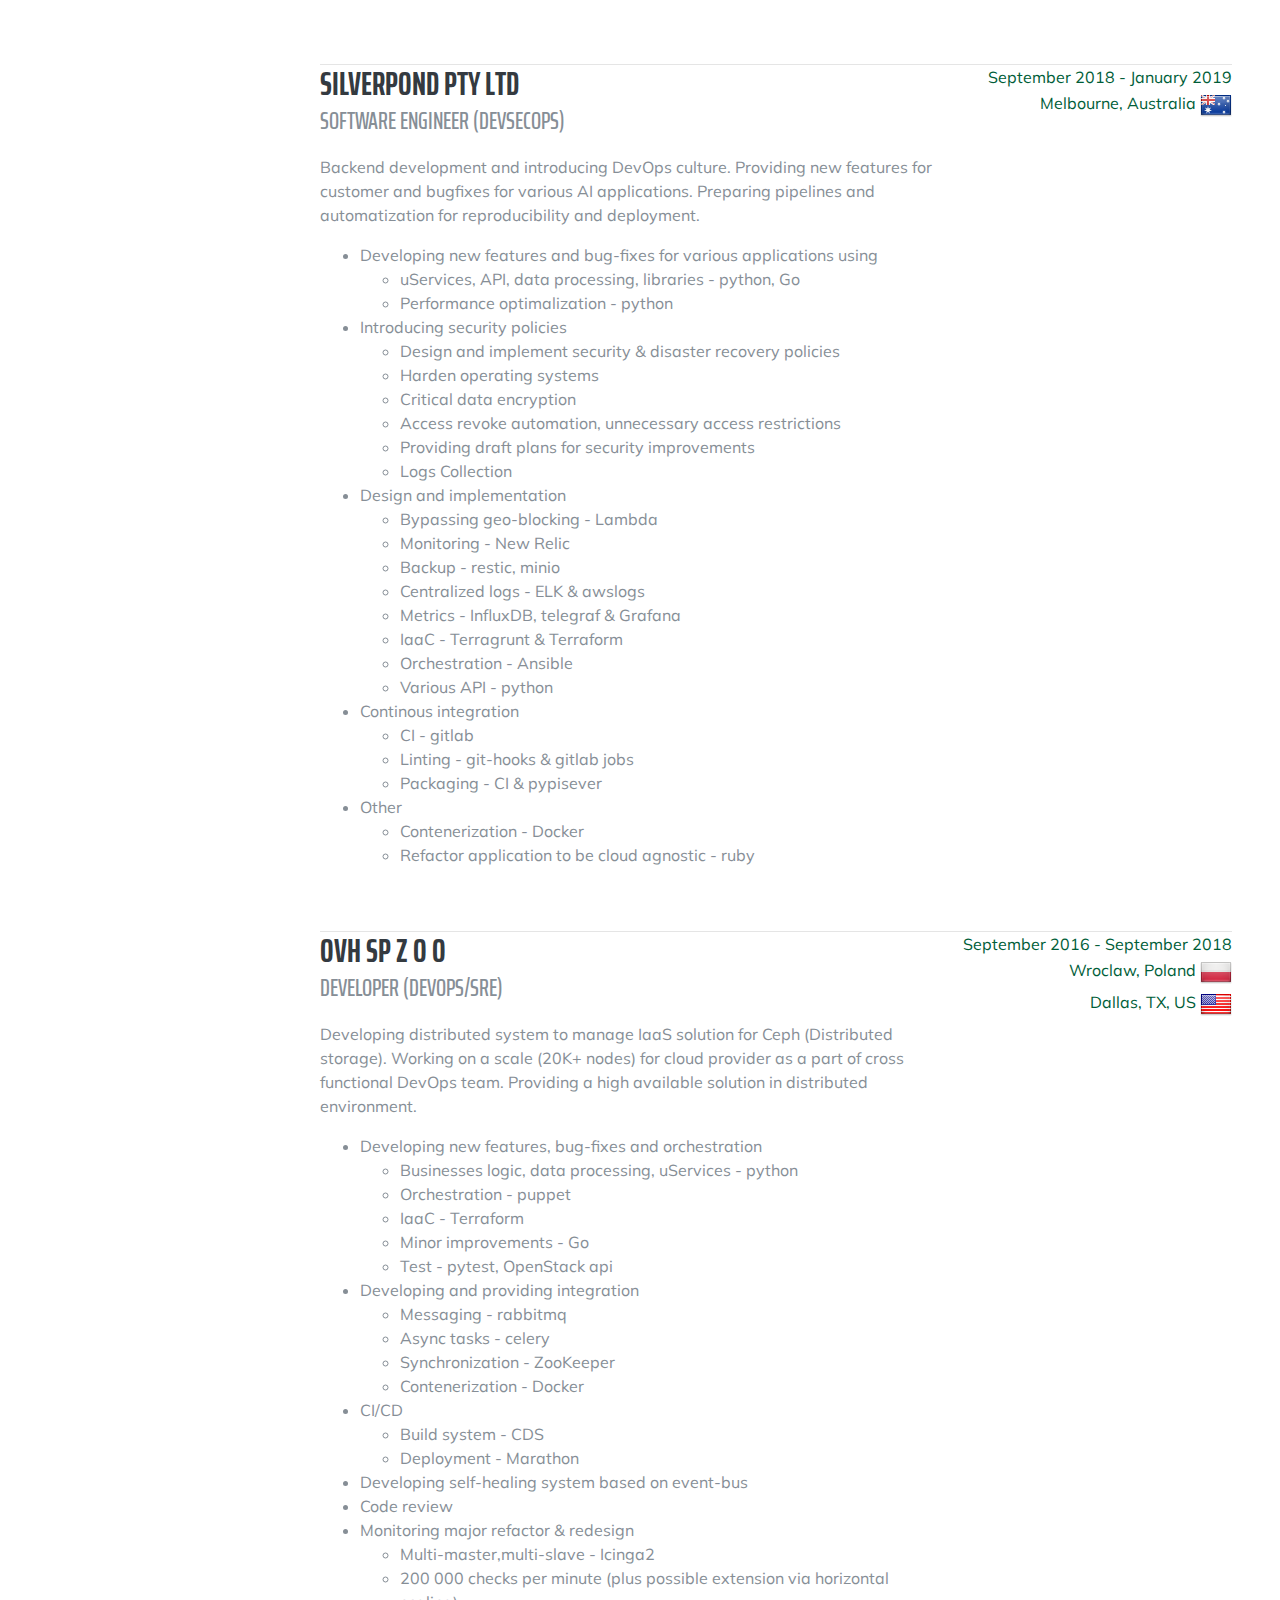
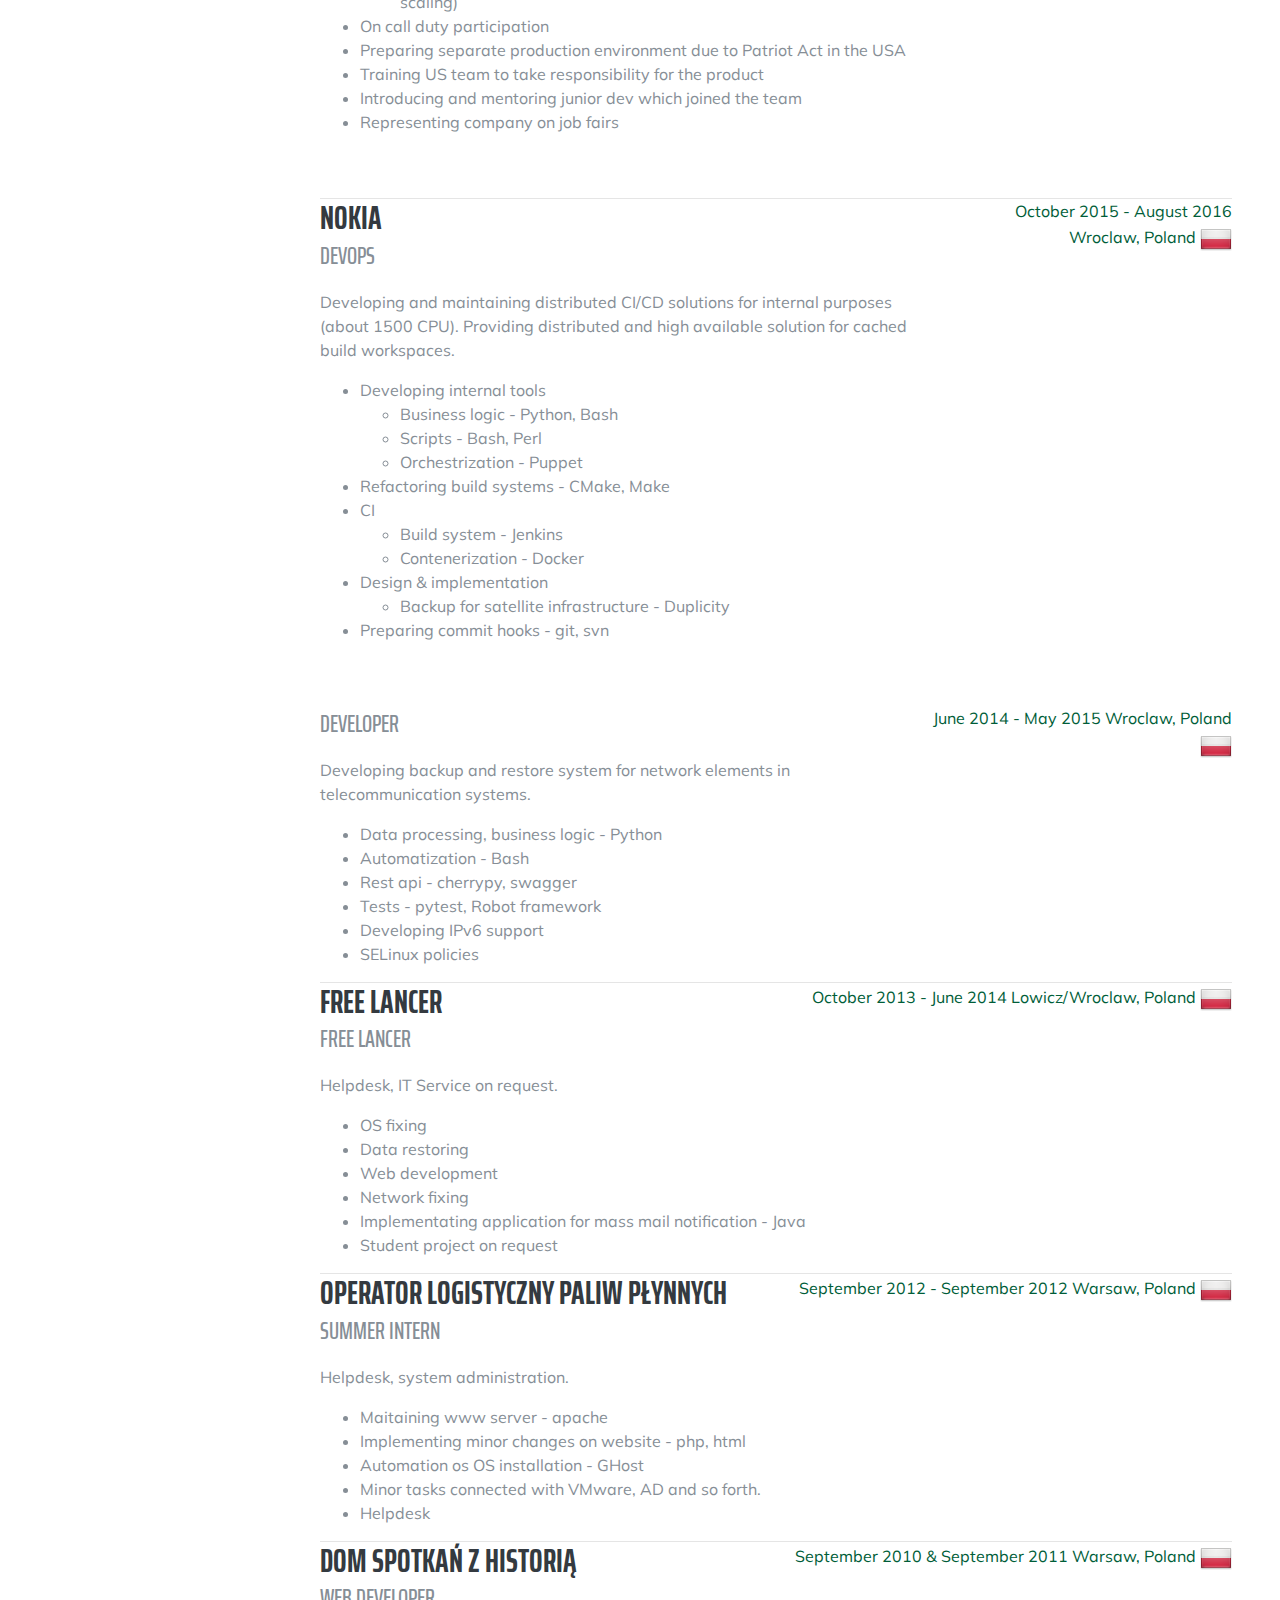
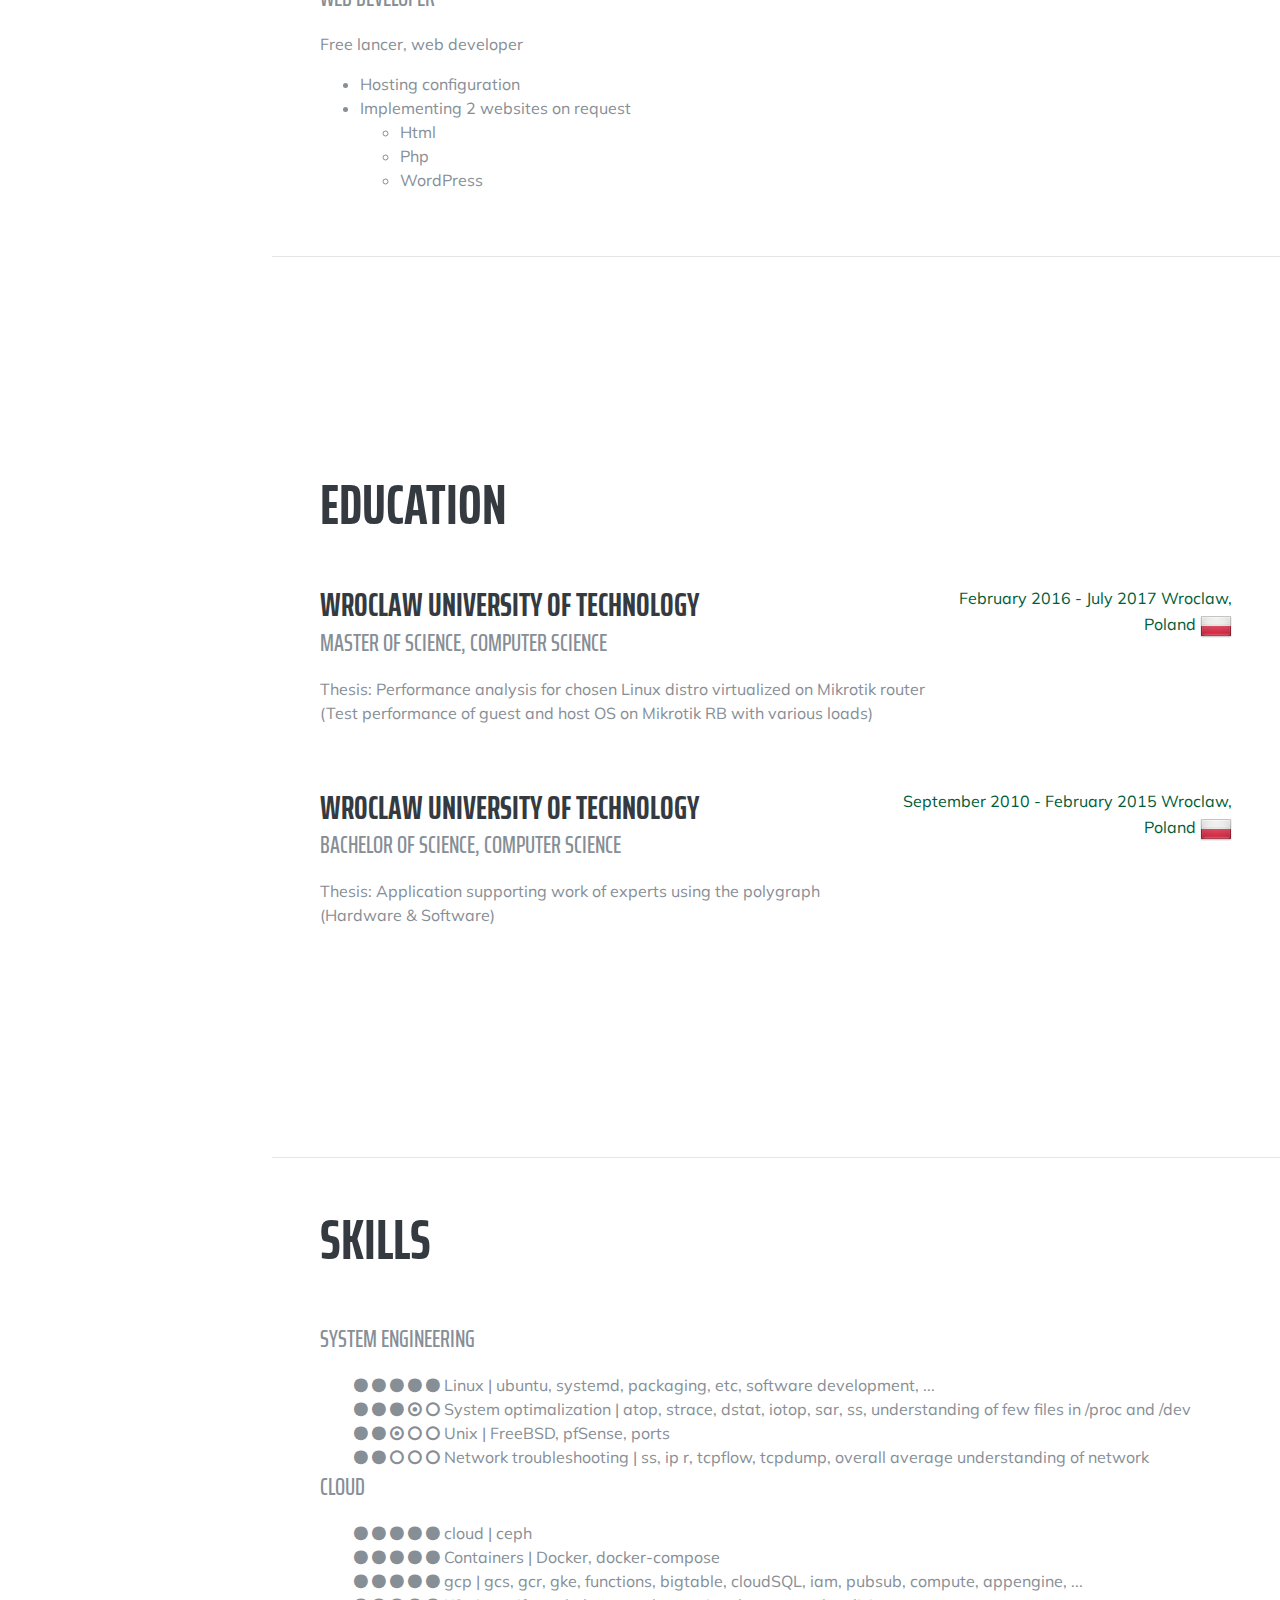
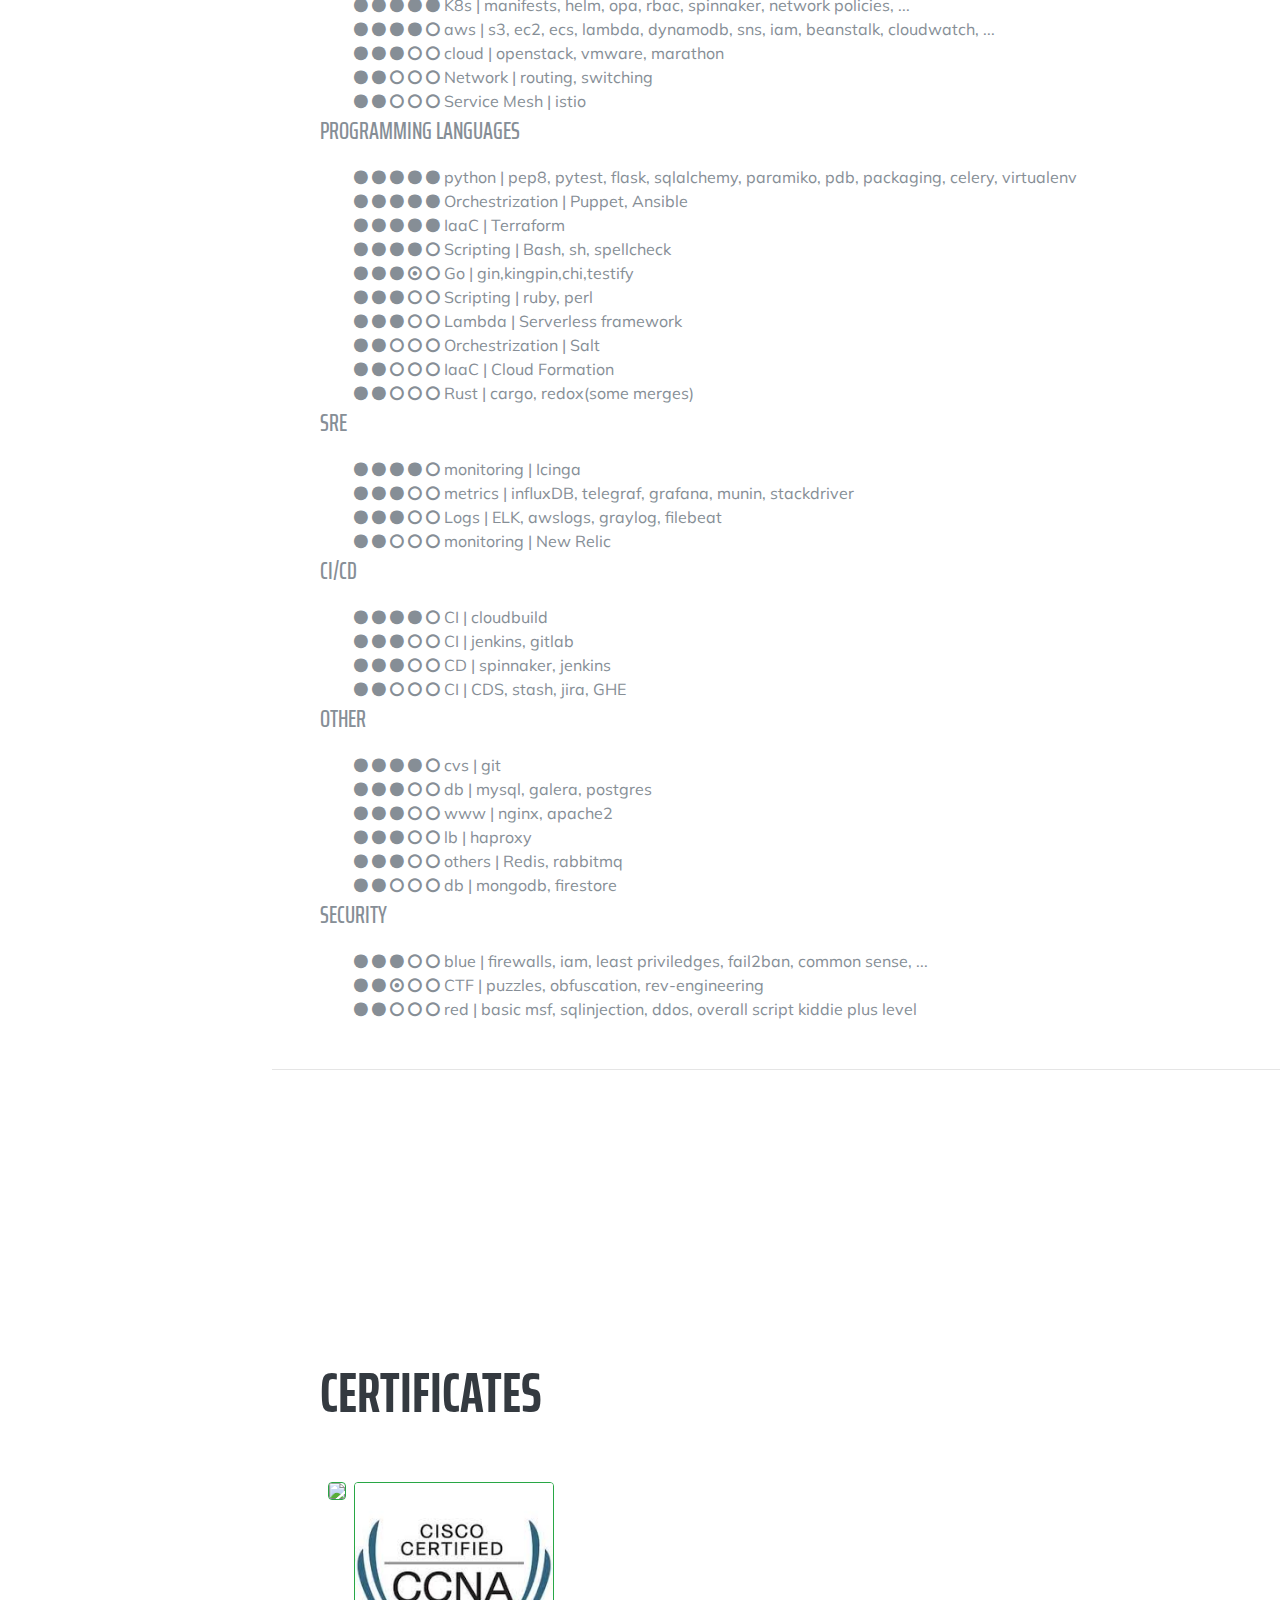
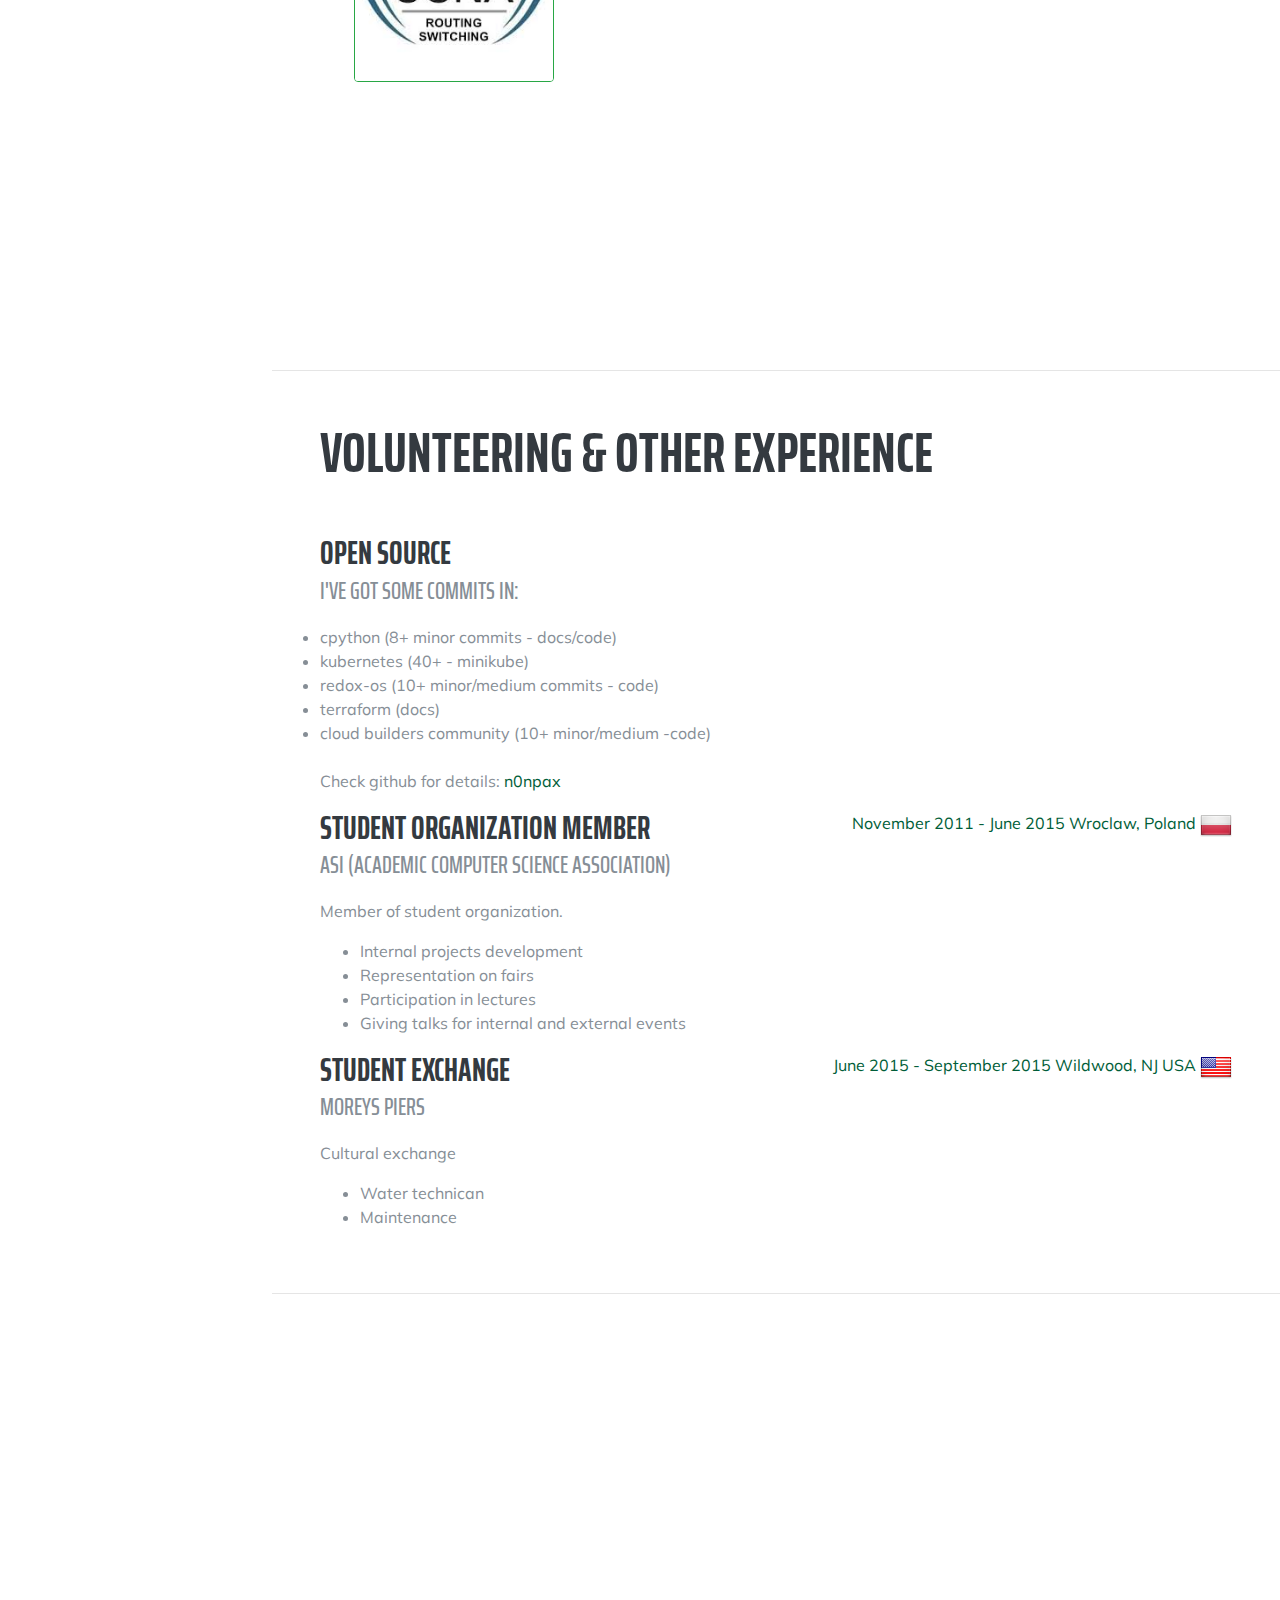
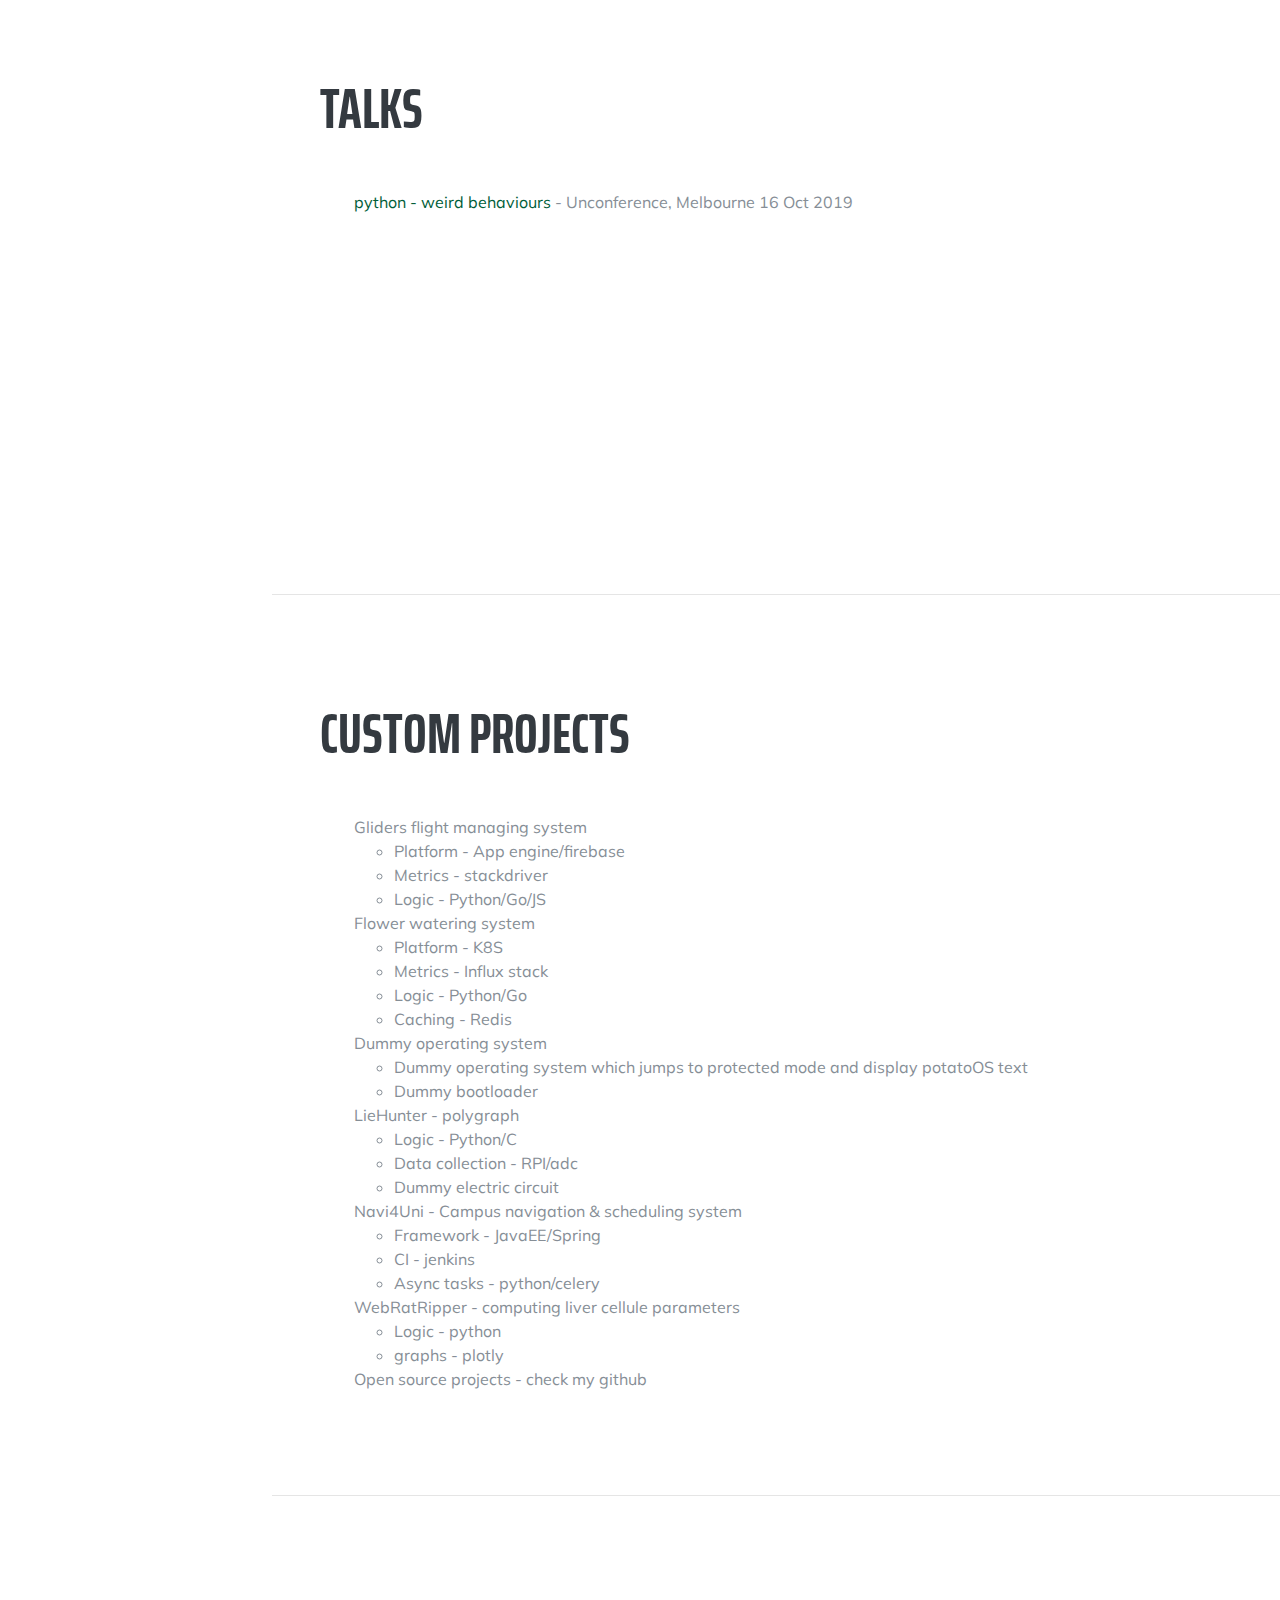
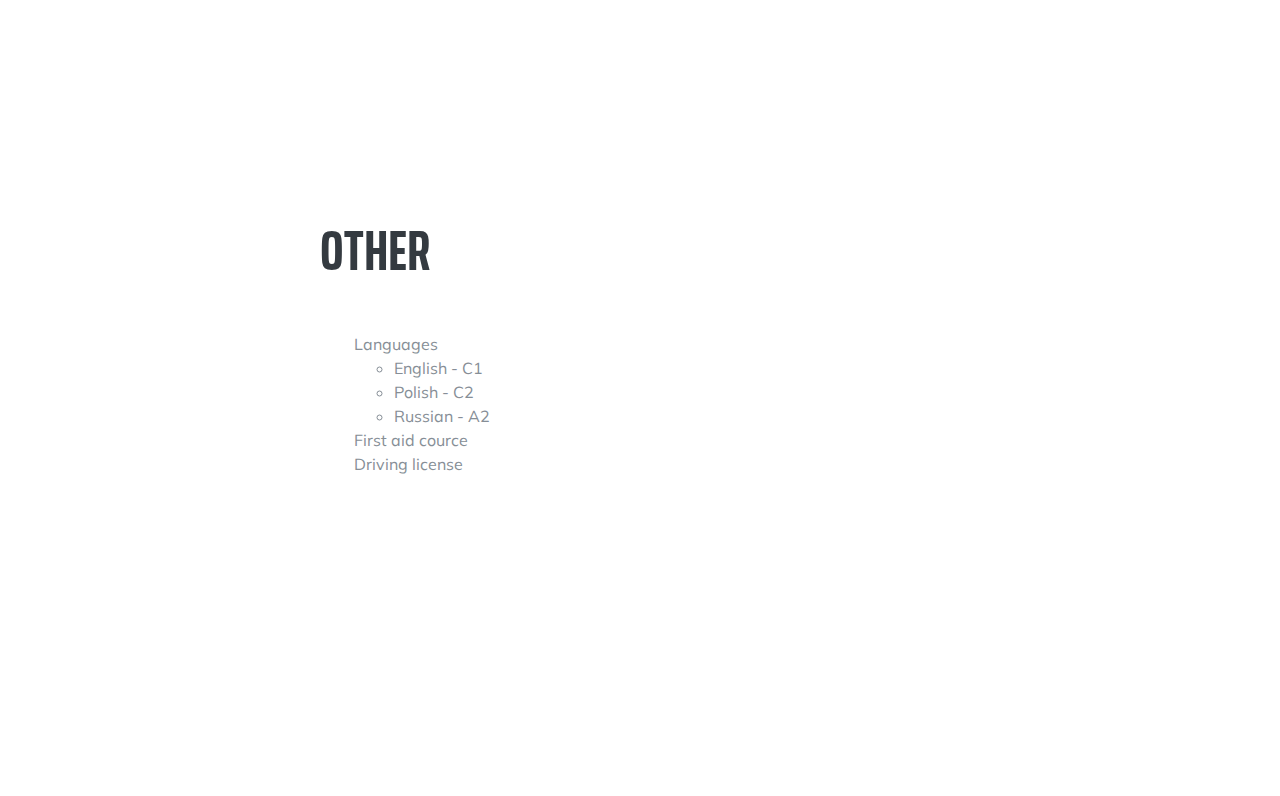
==== commit cc2afc97: "minor improvements" ====
--- a/index.html
+++ b/index.html
@@ -129,15 +129,15 @@
                 I may be a good fit to the roles like:
             <ul>
                 <li>Backend Developer</li>
-                <li>DevOps developer (Mainly Development + some ops)</li>
-                <li>SRE (not OPS on steroids)</li>
+                <li>DevOps developer</li>
+                <li>SRE</li>
                 <li>Platform Engineer</li>
                 <li>Consultant</li>
             </ul>
             I’m <strong>not interested</strong> in
 	    <ul>
 	            <li>Support opportunities</li>
-		    <li>OPS opportunities</li>
+		    <li>Ops opportunities</li>
 		    <li>Front-End opportunities</li>
             </ul>
             </p>
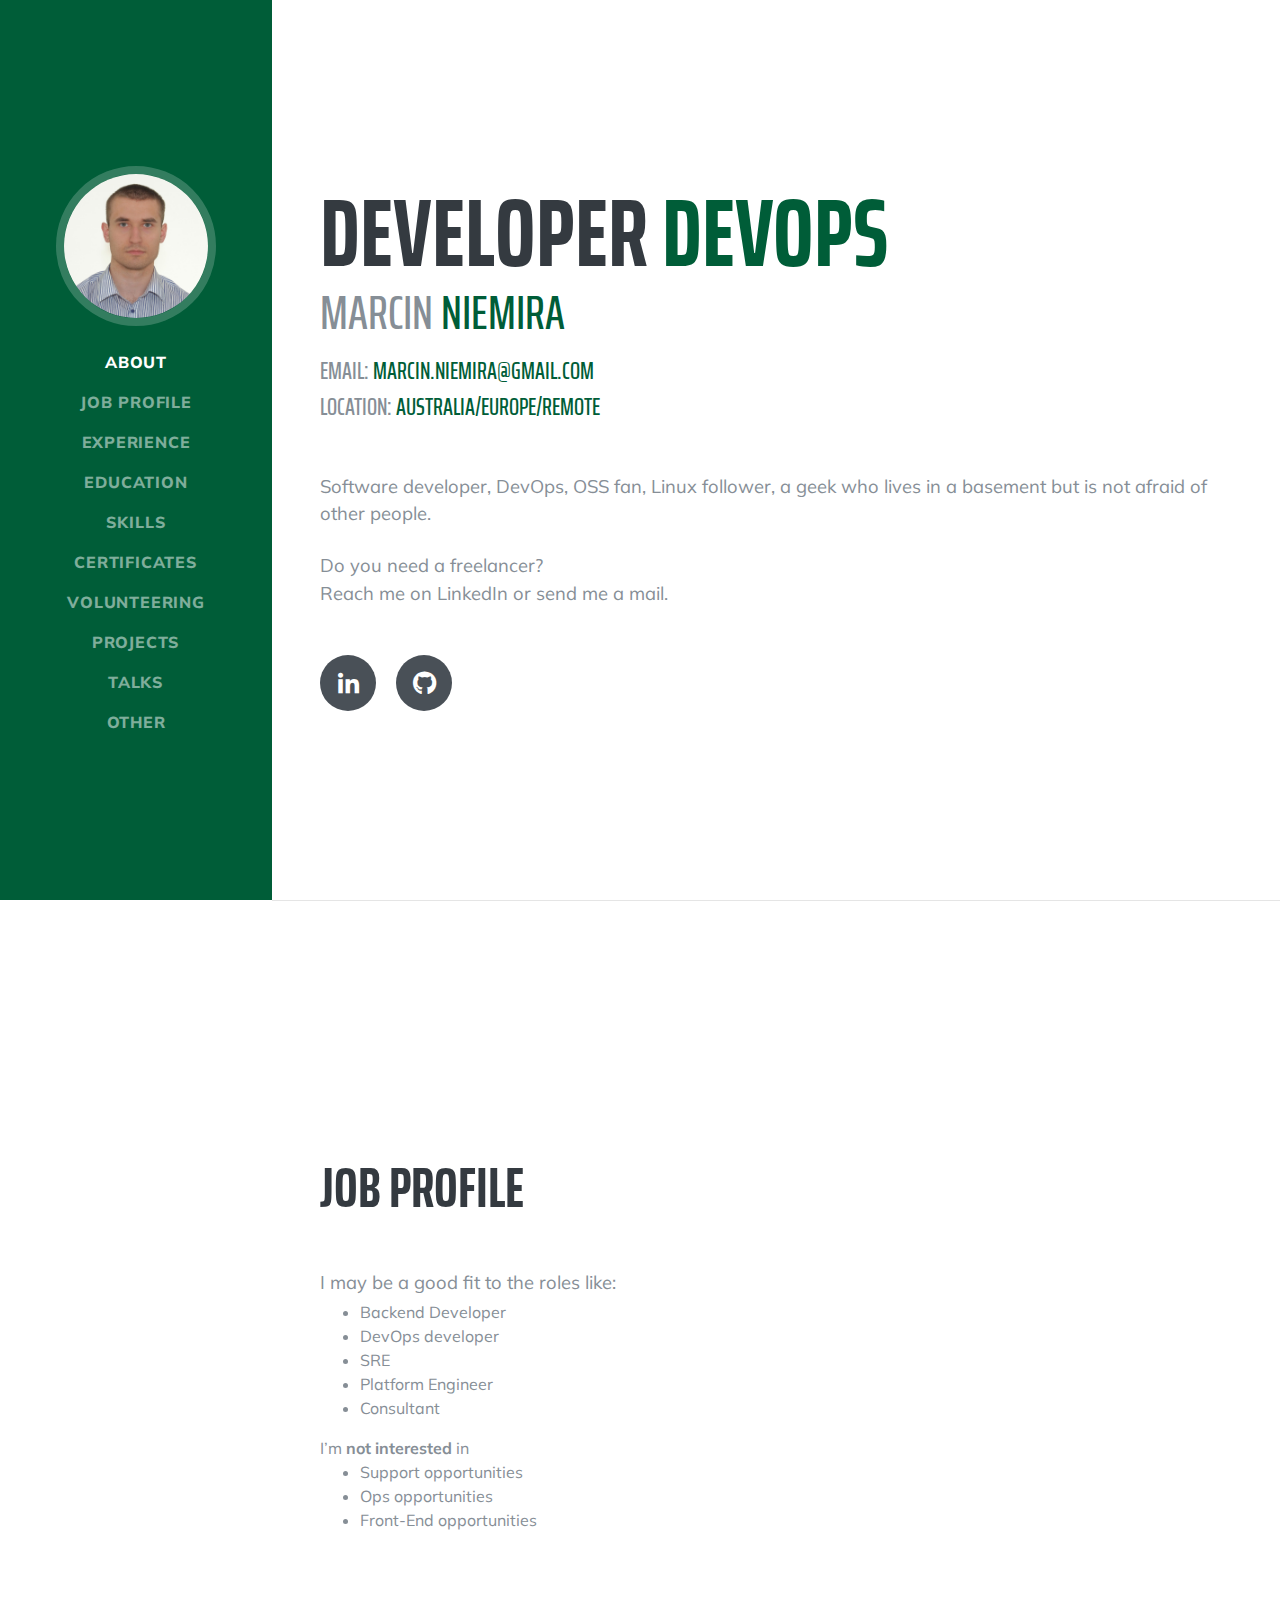
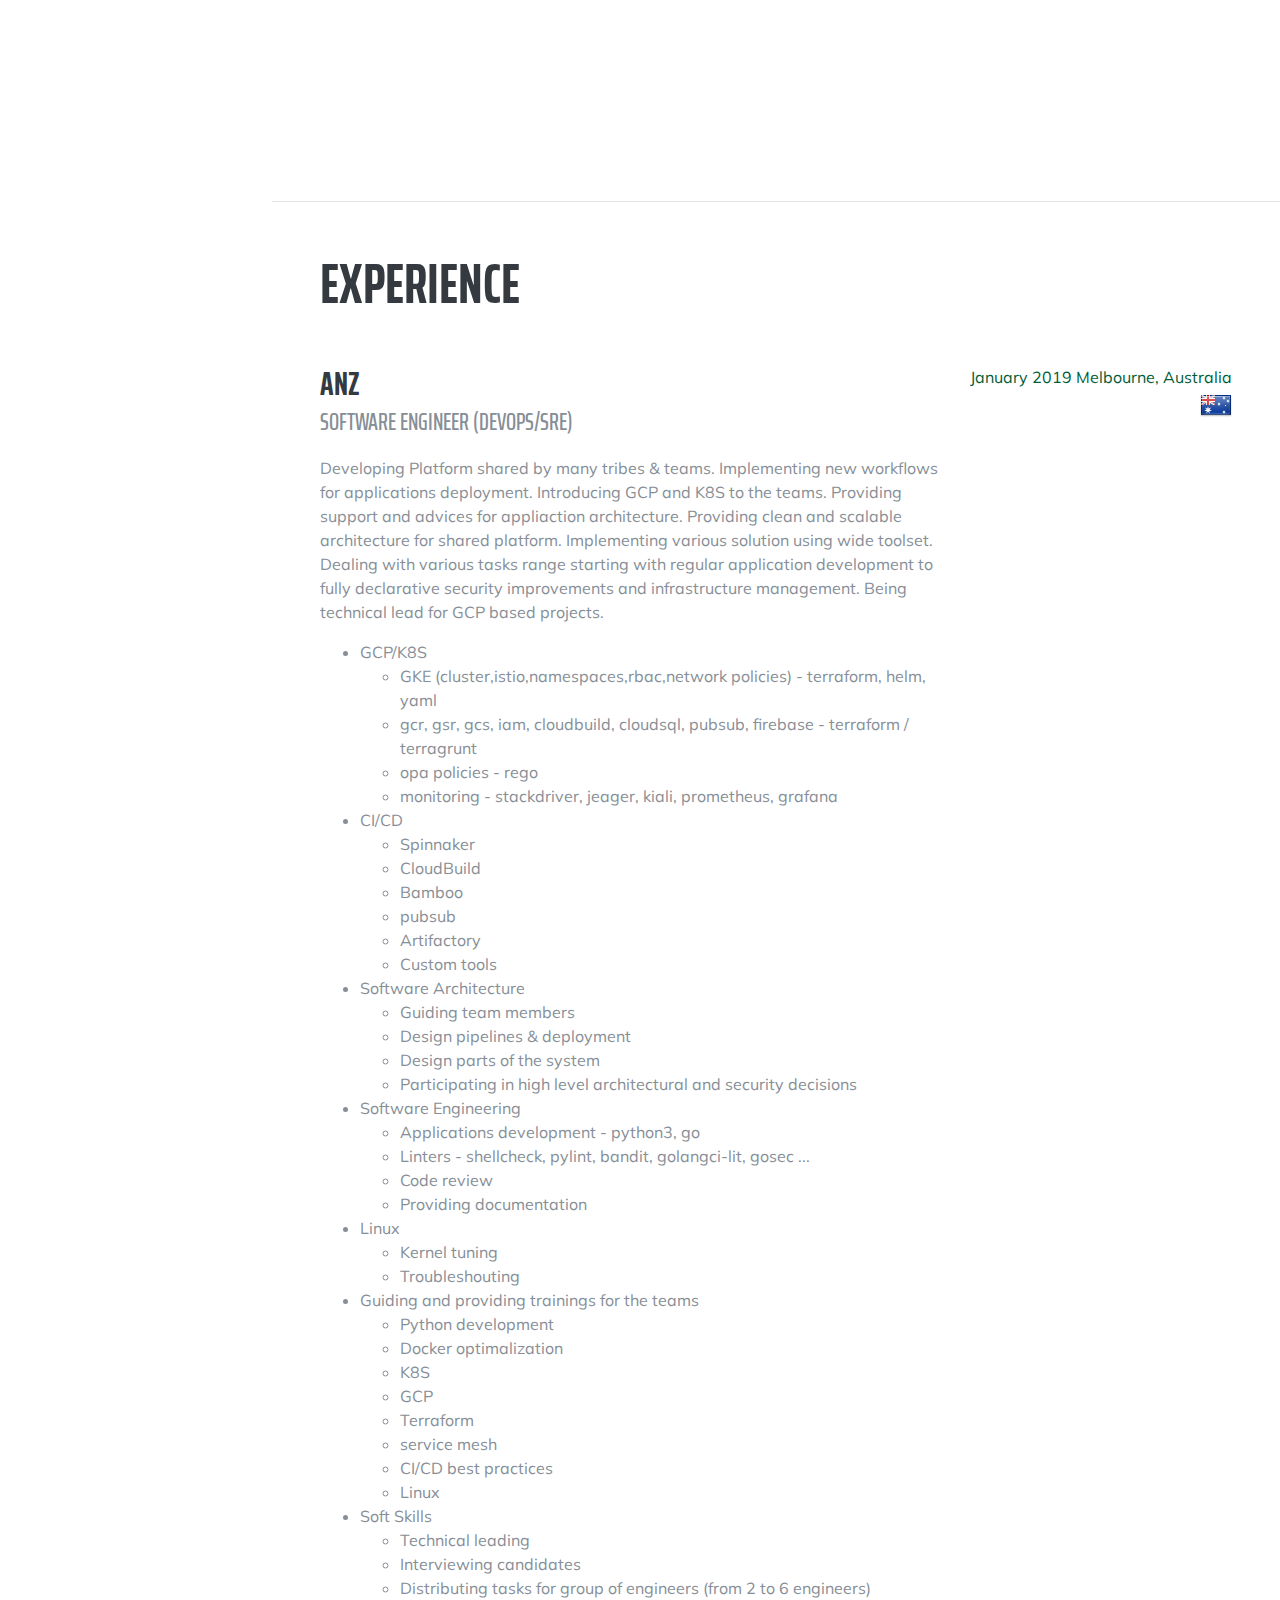
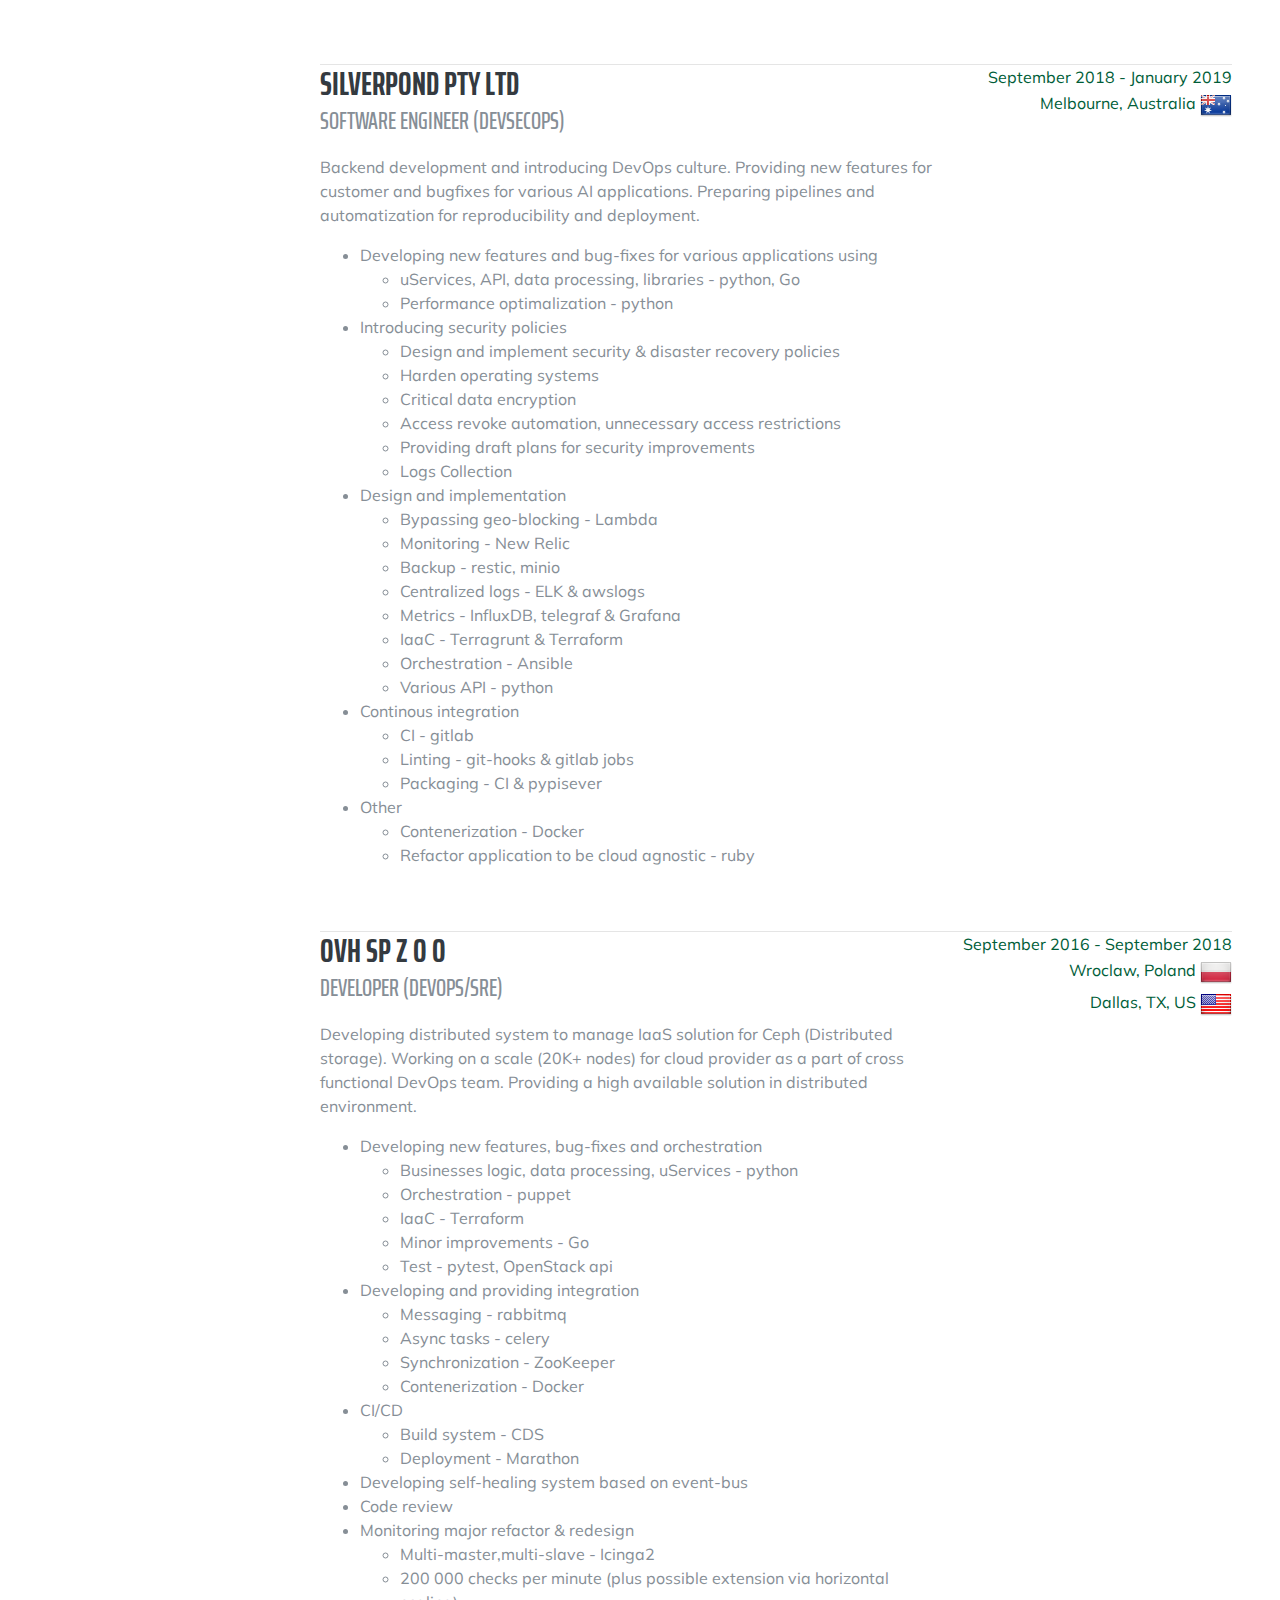
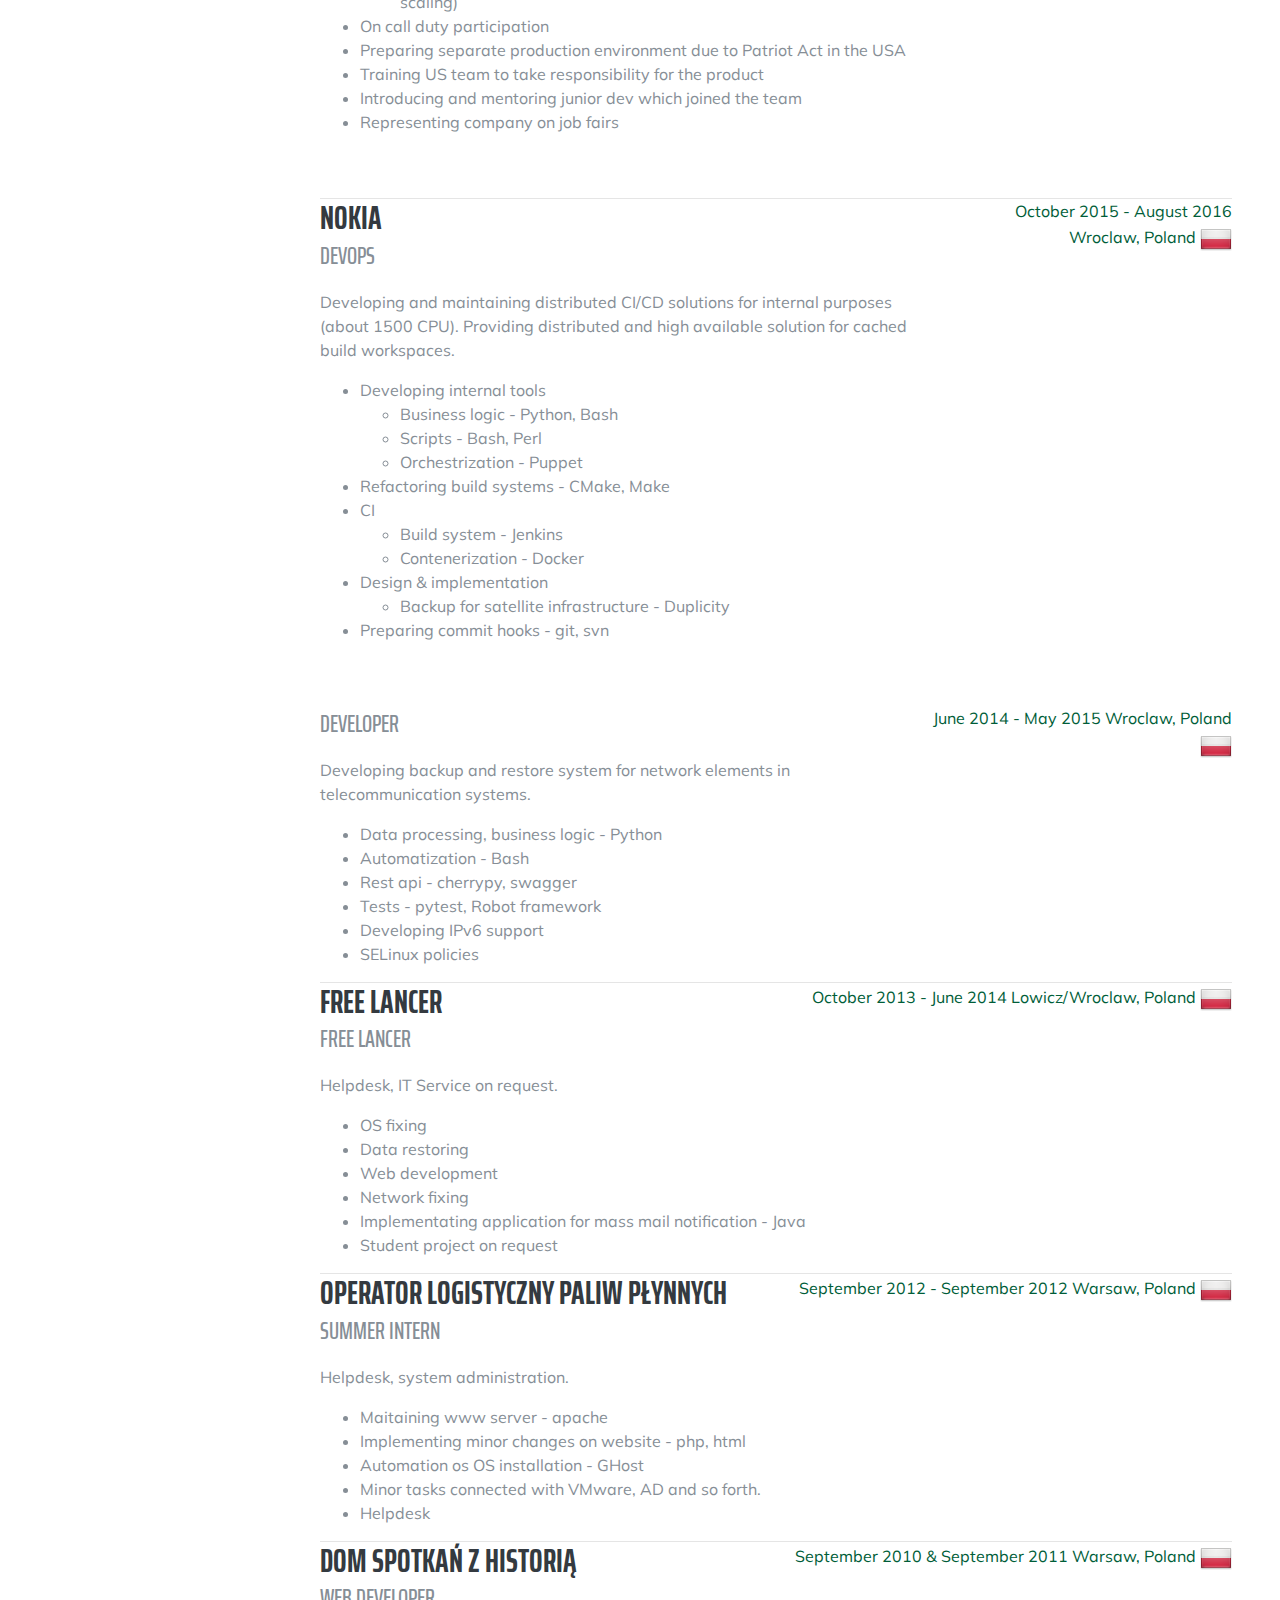
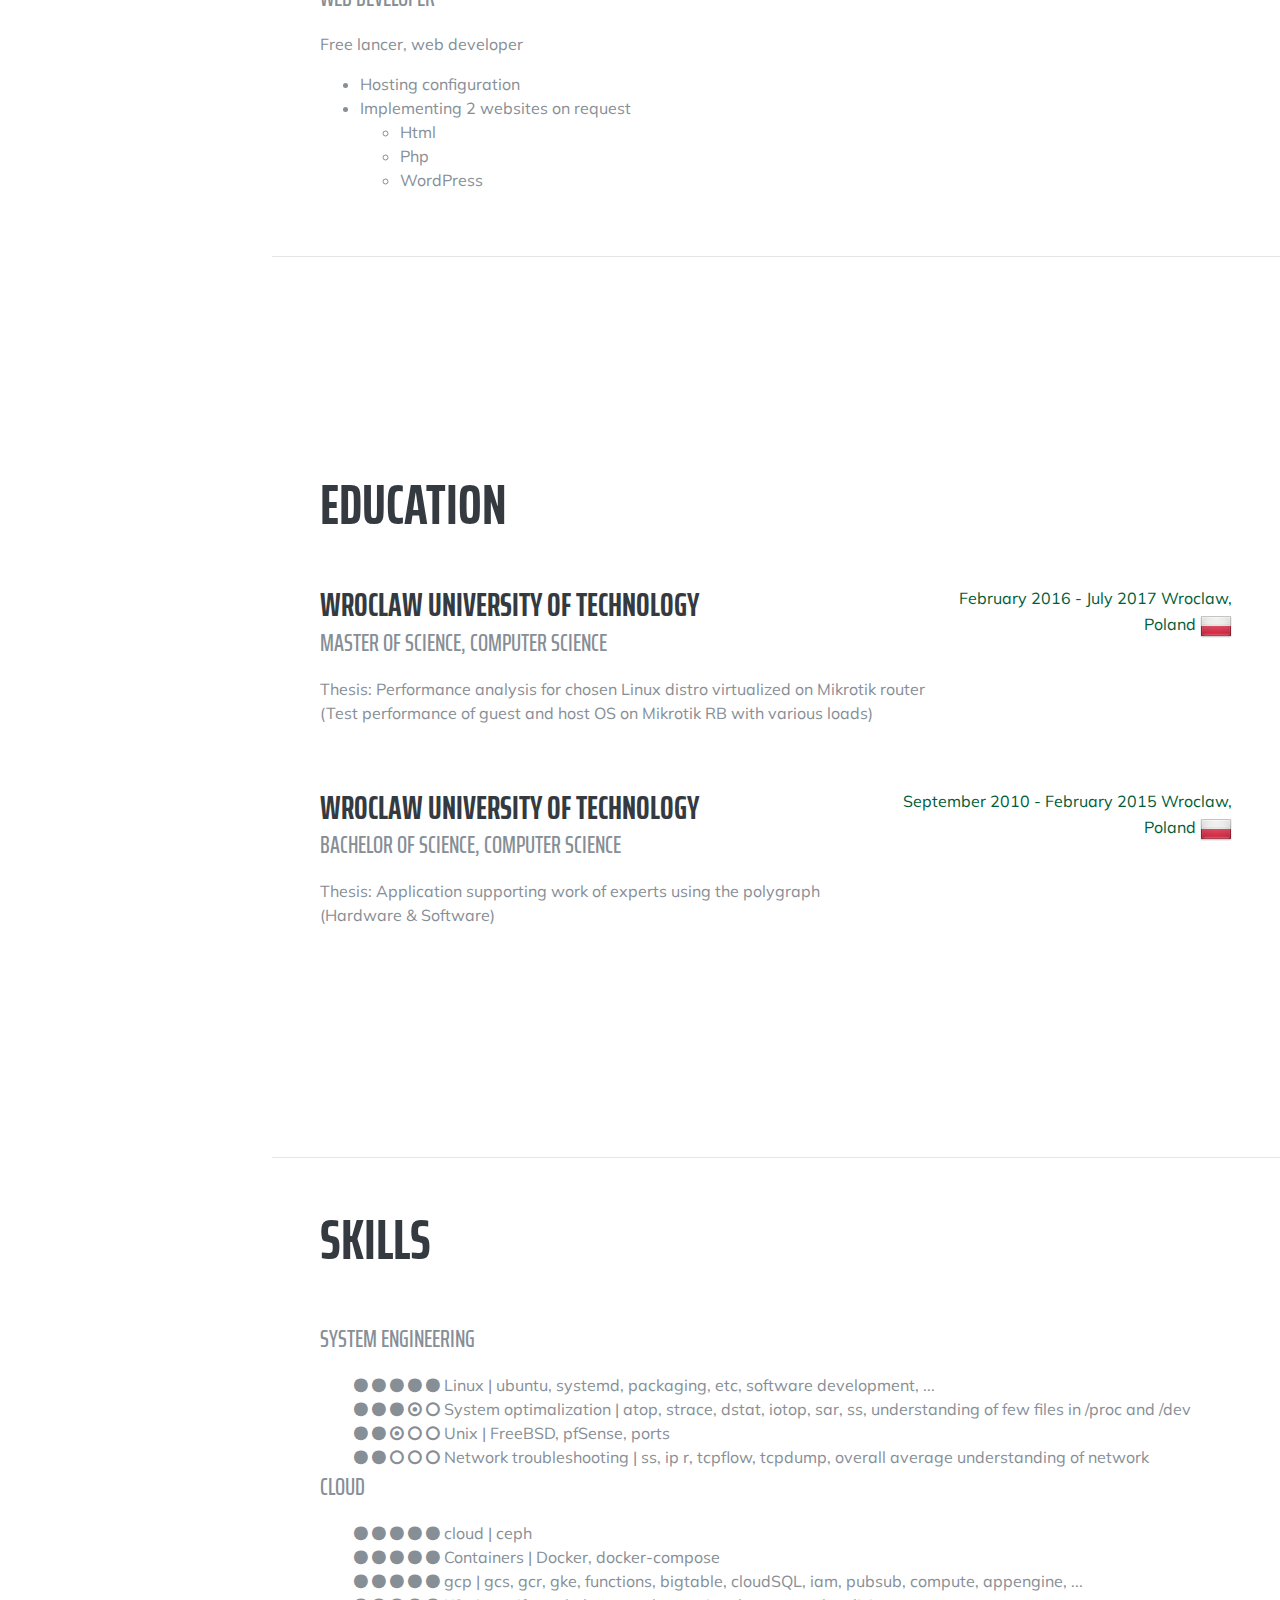
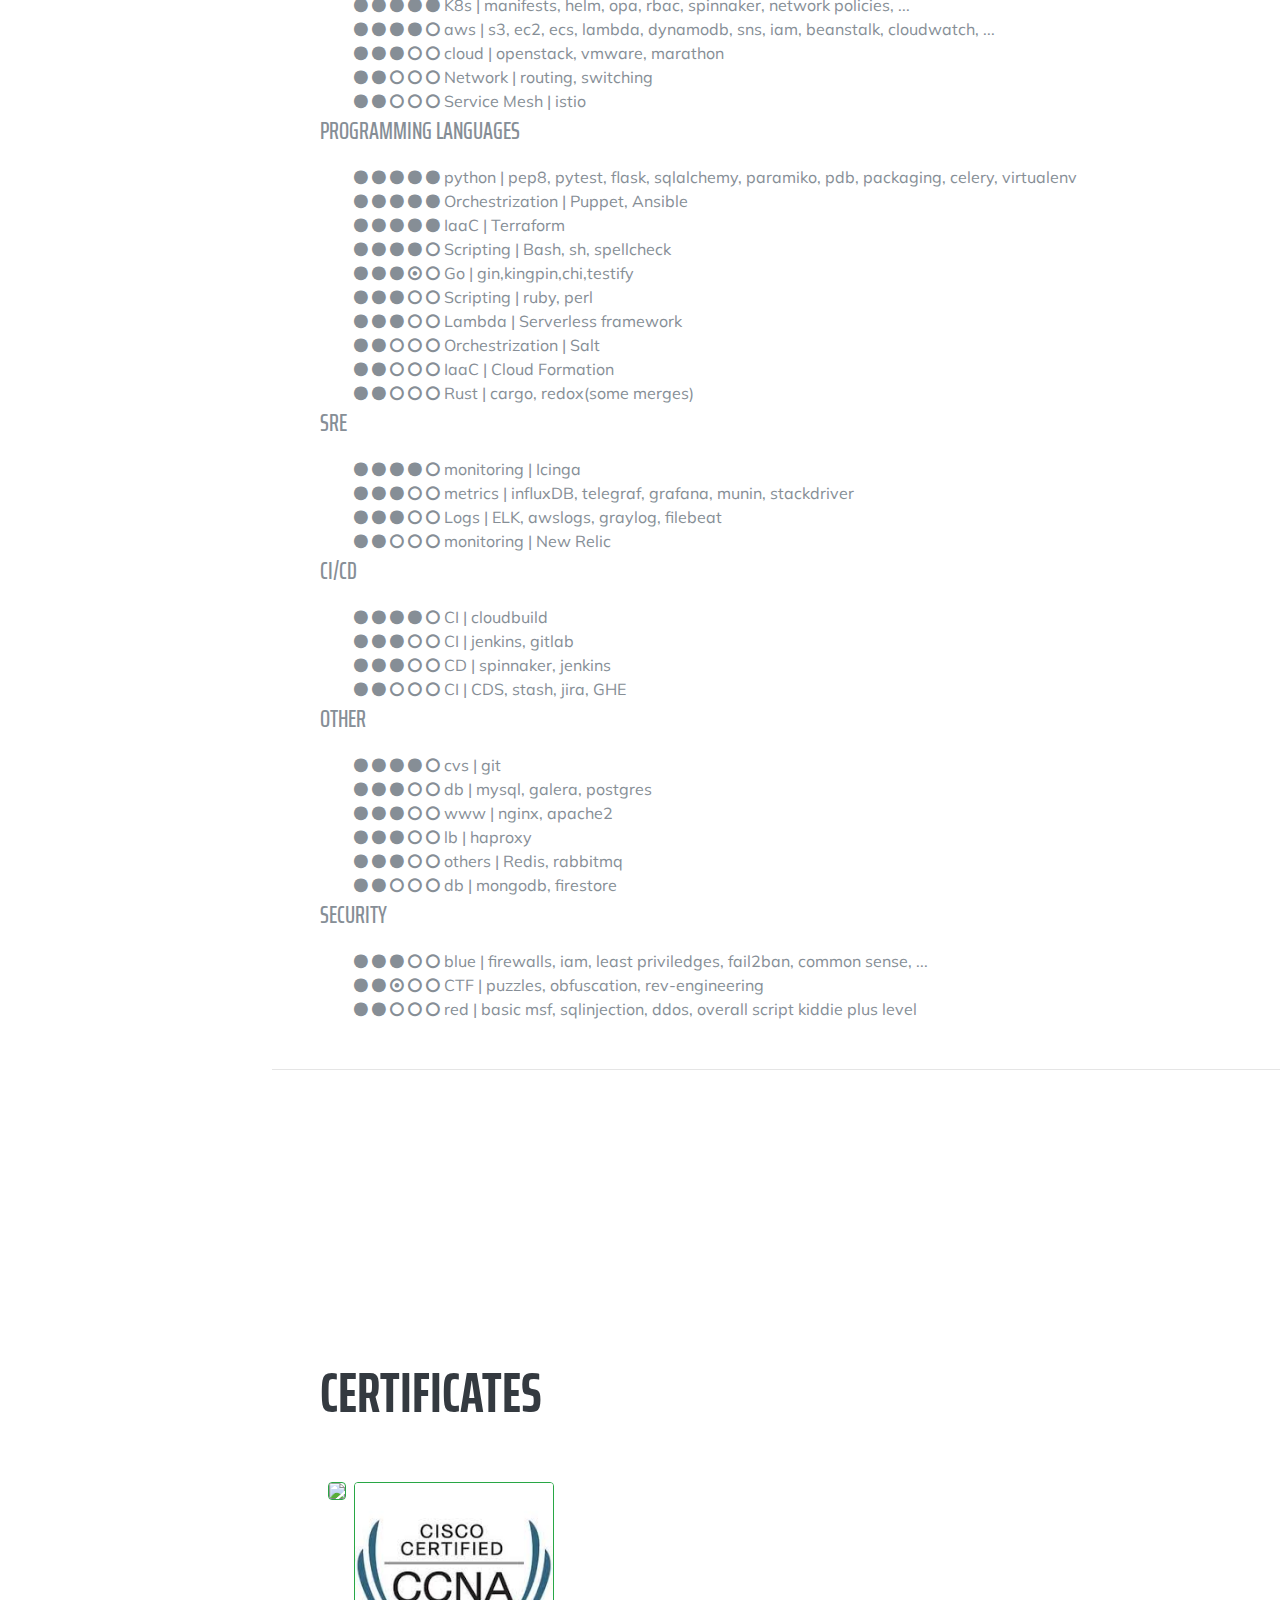
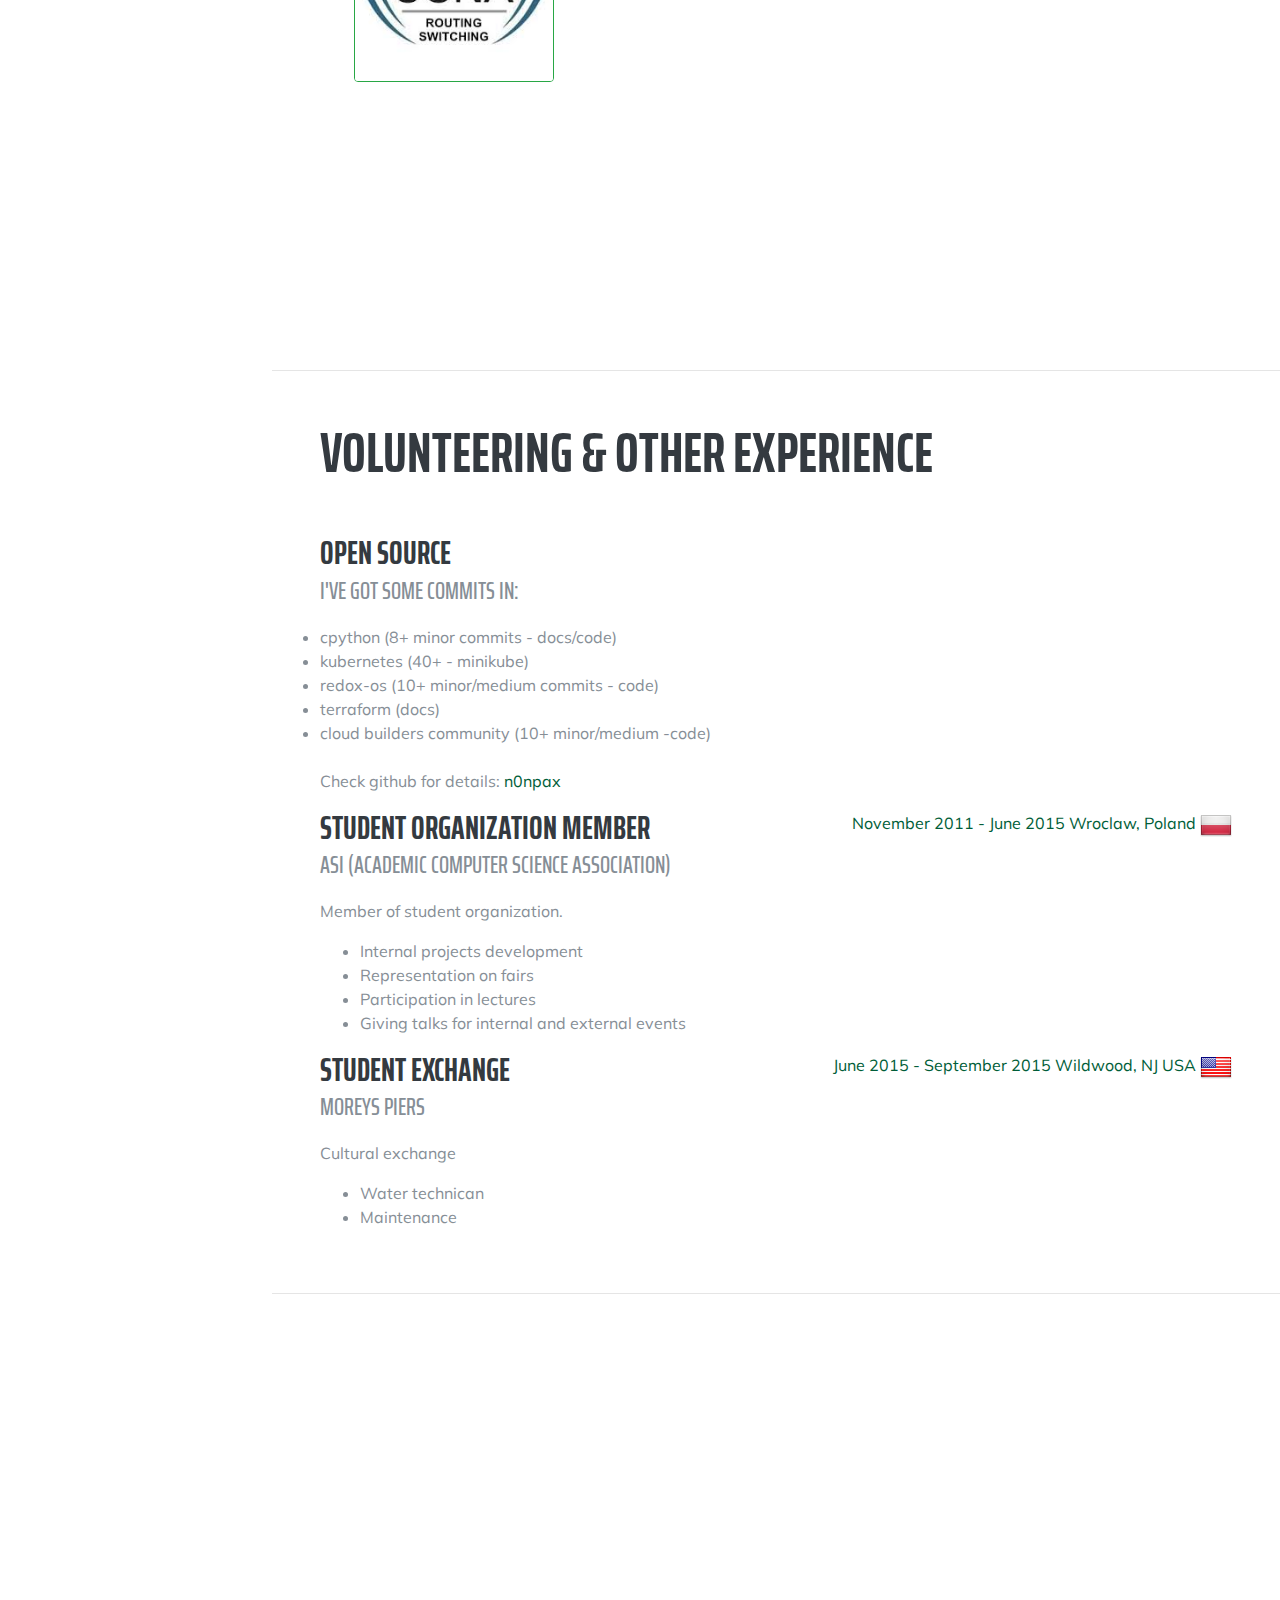
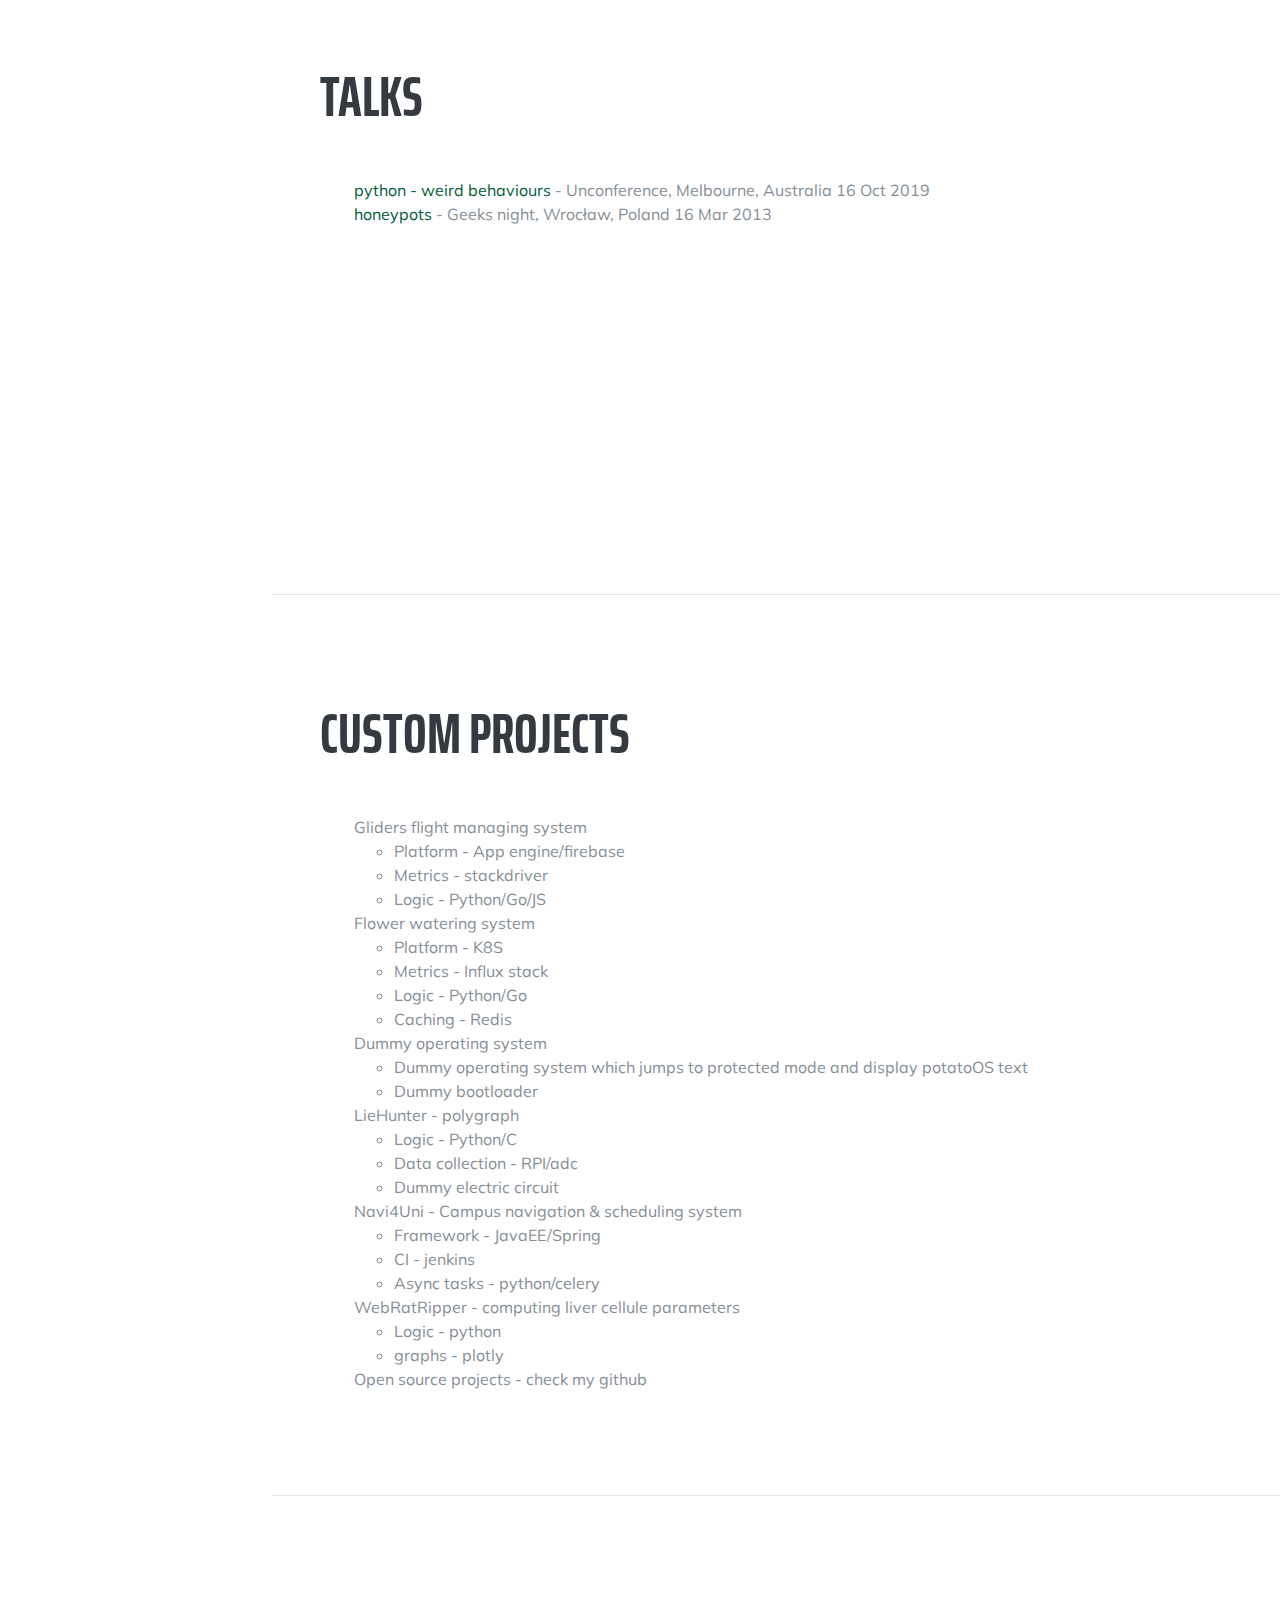
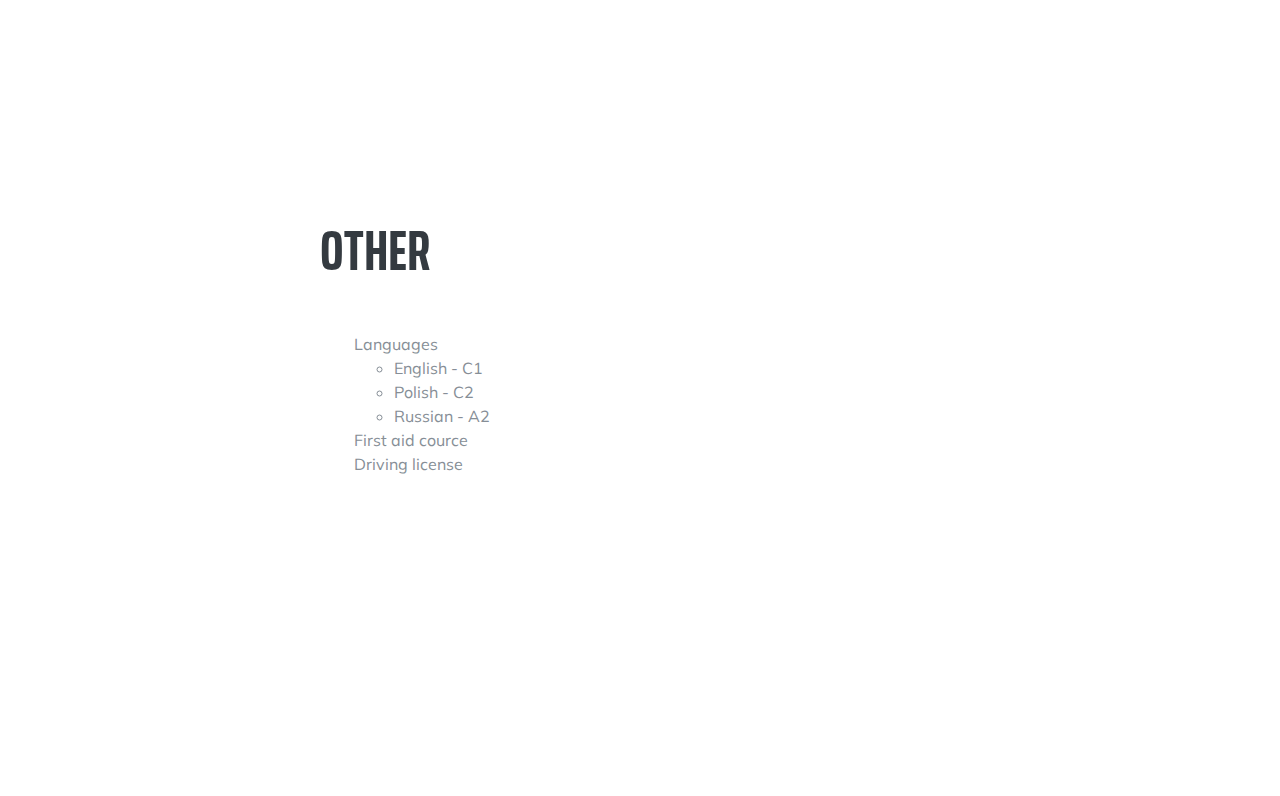
==== commit 405691df: "add geeksnight talk" ====
--- a/index.html
+++ b/index.html
@@ -913,7 +913,8 @@
         <div class="my-auto">
             <h2 class="mb-5">Talks</h2>
             <ul class="fa-ul mb-0">
-		    <li><a href="https://sched.co/VdAl"> python - weird behaviours</a> - Unconference, Melbourne 16 Oct 2019</li>
+		    <li><a href="https://sched.co/VdAl">python - weird behaviours</a> - Unconference, Melbourne, Australia 16 Oct 2019</li>
+		    <li><a href="https://asi.pwr.edu.pl/blog/2013/02/24/geeks-night-4-0-web-application-security/">honeypots</a> - Geeks night, Wrocław, Poland 16 Mar 2013</li>
             </ul>
         </div>
     </section>
